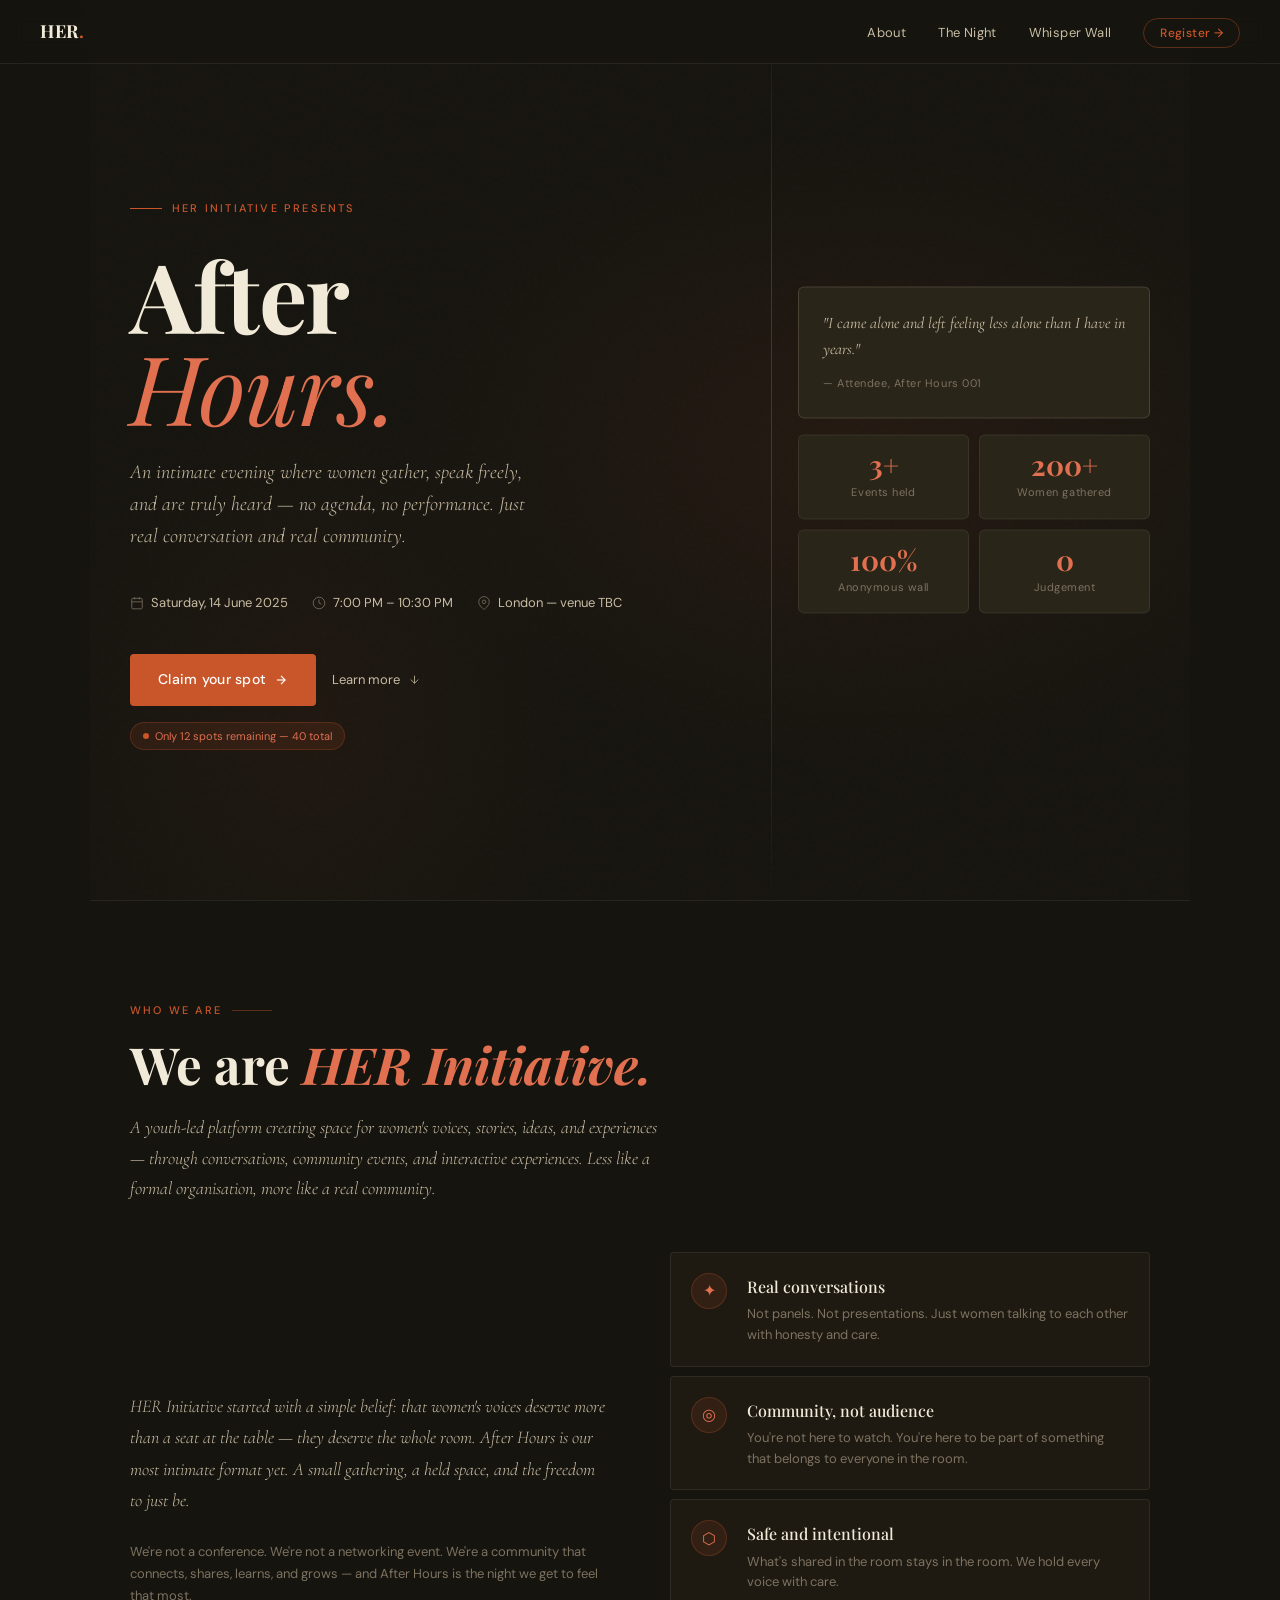
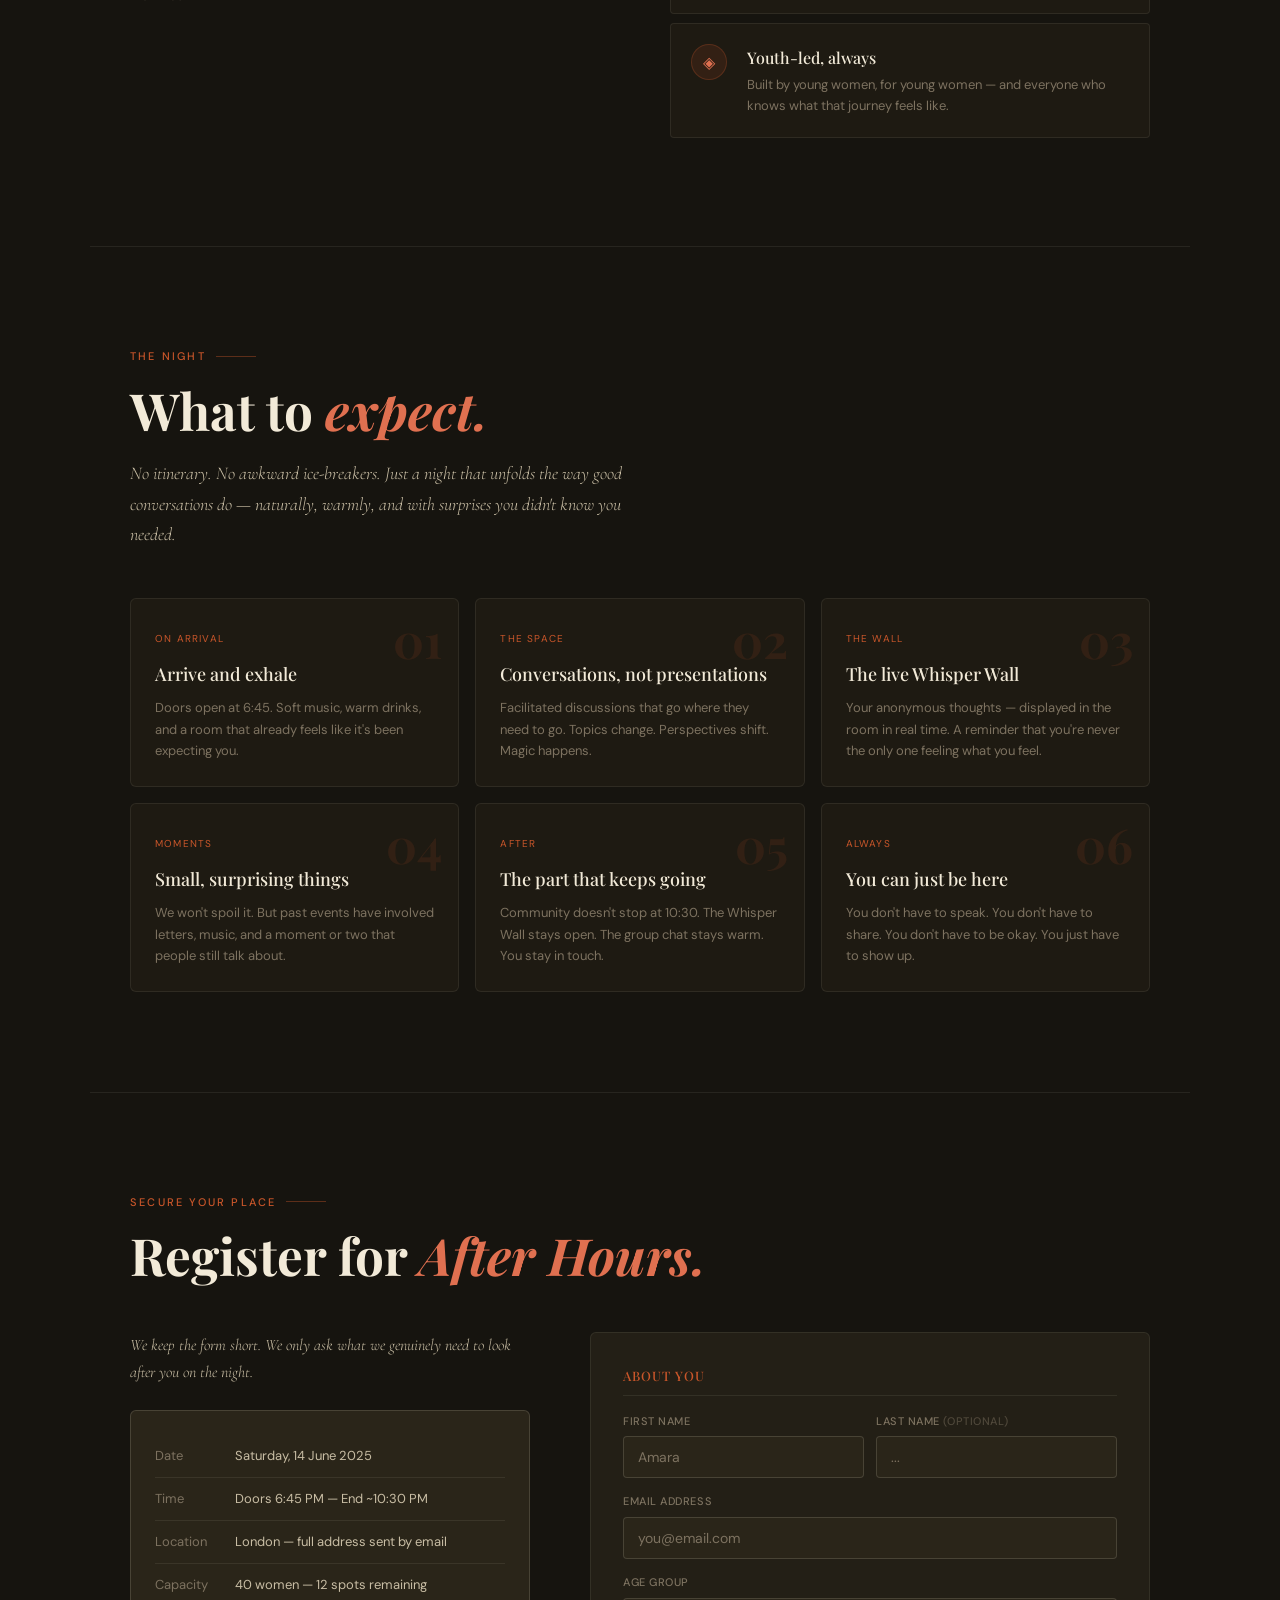
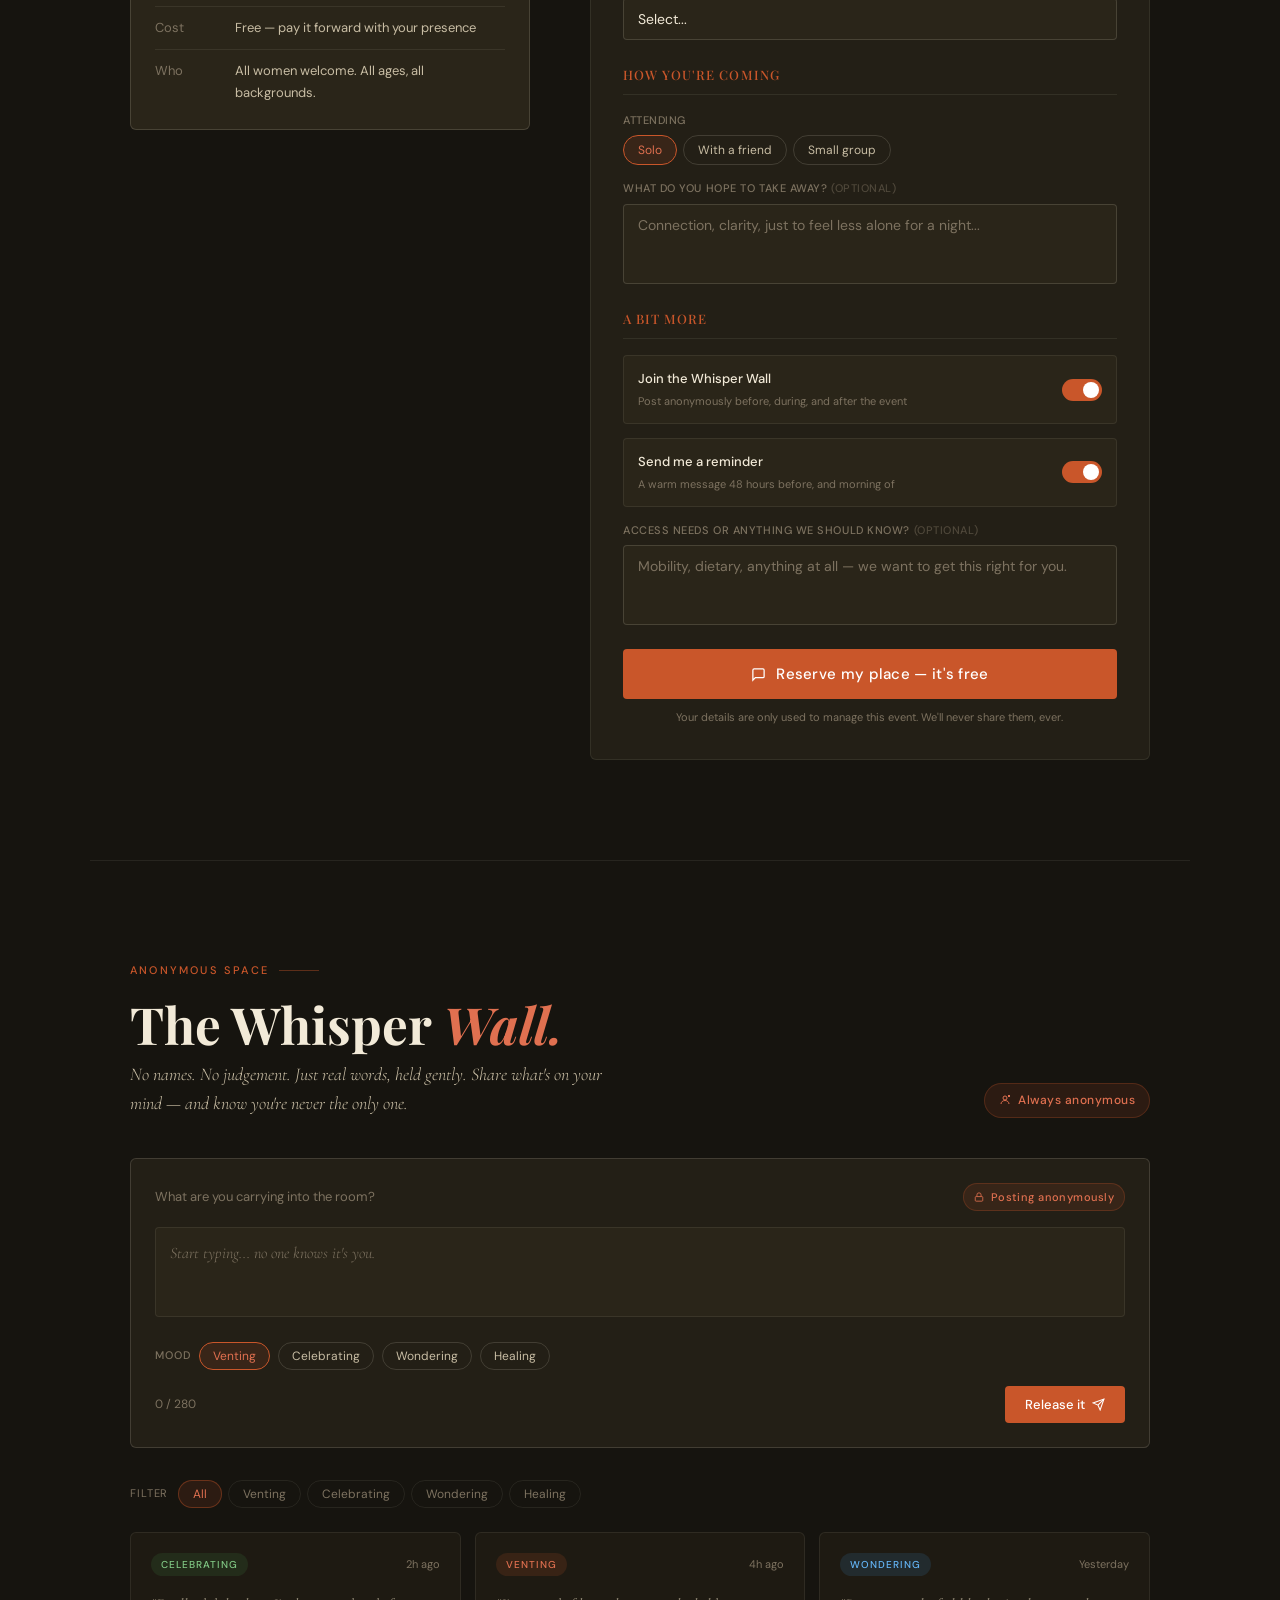
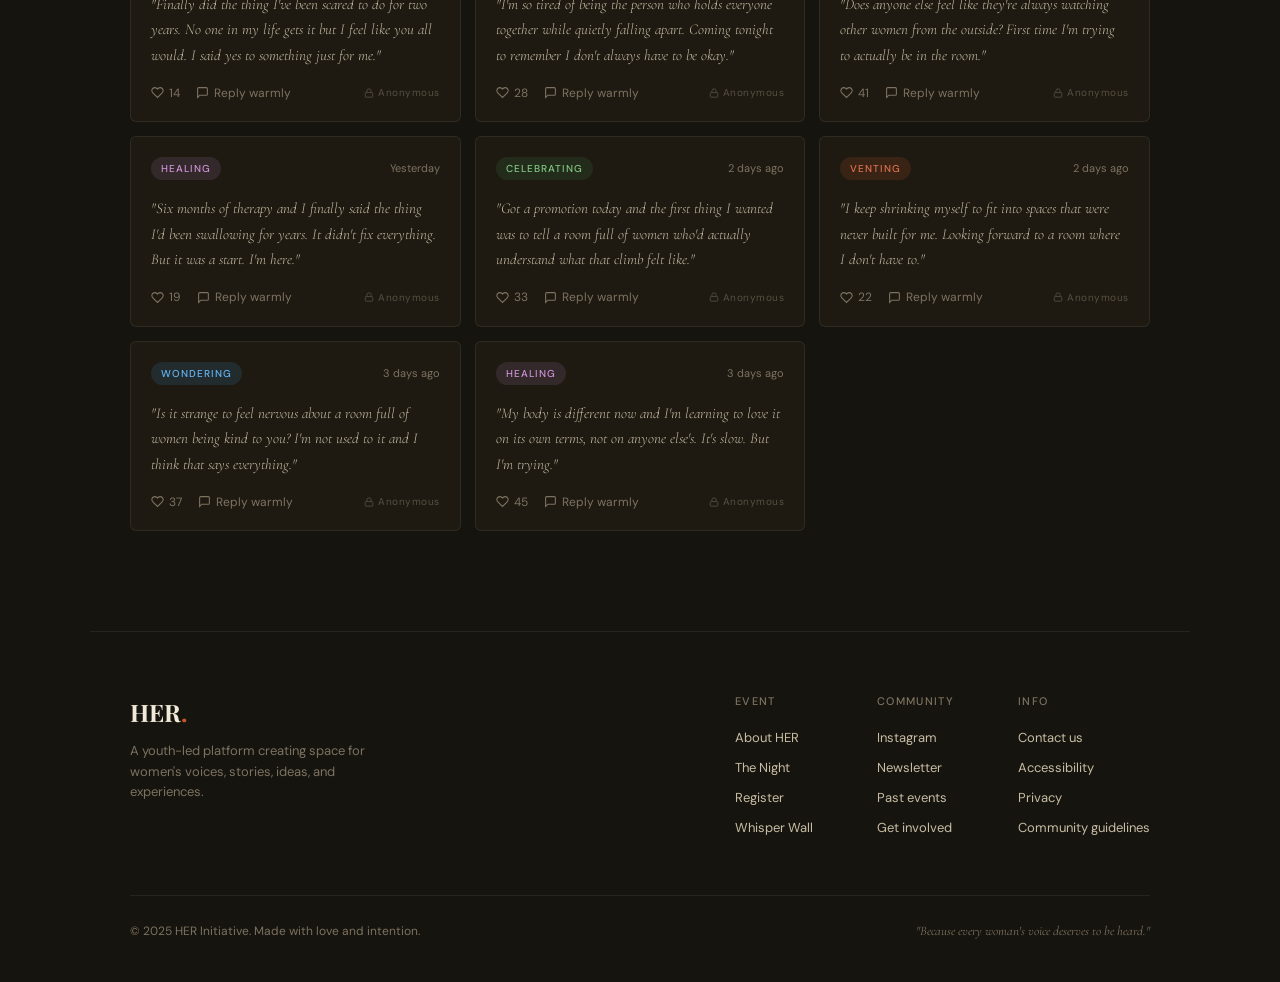
==== index.html @ 6b6f0b3b "Rename her-after-hours.html to index.html" ====
<!DOCTYPE html>
<html lang="en">
<head>
<meta charset="UTF-8" />
<meta name="viewport" content="width=device-width, initial-scale=1.0" />
<title>HER: After Hours — HER Initiative</title>
<link rel="preconnect" href="https://fonts.googleapis.com" />
<link rel="preconnect" href="https://fonts.gstatic.com" crossorigin />
<link href="https://fonts.googleapis.com/css2?family=Playfair+Display:ital,wght@0,400;0,500;0,700;1,400;1,700&family=Cormorant+Garamond:ital,wght@0,300;0,400;1,300;1,400&family=DM+Sans:opsz,wght@9..40,300;9..40,400;9..40,500&display=swap" rel="stylesheet" />
<style>
  *, *::before, *::after { box-sizing: border-box; margin: 0; padding: 0; }

  :root {
    --bg: #16140f;
    --bg-warm: #1e1a12;
    --bg-surface: #231f16;
    --bg-card: #2a2519;
    --accent: #c9562a;
    --accent-light: #e07050;
    --accent-pale: rgba(201,86,42,0.12);
    --cream: #f2ead8;
    --cream-dim: #c8bda4;
    --cream-muted: #7d7260;
    --border: rgba(242,234,216,0.08);
    --border-mid: rgba(242,234,216,0.15);
    --font-display: 'Playfair Display', Georgia, serif;
    --font-body: 'DM Sans', sans-serif;
    --font-italic: 'Cormorant Garamond', Georgia, serif;
  }

  html { scroll-behavior: smooth; }

  body {
    background: var(--bg);
    color: var(--cream);
    font-family: var(--font-body);
    font-size: 16px;
    line-height: 1.7;
    overflow-x: hidden;
  }

  ::-webkit-scrollbar { width: 4px; }
  ::-webkit-scrollbar-track { background: var(--bg); }
  ::-webkit-scrollbar-thumb { background: var(--accent); border-radius: 2px; }

  /* ─── NAV ─── */
  nav {
    position: fixed;
    top: 0; left: 0; right: 0;
    z-index: 100;
    display: flex;
    align-items: center;
    justify-content: space-between;
    padding: 0 2.5rem;
    height: 64px;
    background: rgba(22,20,15,0.85);
    backdrop-filter: blur(12px);
    border-bottom: 1px solid var(--border);
    transition: background 0.3s;
  }

  .nav-logo {
    font-family: var(--font-display);
    font-size: 18px;
    font-weight: 700;
    letter-spacing: 0.04em;
    color: var(--cream);
    text-decoration: none;
  }

  .nav-logo span { color: var(--accent); }

  .nav-links {
    display: flex;
    align-items: center;
    gap: 2rem;
    list-style: none;
  }

  .nav-links a {
    font-size: 13px;
    font-weight: 400;
    color: var(--cream-dim);
    text-decoration: none;
    letter-spacing: 0.03em;
    transition: color 0.2s;
  }

  .nav-links a:hover { color: var(--cream); }

  .nav-cta {
    font-size: 12px !important;
    font-weight: 500 !important;
    color: var(--accent) !important;
    border: 1px solid rgba(201,86,42,0.4);
    padding: 6px 16px;
    border-radius: 20px;
    transition: background 0.2s, color 0.2s !important;
  }

  .nav-cta:hover { background: var(--accent) !important; color: #fff !important; }

  /* ─── HERO ─── */
  #hero {
    min-height: 100vh;
    display: flex;
    align-items: center;
    position: relative;
    overflow: hidden;
    padding: 120px 2.5rem 80px;
  }

  .hero-bg {
    position: absolute;
    inset: 0;
    background:
      radial-gradient(ellipse 60% 50% at 70% 50%, rgba(201,86,42,0.08) 0%, transparent 70%),
      radial-gradient(ellipse 40% 60% at 20% 80%, rgba(201,86,42,0.05) 0%, transparent 60%);
  }

  .hero-grain {
    position: absolute;
    inset: 0;
    background-image: url("data:image/svg+xml,%3Csvg viewBox='0 0 256 256' xmlns='http://www.w3.org/2000/svg'%3E%3Cfilter id='noise'%3E%3CfeTurbulence type='fractalNoise' baseFrequency='0.9' numOctaves='4' stitchTiles='stitch'/%3E%3C/filter%3E%3Crect width='100%25' height='100%25' filter='url(%23noise)' opacity='0.04'/%3E%3C/svg%3E");
    opacity: 0.4;
    pointer-events: none;
  }

  .hero-line-deco {
    position: absolute;
    right: 0; top: 0; bottom: 0;
    width: 1px;
    background: linear-gradient(to bottom, transparent, var(--border-mid) 30%, var(--border-mid) 70%, transparent);
    right: 38%;
  }

  .hero-content {
    position: relative;
    max-width: 580px;
  }

  .hero-eyebrow {
    display: inline-flex;
    align-items: center;
    gap: 10px;
    font-size: 11px;
    font-weight: 500;
    letter-spacing: 0.2em;
    text-transform: uppercase;
    color: var(--accent);
    margin-bottom: 2rem;
    opacity: 0;
    animation: fadeUp 0.8s ease forwards 0.2s;
  }

  .hero-eyebrow::before {
    content: '';
    display: block;
    width: 32px;
    height: 1px;
    background: var(--accent);
  }

  .hero-h1 {
    font-family: var(--font-display);
    font-size: clamp(56px, 8vw, 96px);
    font-weight: 700;
    line-height: 0.95;
    letter-spacing: -0.01em;
    margin-bottom: 1.5rem;
    opacity: 0;
    animation: fadeUp 0.8s ease forwards 0.4s;
  }

  .hero-h1 em {
    font-style: italic;
    font-weight: 400;
    color: var(--accent-light);
    display: block;
  }

  .hero-sub {
    font-family: var(--font-italic);
    font-size: 20px;
    font-weight: 300;
    font-style: italic;
    color: var(--cream-dim);
    line-height: 1.6;
    max-width: 400px;
    margin-bottom: 2.5rem;
    opacity: 0;
    animation: fadeUp 0.8s ease forwards 0.6s;
  }

  .hero-meta-row {
    display: flex;
    gap: 1.5rem;
    flex-wrap: wrap;
    margin-bottom: 2.5rem;
    opacity: 0;
    animation: fadeUp 0.8s ease forwards 0.75s;
  }

  .hero-meta-item {
    display: flex;
    align-items: center;
    gap: 7px;
    font-size: 13px;
    color: var(--cream-dim);
  }

  .hero-meta-item svg { opacity: 0.5; flex-shrink: 0; }

  .hero-actions {
    display: flex;
    gap: 1rem;
    align-items: center;
    flex-wrap: wrap;
    opacity: 0;
    animation: fadeUp 0.8s ease forwards 0.9s;
  }

  .btn-primary {
    display: inline-flex;
    align-items: center;
    gap: 8px;
    background: var(--accent);
    color: #fff;
    font-family: var(--font-body);
    font-size: 14px;
    font-weight: 500;
    padding: 14px 28px;
    border-radius: 4px;
    border: none;
    cursor: pointer;
    text-decoration: none;
    letter-spacing: 0.02em;
    transition: background 0.2s, transform 0.15s;
  }

  .btn-primary:hover { background: var(--accent-light); transform: translateY(-1px); }

  .btn-ghost {
    display: inline-flex;
    align-items: center;
    gap: 8px;
    background: transparent;
    color: var(--cream-dim);
    font-family: var(--font-body);
    font-size: 13px;
    font-weight: 400;
    padding: 14px 0;
    border: none;
    cursor: pointer;
    text-decoration: none;
    transition: color 0.2s;
  }

  .btn-ghost:hover { color: var(--cream); }

  .spots-pill {
    display: inline-flex;
    align-items: center;
    gap: 6px;
    font-size: 11px;
    color: var(--accent-light);
    background: var(--accent-pale);
    border: 1px solid rgba(201,86,42,0.25);
    padding: 4px 12px;
    border-radius: 20px;
    margin-top: 1rem;
    opacity: 0;
    animation: fadeUp 0.8s ease forwards 1.05s;
  }

  .spots-dot {
    width: 6px; height: 6px;
    border-radius: 50%;
    background: var(--accent);
    animation: pulse 2s infinite;
  }

  .hero-right {
    position: absolute;
    right: 2.5rem;
    top: 50%;
    transform: translateY(-50%);
    width: 32%;
    opacity: 0;
    animation: fadeIn 1.2s ease forwards 1s;
  }

  .hero-quote-card {
    background: var(--bg-card);
    border: 1px solid var(--border-mid);
    border-radius: 6px;
    padding: 1.5rem;
    margin-bottom: 1rem;
  }

  .hero-quote-card p {
    font-family: var(--font-italic);
    font-style: italic;
    font-size: 16px;
    color: var(--cream-dim);
    line-height: 1.6;
    margin-bottom: 0.75rem;
  }

  .hero-quote-card .q-attr {
    font-size: 11px;
    color: var(--cream-muted);
    letter-spacing: 0.05em;
  }

  .hero-stat-row {
    display: grid;
    grid-template-columns: 1fr 1fr;
    gap: 10px;
  }

  .hero-stat {
    background: var(--bg-card);
    border: 1px solid var(--border);
    border-radius: 6px;
    padding: 1rem;
    text-align: center;
  }

  .hero-stat-num {
    font-family: var(--font-display);
    font-size: 28px;
    font-weight: 700;
    color: var(--accent-light);
    line-height: 1;
    margin-bottom: 4px;
  }

  .hero-stat-label {
    font-size: 11px;
    color: var(--cream-muted);
    letter-spacing: 0.05em;
  }

  /* ─── SECTIONS ─── */
  section {
    padding: 100px 2.5rem;
    max-width: 1100px;
    margin: 0 auto;
  }

  .section-eyebrow {
    font-size: 11px;
    font-weight: 500;
    letter-spacing: 0.2em;
    text-transform: uppercase;
    color: var(--accent);
    margin-bottom: 1rem;
    display: flex;
    align-items: center;
    gap: 10px;
  }

  .section-eyebrow::after {
    content: '';
    display: block;
    height: 1px;
    width: 40px;
    background: var(--accent);
    opacity: 0.4;
  }

  .section-title {
    font-family: var(--font-display);
    font-size: clamp(32px, 4vw, 52px);
    font-weight: 700;
    line-height: 1.1;
    margin-bottom: 1.25rem;
  }

  .section-title em {
    font-style: italic;
    color: var(--accent-light);
  }

  .section-body {
    font-family: var(--font-italic);
    font-size: 18px;
    font-weight: 300;
    font-style: italic;
    color: var(--cream-dim);
    line-height: 1.7;
    max-width: 540px;
  }

  /* ─── ABOUT ─── */
  #about {
    border-top: 1px solid var(--border);
  }

  .about-grid {
    display: grid;
    grid-template-columns: 1fr 1fr;
    gap: 60px;
    align-items: center;
    margin-top: 3rem;
  }

  .about-left { }

  .about-pillars {
    display: flex;
    flex-direction: column;
    gap: 1px;
  }

  .pillar {
    display: flex;
    gap: 1.25rem;
    align-items: flex-start;
    padding: 1.25rem;
    border: 1px solid var(--border);
    border-radius: 4px;
    background: var(--bg-warm);
    transition: border-color 0.2s, background 0.2s;
    cursor: default;
    margin-bottom: 8px;
  }

  .pillar:hover {
    border-color: var(--border-mid);
    background: var(--bg-card);
  }

  .pillar-icon {
    width: 36px;
    height: 36px;
    border-radius: 50%;
    background: var(--accent-pale);
    border: 1px solid rgba(201,86,42,0.25);
    display: flex;
    align-items: center;
    justify-content: center;
    flex-shrink: 0;
    color: var(--accent-light);
    font-size: 16px;
  }

  .pillar-text h4 {
    font-family: var(--font-display);
    font-size: 16px;
    font-weight: 500;
    margin-bottom: 4px;
  }

  .pillar-text p {
    font-size: 13px;
    color: var(--cream-muted);
    line-height: 1.6;
  }

  /* ─── EXPECT ─── */
  #expect {
    border-top: 1px solid var(--border);
  }

  .expect-grid {
    display: grid;
    grid-template-columns: repeat(3, 1fr);
    gap: 16px;
    margin-top: 3rem;
  }

  .expect-card {
    background: var(--bg-warm);
    border: 1px solid var(--border);
    border-radius: 6px;
    padding: 1.5rem;
    position: relative;
    overflow: hidden;
    transition: border-color 0.2s, transform 0.2s;
  }

  .expect-card:hover {
    border-color: rgba(201,86,42,0.3);
    transform: translateY(-2px);
  }

  .expect-card-num {
    font-family: var(--font-display);
    font-size: 48px;
    font-weight: 700;
    color: rgba(201,86,42,0.12);
    line-height: 1;
    position: absolute;
    top: 1rem; right: 1rem;
  }

  .expect-card h3 {
    font-family: var(--font-display);
    font-size: 18px;
    font-weight: 500;
    margin-bottom: 0.5rem;
    position: relative;
  }

  .expect-card p {
    font-size: 13px;
    color: var(--cream-muted);
    line-height: 1.65;
    position: relative;
  }

  .expect-card-tag {
    display: inline-block;
    font-size: 10px;
    letter-spacing: 0.12em;
    text-transform: uppercase;
    color: var(--accent);
    margin-bottom: 0.75rem;
  }

  /* ─── REGISTER ─── */
  #register {
    border-top: 1px solid var(--border);
  }

  .register-grid {
    display: grid;
    grid-template-columns: 1fr 1.4fr;
    gap: 60px;
    align-items: start;
    margin-top: 3rem;
  }

  .register-info { position: sticky; top: 100px; }

  .register-info-card {
    background: var(--bg-card);
    border: 1px solid var(--border-mid);
    border-radius: 6px;
    padding: 1.5rem;
    margin-top: 1.5rem;
  }

  .info-row {
    display: flex;
    gap: 10px;
    align-items: flex-start;
    padding: 10px 0;
    border-bottom: 1px solid var(--border);
    font-size: 13px;
  }

  .info-row:last-child { border-bottom: none; padding-bottom: 0; }

  .info-row-label { color: var(--cream-muted); flex-shrink: 0; width: 70px; }
  .info-row-val { color: var(--cream-dim); }

  .form-card {
    background: var(--bg-surface);
    border: 1px solid var(--border);
    border-radius: 6px;
    padding: 2rem;
  }

  .form-section-title {
    font-family: var(--font-display);
    font-size: 13px;
    font-weight: 500;
    letter-spacing: 0.08em;
    text-transform: uppercase;
    color: var(--accent);
    margin: 1.5rem 0 1rem;
    padding-bottom: 0.5rem;
    border-bottom: 1px solid var(--border);
  }

  .form-section-title:first-child { margin-top: 0; }

  .form-row-2 {
    display: grid;
    grid-template-columns: 1fr 1fr;
    gap: 12px;
  }

  .fld {
    display: flex;
    flex-direction: column;
    gap: 6px;
    margin-bottom: 14px;
  }

  .fld label {
    font-size: 11px;
    font-weight: 500;
    letter-spacing: 0.05em;
    text-transform: uppercase;
    color: var(--cream-muted);
  }

  .fld input,
  .fld select,
  .fld textarea {
    font-family: var(--font-body);
    font-size: 14px;
    background: var(--bg-card);
    border: 1px solid var(--border-mid);
    border-radius: 4px;
    padding: 11px 14px;
    color: var(--cream);
    width: 100%;
    outline: none;
    transition: border-color 0.2s;
    -webkit-appearance: none;
  }

  .fld select { cursor: pointer; }

  .fld input::placeholder,
  .fld textarea::placeholder { color: var(--cream-muted); }

  .fld input:focus,
  .fld select:focus,
  .fld textarea:focus { border-color: rgba(201,86,42,0.5); }

  .fld textarea { resize: none; height: 80px; }

  .chip-group {
    display: flex;
    gap: 6px;
    flex-wrap: wrap;
  }

  .chip {
    font-size: 12px;
    font-family: var(--font-body);
    padding: 6px 14px;
    border-radius: 20px;
    border: 1px solid var(--border-mid);
    background: transparent;
    color: var(--cream-dim);
    cursor: pointer;
    transition: all 0.15s;
  }

  .chip:hover { border-color: rgba(201,86,42,0.4); color: var(--cream); }
  .chip.on { border-color: var(--accent); background: var(--accent-pale); color: var(--accent-light); }

  .toggle-row {
    display: flex;
    align-items: center;
    justify-content: space-between;
    padding: 12px 14px;
    background: var(--bg-card);
    border: 1px solid var(--border);
    border-radius: 4px;
    margin-bottom: 14px;
    cursor: pointer;
  }

  .toggle-left h5 { font-size: 13px; font-weight: 500; margin-bottom: 2px; }
  .toggle-left p { font-size: 11px; color: var(--cream-muted); }

  .tog {
    width: 40px;
    height: 22px;
    border-radius: 11px;
    background: var(--accent);
    position: relative;
    flex-shrink: 0;
    transition: background 0.2s;
  }

  .tog::after {
    content: '';
    position: absolute;
    width: 16px; height: 16px;
    background: #fff;
    border-radius: 50%;
    top: 3px; right: 3px;
    transition: right 0.2s;
  }

  .tog.off { background: var(--border-mid); }
  .tog.off::after { right: auto; left: 3px; }

  .submit-wrap { margin-top: 1.5rem; }

  .submit-btn {
    width: 100%;
    background: var(--accent);
    color: #fff;
    font-family: var(--font-body);
    font-size: 15px;
    font-weight: 500;
    padding: 15px;
    border-radius: 4px;
    border: none;
    cursor: pointer;
    letter-spacing: 0.02em;
    transition: background 0.2s, transform 0.15s;
    display: flex;
    align-items: center;
    justify-content: center;
    gap: 10px;
  }

  .submit-btn:hover { background: var(--accent-light); transform: translateY(-1px); }

  .form-note {
    font-size: 11px;
    color: var(--cream-muted);
    text-align: center;
    margin-top: 10px;
    line-height: 1.6;
  }

  /* ─── SUCCESS STATE ─── */
  .success-state {
    display: none;
    text-align: center;
    padding: 3rem 1rem;
  }

  .success-icon {
    width: 64px;
    height: 64px;
    border-radius: 50%;
    background: var(--accent-pale);
    border: 1px solid rgba(201,86,42,0.3);
    display: flex;
    align-items: center;
    justify-content: center;
    margin: 0 auto 1.5rem;
    font-size: 24px;
  }

  .success-state h3 {
    font-family: var(--font-display);
    font-size: 28px;
    margin-bottom: 0.75rem;
  }

  .success-state p {
    font-size: 14px;
    color: var(--cream-dim);
    max-width: 340px;
    margin: 0 auto 1.5rem;
    line-height: 1.65;
  }

  /* ─── WHISPER WALL ─── */
  #wall {
    border-top: 1px solid var(--border);
    max-width: 1100px;
  }

  .wall-header-row {
    display: flex;
    align-items: flex-end;
    justify-content: space-between;
    flex-wrap: wrap;
    gap: 1rem;
    margin-bottom: 2.5rem;
  }

  .anon-badge-lg {
    display: inline-flex;
    align-items: center;
    gap: 7px;
    font-size: 12px;
    font-weight: 500;
    color: var(--accent-light);
    background: var(--accent-pale);
    border: 1px solid rgba(201,86,42,0.25);
    padding: 6px 14px;
    border-radius: 20px;
    letter-spacing: 0.04em;
  }

  .compose-card {
    background: var(--bg-surface);
    border: 1px solid var(--border-mid);
    border-radius: 6px;
    padding: 1.5rem;
    margin-bottom: 2rem;
  }

  .compose-top {
    display: flex;
    align-items: center;
    justify-content: space-between;
    margin-bottom: 1rem;
  }

  .compose-card textarea {
    font-family: var(--font-italic);
    font-size: 16px;
    font-style: italic;
    font-weight: 300;
    width: 100%;
    height: 90px;
    background: var(--bg-card);
    border: 1px solid var(--border);
    border-radius: 4px;
    padding: 12px 14px;
    color: var(--cream);
    resize: none;
    outline: none;
    line-height: 1.65;
    transition: border-color 0.2s;
    margin-bottom: 1rem;
  }

  .compose-card textarea::placeholder { color: var(--cream-muted); font-style: italic; }
  .compose-card textarea:focus { border-color: rgba(201,86,42,0.4); }

  .mood-row {
    display: flex;
    align-items: center;
    gap: 8px;
    flex-wrap: wrap;
    margin-bottom: 1rem;
  }

  .mood-label {
    font-size: 11px;
    letter-spacing: 0.1em;
    text-transform: uppercase;
    color: var(--cream-muted);
    font-weight: 500;
  }

  .mood-chip {
    font-size: 12px;
    font-family: var(--font-body);
    padding: 5px 13px;
    border-radius: 20px;
    border: 1px solid var(--border-mid);
    background: transparent;
    color: var(--cream-dim);
    cursor: pointer;
    transition: all 0.15s;
  }

  .mood-chip:hover { border-color: rgba(201,86,42,0.4); }
  .mood-chip.on { border-color: var(--accent); background: var(--accent-pale); color: var(--accent-light); }

  .compose-actions {
    display: flex;
    justify-content: space-between;
    align-items: center;
  }

  .char-counter { font-size: 12px; color: var(--cream-muted); }

  .release-btn {
    display: inline-flex;
    align-items: center;
    gap: 7px;
    background: var(--accent);
    color: #fff;
    font-family: var(--font-body);
    font-size: 13px;
    font-weight: 500;
    padding: 10px 20px;
    border-radius: 4px;
    border: none;
    cursor: pointer;
    transition: background 0.2s;
  }

  .release-btn:hover { background: var(--accent-light); }

  .wall-filters {
    display: flex;
    gap: 6px;
    flex-wrap: wrap;
    margin-bottom: 1.5rem;
    align-items: center;
  }

  .wall-filter-label { font-size: 11px; color: var(--cream-muted); letter-spacing: 0.08em; text-transform: uppercase; margin-right: 4px; }

  .filter-chip {
    font-size: 12px;
    font-family: var(--font-body);
    padding: 5px 14px;
    border-radius: 20px;
    border: 1px solid var(--border);
    background: transparent;
    color: var(--cream-muted);
    cursor: pointer;
    transition: all 0.15s;
  }

  .filter-chip:hover { color: var(--cream); border-color: var(--border-mid); }
  .filter-chip.on { color: var(--accent-light); border-color: rgba(201,86,42,0.4); background: var(--accent-pale); }

  .posts-grid {
    display: grid;
    grid-template-columns: repeat(auto-fill, minmax(300px, 1fr));
    gap: 14px;
  }

  .post {
    background: var(--bg-warm);
    border: 1px solid var(--border);
    border-radius: 6px;
    padding: 1.25rem;
    display: flex;
    flex-direction: column;
    transition: border-color 0.2s, transform 0.2s;
  }

  .post:hover { border-color: var(--border-mid); transform: translateY(-1px); }

  .post-top {
    display: flex;
    align-items: center;
    justify-content: space-between;
    margin-bottom: 1rem;
  }

  .post-mood {
    font-size: 10px;
    font-weight: 500;
    letter-spacing: 0.1em;
    text-transform: uppercase;
    padding: 3px 10px;
    border-radius: 20px;
  }

  .mood-venting { background: rgba(201,86,42,0.15); color: #e07050; }
  .mood-celebrating { background: rgba(76,175,80,0.12); color: #81c784; }
  .mood-wondering { background: rgba(66,165,245,0.12); color: #64b5f6; }
  .mood-healing { background: rgba(206,147,216,0.12); color: #ce93d8; }

  .post-time { font-size: 11px; color: var(--cream-muted); }

  .post-text {
    font-family: var(--font-italic);
    font-style: italic;
    font-size: 15px;
    font-weight: 300;
    color: var(--cream-dim);
    line-height: 1.7;
    flex: 1;
    margin-bottom: 1rem;
  }

  .post-footer {
    display: flex;
    align-items: center;
    justify-content: space-between;
  }

  .post-actions-row {
    display: flex;
    gap: 1rem;
  }

  .post-action {
    display: flex;
    align-items: center;
    gap: 5px;
    font-size: 12px;
    color: var(--cream-muted);
    background: none;
    border: none;
    cursor: pointer;
    font-family: var(--font-body);
    transition: color 0.15s;
    padding: 0;
  }

  .post-action:hover { color: var(--cream-dim); }
  .post-action.liked { color: var(--accent); }

  .post-anon {
    font-size: 10px;
    color: var(--cream-muted);
    letter-spacing: 0.05em;
    display: flex;
    align-items: center;
    gap: 4px;
    opacity: 0.6;
  }

  /* ─── FOOTER ─── */
  footer {
    border-top: 1px solid var(--border);
    padding: 60px 2.5rem 40px;
    max-width: 1100px;
    margin: 0 auto;
  }

  .footer-top {
    display: flex;
    justify-content: space-between;
    align-items: flex-start;
    gap: 2rem;
    flex-wrap: wrap;
    margin-bottom: 3rem;
  }

  .footer-brand h2 {
    font-family: var(--font-display);
    font-size: 24px;
    font-weight: 700;
    margin-bottom: 0.5rem;
  }

  .footer-brand h2 span { color: var(--accent); }

  .footer-brand p {
    font-size: 13px;
    color: var(--cream-muted);
    max-width: 280px;
    line-height: 1.6;
  }

  .footer-links { display: flex; gap: 4rem; }

  .footer-col h4 {
    font-size: 11px;
    font-weight: 500;
    letter-spacing: 0.12em;
    text-transform: uppercase;
    color: var(--cream-muted);
    margin-bottom: 1rem;
  }

  .footer-col a {
    display: block;
    font-size: 13px;
    color: var(--cream-dim);
    text-decoration: none;
    margin-bottom: 8px;
    transition: color 0.2s;
  }

  .footer-col a:hover { color: var(--cream); }

  .footer-bottom {
    display: flex;
    justify-content: space-between;
    align-items: center;
    padding-top: 1.5rem;
    border-top: 1px solid var(--border);
    flex-wrap: wrap;
    gap: 1rem;
  }

  .footer-bottom p { font-size: 12px; color: var(--cream-muted); }

  .footer-tagline {
    font-family: var(--font-italic);
    font-style: italic;
    font-size: 13px;
    color: var(--cream-muted);
  }

  /* ─── ANIMATIONS ─── */
  @keyframes fadeUp {
    from { opacity: 0; transform: translateY(20px); }
    to { opacity: 1; transform: translateY(0); }
  }

  @keyframes fadeIn {
    from { opacity: 0; }
    to { opacity: 1; }
  }

  @keyframes pulse {
    0%, 100% { opacity: 1; }
    50% { opacity: 0.4; }
  }

  .reveal {
    opacity: 0;
    transform: translateY(24px);
    transition: opacity 0.7s ease, transform 0.7s ease;
  }

  .reveal.visible {
    opacity: 1;
    transform: translateY(0);
  }

  /* ─── MOBILE ─── */
  @media (max-width: 768px) {
    nav { padding: 0 1.25rem; }
    .nav-links { display: none; }
    #hero { padding: 100px 1.25rem 60px; }
    .hero-right { display: none; }
    section { padding: 60px 1.25rem; }
    .about-grid { grid-template-columns: 1fr; gap: 2rem; }
    .expect-grid { grid-template-columns: 1fr; }
    .register-grid { grid-template-columns: 1fr; }
    .register-info { position: static; }
    .form-row-2 { grid-template-columns: 1fr; }
    footer { padding: 40px 1.25rem 30px; }
    .footer-links { flex-direction: column; gap: 2rem; }
    .footer-top { flex-direction: column; }
  }
</style>
</head>
<body>

<!-- NAV -->
<nav>
  <a href="#" class="nav-logo">HER<span>.</span></a>
  <ul class="nav-links">
    <li><a href="#about">About</a></li>
    <li><a href="#expect">The Night</a></li>
    <li><a href="#wall">Whisper Wall</a></li>
    <li><a href="#register" class="nav-cta">Register →</a></li>
  </ul>
</nav>

<!-- HERO -->
<section id="hero">
  <div class="hero-bg"></div>
  <div class="hero-grain"></div>
  <div class="hero-line-deco"></div>

  <div class="hero-content">
    <div class="hero-eyebrow">HER Initiative presents</div>
    <h1 class="hero-h1">
      After
      <em>Hours.</em>
    </h1>
    <p class="hero-sub">An intimate evening where women gather, speak freely, and are truly heard — no agenda, no performance. Just real conversation and real community.</p>
    <div class="hero-meta-row">
      <span class="hero-meta-item">
        <svg width="14" height="14" viewBox="0 0 24 24" fill="none" stroke="currentColor" stroke-width="1.5"><rect x="3" y="4" width="18" height="18" rx="2"/><line x1="16" y1="2" x2="16" y2="6"/><line x1="8" y1="2" x2="8" y2="6"/><line x1="3" y1="10" x2="21" y2="10"/></svg>
        Saturday, 14 June 2025
      </span>
      <span class="hero-meta-item">
        <svg width="14" height="14" viewBox="0 0 24 24" fill="none" stroke="currentColor" stroke-width="1.5"><circle cx="12" cy="12" r="10"/><polyline points="12 6 12 12 16 14"/></svg>
        7:00 PM – 10:30 PM
      </span>
      <span class="hero-meta-item">
        <svg width="14" height="14" viewBox="0 0 24 24" fill="none" stroke="currentColor" stroke-width="1.5"><path d="M21 10c0 7-9 13-9 13s-9-6-9-13a9 9 0 0 1 18 0z"/><circle cx="12" cy="10" r="3"/></svg>
        London — venue TBC
      </span>
    </div>
    <div class="hero-actions">
      <a href="#register" class="btn-primary">
        Claim your spot
        <svg width="14" height="14" viewBox="0 0 24 24" fill="none" stroke="currentColor" stroke-width="2"><line x1="5" y1="12" x2="19" y2="12"/><polyline points="12 5 19 12 12 19"/></svg>
      </a>
      <a href="#about" class="btn-ghost">
        Learn more
        <svg width="13" height="13" viewBox="0 0 24 24" fill="none" stroke="currentColor" stroke-width="1.5"><line x1="12" y1="5" x2="12" y2="19"/><polyline points="19 12 12 19 5 12"/></svg>
      </a>
    </div>
    <div class="spots-pill">
      <div class="spots-dot"></div>
      Only 12 spots remaining — 40 total
    </div>
  </div>

  <div class="hero-right">
    <div class="hero-quote-card">
      <p>"I came alone and left feeling less alone than I have in years."</p>
      <div class="q-attr">— Attendee, After Hours 001</div>
    </div>
    <div class="hero-stat-row">
      <div class="hero-stat">
        <div class="hero-stat-num">3+</div>
        <div class="hero-stat-label">Events held</div>
      </div>
      <div class="hero-stat">
        <div class="hero-stat-num">200+</div>
        <div class="hero-stat-label">Women gathered</div>
      </div>
      <div class="hero-stat">
        <div class="hero-stat-num">100%</div>
        <div class="hero-stat-label">Anonymous wall</div>
      </div>
      <div class="hero-stat">
        <div class="hero-stat-num">0</div>
        <div class="hero-stat-label">Judgement</div>
      </div>
    </div>
  </div>
</section>

<!-- ABOUT -->
<section id="about">
  <div class="section-eyebrow">Who we are</div>
  <h2 class="section-title reveal">We are <em>HER Initiative.</em></h2>
  <p class="section-body reveal">A youth-led platform creating space for women's voices, stories, ideas, and experiences — through conversations, community events, and interactive experiences. Less like a formal organisation, more like a real community.</p>

  <div class="about-grid reveal">
    <div>
      <p style="font-family:'Cormorant Garamond',serif;font-style:italic;font-size:18px;font-weight:300;color:var(--cream-dim);line-height:1.75;margin-bottom:1.5rem;">
        HER Initiative started with a simple belief: that women's voices deserve more than a seat at the table — they deserve the whole room. After Hours is our most intimate format yet. A small gathering, a held space, and the freedom to just be.
      </p>
      <p style="font-size:13px;color:var(--cream-muted);line-height:1.7;">
        We're not a conference. We're not a networking event. We're a community that connects, shares, learns, and grows — and After Hours is the night we get to feel that most.
      </p>
    </div>
    <div class="about-pillars">
      <div class="pillar">
        <div class="pillar-icon">✦</div>
        <div class="pillar-text">
          <h4>Real conversations</h4>
          <p>Not panels. Not presentations. Just women talking to each other with honesty and care.</p>
        </div>
      </div>
      <div class="pillar">
        <div class="pillar-icon">◎</div>
        <div class="pillar-text">
          <h4>Community, not audience</h4>
          <p>You're not here to watch. You're here to be part of something that belongs to everyone in the room.</p>
        </div>
      </div>
      <div class="pillar">
        <div class="pillar-icon">⬡</div>
        <div class="pillar-text">
          <h4>Safe and intentional</h4>
          <p>What's shared in the room stays in the room. We hold every voice with care.</p>
        </div>
      </div>
      <div class="pillar">
        <div class="pillar-icon">◈</div>
        <div class="pillar-text">
          <h4>Youth-led, always</h4>
          <p>Built by young women, for young women — and everyone who knows what that journey feels like.</p>
        </div>
      </div>
    </div>
  </div>
</section>

<!-- WHAT TO EXPECT -->
<section id="expect">
  <div class="section-eyebrow">The night</div>
  <h2 class="section-title reveal">What to <em>expect.</em></h2>
  <p class="section-body reveal">No itinerary. No awkward ice-breakers. Just a night that unfolds the way good conversations do — naturally, warmly, and with surprises you didn't know you needed.</p>

  <div class="expect-grid reveal">
    <div class="expect-card">
      <div class="expect-card-num">01</div>
      <div class="expect-card-tag">On arrival</div>
      <h3>Arrive and exhale</h3>
      <p>Doors open at 6:45. Soft music, warm drinks, and a room that already feels like it's been expecting you.</p>
    </div>
    <div class="expect-card">
      <div class="expect-card-num">02</div>
      <div class="expect-card-tag">The space</div>
      <h3>Conversations, not presentations</h3>
      <p>Facilitated discussions that go where they need to go. Topics change. Perspectives shift. Magic happens.</p>
    </div>
    <div class="expect-card">
      <div class="expect-card-num">03</div>
      <div class="expect-card-tag">The wall</div>
      <h3>The live Whisper Wall</h3>
      <p>Your anonymous thoughts — displayed in the room in real time. A reminder that you're never the only one feeling what you feel.</p>
    </div>
    <div class="expect-card">
      <div class="expect-card-num">04</div>
      <div class="expect-card-tag">Moments</div>
      <h3>Small, surprising things</h3>
      <p>We won't spoil it. But past events have involved letters, music, and a moment or two that people still talk about.</p>
    </div>
    <div class="expect-card">
      <div class="expect-card-num">05</div>
      <div class="expect-card-tag">After</div>
      <h3>The part that keeps going</h3>
      <p>Community doesn't stop at 10:30. The Whisper Wall stays open. The group chat stays warm. You stay in touch.</p>
    </div>
    <div class="expect-card">
      <div class="expect-card-num">06</div>
      <div class="expect-card-tag">Always</div>
      <h3>You can just be here</h3>
      <p>You don't have to speak. You don't have to share. You don't have to be okay. You just have to show up.</p>
    </div>
  </div>
</section>

<!-- REGISTER -->
<section id="register">
  <div class="section-eyebrow">Secure your place</div>
  <h2 class="section-title reveal">Register for <em>After Hours.</em></h2>

  <div class="register-grid reveal">
    <div class="register-info">
      <p class="section-body" style="font-size:16px;margin-bottom:0;">We keep the form short. We only ask what we genuinely need to look after you on the night.</p>
      <div class="register-info-card">
        <div class="info-row">
          <span class="info-row-label">Date</span>
          <span class="info-row-val">Saturday, 14 June 2025</span>
        </div>
        <div class="info-row">
          <span class="info-row-label">Time</span>
          <span class="info-row-val">Doors 6:45 PM — End ~10:30 PM</span>
        </div>
        <div class="info-row">
          <span class="info-row-label">Location</span>
          <span class="info-row-val">London — full address sent by email</span>
        </div>
        <div class="info-row">
          <span class="info-row-label">Capacity</span>
          <span class="info-row-val">40 women — 12 spots remaining</span>
        </div>
        <div class="info-row">
          <span class="info-row-label">Cost</span>
          <span class="info-row-val">Free — pay it forward with your presence</span>
        </div>
        <div class="info-row">
          <span class="info-row-label">Who</span>
          <span class="info-row-val">All women welcome. All ages, all backgrounds.</span>
        </div>
      </div>
    </div>

    <div>
      <div class="form-card" id="form-card">
        <div class="form-section-title">About you</div>

        <div class="form-row-2">
          <div class="fld">
            <label>First name</label>
            <input type="text" placeholder="Amara" id="firstName" />
          </div>
          <div class="fld">
            <label>Last name <span style="opacity:0.5">(optional)</span></label>
            <input type="text" placeholder="..." />
          </div>
        </div>

        <div class="fld">
          <label>Email address</label>
          <input type="email" placeholder="you@email.com" id="email" />
        </div>

        <div class="fld">
          <label>Age group</label>
          <select>
            <option value="">Select...</option>
            <option>18–21</option>
            <option>22–25</option>
            <option>26–30</option>
            <option>31–35</option>
            <option>36+</option>
          </select>
        </div>

        <div class="form-section-title">How you're coming</div>

        <div class="fld">
          <label>Attending</label>
          <div class="chip-group" id="attending-chips">
            <button class="chip on" onclick="selectChip('attending-chips', this)">Solo</button>
            <button class="chip" onclick="selectChip('attending-chips', this)">With a friend</button>
            <button class="chip" onclick="selectChip('attending-chips', this)">Small group</button>
          </div>
        </div>

        <div class="fld">
          <label>What do you hope to take away? <span style="opacity:0.5">(optional)</span></label>
          <textarea placeholder="Connection, clarity, just to feel less alone for a night..."></textarea>
        </div>

        <div class="form-section-title">A bit more</div>

        <div class="toggle-row" onclick="toggleSwitch('wall-toggle')">
          <div class="toggle-left">
            <h5>Join the Whisper Wall</h5>
            <p>Post anonymously before, during, and after the event</p>
          </div>
          <div class="tog" id="wall-toggle"></div>
        </div>

        <div class="toggle-row" onclick="toggleSwitch('reminder-toggle')">
          <div class="toggle-left">
            <h5>Send me a reminder</h5>
            <p>A warm message 48 hours before, and morning of</p>
          </div>
          <div class="tog" id="reminder-toggle"></div>
        </div>

        <div class="fld">
          <label>Access needs or anything we should know? <span style="opacity:0.5">(optional)</span></label>
          <textarea placeholder="Mobility, dietary, anything at all — we want to get this right for you."></textarea>
        </div>

        <div class="submit-wrap">
          <button class="submit-btn" onclick="submitForm()">
            <svg width="15" height="15" viewBox="0 0 24 24" fill="none" stroke="currentColor" stroke-width="2"><path d="M21 15a2 2 0 0 1-2 2H7l-4 4V5a2 2 0 0 1 2-2h14a2 2 0 0 1 2 2z"/></svg>
            Reserve my place — it's free
          </button>
          <p class="form-note">Your details are only used to manage this event. We'll never share them, ever.</p>
        </div>
      </div>

      <div class="success-state" id="success-state">
        <div class="success-icon">♥</div>
        <h3>You're in.</h3>
        <p>We've saved your place, <span id="success-name">lovely</span>. Check your inbox for a confirmation — and something a little extra from us before the night.</p>
        <a href="#wall" class="btn-primary" style="display:inline-flex;margin-top:0.5rem;">
          Visit the Whisper Wall
          <svg width="13" height="13" viewBox="0 0 24 24" fill="none" stroke="currentColor" stroke-width="2"><line x1="5" y1="12" x2="19" y2="12"/><polyline points="12 5 19 12 12 19"/></svg>
        </a>
      </div>
    </div>
  </div>
</section>

<!-- WHISPER WALL -->
<section id="wall">
  <div class="wall-header-row">
    <div>
      <div class="section-eyebrow">Anonymous space</div>
      <h2 class="section-title" style="margin-bottom:0.5rem;">The Whisper <em>Wall.</em></h2>
      <p style="font-family:'Cormorant Garamond',serif;font-style:italic;font-size:18px;font-weight:300;color:var(--cream-dim);max-width:480px;line-height:1.6;">
        No names. No judgement. Just real words, held gently. Share what's on your mind — and know you're never the only one.
      </p>
    </div>
    <div class="anon-badge-lg">
      <svg width="12" height="12" viewBox="0 0 24 24" fill="none" stroke="currentColor" stroke-width="2"><circle cx="12" cy="8" r="4"/><path d="M4 20c0-4 3.6-7 8-7s8 3 8 7"/><line x1="18" y1="2" x2="22" y2="6"/><line x1="22" y1="2" x2="18" y2="6"/></svg>
      Always anonymous
    </div>
  </div>

  <div class="compose-card reveal">
    <div class="compose-top">
      <span style="font-size:13px;color:var(--cream-muted);">What are you carrying into the room?</span>
      <div class="anon-badge-lg" style="font-size:11px;padding:4px 10px;">
        <svg width="10" height="10" viewBox="0 0 24 24" fill="none" stroke="currentColor" stroke-width="2"><rect x="3" y="11" width="18" height="11" rx="2" ry="2"/><path d="M7 11V7a5 5 0 0 1 10 0v4"/></svg>
        Posting anonymously
      </div>
    </div>
    <textarea id="new-post" placeholder="Start typing... no one knows it's you." maxlength="280" oninput="updateCharCount()"></textarea>
    <div class="mood-row">
      <span class="mood-label">Mood</span>
      <button class="mood-chip on" onclick="selectMood(this)">Venting</button>
      <button class="mood-chip" onclick="selectMood(this)">Celebrating</button>
      <button class="mood-chip" onclick="selectMood(this)">Wondering</button>
      <button class="mood-chip" onclick="selectMood(this)">Healing</button>
    </div>
    <div class="compose-actions">
      <span class="char-counter" id="char-count">0 / 280</span>
      <button class="release-btn" onclick="releasePost()">
        Release it
        <svg width="13" height="13" viewBox="0 0 24 24" fill="none" stroke="currentColor" stroke-width="2"><line x1="22" y1="2" x2="11" y2="13"/><polygon points="22 2 15 22 11 13 2 9 22 2"/></svg>
      </button>
    </div>
  </div>

  <div class="wall-filters reveal">
    <span class="wall-filter-label">Filter</span>
    <button class="filter-chip on" onclick="filterPosts('all', this)">All</button>
    <button class="filter-chip" onclick="filterPosts('venting', this)">Venting</button>
    <button class="filter-chip" onclick="filterPosts('celebrating', this)">Celebrating</button>
    <button class="filter-chip" onclick="filterPosts('wondering', this)">Wondering</button>
    <button class="filter-chip" onclick="filterPosts('healing', this)">Healing</button>
  </div>

  <div class="posts-grid reveal" id="posts-grid"></div>
</section>

<!-- FOOTER -->
<footer>
  <div class="footer-top">
    <div class="footer-brand">
      <h2>HER<span>.</span></h2>
      <p>A youth-led platform creating space for women's voices, stories, ideas, and experiences.</p>
    </div>
    <div class="footer-links">
      <div class="footer-col">
        <h4>Event</h4>
        <a href="#about">About HER</a>
        <a href="#expect">The Night</a>
        <a href="#register">Register</a>
        <a href="#wall">Whisper Wall</a>
      </div>
      <div class="footer-col">
        <h4>Community</h4>
        <a href="#">Instagram</a>
        <a href="#">Newsletter</a>
        <a href="#">Past events</a>
        <a href="#">Get involved</a>
      </div>
      <div class="footer-col">
        <h4>Info</h4>
        <a href="#">Contact us</a>
        <a href="#">Accessibility</a>
        <a href="#">Privacy</a>
        <a href="#">Community guidelines</a>
      </div>
    </div>
  </div>
  <div class="footer-bottom">
    <p>© 2025 HER Initiative. Made with love and intention.</p>
    <span class="footer-tagline">"Because every woman's voice deserves to be heard."</span>
  </div>
</footer>

<script>
  // ─── SEED POSTS ───
  const seedPosts = [
    { text: "Finally did the thing I've been scared to do for two years. No one in my life gets it but I feel like you all would. I said yes to something just for me.", mood: "celebrating", time: "2h ago", likes: 14 },
    { text: "I'm so tired of being the person who holds everyone together while quietly falling apart. Coming tonight to remember I don't always have to be okay.", mood: "venting", time: "4h ago", likes: 28 },
    { text: "Does anyone else feel like they're always watching other women from the outside? First time I'm trying to actually be in the room.", mood: "wondering", time: "Yesterday", likes: 41 },
    { text: "Six months of therapy and I finally said the thing I'd been swallowing for years. It didn't fix everything. But it was a start. I'm here.", mood: "healing", time: "Yesterday", likes: 19 },
    { text: "Got a promotion today and the first thing I wanted was to tell a room full of women who'd actually understand what that climb felt like.", mood: "celebrating", time: "2 days ago", likes: 33 },
    { text: "I keep shrinking myself to fit into spaces that were never built for me. Looking forward to a room where I don't have to.", mood: "venting", time: "2 days ago", likes: 22 },
    { text: "Is it strange to feel nervous about a room full of women being kind to you? I'm not used to it and I think that says everything.", mood: "wondering", time: "3 days ago", likes: 37 },
    { text: "My body is different now and I'm learning to love it on its own terms, not on anyone else's. It's slow. But I'm trying.", mood: "healing", time: "3 days ago", likes: 45 },
  ];

  let posts = seedPosts.map((p, i) => ({ ...p, id: i, liked: false }));
  let currentFilter = 'all';

  function renderPosts() {
    const grid = document.getElementById('posts-grid');
    const filtered = currentFilter === 'all' ? posts : posts.filter(p => p.mood === currentFilter);
    grid.innerHTML = filtered.map(p => `
      <div class="post" data-mood="${p.mood}">
        <div class="post-top">
          <span class="post-mood mood-${p.mood}">${p.mood.charAt(0).toUpperCase() + p.mood.slice(1)}</span>
          <span class="post-time">${p.time}</span>
        </div>
        <p class="post-text">"${p.text}"</p>
        <div class="post-footer">
          <div class="post-actions-row">
            <button class="post-action ${p.liked ? 'liked' : ''}" onclick="toggleLike(${p.id})">
              <svg width="13" height="13" viewBox="0 0 24 24" fill="${p.liked ? 'currentColor' : 'none'}" stroke="currentColor" stroke-width="2"><path d="M20.84 4.61a5.5 5.5 0 0 0-7.78 0L12 5.67l-1.06-1.06a5.5 5.5 0 0 0-7.78 7.78l1.06 1.06L12 21.23l7.78-7.78 1.06-1.06a5.5 5.5 0 0 0 0-7.78z"/></svg>
              ${p.likes}
            </button>
            <button class="post-action" onclick="replyWarmly(${p.id})">
              <svg width="13" height="13" viewBox="0 0 24 24" fill="none" stroke="currentColor" stroke-width="2"><path d="M21 15a2 2 0 0 1-2 2H7l-4 4V5a2 2 0 0 1 2-2h14a2 2 0 0 1 2 2z"/></svg>
              Reply warmly
            </button>
          </div>
          <span class="post-anon">
            <svg width="10" height="10" viewBox="0 0 24 24" fill="none" stroke="currentColor" stroke-width="2"><rect x="3" y="11" width="18" height="11" rx="2"/><path d="M7 11V7a5 5 0 0 1 10 0v4"/></svg>
            Anonymous
          </span>
        </div>
      </div>
    `).join('');
  }

  function toggleLike(id) {
    const p = posts.find(p => p.id === id);
    if (!p) return;
    p.liked = !p.liked;
    p.likes += p.liked ? 1 : -1;
    renderPosts();
  }

  function replyWarmly(id) {
    const textarea = document.getElementById('new-post');
    textarea.focus();
    textarea.placeholder = "Replying warmly to someone's post... (your reply also posts anonymously)";
  }

  function filterPosts(mood, el) {
    currentFilter = mood;
    document.querySelectorAll('.filter-chip').forEach(c => c.classList.remove('on'));
    el.classList.add('on');
    renderPosts();
  }

  function selectMood(el) {
    document.querySelectorAll('.mood-chip').forEach(c => c.classList.remove('on'));
    el.classList.add('on');
  }

  function updateCharCount() {
    const len = document.getElementById('new-post').value.length;
    document.getElementById('char-count').textContent = `${len} / 280`;
  }

  function releasePost() {
    const text = document.getElementById('new-post').value.trim();
    if (!text) return;
    const mood = document.querySelector('.mood-chip.on')?.textContent.toLowerCase() || 'venting';
    posts.unshift({ id: Date.now(), text, mood, time: 'Just now', likes: 0, liked: false });
    document.getElementById('new-post').value = '';
    document.getElementById('char-count').textContent = '0 / 280';
    currentFilter = 'all';
    document.querySelectorAll('.filter-chip').forEach((c, i) => c.classList.toggle('on', i === 0));
    renderPosts();
  }

  // ─── FORM ───
  function selectChip(groupId, el) {
    document.querySelectorAll(`#${groupId} .chip`).forEach(c => c.classList.remove('on'));
    el.classList.add('on');
  }

  function toggleSwitch(id) {
    const el = document.getElementById(id);
    el.classList.toggle('off');
  }

  function submitForm() {
    const name = document.getElementById('firstName').value.trim() || 'lovely';
    const email = document.getElementById('email').value.trim();
    if (!email) { document.getElementById('email').focus(); return; }
    document.getElementById('form-card').style.display = 'none';
    const successState = document.getElementById('success-state');
    successState.style.display = 'block';
    document.getElementById('success-name').textContent = name || 'lovely';
  }

  // ─── SCROLL REVEAL ───
  const reveals = document.querySelectorAll('.reveal');
  const io = new IntersectionObserver((entries) => {
    entries.forEach(e => { if (e.isIntersecting) { e.target.classList.add('visible'); } });
  }, { threshold: 0.1, rootMargin: '0px 0px -40px 0px' });
  reveals.forEach(r => io.observe(r));

  // ─── INIT ───
  renderPosts();

  // Stagger wall-toggle default to ON
  document.getElementById('wall-toggle').classList.remove('off');
  document.getElementById('reminder-toggle').classList.remove('off');
</script>
</body>
</html>
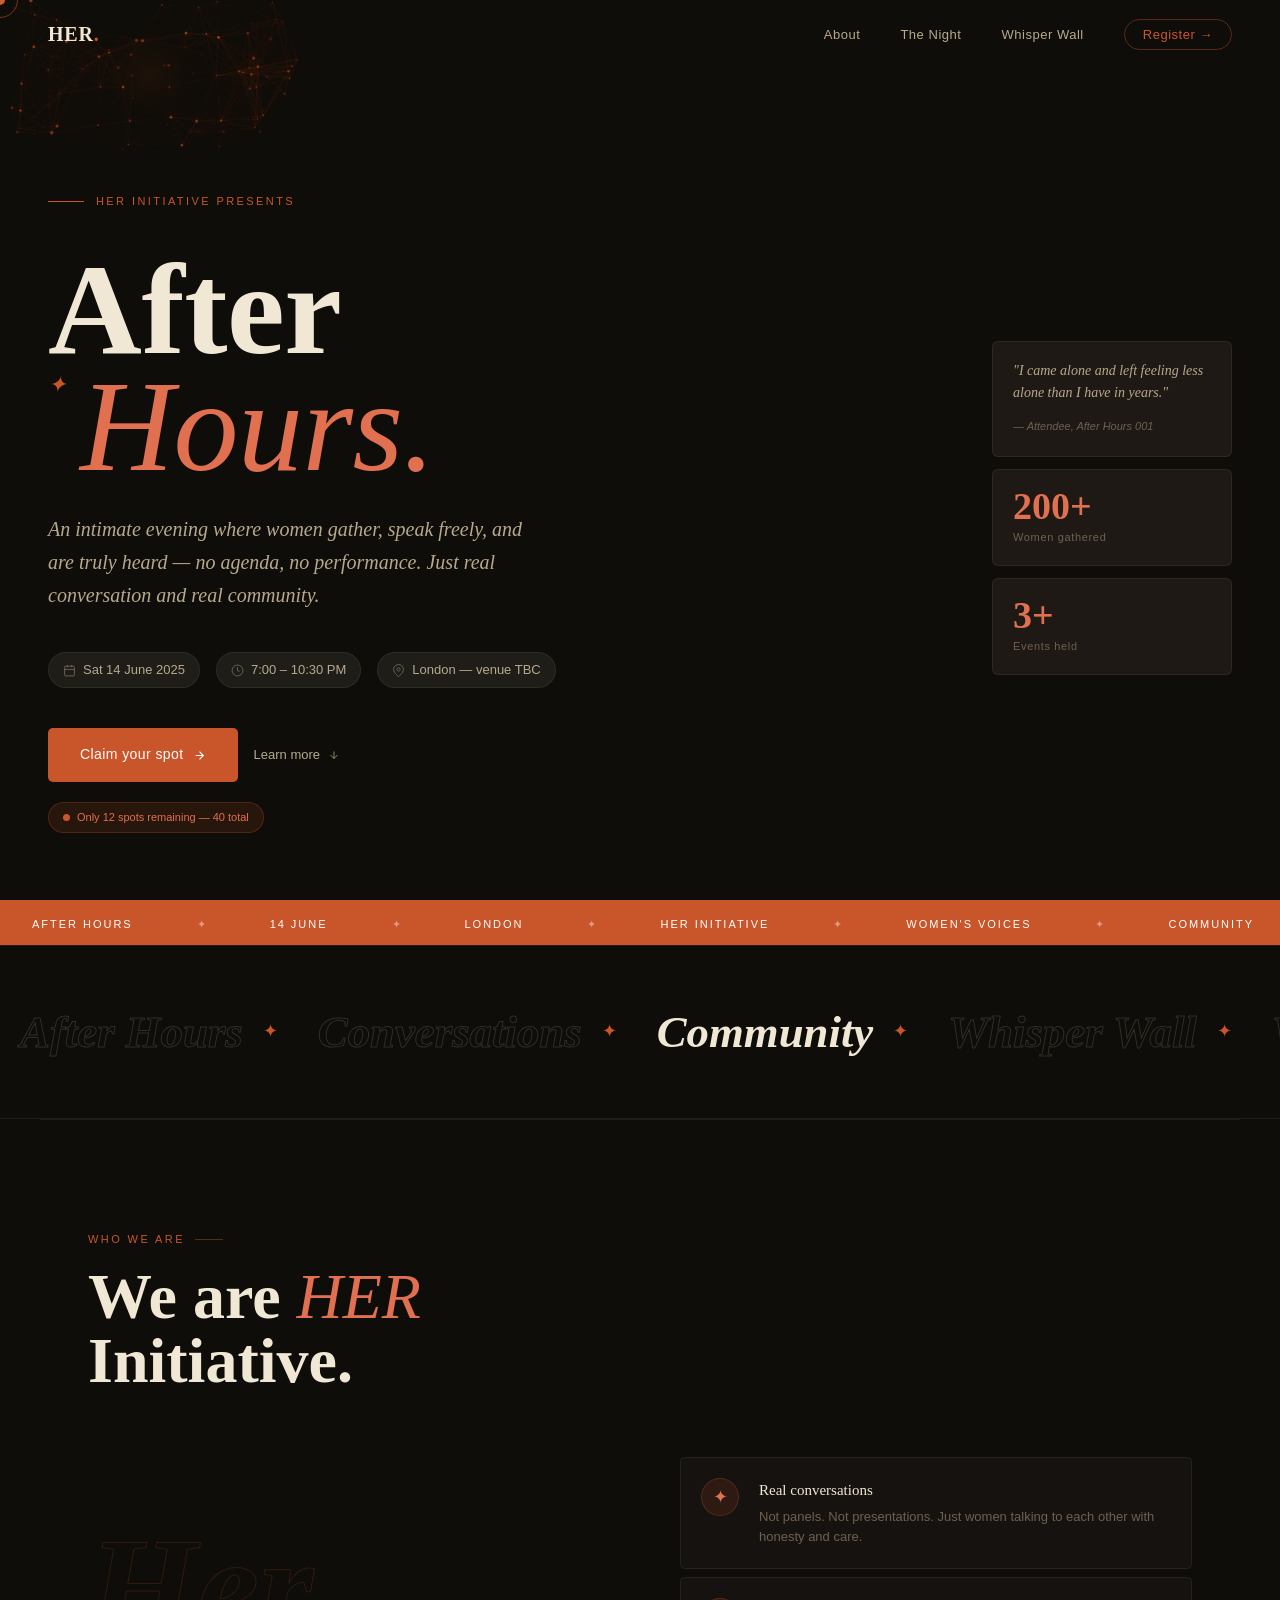
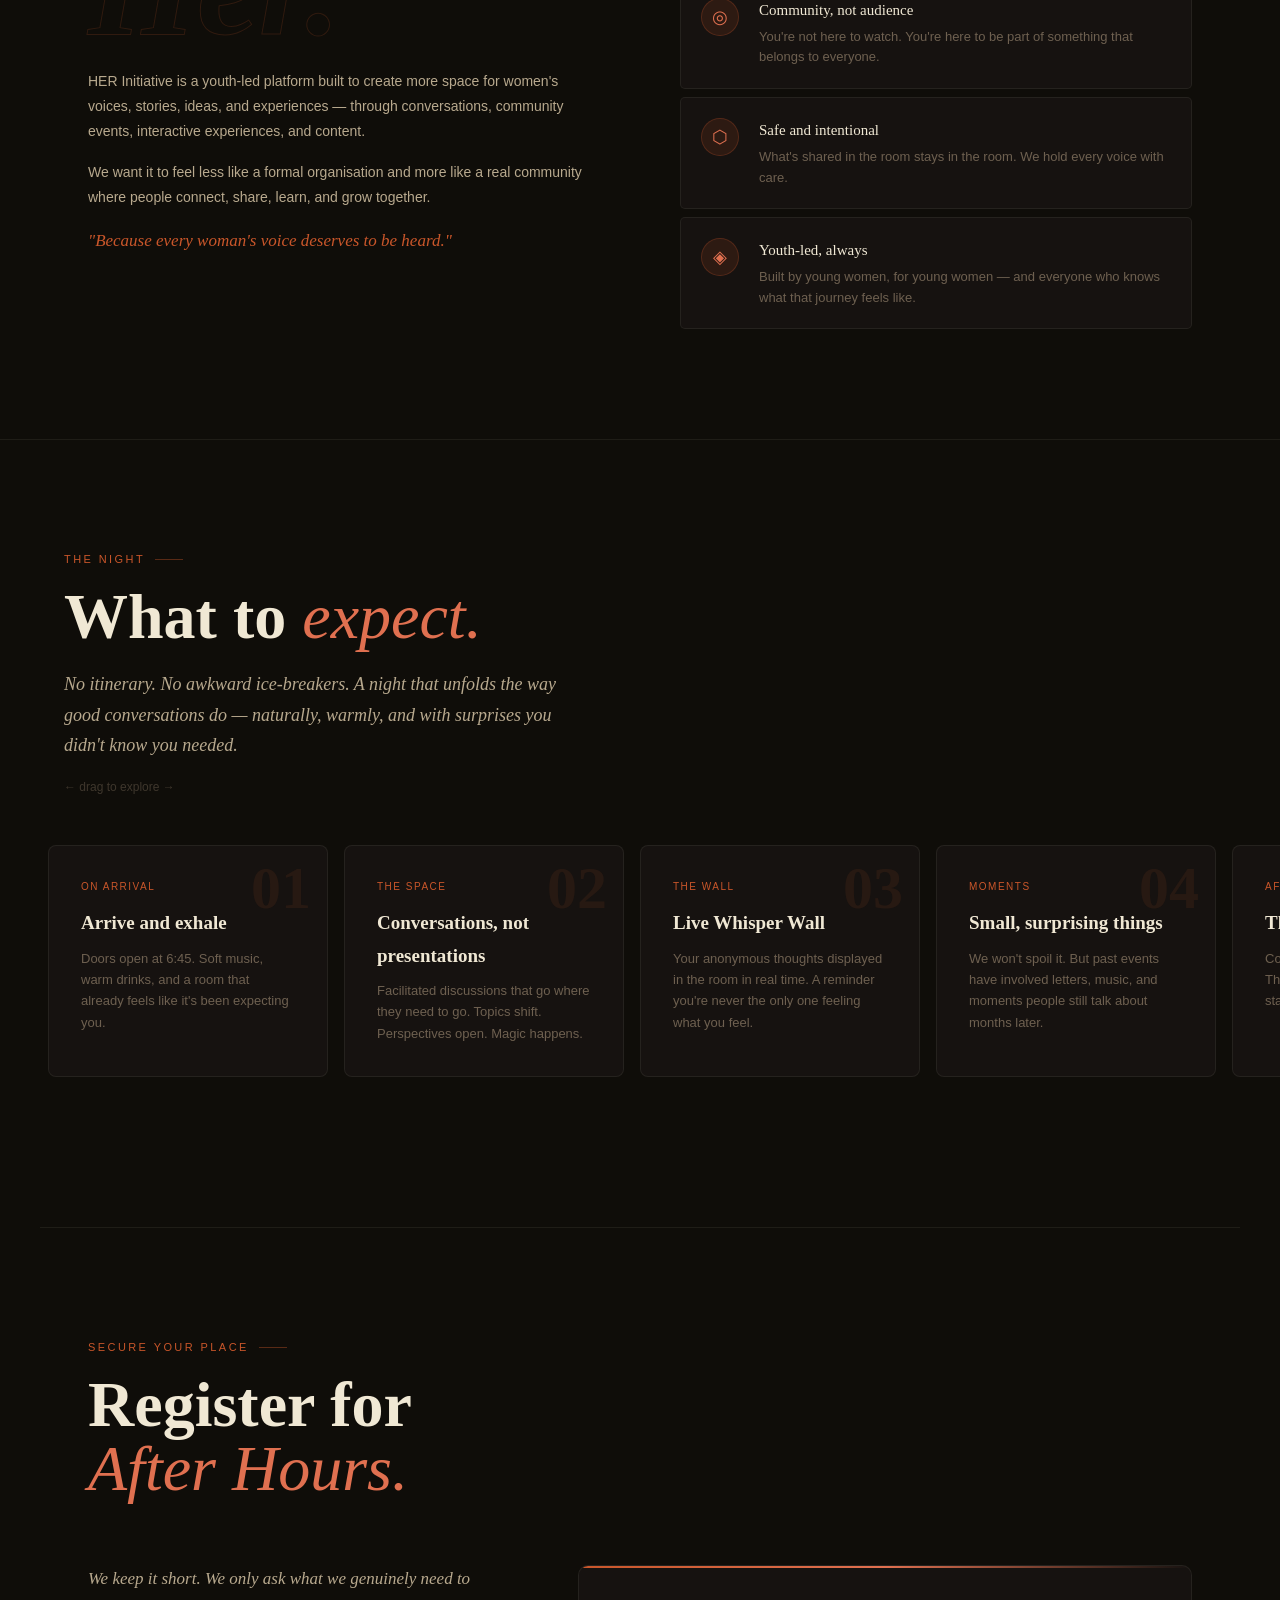
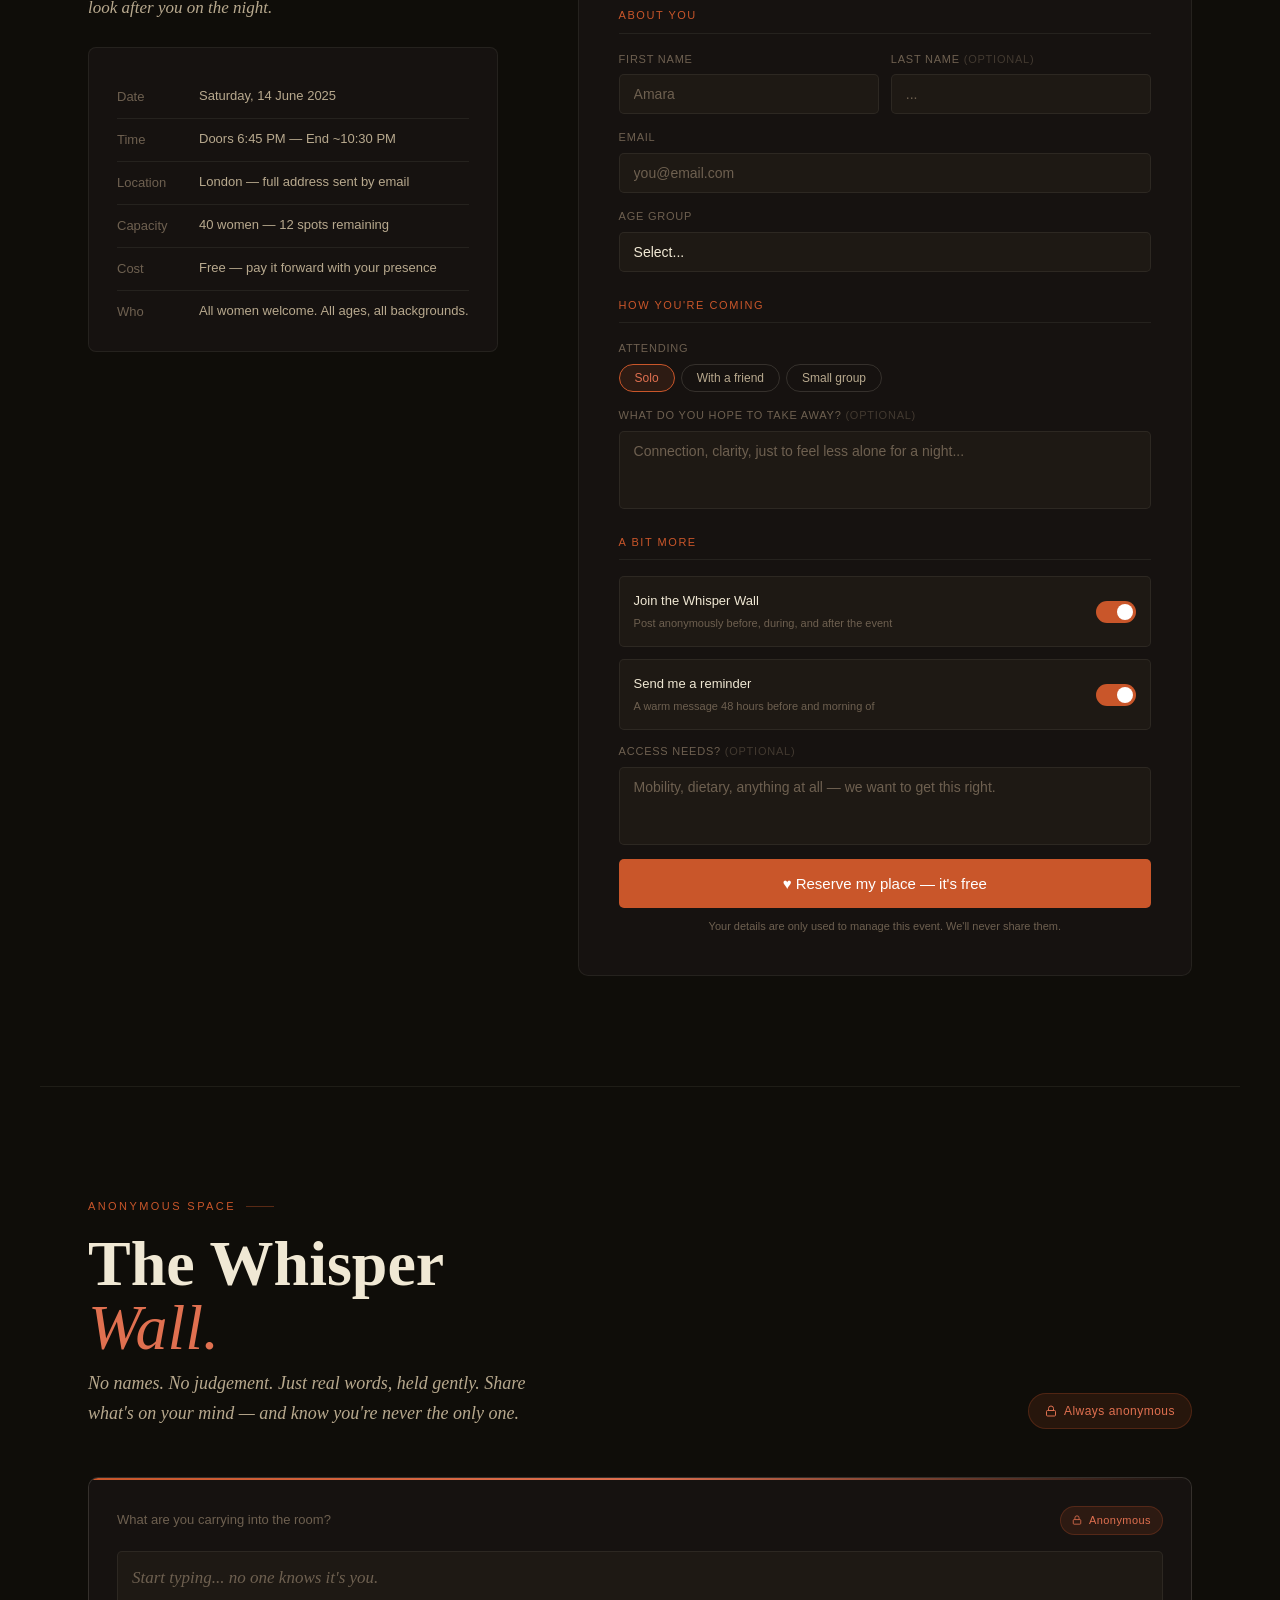
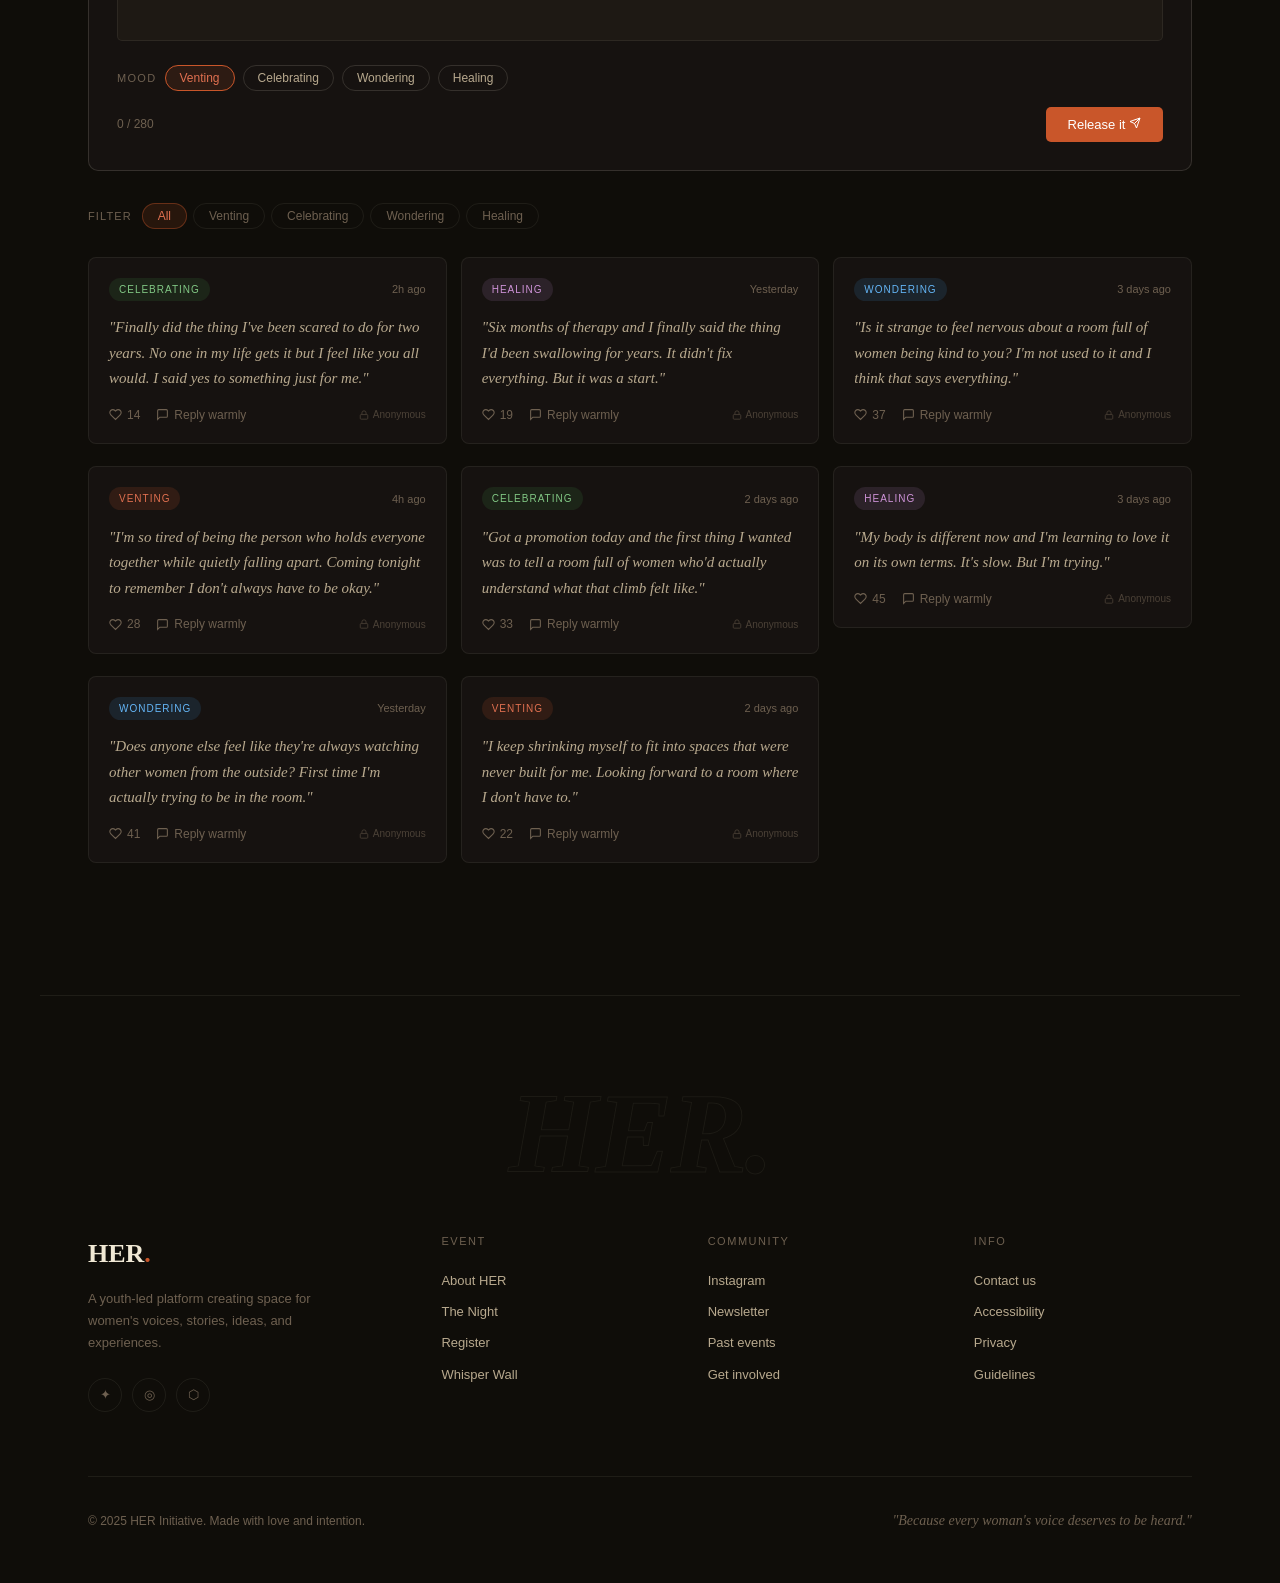
==== commit 2f165338: "Add files via upload" ====
--- a/index.html
+++ b/index.html
@@ -1,1630 +1,620 @@
 <!DOCTYPE html>
 <html lang="en">
 <head>
-<meta charset="UTF-8" />
-<meta name="viewport" content="width=device-width, initial-scale=1.0" />
-<title>HER: After Hours — HER Initiative</title>
-<link rel="preconnect" href="https://fonts.googleapis.com" />
-<link rel="preconnect" href="https://fonts.gstatic.com" crossorigin />
-<link href="https://fonts.googleapis.com/css2?family=Playfair+Display:ital,wght@0,400;0,500;0,700;1,400;1,700&family=Cormorant+Garamond:ital,wght@0,300;0,400;1,300;1,400&family=DM+Sans:opsz,wght@9..40,300;9..40,400;9..40,500&display=swap" rel="stylesheet" />
+<meta charset="UTF-8"/>
+<meta name="viewport" content="width=device-width,initial-scale=1.0"/>
+<title>HER: After Hours</title>
+<link rel="preconnect" href="https://fonts.googleapis.com"/>
+<link rel="preconnect" href="https://fonts.gstatic.com" crossorigin/>
+<link href="https://fonts.googleapis.com/css2?family=Playfair+Display:ital,wght@0,400;0,700;0,900;1,400;1,700;1,900&family=Cormorant+Garamond:ital,wght@0,300;0,400;1,300;1,400&family=DM+Sans:opsz,wght@9..40,300;9..40,400;9..40,500&display=swap"/>
 <style>
-  *, *::before, *::after { box-sizing: border-box; margin: 0; padding: 0; }
-
-  :root {
-    --bg: #16140f;
-    --bg-warm: #1e1a12;
-    --bg-surface: #231f16;
-    --bg-card: #2a2519;
-    --accent: #c9562a;
-    --accent-light: #e07050;
-    --accent-pale: rgba(201,86,42,0.12);
-    --cream: #f2ead8;
-    --cream-dim: #c8bda4;
-    --cream-muted: #7d7260;
-    --border: rgba(242,234,216,0.08);
-    --border-mid: rgba(242,234,216,0.15);
-    --font-display: 'Playfair Display', Georgia, serif;
-    --font-body: 'DM Sans', sans-serif;
-    --font-italic: 'Cormorant Garamond', Georgia, serif;
-  }
-
-  html { scroll-behavior: smooth; }
-
-  body {
-    background: var(--bg);
-    color: var(--cream);
-    font-family: var(--font-body);
-    font-size: 16px;
-    line-height: 1.7;
-    overflow-x: hidden;
-  }
-
-  ::-webkit-scrollbar { width: 4px; }
-  ::-webkit-scrollbar-track { background: var(--bg); }
-  ::-webkit-scrollbar-thumb { background: var(--accent); border-radius: 2px; }
-
-  /* ─── NAV ─── */
-  nav {
-    position: fixed;
-    top: 0; left: 0; right: 0;
-    z-index: 100;
-    display: flex;
-    align-items: center;
-    justify-content: space-between;
-    padding: 0 2.5rem;
-    height: 64px;
-    background: rgba(22,20,15,0.85);
-    backdrop-filter: blur(12px);
-    border-bottom: 1px solid var(--border);
-    transition: background 0.3s;
-  }
-
-  .nav-logo {
-    font-family: var(--font-display);
-    font-size: 18px;
-    font-weight: 700;
-    letter-spacing: 0.04em;
-    color: var(--cream);
-    text-decoration: none;
-  }
-
-  .nav-logo span { color: var(--accent); }
-
-  .nav-links {
-    display: flex;
-    align-items: center;
-    gap: 2rem;
-    list-style: none;
-  }
-
-  .nav-links a {
-    font-size: 13px;
-    font-weight: 400;
-    color: var(--cream-dim);
-    text-decoration: none;
-    letter-spacing: 0.03em;
-    transition: color 0.2s;
-  }
-
-  .nav-links a:hover { color: var(--cream); }
-
-  .nav-cta {
-    font-size: 12px !important;
-    font-weight: 500 !important;
-    color: var(--accent) !important;
-    border: 1px solid rgba(201,86,42,0.4);
-    padding: 6px 16px;
-    border-radius: 20px;
-    transition: background 0.2s, color 0.2s !important;
-  }
-
-  .nav-cta:hover { background: var(--accent) !important; color: #fff !important; }
-
-  /* ─── HERO ─── */
-  #hero {
-    min-height: 100vh;
-    display: flex;
-    align-items: center;
-    position: relative;
-    overflow: hidden;
-    padding: 120px 2.5rem 80px;
-  }
-
-  .hero-bg {
-    position: absolute;
-    inset: 0;
-    background:
-      radial-gradient(ellipse 60% 50% at 70% 50%, rgba(201,86,42,0.08) 0%, transparent 70%),
-      radial-gradient(ellipse 40% 60% at 20% 80%, rgba(201,86,42,0.05) 0%, transparent 60%);
-  }
-
-  .hero-grain {
-    position: absolute;
-    inset: 0;
-    background-image: url("data:image/svg+xml,%3Csvg viewBox='0 0 256 256' xmlns='http://www.w3.org/2000/svg'%3E%3Cfilter id='noise'%3E%3CfeTurbulence type='fractalNoise' baseFrequency='0.9' numOctaves='4' stitchTiles='stitch'/%3E%3C/filter%3E%3Crect width='100%25' height='100%25' filter='url(%23noise)' opacity='0.04'/%3E%3C/svg%3E");
-    opacity: 0.4;
-    pointer-events: none;
-  }
-
-  .hero-line-deco {
-    position: absolute;
-    right: 0; top: 0; bottom: 0;
-    width: 1px;
-    background: linear-gradient(to bottom, transparent, var(--border-mid) 30%, var(--border-mid) 70%, transparent);
-    right: 38%;
-  }
-
-  .hero-content {
-    position: relative;
-    max-width: 580px;
-  }
-
-  .hero-eyebrow {
-    display: inline-flex;
-    align-items: center;
-    gap: 10px;
-    font-size: 11px;
-    font-weight: 500;
-    letter-spacing: 0.2em;
-    text-transform: uppercase;
-    color: var(--accent);
-    margin-bottom: 2rem;
-    opacity: 0;
-    animation: fadeUp 0.8s ease forwards 0.2s;
-  }
-
-  .hero-eyebrow::before {
-    content: '';
-    display: block;
-    width: 32px;
-    height: 1px;
-    background: var(--accent);
-  }
-
-  .hero-h1 {
-    font-family: var(--font-display);
-    font-size: clamp(56px, 8vw, 96px);
-    font-weight: 700;
-    line-height: 0.95;
-    letter-spacing: -0.01em;
-    margin-bottom: 1.5rem;
-    opacity: 0;
-    animation: fadeUp 0.8s ease forwards 0.4s;
-  }
-
-  .hero-h1 em {
-    font-style: italic;
-    font-weight: 400;
-    color: var(--accent-light);
-    display: block;
-  }
-
-  .hero-sub {
-    font-family: var(--font-italic);
-    font-size: 20px;
-    font-weight: 300;
-    font-style: italic;
-    color: var(--cream-dim);
-    line-height: 1.6;
-    max-width: 400px;
-    margin-bottom: 2.5rem;
-    opacity: 0;
-    animation: fadeUp 0.8s ease forwards 0.6s;
-  }
-
-  .hero-meta-row {
-    display: flex;
-    gap: 1.5rem;
-    flex-wrap: wrap;
-    margin-bottom: 2.5rem;
-    opacity: 0;
-    animation: fadeUp 0.8s ease forwards 0.75s;
-  }
-
-  .hero-meta-item {
-    display: flex;
-    align-items: center;
-    gap: 7px;
-    font-size: 13px;
-    color: var(--cream-dim);
-  }
-
-  .hero-meta-item svg { opacity: 0.5; flex-shrink: 0; }
-
-  .hero-actions {
-    display: flex;
-    gap: 1rem;
-    align-items: center;
-    flex-wrap: wrap;
-    opacity: 0;
-    animation: fadeUp 0.8s ease forwards 0.9s;
-  }
-
-  .btn-primary {
-    display: inline-flex;
-    align-items: center;
-    gap: 8px;
-    background: var(--accent);
-    color: #fff;
-    font-family: var(--font-body);
-    font-size: 14px;
-    font-weight: 500;
-    padding: 14px 28px;
-    border-radius: 4px;
-    border: none;
-    cursor: pointer;
-    text-decoration: none;
-    letter-spacing: 0.02em;
-    transition: background 0.2s, transform 0.15s;
-  }
-
-  .btn-primary:hover { background: var(--accent-light); transform: translateY(-1px); }
-
-  .btn-ghost {
-    display: inline-flex;
-    align-items: center;
-    gap: 8px;
-    background: transparent;
-    color: var(--cream-dim);
-    font-family: var(--font-body);
-    font-size: 13px;
-    font-weight: 400;
-    padding: 14px 0;
-    border: none;
-    cursor: pointer;
-    text-decoration: none;
-    transition: color 0.2s;
-  }
-
-  .btn-ghost:hover { color: var(--cream); }
-
-  .spots-pill {
-    display: inline-flex;
-    align-items: center;
-    gap: 6px;
-    font-size: 11px;
-    color: var(--accent-light);
-    background: var(--accent-pale);
-    border: 1px solid rgba(201,86,42,0.25);
-    padding: 4px 12px;
-    border-radius: 20px;
-    margin-top: 1rem;
-    opacity: 0;
-    animation: fadeUp 0.8s ease forwards 1.05s;
-  }
-
-  .spots-dot {
-    width: 6px; height: 6px;
-    border-radius: 50%;
-    background: var(--accent);
-    animation: pulse 2s infinite;
-  }
-
-  .hero-right {
-    position: absolute;
-    right: 2.5rem;
-    top: 50%;
-    transform: translateY(-50%);
-    width: 32%;
-    opacity: 0;
-    animation: fadeIn 1.2s ease forwards 1s;
-  }
-
-  .hero-quote-card {
-    background: var(--bg-card);
-    border: 1px solid var(--border-mid);
-    border-radius: 6px;
-    padding: 1.5rem;
-    margin-bottom: 1rem;
-  }
-
-  .hero-quote-card p {
-    font-family: var(--font-italic);
-    font-style: italic;
-    font-size: 16px;
-    color: var(--cream-dim);
-    line-height: 1.6;
-    margin-bottom: 0.75rem;
-  }
-
-  .hero-quote-card .q-attr {
-    font-size: 11px;
-    color: var(--cream-muted);
-    letter-spacing: 0.05em;
-  }
-
-  .hero-stat-row {
-    display: grid;
-    grid-template-columns: 1fr 1fr;
-    gap: 10px;
-  }
-
-  .hero-stat {
-    background: var(--bg-card);
-    border: 1px solid var(--border);
-    border-radius: 6px;
-    padding: 1rem;
-    text-align: center;
-  }
-
-  .hero-stat-num {
-    font-family: var(--font-display);
-    font-size: 28px;
-    font-weight: 700;
-    color: var(--accent-light);
-    line-height: 1;
-    margin-bottom: 4px;
-  }
-
-  .hero-stat-label {
-    font-size: 11px;
-    color: var(--cream-muted);
-    letter-spacing: 0.05em;
-  }
-
-  /* ─── SECTIONS ─── */
-  section {
-    padding: 100px 2.5rem;
-    max-width: 1100px;
-    margin: 0 auto;
-  }
-
-  .section-eyebrow {
-    font-size: 11px;
-    font-weight: 500;
-    letter-spacing: 0.2em;
-    text-transform: uppercase;
-    color: var(--accent);
-    margin-bottom: 1rem;
-    display: flex;
-    align-items: center;
-    gap: 10px;
-  }
-
-  .section-eyebrow::after {
-    content: '';
-    display: block;
-    height: 1px;
-    width: 40px;
-    background: var(--accent);
-    opacity: 0.4;
-  }
-
-  .section-title {
-    font-family: var(--font-display);
-    font-size: clamp(32px, 4vw, 52px);
-    font-weight: 700;
-    line-height: 1.1;
-    margin-bottom: 1.25rem;
-  }
-
-  .section-title em {
-    font-style: italic;
-    color: var(--accent-light);
-  }
-
-  .section-body {
-    font-family: var(--font-italic);
-    font-size: 18px;
-    font-weight: 300;
-    font-style: italic;
-    color: var(--cream-dim);
-    line-height: 1.7;
-    max-width: 540px;
-  }
-
-  /* ─── ABOUT ─── */
-  #about {
-    border-top: 1px solid var(--border);
-  }
-
-  .about-grid {
-    display: grid;
-    grid-template-columns: 1fr 1fr;
-    gap: 60px;
-    align-items: center;
-    margin-top: 3rem;
-  }
-
-  .about-left { }
-
-  .about-pillars {
-    display: flex;
-    flex-direction: column;
-    gap: 1px;
-  }
-
-  .pillar {
-    display: flex;
-    gap: 1.25rem;
-    align-items: flex-start;
-    padding: 1.25rem;
-    border: 1px solid var(--border);
-    border-radius: 4px;
-    background: var(--bg-warm);
-    transition: border-color 0.2s, background 0.2s;
-    cursor: default;
-    margin-bottom: 8px;
-  }
-
-  .pillar:hover {
-    border-color: var(--border-mid);
-    background: var(--bg-card);
-  }
-
-  .pillar-icon {
-    width: 36px;
-    height: 36px;
-    border-radius: 50%;
-    background: var(--accent-pale);
-    border: 1px solid rgba(201,86,42,0.25);
-    display: flex;
-    align-items: center;
-    justify-content: center;
-    flex-shrink: 0;
-    color: var(--accent-light);
-    font-size: 16px;
-  }
-
-  .pillar-text h4 {
-    font-family: var(--font-display);
-    font-size: 16px;
-    font-weight: 500;
-    margin-bottom: 4px;
-  }
-
-  .pillar-text p {
-    font-size: 13px;
-    color: var(--cream-muted);
-    line-height: 1.6;
-  }
-
-  /* ─── EXPECT ─── */
-  #expect {
-    border-top: 1px solid var(--border);
-  }
-
-  .expect-grid {
-    display: grid;
-    grid-template-columns: repeat(3, 1fr);
-    gap: 16px;
-    margin-top: 3rem;
-  }
-
-  .expect-card {
-    background: var(--bg-warm);
-    border: 1px solid var(--border);
-    border-radius: 6px;
-    padding: 1.5rem;
-    position: relative;
-    overflow: hidden;
-    transition: border-color 0.2s, transform 0.2s;
-  }
-
-  .expect-card:hover {
-    border-color: rgba(201,86,42,0.3);
-    transform: translateY(-2px);
-  }
-
-  .expect-card-num {
-    font-family: var(--font-display);
-    font-size: 48px;
-    font-weight: 700;
-    color: rgba(201,86,42,0.12);
-    line-height: 1;
-    position: absolute;
-    top: 1rem; right: 1rem;
-  }
-
-  .expect-card h3 {
-    font-family: var(--font-display);
-    font-size: 18px;
-    font-weight: 500;
-    margin-bottom: 0.5rem;
-    position: relative;
-  }
-
-  .expect-card p {
-    font-size: 13px;
-    color: var(--cream-muted);
-    line-height: 1.65;
-    position: relative;
-  }
-
-  .expect-card-tag {
-    display: inline-block;
-    font-size: 10px;
-    letter-spacing: 0.12em;
-    text-transform: uppercase;
-    color: var(--accent);
-    margin-bottom: 0.75rem;
-  }
-
-  /* ─── REGISTER ─── */
-  #register {
-    border-top: 1px solid var(--border);
-  }
-
-  .register-grid {
-    display: grid;
-    grid-template-columns: 1fr 1.4fr;
-    gap: 60px;
-    align-items: start;
-    margin-top: 3rem;
-  }
-
-  .register-info { position: sticky; top: 100px; }
-
-  .register-info-card {
-    background: var(--bg-card);
-    border: 1px solid var(--border-mid);
-    border-radius: 6px;
-    padding: 1.5rem;
-    margin-top: 1.5rem;
-  }
-
-  .info-row {
-    display: flex;
-    gap: 10px;
-    align-items: flex-start;
-    padding: 10px 0;
-    border-bottom: 1px solid var(--border);
-    font-size: 13px;
-  }
-
-  .info-row:last-child { border-bottom: none; padding-bottom: 0; }
-
-  .info-row-label { color: var(--cream-muted); flex-shrink: 0; width: 70px; }
-  .info-row-val { color: var(--cream-dim); }
-
-  .form-card {
-    background: var(--bg-surface);
-    border: 1px solid var(--border);
-    border-radius: 6px;
-    padding: 2rem;
-  }
-
-  .form-section-title {
-    font-family: var(--font-display);
-    font-size: 13px;
-    font-weight: 500;
-    letter-spacing: 0.08em;
-    text-transform: uppercase;
-    color: var(--accent);
-    margin: 1.5rem 0 1rem;
-    padding-bottom: 0.5rem;
-    border-bottom: 1px solid var(--border);
-  }
-
-  .form-section-title:first-child { margin-top: 0; }
-
-  .form-row-2 {
-    display: grid;
-    grid-template-columns: 1fr 1fr;
-    gap: 12px;
-  }
-
-  .fld {
-    display: flex;
-    flex-direction: column;
-    gap: 6px;
-    margin-bottom: 14px;
-  }
-
-  .fld label {
-    font-size: 11px;
-    font-weight: 500;
-    letter-spacing: 0.05em;
-    text-transform: uppercase;
-    color: var(--cream-muted);
-  }
-
-  .fld input,
-  .fld select,
-  .fld textarea {
-    font-family: var(--font-body);
-    font-size: 14px;
-    background: var(--bg-card);
-    border: 1px solid var(--border-mid);
-    border-radius: 4px;
-    padding: 11px 14px;
-    color: var(--cream);
-    width: 100%;
-    outline: none;
-    transition: border-color 0.2s;
-    -webkit-appearance: none;
-  }
-
-  .fld select { cursor: pointer; }
-
-  .fld input::placeholder,
-  .fld textarea::placeholder { color: var(--cream-muted); }
-
-  .fld input:focus,
-  .fld select:focus,
-  .fld textarea:focus { border-color: rgba(201,86,42,0.5); }
-
-  .fld textarea { resize: none; height: 80px; }
-
-  .chip-group {
-    display: flex;
-    gap: 6px;
-    flex-wrap: wrap;
-  }
-
-  .chip {
-    font-size: 12px;
-    font-family: var(--font-body);
-    padding: 6px 14px;
-    border-radius: 20px;
-    border: 1px solid var(--border-mid);
-    background: transparent;
-    color: var(--cream-dim);
-    cursor: pointer;
-    transition: all 0.15s;
-  }
-
-  .chip:hover { border-color: rgba(201,86,42,0.4); color: var(--cream); }
-  .chip.on { border-color: var(--accent); background: var(--accent-pale); color: var(--accent-light); }
-
-  .toggle-row {
-    display: flex;
-    align-items: center;
-    justify-content: space-between;
-    padding: 12px 14px;
-    background: var(--bg-card);
-    border: 1px solid var(--border);
-    border-radius: 4px;
-    margin-bottom: 14px;
-    cursor: pointer;
-  }
-
-  .toggle-left h5 { font-size: 13px; font-weight: 500; margin-bottom: 2px; }
-  .toggle-left p { font-size: 11px; color: var(--cream-muted); }
-
-  .tog {
-    width: 40px;
-    height: 22px;
-    border-radius: 11px;
-    background: var(--accent);
-    position: relative;
-    flex-shrink: 0;
-    transition: background 0.2s;
-  }
-
-  .tog::after {
-    content: '';
-    position: absolute;
-    width: 16px; height: 16px;
-    background: #fff;
-    border-radius: 50%;
-    top: 3px; right: 3px;
-    transition: right 0.2s;
-  }
-
-  .tog.off { background: var(--border-mid); }
-  .tog.off::after { right: auto; left: 3px; }
-
-  .submit-wrap { margin-top: 1.5rem; }
-
-  .submit-btn {
-    width: 100%;
-    background: var(--accent);
-    color: #fff;
-    font-family: var(--font-body);
-    font-size: 15px;
-    font-weight: 500;
-    padding: 15px;
-    border-radius: 4px;
-    border: none;
-    cursor: pointer;
-    letter-spacing: 0.02em;
-    transition: background 0.2s, transform 0.15s;
-    display: flex;
-    align-items: center;
-    justify-content: center;
-    gap: 10px;
-  }
-
-  .submit-btn:hover { background: var(--accent-light); transform: translateY(-1px); }
-
-  .form-note {
-    font-size: 11px;
-    color: var(--cream-muted);
-    text-align: center;
-    margin-top: 10px;
-    line-height: 1.6;
-  }
-
-  /* ─── SUCCESS STATE ─── */
-  .success-state {
-    display: none;
-    text-align: center;
-    padding: 3rem 1rem;
-  }
-
-  .success-icon {
-    width: 64px;
-    height: 64px;
-    border-radius: 50%;
-    background: var(--accent-pale);
-    border: 1px solid rgba(201,86,42,0.3);
-    display: flex;
-    align-items: center;
-    justify-content: center;
-    margin: 0 auto 1.5rem;
-    font-size: 24px;
-  }
-
-  .success-state h3 {
-    font-family: var(--font-display);
-    font-size: 28px;
-    margin-bottom: 0.75rem;
-  }
-
-  .success-state p {
-    font-size: 14px;
-    color: var(--cream-dim);
-    max-width: 340px;
-    margin: 0 auto 1.5rem;
-    line-height: 1.65;
-  }
-
-  /* ─── WHISPER WALL ─── */
-  #wall {
-    border-top: 1px solid var(--border);
-    max-width: 1100px;
-  }
-
-  .wall-header-row {
-    display: flex;
-    align-items: flex-end;
-    justify-content: space-between;
-    flex-wrap: wrap;
-    gap: 1rem;
-    margin-bottom: 2.5rem;
-  }
-
-  .anon-badge-lg {
-    display: inline-flex;
-    align-items: center;
-    gap: 7px;
-    font-size: 12px;
-    font-weight: 500;
-    color: var(--accent-light);
-    background: var(--accent-pale);
-    border: 1px solid rgba(201,86,42,0.25);
-    padding: 6px 14px;
-    border-radius: 20px;
-    letter-spacing: 0.04em;
-  }
-
-  .compose-card {
-    background: var(--bg-surface);
-    border: 1px solid var(--border-mid);
-    border-radius: 6px;
-    padding: 1.5rem;
-    margin-bottom: 2rem;
-  }
-
-  .compose-top {
-    display: flex;
-    align-items: center;
-    justify-content: space-between;
-    margin-bottom: 1rem;
-  }
-
-  .compose-card textarea {
-    font-family: var(--font-italic);
-    font-size: 16px;
-    font-style: italic;
-    font-weight: 300;
-    width: 100%;
-    height: 90px;
-    background: var(--bg-card);
-    border: 1px solid var(--border);
-    border-radius: 4px;
-    padding: 12px 14px;
-    color: var(--cream);
-    resize: none;
-    outline: none;
-    line-height: 1.65;
-    transition: border-color 0.2s;
-    margin-bottom: 1rem;
-  }
-
-  .compose-card textarea::placeholder { color: var(--cream-muted); font-style: italic; }
-  .compose-card textarea:focus { border-color: rgba(201,86,42,0.4); }
-
-  .mood-row {
-    display: flex;
-    align-items: center;
-    gap: 8px;
-    flex-wrap: wrap;
-    margin-bottom: 1rem;
-  }
-
-  .mood-label {
-    font-size: 11px;
-    letter-spacing: 0.1em;
-    text-transform: uppercase;
-    color: var(--cream-muted);
-    font-weight: 500;
-  }
-
-  .mood-chip {
-    font-size: 12px;
-    font-family: var(--font-body);
-    padding: 5px 13px;
-    border-radius: 20px;
-    border: 1px solid var(--border-mid);
-    background: transparent;
-    color: var(--cream-dim);
-    cursor: pointer;
-    transition: all 0.15s;
-  }
-
-  .mood-chip:hover { border-color: rgba(201,86,42,0.4); }
-  .mood-chip.on { border-color: var(--accent); background: var(--accent-pale); color: var(--accent-light); }
-
-  .compose-actions {
-    display: flex;
-    justify-content: space-between;
-    align-items: center;
-  }
-
-  .char-counter { font-size: 12px; color: var(--cream-muted); }
-
-  .release-btn {
-    display: inline-flex;
-    align-items: center;
-    gap: 7px;
-    background: var(--accent);
-    color: #fff;
-    font-family: var(--font-body);
-    font-size: 13px;
-    font-weight: 500;
-    padding: 10px 20px;
-    border-radius: 4px;
-    border: none;
-    cursor: pointer;
-    transition: background 0.2s;
-  }
-
-  .release-btn:hover { background: var(--accent-light); }
-
-  .wall-filters {
-    display: flex;
-    gap: 6px;
-    flex-wrap: wrap;
-    margin-bottom: 1.5rem;
-    align-items: center;
-  }
-
-  .wall-filter-label { font-size: 11px; color: var(--cream-muted); letter-spacing: 0.08em; text-transform: uppercase; margin-right: 4px; }
-
-  .filter-chip {
-    font-size: 12px;
-    font-family: var(--font-body);
-    padding: 5px 14px;
-    border-radius: 20px;
-    border: 1px solid var(--border);
-    background: transparent;
-    color: var(--cream-muted);
-    cursor: pointer;
-    transition: all 0.15s;
-  }
-
-  .filter-chip:hover { color: var(--cream); border-color: var(--border-mid); }
-  .filter-chip.on { color: var(--accent-light); border-color: rgba(201,86,42,0.4); background: var(--accent-pale); }
-
-  .posts-grid {
-    display: grid;
-    grid-template-columns: repeat(auto-fill, minmax(300px, 1fr));
-    gap: 14px;
-  }
-
-  .post {
-    background: var(--bg-warm);
-    border: 1px solid var(--border);
-    border-radius: 6px;
-    padding: 1.25rem;
-    display: flex;
-    flex-direction: column;
-    transition: border-color 0.2s, transform 0.2s;
-  }
-
-  .post:hover { border-color: var(--border-mid); transform: translateY(-1px); }
-
-  .post-top {
-    display: flex;
-    align-items: center;
-    justify-content: space-between;
-    margin-bottom: 1rem;
-  }
-
-  .post-mood {
-    font-size: 10px;
-    font-weight: 500;
-    letter-spacing: 0.1em;
-    text-transform: uppercase;
-    padding: 3px 10px;
-    border-radius: 20px;
-  }
-
-  .mood-venting { background: rgba(201,86,42,0.15); color: #e07050; }
-  .mood-celebrating { background: rgba(76,175,80,0.12); color: #81c784; }
-  .mood-wondering { background: rgba(66,165,245,0.12); color: #64b5f6; }
-  .mood-healing { background: rgba(206,147,216,0.12); color: #ce93d8; }
-
-  .post-time { font-size: 11px; color: var(--cream-muted); }
-
-  .post-text {
-    font-family: var(--font-italic);
-    font-style: italic;
-    font-size: 15px;
-    font-weight: 300;
-    color: var(--cream-dim);
-    line-height: 1.7;
-    flex: 1;
-    margin-bottom: 1rem;
-  }
-
-  .post-footer {
-    display: flex;
-    align-items: center;
-    justify-content: space-between;
-  }
-
-  .post-actions-row {
-    display: flex;
-    gap: 1rem;
-  }
-
-  .post-action {
-    display: flex;
-    align-items: center;
-    gap: 5px;
-    font-size: 12px;
-    color: var(--cream-muted);
-    background: none;
-    border: none;
-    cursor: pointer;
-    font-family: var(--font-body);
-    transition: color 0.15s;
-    padding: 0;
-  }
-
-  .post-action:hover { color: var(--cream-dim); }
-  .post-action.liked { color: var(--accent); }
-
-  .post-anon {
-    font-size: 10px;
-    color: var(--cream-muted);
-    letter-spacing: 0.05em;
-    display: flex;
-    align-items: center;
-    gap: 4px;
-    opacity: 0.6;
-  }
-
-  /* ─── FOOTER ─── */
-  footer {
-    border-top: 1px solid var(--border);
-    padding: 60px 2.5rem 40px;
-    max-width: 1100px;
-    margin: 0 auto;
-  }
-
-  .footer-top {
-    display: flex;
-    justify-content: space-between;
-    align-items: flex-start;
-    gap: 2rem;
-    flex-wrap: wrap;
-    margin-bottom: 3rem;
-  }
-
-  .footer-brand h2 {
-    font-family: var(--font-display);
-    font-size: 24px;
-    font-weight: 700;
-    margin-bottom: 0.5rem;
-  }
-
-  .footer-brand h2 span { color: var(--accent); }
-
-  .footer-brand p {
-    font-size: 13px;
-    color: var(--cream-muted);
-    max-width: 280px;
-    line-height: 1.6;
-  }
-
-  .footer-links { display: flex; gap: 4rem; }
-
-  .footer-col h4 {
-    font-size: 11px;
-    font-weight: 500;
-    letter-spacing: 0.12em;
-    text-transform: uppercase;
-    color: var(--cream-muted);
-    margin-bottom: 1rem;
-  }
-
-  .footer-col a {
-    display: block;
-    font-size: 13px;
-    color: var(--cream-dim);
-    text-decoration: none;
-    margin-bottom: 8px;
-    transition: color 0.2s;
-  }
-
-  .footer-col a:hover { color: var(--cream); }
-
-  .footer-bottom {
-    display: flex;
-    justify-content: space-between;
-    align-items: center;
-    padding-top: 1.5rem;
-    border-top: 1px solid var(--border);
-    flex-wrap: wrap;
-    gap: 1rem;
-  }
-
-  .footer-bottom p { font-size: 12px; color: var(--cream-muted); }
-
-  .footer-tagline {
-    font-family: var(--font-italic);
-    font-style: italic;
-    font-size: 13px;
-    color: var(--cream-muted);
-  }
-
-  /* ─── ANIMATIONS ─── */
-  @keyframes fadeUp {
-    from { opacity: 0; transform: translateY(20px); }
-    to { opacity: 1; transform: translateY(0); }
-  }
-
-  @keyframes fadeIn {
-    from { opacity: 0; }
-    to { opacity: 1; }
-  }
-
-  @keyframes pulse {
-    0%, 100% { opacity: 1; }
-    50% { opacity: 0.4; }
-  }
-
-  .reveal {
-    opacity: 0;
-    transform: translateY(24px);
-    transition: opacity 0.7s ease, transform 0.7s ease;
-  }
-
-  .reveal.visible {
-    opacity: 1;
-    transform: translateY(0);
-  }
-
-  /* ─── MOBILE ─── */
-  @media (max-width: 768px) {
-    nav { padding: 0 1.25rem; }
-    .nav-links { display: none; }
-    #hero { padding: 100px 1.25rem 60px; }
-    .hero-right { display: none; }
-    section { padding: 60px 1.25rem; }
-    .about-grid { grid-template-columns: 1fr; gap: 2rem; }
-    .expect-grid { grid-template-columns: 1fr; }
-    .register-grid { grid-template-columns: 1fr; }
-    .register-info { position: static; }
-    .form-row-2 { grid-template-columns: 1fr; }
-    footer { padding: 40px 1.25rem 30px; }
-    .footer-links { flex-direction: column; gap: 2rem; }
-    .footer-top { flex-direction: column; }
-  }
+*,*::before,*::after{box-sizing:border-box;margin:0;padding:0}
+:root{
+  --bg:#0f0d09;--bg1:#161210;--bg2:#1e1914;--bg3:#26201a;
+  --a:#c9562a;--al:#e07050;--ap:rgba(201,86,42,0.13);
+  --cr:#f0e8d4;--cd:#b8a98e;--cm:#6e6050;
+  --b:rgba(240,232,212,0.07);--bm:rgba(240,232,212,0.14);
+  --fd:'Playfair Display',Georgia,serif;
+  --fi:'Cormorant Garamond',Georgia,serif;
+  --fb:'DM Sans',sans-serif;
+}
+html{scroll-behavior:smooth}
+body{background:var(--bg);color:var(--cr);font-family:var(--fb);font-size:16px;line-height:1.7;overflow-x:hidden;cursor:none}
+::-webkit-scrollbar{width:3px}::-webkit-scrollbar-track{background:var(--bg)}::-webkit-scrollbar-thumb{background:var(--a);border-radius:2px}
+::selection{background:rgba(201,86,42,0.3);color:var(--cr)}
+
+#cursor{position:fixed;width:10px;height:10px;border-radius:50%;background:var(--a);pointer-events:none;z-index:9999;transform:translate(-50%,-50%);mix-blend-mode:screen;transition:width .2s,height .2s}
+#cursor-ring{position:fixed;width:36px;height:36px;border-radius:50%;border:1px solid rgba(201,86,42,.5);pointer-events:none;z-index:9998;transform:translate(-50%,-50%);transition:all .12s ease;mix-blend-mode:screen}
+#progress{position:fixed;top:0;left:0;height:2px;background:linear-gradient(90deg,var(--a),var(--al));z-index:200;width:0%;transition:width .1s}
+
+nav{position:fixed;top:0;left:0;right:0;z-index:100;display:flex;align-items:center;justify-content:space-between;padding:0 3rem;height:68px;transition:all .4s}
+nav.scrolled{background:rgba(15,13,9,.92);backdrop-filter:blur(20px);border-bottom:1px solid var(--b)}
+.nav-logo{font-family:var(--fd);font-size:20px;font-weight:900;color:var(--cr);text-decoration:none;letter-spacing:.04em}
+.nav-logo span{color:var(--a)}
+.nav-links{display:flex;align-items:center;gap:2.5rem;list-style:none}
+.nav-links a{font-size:13px;color:var(--cd);text-decoration:none;letter-spacing:.04em;transition:color .2s;position:relative}
+.nav-links a::after{content:'';position:absolute;bottom:-2px;left:0;right:0;height:1px;background:var(--a);transform:scaleX(0);transform-origin:right;transition:transform .3s}
+.nav-links a:hover{color:var(--cr)}
+.nav-links a:hover::after{transform:scaleX(1);transform-origin:left}
+.ncta{color:var(--a)!important;border:1px solid rgba(201,86,42,.4);padding:7px 18px!important;border-radius:20px}
+.ncta::after{display:none!important}
+.ncta:hover{background:var(--a)!important;color:#fff!important;border-color:var(--a)!important}
+
+.ticker-wrap{background:var(--a);overflow:hidden;padding:9px 0}
+.ticker-track{display:inline-flex;animation:ticker 20s linear infinite;white-space:nowrap}
+.ticker-track span{font-size:11px;font-weight:500;letter-spacing:.18em;text-transform:uppercase;color:#fff;padding:0 2rem}
+.ticker-sep{color:rgba(255,255,255,.4)!important;letter-spacing:0!important}
+@keyframes ticker{from{transform:translateX(0)}to{transform:translateX(-50%)}}
+
+#hero{min-height:100vh;display:flex;align-items:center;position:relative;overflow:hidden;padding:68px 3rem 0}
+#hero-canvas{position:absolute;inset:0;pointer-events:none}
+.hero-grid{position:relative;z-index:2;width:100%;display:grid;grid-template-columns:1fr 240px;gap:3rem;align-items:center;padding:7rem 0 4rem}
+.hero-eyebrow{display:inline-flex;align-items:center;gap:12px;font-size:11px;font-weight:500;letter-spacing:.22em;text-transform:uppercase;color:var(--a);margin-bottom:2.5rem;opacity:0;animation:up .9s ease forwards .3s}
+.eline{width:36px;height:1px;background:var(--a)}
+.hero-h1{font-family:var(--fd);font-weight:900;line-height:.9;letter-spacing:-.02em;margin-bottom:1.75rem}
+.w1{font-size:clamp(72px,11vw,130px);display:block;opacity:0;animation:up .9s ease forwards .5s}
+.w2{font-size:clamp(72px,11vw,130px);font-style:italic;font-weight:400;display:block;color:var(--al);opacity:0;animation:up .9s ease forwards .65s;position:relative;margin-left:2rem}
+.w2::before{content:'✦';font-size:22px;position:absolute;left:-2rem;top:.4rem;color:var(--a);animation:spin 8s linear infinite}
+.hero-sub{font-family:var(--fi);font-size:20px;font-weight:300;font-style:italic;color:var(--cd);line-height:1.65;max-width:480px;margin-bottom:2.5rem;opacity:0;animation:up .9s ease forwards .8s}
+.hero-meta{display:flex;flex-wrap:wrap;gap:1rem;margin-bottom:2.5rem;opacity:0;animation:up .9s ease forwards .95s}
+.mpill{display:flex;align-items:center;gap:7px;font-size:13px;color:var(--cd);background:var(--b);border:1px solid var(--b);border-radius:20px;padding:6px 14px}
+.mpill svg{opacity:.6;flex-shrink:0}
+.hero-btns{display:flex;gap:1rem;align-items:center;flex-wrap:wrap;opacity:0;animation:up .9s ease forwards 1.1s}
+.btn-primary{position:relative;display:inline-flex;align-items:center;gap:9px;background:var(--a);color:#fff;font-family:var(--fb);font-size:14px;font-weight:500;padding:15px 32px;border-radius:5px;border:none;cursor:none;text-decoration:none;letter-spacing:.03em;overflow:hidden;transition:transform .2s}
+.btn-primary::before{content:'';position:absolute;inset:0;background:var(--al);transform:translateX(-101%);transition:transform .4s cubic-bezier(.4,0,.2,1)}
+.btn-primary:hover::before{transform:translateX(0)}
+.btn-primary:hover{transform:translateY(-1px)}
+.btn-primary>*{position:relative;z-index:1}
+.btn-ghost{display:inline-flex;align-items:center;gap:8px;color:var(--cd);font-family:var(--fb);font-size:13px;padding:15px 0;border:none;background:none;cursor:none;text-decoration:none;transition:color .2s}
+.btn-ghost:hover{color:var(--cr)}
+.spots-pill{display:inline-flex;align-items:center;gap:7px;font-size:11px;color:var(--al);background:var(--ap);border:1px solid rgba(201,86,42,.25);padding:5px 14px;border-radius:20px;margin-top:1.25rem;opacity:0;animation:up .9s ease forwards 1.25s}
+.pdot{width:7px;height:7px;border-radius:50%;background:var(--a);animation:pulse 2s infinite}
+.hero-cards{opacity:0;animation:fadeIn 1.2s ease forwards 1.2s;display:flex;flex-direction:column;gap:12px}
+.hcard{background:var(--bg2);border:1px solid var(--b);border-radius:6px;padding:1.1rem 1.25rem;transition:all .3s}
+.hcard:hover{border-color:var(--bm);transform:translateY(-2px)}
+.hstat-n{font-family:var(--fd);font-size:38px;font-weight:900;color:var(--al);line-height:1}
+.hstat-l{font-size:11px;color:var(--cm);letter-spacing:.06em;margin-top:3px}
+.hquote p{font-family:var(--fi);font-style:italic;font-size:14px;color:var(--cd);line-height:1.6;margin-bottom:.4rem}
+.hquote cite{font-size:11px;color:var(--cm)}
+.border-top-accent{border-top:1px solid var(--b)}
+
+.marquee-wrap{padding:3rem 0;border-top:1px solid var(--b);border-bottom:1px solid var(--b);overflow:hidden}
+.marquee-inner{display:flex;animation:marq 28s linear infinite}
+.mitem{display:inline-flex;align-items:center;gap:1.25rem;flex-shrink:0;padding:0 1.25rem}
+.mitem s{font-family:var(--fd);font-size:clamp(22px,3.5vw,46px);font-weight:900;font-style:italic;color:transparent;-webkit-text-stroke:1px rgba(240,232,212,.15);white-space:nowrap;text-decoration:none}
+.mitem s.lit{color:var(--cr);-webkit-text-stroke:0}
+.mdot{color:var(--a);font-size:1.1rem}
+@keyframes marq{from{transform:translateX(0)}to{transform:translateX(-50%)}}
+
+.sec{padding:110px 3rem;max-width:1200px;margin:0 auto}
+.eyebrow{font-size:11px;font-weight:500;letter-spacing:.22em;text-transform:uppercase;color:var(--a);margin-bottom:1rem;display:flex;align-items:center;gap:10px}
+.eyebrow::after{content:'';height:1px;width:28px;background:rgba(201,86,42,.4)}
+.sec-h{font-family:var(--fd);font-size:clamp(36px,5vw,68px);font-weight:900;line-height:1;margin-bottom:1.25rem}
+.sec-h em{font-style:italic;font-weight:400;color:var(--al)}
+.sec-p{font-family:var(--fi);font-size:18px;font-weight:300;font-style:italic;color:var(--cd);line-height:1.7;max-width:520px}
+
+#about{border-top:1px solid var(--b)}
+.about-grid{display:grid;grid-template-columns:1fr 1fr;gap:80px;align-items:center;margin-top:4rem}
+.about-big{font-family:var(--fd);font-size:clamp(80px,12vw,140px);font-weight:900;font-style:italic;color:transparent;-webkit-text-stroke:1px rgba(201,86,42,.18);line-height:1;margin-bottom:.75rem}
+.about-txt{font-size:14px;color:var(--cd);line-height:1.8}
+.about-txt p{margin-bottom:1rem}
+.about-quote{font-family:var(--fi);font-style:italic;font-size:17px;font-weight:300;color:var(--a);line-height:1.6}
+.pillars{display:flex;flex-direction:column;gap:8px}
+.pillar{display:flex;gap:1.25rem;align-items:flex-start;padding:1.25rem;border:1px solid var(--b);background:var(--bg1);border-radius:5px;transition:all .3s;cursor:default;position:relative;overflow:hidden}
+.pillar::after{content:'';position:absolute;left:0;top:0;bottom:0;width:2px;background:var(--a);transform:scaleY(0);transform-origin:bottom;transition:transform .3s}
+.pillar:hover{background:var(--bg2);border-color:var(--bm)}
+.pillar:hover::after{transform:scaleY(1)}
+.picon{width:38px;height:38px;border-radius:50%;background:var(--ap);border:1px solid rgba(201,86,42,.25);display:flex;align-items:center;justify-content:center;flex-shrink:0;color:var(--al);font-size:18px}
+.pillar h4{font-family:var(--fd);font-size:15px;font-weight:500;margin-bottom:3px}
+.pillar p{font-size:13px;color:var(--cm);line-height:1.6}
+
+#expect{border-top:1px solid var(--b);overflow:hidden;max-width:none;padding-right:0}
+.expect-hdr{padding-right:3rem;max-width:1200px;margin:0 auto;margin-bottom:2.5rem}
+.hscroll{display:flex;gap:16px;overflow-x:auto;padding:0.5rem 3rem 2.5rem 0;scrollbar-width:none;cursor:grab}
+.hscroll::-webkit-scrollbar{display:none}
+.hscroll:active{cursor:grabbing}
+.ecard{background:var(--bg1);border:1px solid var(--b);border-radius:8px;padding:2rem;min-width:280px;max-width:280px;flex-shrink:0;transition:all .35s;position:relative;overflow:hidden}
+.ecard::before{content:'';position:absolute;inset:0;background:linear-gradient(135deg,rgba(201,86,42,.09),transparent 60%);opacity:0;transition:opacity .35s}
+.ecard:hover{border-color:rgba(201,86,42,.35);transform:translateY(-6px)}
+.ecard:hover::before{opacity:1}
+.ecard-n{font-family:var(--fd);font-size:60px;font-weight:900;color:rgba(201,86,42,.1);line-height:1;position:absolute;top:.75rem;right:1rem}
+.ecard-tag{font-size:10px;letter-spacing:.15em;text-transform:uppercase;color:var(--a);margin-bottom:.75rem;display:block}
+.ecard h3{font-family:var(--fd);font-size:19px;font-weight:700;margin-bottom:.5rem;position:relative}
+.ecard p{font-size:13px;color:var(--cm);line-height:1.65;position:relative}
+
+#register{border-top:1px solid var(--b)}
+.reg-grid{display:grid;grid-template-columns:1fr 1.5fr;gap:80px;align-items:start;margin-top:4rem}
+.reg-sticky{position:sticky;top:100px}
+.icard{background:var(--bg1);border:1px solid var(--b);border-radius:8px;padding:1.75rem;margin-top:1.5rem}
+.irow{display:flex;gap:10px;align-items:flex-start;padding:10px 0;border-bottom:1px solid var(--b);font-size:13px}
+.irow:last-child{border:none;padding-bottom:0}
+.il{color:var(--cm);flex-shrink:0;width:72px}
+.iv{color:var(--cd);line-height:1.5}
+.fshell{background:var(--bg1);border:1px solid var(--b);border-radius:10px;padding:2.5rem;position:relative;overflow:hidden}
+.fshell::before{content:'';position:absolute;top:0;left:0;right:0;height:2px;background:linear-gradient(90deg,var(--a),var(--al),transparent)}
+.fsec{font-size:11px;font-weight:500;letter-spacing:.14em;text-transform:uppercase;color:var(--a);margin:1.5rem 0 1rem;padding-bottom:.5rem;border-bottom:1px solid var(--b)}
+.fsec:first-child{margin-top:0}
+.fr2{display:grid;grid-template-columns:1fr 1fr;gap:12px}
+.fld{display:flex;flex-direction:column;gap:6px;margin-bottom:14px}
+.fld label{font-size:11px;font-weight:500;letter-spacing:.07em;text-transform:uppercase;color:var(--cm)}
+.fld input,.fld select,.fld textarea{font-family:var(--fb);font-size:14px;background:var(--bg2);border:1px solid var(--b);border-radius:5px;padding:11px 14px;color:var(--cr);width:100%;outline:none;transition:border-color .2s,background .2s;-webkit-appearance:none}
+.fld input::placeholder,.fld textarea::placeholder{color:var(--cm)}
+.fld input:focus,.fld select:focus,.fld textarea:focus{border-color:rgba(201,86,42,.5);background:var(--bg3)}
+.fld textarea{resize:none;height:78px}
+.chips{display:flex;gap:6px;flex-wrap:wrap}
+.chip{font-size:12px;font-family:var(--fb);padding:6px 15px;border-radius:20px;border:1px solid var(--bm);background:transparent;color:var(--cd);cursor:none;transition:all .15s}
+.chip.on{border-color:var(--a);background:var(--ap);color:var(--al)}
+.trow{display:flex;align-items:center;justify-content:space-between;padding:13px 14px;background:var(--bg2);border:1px solid var(--b);border-radius:5px;margin-bottom:12px;cursor:pointer;transition:border-color .2s}
+.trow:hover{border-color:var(--bm)}
+.tl h5{font-size:13px;font-weight:500;margin-bottom:2px}
+.tl p{font-size:11px;color:var(--cm)}
+.tgl{width:40px;height:22px;border-radius:11px;background:var(--a);position:relative;flex-shrink:0;transition:background .2s}
+.tgl::after{content:'';position:absolute;width:16px;height:16px;background:#fff;border-radius:50%;top:3px;right:3px;transition:all .2s}
+.tgl.off{background:var(--b)}
+.tgl.off::after{right:auto;left:3px}
+.sbtn{width:100%;background:var(--a);color:#fff;font-family:var(--fb);font-size:15px;font-weight:500;padding:16px;border-radius:5px;border:none;cursor:none;display:flex;align-items:center;justify-content:center;gap:10px;position:relative;overflow:hidden;transition:transform .2s}
+.sbtn::before{content:'';position:absolute;inset:0;background:var(--al);transform:translateX(-101%);transition:transform .4s cubic-bezier(.4,0,.2,1)}
+.sbtn:hover{transform:translateY(-1px)}
+.sbtn:hover::before{transform:translateX(0)}
+.sbtn>*{position:relative;z-index:1}
+.fnote{font-size:11px;color:var(--cm);text-align:center;margin-top:10px;line-height:1.6}
+.suc{display:none;text-align:center;padding:3rem 1rem}
+.suc-icon{width:68px;height:68px;border-radius:50%;background:var(--ap);border:1px solid rgba(201,86,42,.3);display:flex;align-items:center;justify-content:center;margin:0 auto 1.5rem;font-size:28px;animation:heartbeat 1.5s ease infinite}
+@keyframes heartbeat{0%,100%{transform:scale(1)}50%{transform:scale(1.1)}}
+.suc h3{font-family:var(--fd);font-size:30px;margin-bottom:.75rem}
+.suc p{font-size:14px;color:var(--cd);max-width:320px;margin:0 auto 1.5rem;line-height:1.65}
+
+#wall{border-top:1px solid var(--b);max-width:1200px}
+.wall-hdr{display:flex;align-items:flex-end;justify-content:space-between;flex-wrap:wrap;gap:1.5rem;margin-bottom:3rem}
+.atag{display:inline-flex;align-items:center;gap:7px;font-size:12px;font-weight:500;color:var(--al);background:var(--ap);border:1px solid rgba(201,86,42,.25);padding:7px 16px;border-radius:20px;letter-spacing:.04em}
+.compose{background:var(--bg1);border:1px solid var(--bm);border-radius:10px;padding:1.75rem;margin-bottom:2rem;position:relative;overflow:hidden;transition:border-color .3s}
+.compose::before{content:'';position:absolute;top:0;left:0;right:0;height:2px;background:linear-gradient(90deg,var(--a),var(--al),transparent)}
+.compose:focus-within{border-color:rgba(201,86,42,.4)}
+.ctop{display:flex;align-items:center;justify-content:space-between;margin-bottom:1rem}
+.ctop span{font-size:13px;color:var(--cm)}
+.compose textarea{font-family:var(--fi);font-size:17px;font-style:italic;font-weight:300;width:100%;height:90px;background:var(--bg2);border:1px solid var(--b);border-radius:5px;padding:12px 14px;color:var(--cr);resize:none;outline:none;line-height:1.65;transition:border-color .2s;margin-bottom:1rem}
+.compose textarea::placeholder{color:var(--cm);font-style:italic}
+.compose textarea:focus{border-color:rgba(201,86,42,.35)}
+.mood-row{display:flex;align-items:center;gap:8px;flex-wrap:wrap;margin-bottom:1rem}
+.mlbl{font-size:11px;letter-spacing:.12em;text-transform:uppercase;color:var(--cm);font-weight:500}
+.mchip{font-size:12px;font-family:var(--fb);padding:5px 14px;border-radius:20px;border:1px solid var(--bm);background:transparent;color:var(--cd);cursor:none;transition:all .15s}
+.mchip.on{border-color:var(--a);background:var(--ap);color:var(--al)}
+.cfoot{display:flex;justify-content:space-between;align-items:center}
+.ccount{font-size:12px;color:var(--cm)}
+.rbtn{display:inline-flex;align-items:center;gap:7px;background:var(--a);color:#fff;font-family:var(--fb);font-size:13px;font-weight:500;padding:10px 22px;border-radius:5px;border:none;cursor:none;position:relative;overflow:hidden;transition:transform .2s}
+.rbtn::before{content:'';position:absolute;inset:0;background:var(--al);transform:translateX(-101%);transition:transform .35s cubic-bezier(.4,0,.2,1)}
+.rbtn:hover{transform:translateY(-1px)}
+.rbtn:hover::before{transform:translateX(0)}
+.rbtn>*{position:relative;z-index:1}
+.filters{display:flex;gap:6px;flex-wrap:wrap;margin-bottom:1.75rem;align-items:center}
+.flbl{font-size:11px;color:var(--cm);letter-spacing:.1em;text-transform:uppercase;margin-right:4px}
+.fchip{font-size:12px;font-family:var(--fb);padding:5px 15px;border-radius:20px;border:1px solid var(--b);background:transparent;color:var(--cm);cursor:none;transition:all .15s}
+.fchip:hover{color:var(--cr);border-color:var(--bm)}
+.fchip.on{color:var(--al);border-color:rgba(201,86,42,.4);background:var(--ap)}
+.posts-grid{columns:3;gap:14px}
+.post{background:var(--bg1);border:1px solid var(--b);border-radius:8px;padding:1.25rem;display:inline-block;width:100%;margin-bottom:14px;transition:all .3s;position:relative;overflow:hidden;break-inside:avoid}
+.post::after{content:'';position:absolute;bottom:0;left:0;right:0;height:1px;background:var(--a);transform:scaleX(0);transform-origin:left;transition:transform .4s}
+.post:hover{border-color:var(--bm);transform:translateY(-2px)}
+.post:hover::after{transform:scaleX(1)}
+.ptop{display:flex;align-items:center;justify-content:space-between;margin-bottom:.9rem}
+.pmood{font-size:10px;font-weight:500;letter-spacing:.1em;text-transform:uppercase;padding:3px 10px;border-radius:20px}
+.mv{background:rgba(201,86,42,.15);color:#e07050}
+.mc{background:rgba(76,175,80,.12);color:#81c784}
+.mw{background:rgba(66,165,245,.12);color:#64b5f6}
+.mh{background:rgba(206,147,216,.12);color:#ce93d8}
+.ptime{font-size:11px;color:var(--cm)}
+.ptxt{font-family:var(--fi);font-style:italic;font-size:15px;font-weight:300;color:var(--cd);line-height:1.7;margin-bottom:.9rem}
+.pfoot{display:flex;align-items:center;justify-content:space-between}
+.pacts{display:flex;gap:1rem}
+.pact{display:flex;align-items:center;gap:5px;font-size:12px;color:var(--cm);background:none;border:none;cursor:none;font-family:var(--fb);transition:color .15s;padding:0}
+.pact:hover{color:var(--cd)}
+.pact.liked{color:var(--a)}
+.panon{font-size:10px;color:var(--cm);display:flex;align-items:center;gap:4px;opacity:.6}
+.new-anim{animation:postIn .5s cubic-bezier(.4,0,.2,1) both}
+@keyframes postIn{from{opacity:0;transform:translateY(-14px) scale(.97)}to{opacity:1;transform:none}}
+
+#float-cta{position:fixed;bottom:2rem;right:2rem;z-index:90;opacity:0;transform:translateY(20px);transition:opacity .4s,transform .4s;pointer-events:none}
+#float-cta.show{opacity:1;transform:none;pointer-events:all}
+.float-btn{background:var(--a);color:#fff;font-family:var(--fb);font-size:13px;font-weight:500;padding:12px 22px;border-radius:30px;border:none;cursor:none;display:flex;align-items:center;gap:8px;box-shadow:0 8px 32px rgba(201,86,42,.4);transition:transform .2s;text-decoration:none}
+.float-btn:hover{transform:scale(1.04)}
+
+footer{border-top:1px solid var(--b);padding:80px 3rem 50px;max-width:1200px;margin:0 auto}
+.foot-big{font-family:var(--fd);font-size:clamp(60px,9vw,120px);font-weight:900;font-style:italic;color:transparent;-webkit-text-stroke:1px rgba(240,232,212,.06);text-align:center;margin-bottom:2.5rem;line-height:1;letter-spacing:-.02em}
+.foot-main{display:grid;grid-template-columns:1.4fr 1fr 1fr 1fr;gap:3rem;margin-bottom:4rem}
+.foot-brand h2{font-family:var(--fd);font-size:26px;font-weight:900;margin-bottom:.75rem}
+.foot-brand h2 span{color:var(--a)}
+.foot-brand p{font-size:13px;color:var(--cm);line-height:1.7;max-width:240px;margin-bottom:1.5rem}
+.fsocs{display:flex;gap:10px}
+.fsoc{width:34px;height:34px;border-radius:50%;border:1px solid var(--b);display:flex;align-items:center;justify-content:center;color:var(--cm);text-decoration:none;transition:all .2s;font-size:13px}
+.fsoc:hover{border-color:var(--a);color:var(--al)}
+.fcol h4{font-size:11px;font-weight:500;letter-spacing:.14em;text-transform:uppercase;color:var(--cm);margin-bottom:1.25rem}
+.fcol a{display:block;font-size:13px;color:var(--cd);text-decoration:none;margin-bottom:9px;transition:color .2s}
+.fcol a:hover{color:var(--cr)}
+.foot-btm{display:flex;justify-content:space-between;align-items:center;padding-top:2rem;border-top:1px solid var(--b);flex-wrap:wrap;gap:1rem}
+.foot-btm p{font-size:12px;color:var(--cm)}
+.foot-tag{font-family:var(--fi);font-style:italic;font-size:14px;color:var(--cm)}
+
+@keyframes up{from{opacity:0;transform:translateY(28px)}to{opacity:1;transform:translateY(0)}}
+@keyframes fadeIn{from{opacity:0}to{opacity:1}}
+@keyframes spin{from{transform:rotate(0)}to{transform:rotate(360deg)}}
+@keyframes pulse{0%,100%{opacity:1;transform:scale(1)}50%{opacity:.5;transform:scale(.9)}}
+.rev{opacity:0;transform:translateY(32px);transition:opacity .8s ease,transform .8s ease}
+.rev-l{opacity:0;transform:translateX(-32px);transition:opacity .8s ease,transform .8s ease}
+.rev-r{opacity:0;transform:translateX(32px);transition:opacity .8s ease,transform .8s ease}
+.rev.in,.rev-l.in,.rev-r.in{opacity:1;transform:none}
+[data-d="1"]{transition-delay:.1s}[data-d="2"]{transition-delay:.2s}[data-d="3"]{transition-delay:.3s}[data-d="4"]{transition-delay:.4s}[data-d="5"]{transition-delay:.5s}
+
+@media(max-width:900px){
+  nav{padding:0 1.5rem}.nav-links{display:none}
+  #hero{padding:68px 1.5rem 0}.hero-cards{display:none}
+  .hero-grid{grid-template-columns:1fr;padding:5rem 0 3rem}
+  .sec{padding:70px 1.5rem}
+  #expect{padding-left:1.5rem}.expect-hdr{padding-right:1.5rem}
+  .about-grid,.reg-grid{grid-template-columns:1fr;gap:2.5rem}
+  .reg-sticky{position:static}.fr2{grid-template-columns:1fr}
+  .posts-grid{columns:1}
+  footer{padding:50px 1.5rem 40px}
+  .foot-main{grid-template-columns:1fr 1fr;gap:2rem}
+  .hscroll{padding-bottom:2rem}
+}
 </style>
 </head>
 <body>
 
-<!-- NAV -->
-<nav>
+<div id="cursor"></div>
+<div id="cursor-ring"></div>
+<div id="progress"></div>
+
+<nav id="nav">
   <a href="#" class="nav-logo">HER<span>.</span></a>
   <ul class="nav-links">
     <li><a href="#about">About</a></li>
     <li><a href="#expect">The Night</a></li>
     <li><a href="#wall">Whisper Wall</a></li>
-    <li><a href="#register" class="nav-cta">Register →</a></li>
+    <li><a href="#register" class="ncta">Register →</a></li>
   </ul>
 </nav>
 
-<!-- HERO -->
+<div id="float-cta">
+  <a href="#register" class="float-btn">Reserve your spot <svg width="13" height="13" viewBox="0 0 24 24" fill="none" stroke="currentColor" stroke-width="2"><line x1="5" y1="12" x2="19" y2="12"/><polyline points="12 5 19 12 12 19"/></svg></a>
+</div>
+
 <section id="hero">
-  <div class="hero-bg"></div>
-  <div class="hero-grain"></div>
-  <div class="hero-line-deco"></div>
-
-  <div class="hero-content">
-    <div class="hero-eyebrow">HER Initiative presents</div>
-    <h1 class="hero-h1">
-      After
-      <em>Hours.</em>
-    </h1>
-    <p class="hero-sub">An intimate evening where women gather, speak freely, and are truly heard — no agenda, no performance. Just real conversation and real community.</p>
-    <div class="hero-meta-row">
-      <span class="hero-meta-item">
-        <svg width="14" height="14" viewBox="0 0 24 24" fill="none" stroke="currentColor" stroke-width="1.5"><rect x="3" y="4" width="18" height="18" rx="2"/><line x1="16" y1="2" x2="16" y2="6"/><line x1="8" y1="2" x2="8" y2="6"/><line x1="3" y1="10" x2="21" y2="10"/></svg>
-        Saturday, 14 June 2025
-      </span>
-      <span class="hero-meta-item">
-        <svg width="14" height="14" viewBox="0 0 24 24" fill="none" stroke="currentColor" stroke-width="1.5"><circle cx="12" cy="12" r="10"/><polyline points="12 6 12 12 16 14"/></svg>
-        7:00 PM – 10:30 PM
-      </span>
-      <span class="hero-meta-item">
-        <svg width="14" height="14" viewBox="0 0 24 24" fill="none" stroke="currentColor" stroke-width="1.5"><path d="M21 10c0 7-9 13-9 13s-9-6-9-13a9 9 0 0 1 18 0z"/><circle cx="12" cy="10" r="3"/></svg>
-        London — venue TBC
-      </span>
-    </div>
-    <div class="hero-actions">
-      <a href="#register" class="btn-primary">
-        Claim your spot
-        <svg width="14" height="14" viewBox="0 0 24 24" fill="none" stroke="currentColor" stroke-width="2"><line x1="5" y1="12" x2="19" y2="12"/><polyline points="12 5 19 12 12 19"/></svg>
-      </a>
-      <a href="#about" class="btn-ghost">
-        Learn more
-        <svg width="13" height="13" viewBox="0 0 24 24" fill="none" stroke="currentColor" stroke-width="1.5"><line x1="12" y1="5" x2="12" y2="19"/><polyline points="19 12 12 19 5 12"/></svg>
-      </a>
-    </div>
-    <div class="spots-pill">
-      <div class="spots-dot"></div>
-      Only 12 spots remaining — 40 total
-    </div>
-  </div>
-
-  <div class="hero-right">
-    <div class="hero-quote-card">
-      <p>"I came alone and left feeling less alone than I have in years."</p>
-      <div class="q-attr">— Attendee, After Hours 001</div>
-    </div>
-    <div class="hero-stat-row">
-      <div class="hero-stat">
-        <div class="hero-stat-num">3+</div>
-        <div class="hero-stat-label">Events held</div>
-      </div>
-      <div class="hero-stat">
-        <div class="hero-stat-num">200+</div>
-        <div class="hero-stat-label">Women gathered</div>
-      </div>
-      <div class="hero-stat">
-        <div class="hero-stat-num">100%</div>
-        <div class="hero-stat-label">Anonymous wall</div>
-      </div>
-      <div class="hero-stat">
-        <div class="hero-stat-num">0</div>
-        <div class="hero-stat-label">Judgement</div>
-      </div>
+  <canvas id="hero-canvas"></canvas>
+  <div class="hero-grid">
+    <div>
+      <div class="hero-eyebrow"><div class="eline"></div>HER Initiative presents</div>
+      <h1 class="hero-h1">
+        <span class="w1">After</span>
+        <span class="w2">Hours.</span>
+      </h1>
+      <p class="hero-sub">An intimate evening where women gather, speak freely, and are truly heard — no agenda, no performance. Just real conversation and real community.</p>
+      <div class="hero-meta">
+        <span class="mpill"><svg width="13" height="13" viewBox="0 0 24 24" fill="none" stroke="currentColor" stroke-width="1.5"><rect x="3" y="4" width="18" height="18" rx="2"/><line x1="16" y1="2" x2="16" y2="6"/><line x1="8" y1="2" x2="8" y2="6"/><line x1="3" y1="10" x2="21" y2="10"/></svg>Sat 14 June 2025</span>
+        <span class="mpill"><svg width="13" height="13" viewBox="0 0 24 24" fill="none" stroke="currentColor" stroke-width="1.5"><circle cx="12" cy="12" r="10"/><polyline points="12 6 12 12 16 14"/></svg>7:00 – 10:30 PM</span>
+        <span class="mpill"><svg width="13" height="13" viewBox="0 0 24 24" fill="none" stroke="currentColor" stroke-width="1.5"><path d="M21 10c0 7-9 13-9 13s-9-6-9-13a9 9 0 0 1 18 0z"/><circle cx="12" cy="10" r="3"/></svg>London — venue TBC</span>
+      </div>
+      <div class="hero-btns">
+        <a href="#register" class="btn-primary">Claim your spot <svg width="13" height="13" viewBox="0 0 24 24" fill="none" stroke="currentColor" stroke-width="2"><line x1="5" y1="12" x2="19" y2="12"/><polyline points="12 5 19 12 12 19"/></svg></a>
+        <a href="#about" class="btn-ghost">Learn more <svg width="12" height="12" viewBox="0 0 24 24" fill="none" stroke="currentColor" stroke-width="1.5"><line x1="12" y1="5" x2="12" y2="19"/><polyline points="19 12 12 19 5 12"/></svg></a>
+      </div>
+      <div class="spots-pill"><div class="pdot"></div>Only 12 spots remaining — 40 total</div>
+    </div>
+    <div class="hero-cards">
+      <div class="hcard hquote"><p>"I came alone and left feeling less alone than I have in years."</p><cite>— Attendee, After Hours 001</cite></div>
+      <div class="hcard"><div class="hstat-n" data-count="200">0</div><div class="hstat-l">Women gathered</div></div>
+      <div class="hcard"><div class="hstat-n" data-count="3">0</div><div class="hstat-l">Events held</div></div>
     </div>
   </div>
 </section>
 
-<!-- ABOUT -->
-<section id="about">
-  <div class="section-eyebrow">Who we are</div>
-  <h2 class="section-title reveal">We are <em>HER Initiative.</em></h2>
-  <p class="section-body reveal">A youth-led platform creating space for women's voices, stories, ideas, and experiences — through conversations, community events, and interactive experiences. Less like a formal organisation, more like a real community.</p>
-
-  <div class="about-grid reveal">
+<div class="ticker-wrap">
+  <div class="ticker-track" id="ticker"></div>
+</div>
+
+<div class="marquee-wrap">
+  <div class="marquee-inner" id="marquee"></div>
+</div>
+
+<section id="about" class="sec">
+  <div class="eyebrow rev">Who we are</div>
+  <h2 class="sec-h rev" data-d="1">We are <em>HER</em><br>Initiative.</h2>
+  <div class="about-grid">
+    <div class="rev-l">
+      <div class="about-big">Her.</div>
+      <div class="about-txt">
+        <p>HER Initiative is a youth-led platform built to create more space for women's voices, stories, ideas, and experiences — through conversations, community events, interactive experiences, and content.</p>
+        <p>We want it to feel less like a formal organisation and more like a real community where people connect, share, learn, and grow together.</p>
+        <p class="about-quote">"Because every woman's voice deserves to be heard."</p>
+      </div>
+    </div>
+    <div class="pillars rev-r">
+      <div class="pillar"><div class="picon">✦</div><div><h4>Real conversations</h4><p>Not panels. Not presentations. Just women talking to each other with honesty and care.</p></div></div>
+      <div class="pillar"><div class="picon">◎</div><div><h4>Community, not audience</h4><p>You're not here to watch. You're here to be part of something that belongs to everyone.</p></div></div>
+      <div class="pillar"><div class="picon">⬡</div><div><h4>Safe and intentional</h4><p>What's shared in the room stays in the room. We hold every voice with care.</p></div></div>
+      <div class="pillar"><div class="picon">◈</div><div><h4>Youth-led, always</h4><p>Built by young women, for young women — and everyone who knows what that journey feels like.</p></div></div>
+    </div>
+  </div>
+</section>
+
+<section id="expect" class="sec">
+  <div class="expect-hdr">
+    <div class="eyebrow rev">The night</div>
+    <h2 class="sec-h rev" data-d="1">What to <em>expect.</em></h2>
+    <p class="sec-p rev" data-d="2">No itinerary. No awkward ice-breakers. A night that unfolds the way good conversations do — naturally, warmly, and with surprises you didn't know you needed.</p>
+    <p style="font-size:12px;color:var(--cm);margin-top:1rem;opacity:.5" class="rev" data-d="3">← drag to explore →</p>
+  </div>
+  <div class="hscroll" id="hscroll">
+    <div class="ecard"><div class="ecard-n">01</div><span class="ecard-tag">On arrival</span><h3>Arrive and exhale</h3><p>Doors open at 6:45. Soft music, warm drinks, and a room that already feels like it's been expecting you.</p></div>
+    <div class="ecard"><div class="ecard-n">02</div><span class="ecard-tag">The space</span><h3>Conversations, not presentations</h3><p>Facilitated discussions that go where they need to go. Topics shift. Perspectives open. Magic happens.</p></div>
+    <div class="ecard"><div class="ecard-n">03</div><span class="ecard-tag">The wall</span><h3>Live Whisper Wall</h3><p>Your anonymous thoughts displayed in the room in real time. A reminder you're never the only one feeling what you feel.</p></div>
+    <div class="ecard"><div class="ecard-n">04</div><span class="ecard-tag">Moments</span><h3>Small, surprising things</h3><p>We won't spoil it. But past events have involved letters, music, and moments people still talk about months later.</p></div>
+    <div class="ecard"><div class="ecard-n">05</div><span class="ecard-tag">After</span><h3>The part that keeps going</h3><p>Community doesn't stop at 10:30. The wall stays open. The group stays warm. You stay in touch.</p></div>
+    <div class="ecard"><div class="ecard-n">06</div><span class="ecard-tag">Always</span><h3>You can just be here</h3><p>You don't have to speak. You don't have to share. You don't have to be okay. Just show up.</p></div>
+  </div>
+</section>
+
+<section id="register" class="sec">
+  <div class="eyebrow rev">Secure your place</div>
+  <h2 class="sec-h rev" data-d="1">Register for<br><em>After Hours.</em></h2>
+  <div class="reg-grid">
+    <div class="reg-sticky rev-l">
+      <p class="sec-p" style="font-size:17px;margin-bottom:0">We keep it short. We only ask what we genuinely need to look after you on the night.</p>
+      <div class="icard">
+        <div class="irow"><span class="il">Date</span><span class="iv">Saturday, 14 June 2025</span></div>
+        <div class="irow"><span class="il">Time</span><span class="iv">Doors 6:45 PM — End ~10:30 PM</span></div>
+        <div class="irow"><span class="il">Location</span><span class="iv">London — full address sent by email</span></div>
+        <div class="irow"><span class="il">Capacity</span><span class="iv">40 women — 12 spots remaining</span></div>
+        <div class="irow"><span class="il">Cost</span><span class="iv">Free — pay it forward with your presence</span></div>
+        <div class="irow"><span class="il">Who</span><span class="iv">All women welcome. All ages, all backgrounds.</span></div>
+      </div>
+    </div>
+    <div class="rev-r">
+      <div class="fshell" id="fshell">
+        <div class="fsec">About you</div>
+        <div class="fr2">
+          <div class="fld"><label>First name</label><input type="text" placeholder="Amara" id="fname"/></div>
+          <div class="fld"><label>Last name <span style="opacity:.5">(optional)</span></label><input type="text" placeholder="..."/></div>
+        </div>
+        <div class="fld"><label>Email</label><input type="email" placeholder="you@email.com" id="femail"/></div>
+        <div class="fld"><label>Age group</label><select><option value="">Select...</option><option>18–21</option><option>22–25</option><option>26–30</option><option>31–35</option><option>36+</option></select></div>
+        <div class="fsec">How you're coming</div>
+        <div class="fld"><label>Attending</label><div class="chips" id="att"><button class="chip on" onclick="selChip('att',this)">Solo</button><button class="chip" onclick="selChip('att',this)">With a friend</button><button class="chip" onclick="selChip('att',this)">Small group</button></div></div>
+        <div class="fld"><label>What do you hope to take away? <span style="opacity:.5">(optional)</span></label><textarea placeholder="Connection, clarity, just to feel less alone for a night..."></textarea></div>
+        <div class="fsec">A bit more</div>
+        <div class="trow" onclick="tog('tw')"><div class="tl"><h5>Join the Whisper Wall</h5><p>Post anonymously before, during, and after the event</p></div><div class="tgl" id="tw"></div></div>
+        <div class="trow" onclick="tog('tr')"><div class="tl"><h5>Send me a reminder</h5><p>A warm message 48 hours before and morning of</p></div><div class="tgl" id="tr"></div></div>
+        <div class="fld"><label>Access needs? <span style="opacity:.5">(optional)</span></label><textarea placeholder="Mobility, dietary, anything at all — we want to get this right."></textarea></div>
+        <button class="sbtn" onclick="doSubmit()"><span>♥ Reserve my place — it's free</span></button>
+        <p class="fnote">Your details are only used to manage this event. We'll never share them.</p>
+      </div>
+      <div class="suc" id="suc">
+        <div class="suc-icon">♥</div>
+        <h3>You're in.</h3>
+        <p>We've saved your place, <strong id="sucname">lovely</strong>. Check your inbox — and look out for something special before the night.</p>
+        <a href="#wall" class="btn-primary" style="display:inline-flex;margin-top:.5rem">Visit the Whisper Wall →</a>
+      </div>
+    </div>
+  </div>
+</section>
+
+<section id="wall" class="sec">
+  <div class="wall-hdr">
     <div>
-      <p style="font-family:'Cormorant Garamond',serif;font-style:italic;font-size:18px;font-weight:300;color:var(--cream-dim);line-height:1.75;margin-bottom:1.5rem;">
-        HER Initiative started with a simple belief: that women's voices deserve more than a seat at the table — they deserve the whole room. After Hours is our most intimate format yet. A small gathering, a held space, and the freedom to just be.
-      </p>
-      <p style="font-size:13px;color:var(--cream-muted);line-height:1.7;">
-        We're not a conference. We're not a networking event. We're a community that connects, shares, learns, and grows — and After Hours is the night we get to feel that most.
-      </p>
-    </div>
-    <div class="about-pillars">
-      <div class="pillar">
-        <div class="pillar-icon">✦</div>
-        <div class="pillar-text">
-          <h4>Real conversations</h4>
-          <p>Not panels. Not presentations. Just women talking to each other with honesty and care.</p>
-        </div>
-      </div>
-      <div class="pillar">
-        <div class="pillar-icon">◎</div>
-        <div class="pillar-text">
-          <h4>Community, not audience</h4>
-          <p>You're not here to watch. You're here to be part of something that belongs to everyone in the room.</p>
-        </div>
-      </div>
-      <div class="pillar">
-        <div class="pillar-icon">⬡</div>
-        <div class="pillar-text">
-          <h4>Safe and intentional</h4>
-          <p>What's shared in the room stays in the room. We hold every voice with care.</p>
-        </div>
-      </div>
-      <div class="pillar">
-        <div class="pillar-icon">◈</div>
-        <div class="pillar-text">
-          <h4>Youth-led, always</h4>
-          <p>Built by young women, for young women — and everyone who knows what that journey feels like.</p>
-        </div>
-      </div>
-    </div>
-  </div>
+      <div class="eyebrow rev">Anonymous space</div>
+      <h2 class="sec-h rev" data-d="1" style="margin-bottom:.5rem">The Whisper<br><em>Wall.</em></h2>
+      <p class="sec-p rev" data-d="2" style="max-width:460px">No names. No judgement. Just real words, held gently. Share what's on your mind — and know you're never the only one.</p>
+    </div>
+    <div class="atag rev" data-d="3"><svg width="12" height="12" viewBox="0 0 24 24" fill="none" stroke="currentColor" stroke-width="2"><rect x="3" y="11" width="18" height="11" rx="2"/><path d="M7 11V7a5 5 0 0 1 10 0v4"/></svg>Always anonymous</div>
+  </div>
+  <div class="compose rev">
+    <div class="ctop"><span>What are you carrying into the room?</span><div class="atag" style="font-size:11px;padding:4px 11px"><svg width="10" height="10" viewBox="0 0 24 24" fill="none" stroke="currentColor" stroke-width="2"><rect x="3" y="11" width="18" height="11" rx="2"/><path d="M7 11V7a5 5 0 0 1 10 0v4"/></svg>Anonymous</div></div>
+    <textarea id="npost" placeholder="Start typing... no one knows it's you." maxlength="280" oninput="updCnt()"></textarea>
+    <div class="mood-row"><span class="mlbl">Mood</span><button class="mchip on" onclick="selMood(this)">Venting</button><button class="mchip" onclick="selMood(this)">Celebrating</button><button class="mchip" onclick="selMood(this)">Wondering</button><button class="mchip" onclick="selMood(this)">Healing</button></div>
+    <div class="cfoot"><span class="ccount" id="cnt">0 / 280</span><button class="rbtn" onclick="releasePost()"><span>Release it <svg width="12" height="12" viewBox="0 0 24 24" fill="none" stroke="currentColor" stroke-width="2"><line x1="22" y1="2" x2="11" y2="13"/><polygon points="22 2 15 22 11 13 2 9 22 2"/></svg></span></button></div>
+  </div>
+  <div class="filters rev">
+    <span class="flbl">Filter</span>
+    <button class="fchip on" onclick="doFilt('all',this)">All</button>
+    <button class="fchip" onclick="doFilt('venting',this)">Venting</button>
+    <button class="fchip" onclick="doFilt('celebrating',this)">Celebrating</button>
+    <button class="fchip" onclick="doFilt('wondering',this)">Wondering</button>
+    <button class="fchip" onclick="doFilt('healing',this)">Healing</button>
+  </div>
+  <div class="posts-grid rev" id="pgrid"></div>
 </section>
 
-<!-- WHAT TO EXPECT -->
-<section id="expect">
-  <div class="section-eyebrow">The night</div>
-  <h2 class="section-title reveal">What to <em>expect.</em></h2>
-  <p class="section-body reveal">No itinerary. No awkward ice-breakers. Just a night that unfolds the way good conversations do — naturally, warmly, and with surprises you didn't know you needed.</p>
-
-  <div class="expect-grid reveal">
-    <div class="expect-card">
-      <div class="expect-card-num">01</div>
-      <div class="expect-card-tag">On arrival</div>
-      <h3>Arrive and exhale</h3>
-      <p>Doors open at 6:45. Soft music, warm drinks, and a room that already feels like it's been expecting you.</p>
-    </div>
-    <div class="expect-card">
-      <div class="expect-card-num">02</div>
-      <div class="expect-card-tag">The space</div>
-      <h3>Conversations, not presentations</h3>
-      <p>Facilitated discussions that go where they need to go. Topics change. Perspectives shift. Magic happens.</p>
-    </div>
-    <div class="expect-card">
-      <div class="expect-card-num">03</div>
-      <div class="expect-card-tag">The wall</div>
-      <h3>The live Whisper Wall</h3>
-      <p>Your anonymous thoughts — displayed in the room in real time. A reminder that you're never the only one feeling what you feel.</p>
-    </div>
-    <div class="expect-card">
-      <div class="expect-card-num">04</div>
-      <div class="expect-card-tag">Moments</div>
-      <h3>Small, surprising things</h3>
-      <p>We won't spoil it. But past events have involved letters, music, and a moment or two that people still talk about.</p>
-    </div>
-    <div class="expect-card">
-      <div class="expect-card-num">05</div>
-      <div class="expect-card-tag">After</div>
-      <h3>The part that keeps going</h3>
-      <p>Community doesn't stop at 10:30. The Whisper Wall stays open. The group chat stays warm. You stay in touch.</p>
-    </div>
-    <div class="expect-card">
-      <div class="expect-card-num">06</div>
-      <div class="expect-card-tag">Always</div>
-      <h3>You can just be here</h3>
-      <p>You don't have to speak. You don't have to share. You don't have to be okay. You just have to show up.</p>
-    </div>
-  </div>
-</section>
-
-<!-- REGISTER -->
-<section id="register">
-  <div class="section-eyebrow">Secure your place</div>
-  <h2 class="section-title reveal">Register for <em>After Hours.</em></h2>
-
-  <div class="register-grid reveal">
-    <div class="register-info">
-      <p class="section-body" style="font-size:16px;margin-bottom:0;">We keep the form short. We only ask what we genuinely need to look after you on the night.</p>
-      <div class="register-info-card">
-        <div class="info-row">
-          <span class="info-row-label">Date</span>
-          <span class="info-row-val">Saturday, 14 June 2025</span>
-        </div>
-        <div class="info-row">
-          <span class="info-row-label">Time</span>
-          <span class="info-row-val">Doors 6:45 PM — End ~10:30 PM</span>
-        </div>
-        <div class="info-row">
-          <span class="info-row-label">Location</span>
-          <span class="info-row-val">London — full address sent by email</span>
-        </div>
-        <div class="info-row">
-          <span class="info-row-label">Capacity</span>
-          <span class="info-row-val">40 women — 12 spots remaining</span>
-        </div>
-        <div class="info-row">
-          <span class="info-row-label">Cost</span>
-          <span class="info-row-val">Free — pay it forward with your presence</span>
-        </div>
-        <div class="info-row">
-          <span class="info-row-label">Who</span>
-          <span class="info-row-val">All women welcome. All ages, all backgrounds.</span>
-        </div>
-      </div>
-    </div>
-
-    <div>
-      <div class="form-card" id="form-card">
-        <div class="form-section-title">About you</div>
-
-        <div class="form-row-2">
-          <div class="fld">
-            <label>First name</label>
-            <input type="text" placeholder="Amara" id="firstName" />
-          </div>
-          <div class="fld">
-            <label>Last name <span style="opacity:0.5">(optional)</span></label>
-            <input type="text" placeholder="..." />
-          </div>
-        </div>
-
-        <div class="fld">
-          <label>Email address</label>
-          <input type="email" placeholder="you@email.com" id="email" />
-        </div>
-
-        <div class="fld">
-          <label>Age group</label>
-          <select>
-            <option value="">Select...</option>
-            <option>18–21</option>
-            <option>22–25</option>
-            <option>26–30</option>
-            <option>31–35</option>
-            <option>36+</option>
-          </select>
-        </div>
-
-        <div class="form-section-title">How you're coming</div>
-
-        <div class="fld">
-          <label>Attending</label>
-          <div class="chip-group" id="attending-chips">
-            <button class="chip on" onclick="selectChip('attending-chips', this)">Solo</button>
-            <button class="chip" onclick="selectChip('attending-chips', this)">With a friend</button>
-            <button class="chip" onclick="selectChip('attending-chips', this)">Small group</button>
-          </div>
-        </div>
-
-        <div class="fld">
-          <label>What do you hope to take away? <span style="opacity:0.5">(optional)</span></label>
-          <textarea placeholder="Connection, clarity, just to feel less alone for a night..."></textarea>
-        </div>
-
-        <div class="form-section-title">A bit more</div>
-
-        <div class="toggle-row" onclick="toggleSwitch('wall-toggle')">
-          <div class="toggle-left">
-            <h5>Join the Whisper Wall</h5>
-            <p>Post anonymously before, during, and after the event</p>
-          </div>
-          <div class="tog" id="wall-toggle"></div>
-        </div>
-
-        <div class="toggle-row" onclick="toggleSwitch('reminder-toggle')">
-          <div class="toggle-left">
-            <h5>Send me a reminder</h5>
-            <p>A warm message 48 hours before, and morning of</p>
-          </div>
-          <div class="tog" id="reminder-toggle"></div>
-        </div>
-
-        <div class="fld">
-          <label>Access needs or anything we should know? <span style="opacity:0.5">(optional)</span></label>
-          <textarea placeholder="Mobility, dietary, anything at all — we want to get this right for you."></textarea>
-        </div>
-
-        <div class="submit-wrap">
-          <button class="submit-btn" onclick="submitForm()">
-            <svg width="15" height="15" viewBox="0 0 24 24" fill="none" stroke="currentColor" stroke-width="2"><path d="M21 15a2 2 0 0 1-2 2H7l-4 4V5a2 2 0 0 1 2-2h14a2 2 0 0 1 2 2z"/></svg>
-            Reserve my place — it's free
-          </button>
-          <p class="form-note">Your details are only used to manage this event. We'll never share them, ever.</p>
-        </div>
-      </div>
-
-      <div class="success-state" id="success-state">
-        <div class="success-icon">♥</div>
-        <h3>You're in.</h3>
-        <p>We've saved your place, <span id="success-name">lovely</span>. Check your inbox for a confirmation — and something a little extra from us before the night.</p>
-        <a href="#wall" class="btn-primary" style="display:inline-flex;margin-top:0.5rem;">
-          Visit the Whisper Wall
-          <svg width="13" height="13" viewBox="0 0 24 24" fill="none" stroke="currentColor" stroke-width="2"><line x1="5" y1="12" x2="19" y2="12"/><polyline points="12 5 19 12 12 19"/></svg>
-        </a>
-      </div>
-    </div>
-  </div>
-</section>
-
-<!-- WHISPER WALL -->
-<section id="wall">
-  <div class="wall-header-row">
-    <div>
-      <div class="section-eyebrow">Anonymous space</div>
-      <h2 class="section-title" style="margin-bottom:0.5rem;">The Whisper <em>Wall.</em></h2>
-      <p style="font-family:'Cormorant Garamond',serif;font-style:italic;font-size:18px;font-weight:300;color:var(--cream-dim);max-width:480px;line-height:1.6;">
-        No names. No judgement. Just real words, held gently. Share what's on your mind — and know you're never the only one.
-      </p>
-    </div>
-    <div class="anon-badge-lg">
-      <svg width="12" height="12" viewBox="0 0 24 24" fill="none" stroke="currentColor" stroke-width="2"><circle cx="12" cy="8" r="4"/><path d="M4 20c0-4 3.6-7 8-7s8 3 8 7"/><line x1="18" y1="2" x2="22" y2="6"/><line x1="22" y1="2" x2="18" y2="6"/></svg>
-      Always anonymous
-    </div>
-  </div>
-
-  <div class="compose-card reveal">
-    <div class="compose-top">
-      <span style="font-size:13px;color:var(--cream-muted);">What are you carrying into the room?</span>
-      <div class="anon-badge-lg" style="font-size:11px;padding:4px 10px;">
-        <svg width="10" height="10" viewBox="0 0 24 24" fill="none" stroke="currentColor" stroke-width="2"><rect x="3" y="11" width="18" height="11" rx="2" ry="2"/><path d="M7 11V7a5 5 0 0 1 10 0v4"/></svg>
-        Posting anonymously
-      </div>
-    </div>
-    <textarea id="new-post" placeholder="Start typing... no one knows it's you." maxlength="280" oninput="updateCharCount()"></textarea>
-    <div class="mood-row">
-      <span class="mood-label">Mood</span>
-      <button class="mood-chip on" onclick="selectMood(this)">Venting</button>
-      <button class="mood-chip" onclick="selectMood(this)">Celebrating</button>
-      <button class="mood-chip" onclick="selectMood(this)">Wondering</button>
-      <button class="mood-chip" onclick="selectMood(this)">Healing</button>
-    </div>
-    <div class="compose-actions">
-      <span class="char-counter" id="char-count">0 / 280</span>
-      <button class="release-btn" onclick="releasePost()">
-        Release it
-        <svg width="13" height="13" viewBox="0 0 24 24" fill="none" stroke="currentColor" stroke-width="2"><line x1="22" y1="2" x2="11" y2="13"/><polygon points="22 2 15 22 11 13 2 9 22 2"/></svg>
-      </button>
-    </div>
-  </div>
-
-  <div class="wall-filters reveal">
-    <span class="wall-filter-label">Filter</span>
-    <button class="filter-chip on" onclick="filterPosts('all', this)">All</button>
-    <button class="filter-chip" onclick="filterPosts('venting', this)">Venting</button>
-    <button class="filter-chip" onclick="filterPosts('celebrating', this)">Celebrating</button>
-    <button class="filter-chip" onclick="filterPosts('wondering', this)">Wondering</button>
-    <button class="filter-chip" onclick="filterPosts('healing', this)">Healing</button>
-  </div>
-
-  <div class="posts-grid reveal" id="posts-grid"></div>
-</section>
-
-<!-- FOOTER -->
 <footer>
-  <div class="footer-top">
-    <div class="footer-brand">
+  <div class="foot-big">HER.</div>
+  <div class="foot-main">
+    <div class="foot-brand">
       <h2>HER<span>.</span></h2>
       <p>A youth-led platform creating space for women's voices, stories, ideas, and experiences.</p>
-    </div>
-    <div class="footer-links">
-      <div class="footer-col">
-        <h4>Event</h4>
-        <a href="#about">About HER</a>
-        <a href="#expect">The Night</a>
-        <a href="#register">Register</a>
-        <a href="#wall">Whisper Wall</a>
-      </div>
-      <div class="footer-col">
-        <h4>Community</h4>
-        <a href="#">Instagram</a>
-        <a href="#">Newsletter</a>
-        <a href="#">Past events</a>
-        <a href="#">Get involved</a>
-      </div>
-      <div class="footer-col">
-        <h4>Info</h4>
-        <a href="#">Contact us</a>
-        <a href="#">Accessibility</a>
-        <a href="#">Privacy</a>
-        <a href="#">Community guidelines</a>
-      </div>
-    </div>
-  </div>
-  <div class="footer-bottom">
+      <div class="fsocs">
+        <a href="#" class="fsoc">✦</a>
+        <a href="#" class="fsoc">◎</a>
+        <a href="#" class="fsoc">⬡</a>
+      </div>
+    </div>
+    <div class="fcol"><h4>Event</h4><a href="#about">About HER</a><a href="#expect">The Night</a><a href="#register">Register</a><a href="#wall">Whisper Wall</a></div>
+    <div class="fcol"><h4>Community</h4><a href="#">Instagram</a><a href="#">Newsletter</a><a href="#">Past events</a><a href="#">Get involved</a></div>
+    <div class="fcol"><h4>Info</h4><a href="#">Contact us</a><a href="#">Accessibility</a><a href="#">Privacy</a><a href="#">Guidelines</a></div>
+  </div>
+  <div class="foot-btm">
     <p>© 2025 HER Initiative. Made with love and intention.</p>
-    <span class="footer-tagline">"Because every woman's voice deserves to be heard."</span>
+    <span class="foot-tag">"Because every woman's voice deserves to be heard."</span>
   </div>
 </footer>
 
 <script>
-  // ─── SEED POSTS ───
-  const seedPosts = [
-    { text: "Finally did the thing I've been scared to do for two years. No one in my life gets it but I feel like you all would. I said yes to something just for me.", mood: "celebrating", time: "2h ago", likes: 14 },
-    { text: "I'm so tired of being the person who holds everyone together while quietly falling apart. Coming tonight to remember I don't always have to be okay.", mood: "venting", time: "4h ago", likes: 28 },
-    { text: "Does anyone else feel like they're always watching other women from the outside? First time I'm trying to actually be in the room.", mood: "wondering", time: "Yesterday", likes: 41 },
-    { text: "Six months of therapy and I finally said the thing I'd been swallowing for years. It didn't fix everything. But it was a start. I'm here.", mood: "healing", time: "Yesterday", likes: 19 },
-    { text: "Got a promotion today and the first thing I wanted was to tell a room full of women who'd actually understand what that climb felt like.", mood: "celebrating", time: "2 days ago", likes: 33 },
-    { text: "I keep shrinking myself to fit into spaces that were never built for me. Looking forward to a room where I don't have to.", mood: "venting", time: "2 days ago", likes: 22 },
-    { text: "Is it strange to feel nervous about a room full of women being kind to you? I'm not used to it and I think that says everything.", mood: "wondering", time: "3 days ago", likes: 37 },
-    { text: "My body is different now and I'm learning to love it on its own terms, not on anyone else's. It's slow. But I'm trying.", mood: "healing", time: "3 days ago", likes: 45 },
-  ];
-
-  let posts = seedPosts.map((p, i) => ({ ...p, id: i, liked: false }));
-  let currentFilter = 'all';
-
-  function renderPosts() {
-    const grid = document.getElementById('posts-grid');
-    const filtered = currentFilter === 'all' ? posts : posts.filter(p => p.mood === currentFilter);
-    grid.innerHTML = filtered.map(p => `
-      <div class="post" data-mood="${p.mood}">
-        <div class="post-top">
-          <span class="post-mood mood-${p.mood}">${p.mood.charAt(0).toUpperCase() + p.mood.slice(1)}</span>
-          <span class="post-time">${p.time}</span>
+// CURSOR
+const cur=document.getElementById('cursor'),ring=document.getElementById('cursor-ring');
+let mx=0,my=0,rx=0,ry=0;
+document.addEventListener('mousemove',e=>{mx=e.clientX;my=e.clientY;cur.style.left=mx+'px';cur.style.top=my+'px'});
+(function animR(){rx+=(mx-rx)*.12;ry+=(my-ry)*.12;ring.style.left=rx+'px';ring.style.top=ry+'px';requestAnimationFrame(animR)})();
+
+// SCROLL
+const prog=document.getElementById('progress');
+window.addEventListener('scroll',()=>{
+  prog.style.width=(scrollY/(document.body.scrollHeight-innerHeight)*100)+'%';
+  document.getElementById('nav').classList.toggle('scrolled',scrollY>60);
+  document.getElementById('float-cta').classList.toggle('show',scrollY>700);
+});
+
+// CANVAS PARTICLES
+(()=>{
+  const cv=document.getElementById('hero-canvas'),ctx=cv.getContext('2d');
+  let W,H;
+  const resize=()=>{W=cv.width=cv.offsetWidth;H=cv.height=cv.offsetHeight};
+  resize();window.addEventListener('resize',resize);
+  class P{
+    constructor(){this.reset()}
+    reset(){this.x=Math.random()*W;this.y=Math.random()*H;this.r=Math.random()*1.4+.3;this.vx=(Math.random()-.5)*.22;this.vy=(Math.random()-.5)*.22;this.a=0;this.ta=Math.random()*.55+.1;this.life=0;this.ml=180+Math.random()*200}
+    step(){this.x+=this.vx;this.y+=this.vy;this.life++;this.a=this.life<30?this.ta*(this.life/30):this.life>this.ml-30?this.ta*(1-(this.life-(this.ml-30))/30):this.ta;if(this.life>=this.ml)this.reset()}
+    draw(){ctx.save();ctx.globalAlpha=this.a;ctx.fillStyle='rgba(201,86,42,1)';ctx.beginPath();ctx.arc(this.x,this.y,this.r,0,Math.PI*2);ctx.fill();ctx.restore()}
+  }
+  const pts=Array.from({length:90},()=>new P());
+  let omx=W/2,omy=H/2;
+  cv.addEventListener('mousemove',e=>{const r=cv.getBoundingClientRect();omx=e.clientX-r.left;omy=e.clientY-r.top});
+  (function loop(){
+    ctx.clearRect(0,0,W,H);
+    const g=ctx.createRadialGradient(omx,omy,0,omx,omy,Math.min(W,H)*.38);
+    g.addColorStop(0,'rgba(201,86,42,.07)');g.addColorStop(1,'transparent');
+    ctx.fillStyle=g;ctx.fillRect(0,0,W,H);
+    pts.forEach((a,i)=>{
+      pts.slice(i+1).forEach(b=>{
+        const d=Math.hypot(a.x-b.x,a.y-b.y);
+        if(d<110){ctx.save();ctx.globalAlpha=(.4-d/110*.4)*Math.min(a.a,b.a);ctx.strokeStyle='rgba(201,86,42,1)';ctx.lineWidth=.35;ctx.beginPath();ctx.moveTo(a.x,a.y);ctx.lineTo(b.x,b.y);ctx.stroke();ctx.restore()}
+      });
+      a.step();a.draw();
+    });
+    requestAnimationFrame(loop);
+  })();
+})();
+
+// TICKER
+(()=>{
+  const items=['After Hours','14 June','London','HER Initiative','Women\'s Voices','Community','Safe Space','Free Event','After Hours','14 June','London','HER Initiative','Women\'s Voices','Community','Safe Space','Free Event'];
+  const t=document.getElementById('ticker');
+  const build=arr=>arr.map(s=>`<span>${s}</span><span class="ticker-sep"> ✦ </span>`).join('');
+  t.innerHTML=build(items)+build(items);
+})();
+
+// MARQUEE
+(()=>{
+  const words=['After Hours','Conversations','Community','Whisper Wall','Women\'s Voices','HER Initiative','Safe Space','Authentic','After Hours','Conversations','Community','Whisper Wall','Women\'s Voices','HER Initiative','Safe Space','Authentic'];
+  const m=document.getElementById('marquee');
+  const build=arr=>arr.map((w,i)=>`<span class="mitem"><s${i%5===2?' class="lit"':''}>${w}</s><span class="mdot">✦</span></span>`).join('');
+  m.innerHTML=build(words)+build(words);
+})();
+
+// SCROLL REVEAL
+const io=new IntersectionObserver(es=>es.forEach(e=>{if(e.isIntersecting){e.target.classList.add('in');io.unobserve(e.target)}}),{threshold:.1,rootMargin:'0px 0px -40px 0px'});
+document.querySelectorAll('.rev,.rev-l,.rev-r').forEach(el=>io.observe(el));
+
+// STAT COUNTERS
+const sio=new IntersectionObserver(es=>{
+  es.forEach(e=>{
+    if(e.isIntersecting){
+      const el=e.target,t=+el.dataset.count;
+      let c=0,step=Math.ceil(t/40);
+      const iv=setInterval(()=>{c=Math.min(c+step,t);el.textContent=c+(t>1?'+':'');if(c>=t)clearInterval(iv)},28);
+      sio.unobserve(el);
+    }
+  });
+},{threshold:.5});
+document.querySelectorAll('[data-count]').forEach(el=>sio.observe(el));
+
+// TILT
+function addTilt(el,intensity=10){
+  el.addEventListener('mousemove',e=>{
+    const r=el.getBoundingClientRect();
+    const x=((e.clientX-r.left)/r.width-.5)*intensity;
+    const y=((e.clientY-r.top)/r.height-.5)*-intensity;
+    el.style.transform=`perspective(700px) rotateX(${y}deg) rotateY(${x}deg) translateY(-3px)`;
+  });
+  el.addEventListener('mouseleave',()=>el.style.transform='');
+}
+document.querySelectorAll('.ecard,.pillar,.hcard,.icard').forEach(el=>addTilt(el,8));
+
+// DRAG SCROLL
+(()=>{
+  const el=document.getElementById('hscroll');
+  let drag=false,sx,sl;
+  el.addEventListener('mousedown',e=>{drag=true;sx=e.pageX-el.offsetLeft;sl=el.scrollLeft});
+  el.addEventListener('mouseleave',()=>drag=false);
+  el.addEventListener('mouseup',()=>drag=false);
+  el.addEventListener('mousemove',e=>{if(!drag)return;e.preventDefault();el.scrollLeft=sl-(e.pageX-el.offsetLeft-sx)*1.2});
+})();
+
+// FORM
+function selChip(g,el){document.querySelectorAll(`#${g} .chip`).forEach(c=>c.classList.remove('on'));el.classList.add('on')}
+function tog(id){document.getElementById(id).classList.toggle('off')}
+function doSubmit(){
+  const n=document.getElementById('fname').value.trim();
+  const em=document.getElementById('femail').value.trim();
+  if(!em){document.getElementById('femail').focus();return}
+  document.getElementById('fshell').style.display='none';
+  document.getElementById('suc').style.display='block';
+  document.getElementById('sucname').textContent=n||'lovely';
+}
+
+// WALL
+const seed=[
+  {text:"Finally did the thing I've been scared to do for two years. No one in my life gets it but I feel like you all would. I said yes to something just for me.",mood:'celebrating',time:'2h ago',likes:14},
+  {text:"I'm so tired of being the person who holds everyone together while quietly falling apart. Coming tonight to remember I don't always have to be okay.",mood:'venting',time:'4h ago',likes:28},
+  {text:"Does anyone else feel like they're always watching other women from the outside? First time I'm actually trying to be in the room.",mood:'wondering',time:'Yesterday',likes:41},
+  {text:"Six months of therapy and I finally said the thing I'd been swallowing for years. It didn't fix everything. But it was a start.",mood:'healing',time:'Yesterday',likes:19},
+  {text:"Got a promotion today and the first thing I wanted was to tell a room full of women who'd actually understand what that climb felt like.",mood:'celebrating',time:'2 days ago',likes:33},
+  {text:"I keep shrinking myself to fit into spaces that were never built for me. Looking forward to a room where I don't have to.",mood:'venting',time:'2 days ago',likes:22},
+  {text:"Is it strange to feel nervous about a room full of women being kind to you? I'm not used to it and I think that says everything.",mood:'wondering',time:'3 days ago',likes:37},
+  {text:"My body is different now and I'm learning to love it on its own terms. It's slow. But I'm trying.",mood:'healing',time:'3 days ago',likes:45},
+];
+const mc={venting:'mv',celebrating:'mc',wondering:'mw',healing:'mh'};
+let posts=seed.map((p,i)=>({...p,id:i,liked:false}));
+let curF='all';
+
+function render(){
+  const g=document.getElementById('pgrid');
+  const fp=curF==='all'?posts:posts.filter(p=>p.mood===curF);
+  if(!fp.length){g.innerHTML='<p style="color:var(--cm);font-style:italic;font-family:var(--fi);font-size:16px;padding:1rem 0">Nothing here yet — be the first to share.</p>';return}
+  g.innerHTML=fp.map(p=>`
+    <div class="post" data-mood="${p.mood}">
+      <div class="ptop"><span class="pmood ${mc[p.mood]}">${p.mood.charAt(0).toUpperCase()+p.mood.slice(1)}</span><span class="ptime">${p.time}</span></div>
+      <p class="ptxt">"${p.text}"</p>
+      <div class="pfoot">
+        <div class="pacts">
+          <button class="pact${p.liked?' liked':''}" onclick="doLike(${p.id})">
+            <svg width="13" height="13" viewBox="0 0 24 24" fill="${p.liked?'currentColor':'none'}" stroke="currentColor" stroke-width="2"><path d="M20.84 4.61a5.5 5.5 0 0 0-7.78 0L12 5.67l-1.06-1.06a5.5 5.5 0 0 0-7.78 7.78l1.06 1.06L12 21.23l7.78-7.78 1.06-1.06a5.5 5.5 0 0 0 0-7.78z"/></svg>
+            ${p.likes}
+          </button>
+          <button class="pact" onclick="doReply(${p.id})">
+            <svg width="13" height="13" viewBox="0 0 24 24" fill="none" stroke="currentColor" stroke-width="2"><path d="M21 15a2 2 0 0 1-2 2H7l-4 4V5a2 2 0 0 1 2-2h14a2 2 0 0 1 2 2z"/></svg>
+            Reply warmly
+          </button>
         </div>
-        <p class="post-text">"${p.text}"</p>
-        <div class="post-footer">
-          <div class="post-actions-row">
-            <button class="post-action ${p.liked ? 'liked' : ''}" onclick="toggleLike(${p.id})">
-              <svg width="13" height="13" viewBox="0 0 24 24" fill="${p.liked ? 'currentColor' : 'none'}" stroke="currentColor" stroke-width="2"><path d="M20.84 4.61a5.5 5.5 0 0 0-7.78 0L12 5.67l-1.06-1.06a5.5 5.5 0 0 0-7.78 7.78l1.06 1.06L12 21.23l7.78-7.78 1.06-1.06a5.5 5.5 0 0 0 0-7.78z"/></svg>
-              ${p.likes}
-            </button>
-            <button class="post-action" onclick="replyWarmly(${p.id})">
-              <svg width="13" height="13" viewBox="0 0 24 24" fill="none" stroke="currentColor" stroke-width="2"><path d="M21 15a2 2 0 0 1-2 2H7l-4 4V5a2 2 0 0 1 2-2h14a2 2 0 0 1 2 2z"/></svg>
-              Reply warmly
-            </button>
-          </div>
-          <span class="post-anon">
-            <svg width="10" height="10" viewBox="0 0 24 24" fill="none" stroke="currentColor" stroke-width="2"><rect x="3" y="11" width="18" height="11" rx="2"/><path d="M7 11V7a5 5 0 0 1 10 0v4"/></svg>
-            Anonymous
-          </span>
-        </div>
-      </div>
-    `).join('');
-  }
-
-  function toggleLike(id) {
-    const p = posts.find(p => p.id === id);
-    if (!p) return;
-    p.liked = !p.liked;
-    p.likes += p.liked ? 1 : -1;
-    renderPosts();
-  }
-
-  function replyWarmly(id) {
-    const textarea = document.getElementById('new-post');
-    textarea.focus();
-    textarea.placeholder = "Replying warmly to someone's post... (your reply also posts anonymously)";
-  }
-
-  function filterPosts(mood, el) {
-    currentFilter = mood;
-    document.querySelectorAll('.filter-chip').forEach(c => c.classList.remove('on'));
-    el.classList.add('on');
-    renderPosts();
-  }
-
-  function selectMood(el) {
-    document.querySelectorAll('.mood-chip').forEach(c => c.classList.remove('on'));
-    el.classList.add('on');
-  }
-
-  function updateCharCount() {
-    const len = document.getElementById('new-post').value.length;
-    document.getElementById('char-count').textContent = `${len} / 280`;
-  }
-
-  function releasePost() {
-    const text = document.getElementById('new-post').value.trim();
-    if (!text) return;
-    const mood = document.querySelector('.mood-chip.on')?.textContent.toLowerCase() || 'venting';
-    posts.unshift({ id: Date.now(), text, mood, time: 'Just now', likes: 0, liked: false });
-    document.getElementById('new-post').value = '';
-    document.getElementById('char-count').textContent = '0 / 280';
-    currentFilter = 'all';
-    document.querySelectorAll('.filter-chip').forEach((c, i) => c.classList.toggle('on', i === 0));
-    renderPosts();
-  }
-
-  // ─── FORM ───
-  function selectChip(groupId, el) {
-    document.querySelectorAll(`#${groupId} .chip`).forEach(c => c.classList.remove('on'));
-    el.classList.add('on');
-  }
-
-  function toggleSwitch(id) {
-    const el = document.getElementById(id);
-    el.classList.toggle('off');
-  }
-
-  function submitForm() {
-    const name = document.getElementById('firstName').value.trim() || 'lovely';
-    const email = document.getElementById('email').value.trim();
-    if (!email) { document.getElementById('email').focus(); return; }
-    document.getElementById('form-card').style.display = 'none';
-    const successState = document.getElementById('success-state');
-    successState.style.display = 'block';
-    document.getElementById('success-name').textContent = name || 'lovely';
-  }
-
-  // ─── SCROLL REVEAL ───
-  const reveals = document.querySelectorAll('.reveal');
-  const io = new IntersectionObserver((entries) => {
-    entries.forEach(e => { if (e.isIntersecting) { e.target.classList.add('visible'); } });
-  }, { threshold: 0.1, rootMargin: '0px 0px -40px 0px' });
-  reveals.forEach(r => io.observe(r));
-
-  // ─── INIT ───
-  renderPosts();
-
-  // Stagger wall-toggle default to ON
-  document.getElementById('wall-toggle').classList.remove('off');
-  document.getElementById('reminder-toggle').classList.remove('off');
+        <span class="panon"><svg width="10" height="10" viewBox="0 0 24 24" fill="none" stroke="currentColor" stroke-width="2"><rect x="3" y="11" width="18" height="11" rx="2"/><path d="M7 11V7a5 5 0 0 1 10 0v4"/></svg> Anonymous</span>
+      </div>
+    </div>`).join('');
+  document.querySelectorAll('.post').forEach(el=>addTilt(el,6));
+}
+
+function doLike(id){const p=posts.find(p=>p.id===id);if(!p)return;p.liked=!p.liked;p.likes+=p.liked?1:-1;render()}
+function doReply(){document.getElementById('npost').focus();document.getElementById('npost').placeholder="Replying warmly... (your reply is also anonymous)"}
+function doFilt(m,el){curF=m;document.querySelectorAll('.fchip').forEach(c=>c.classList.remove('on'));el.classList.add('on');render()}
+function selMood(el){document.querySelectorAll('.mchip').forEach(c=>c.classList.remove('on'));el.classList.add('on')}
+function updCnt(){document.getElementById('cnt').textContent=document.getElementById('npost').value.length+' / 280'}
+function releasePost(){
+  const txt=document.getElementById('npost').value.trim();if(!txt)return;
+  const mood=document.querySelector('.mchip.on')?.textContent.toLowerCase()||'venting';
+  posts.unshift({id:Date.now(),text:txt,mood,time:'Just now',likes:0,liked:false});
+  document.getElementById('npost').value='';document.getElementById('cnt').textContent='0 / 280';
+  curF='all';document.querySelectorAll('.fchip').forEach((c,i)=>c.classList.toggle('on',i===0));
+  render();
+  const fp=document.querySelector('.post');if(fp)fp.classList.add('new-anim');
+}
+
+render();
 </script>
 </body>
 </html>
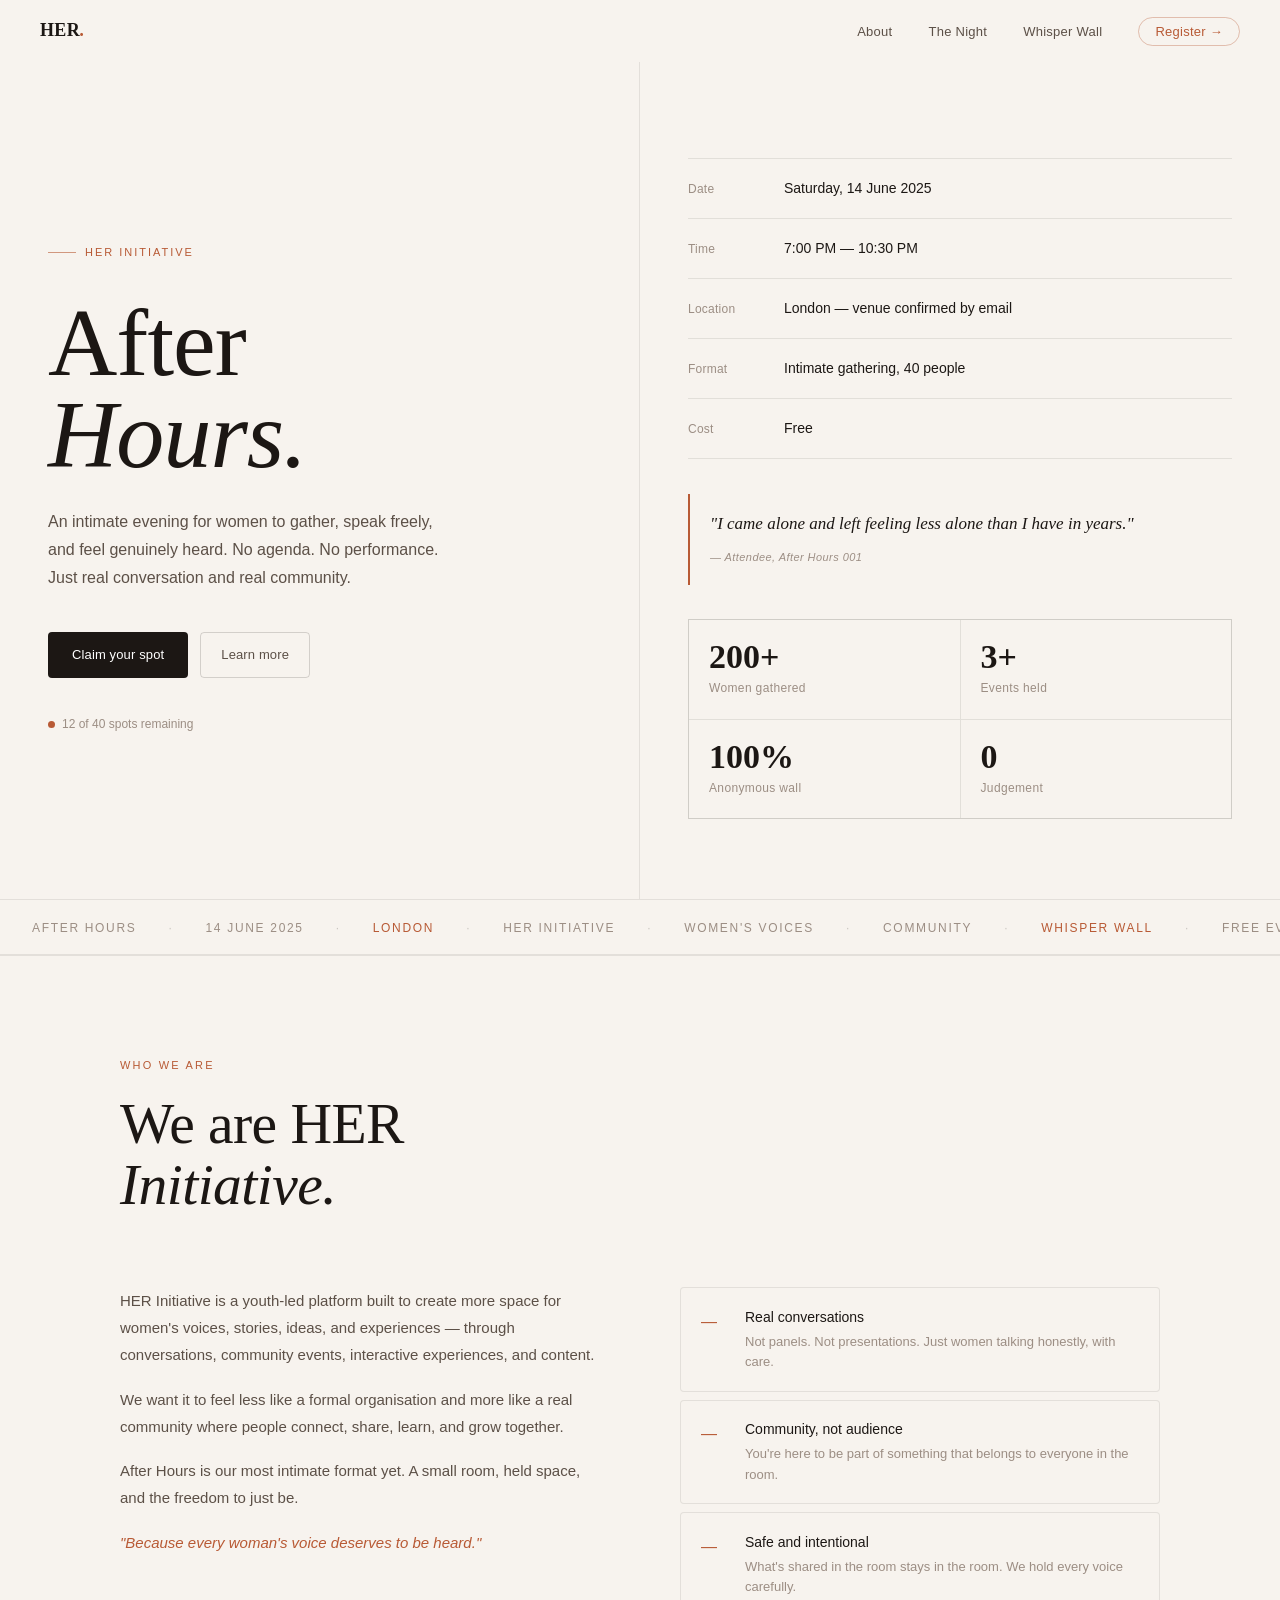
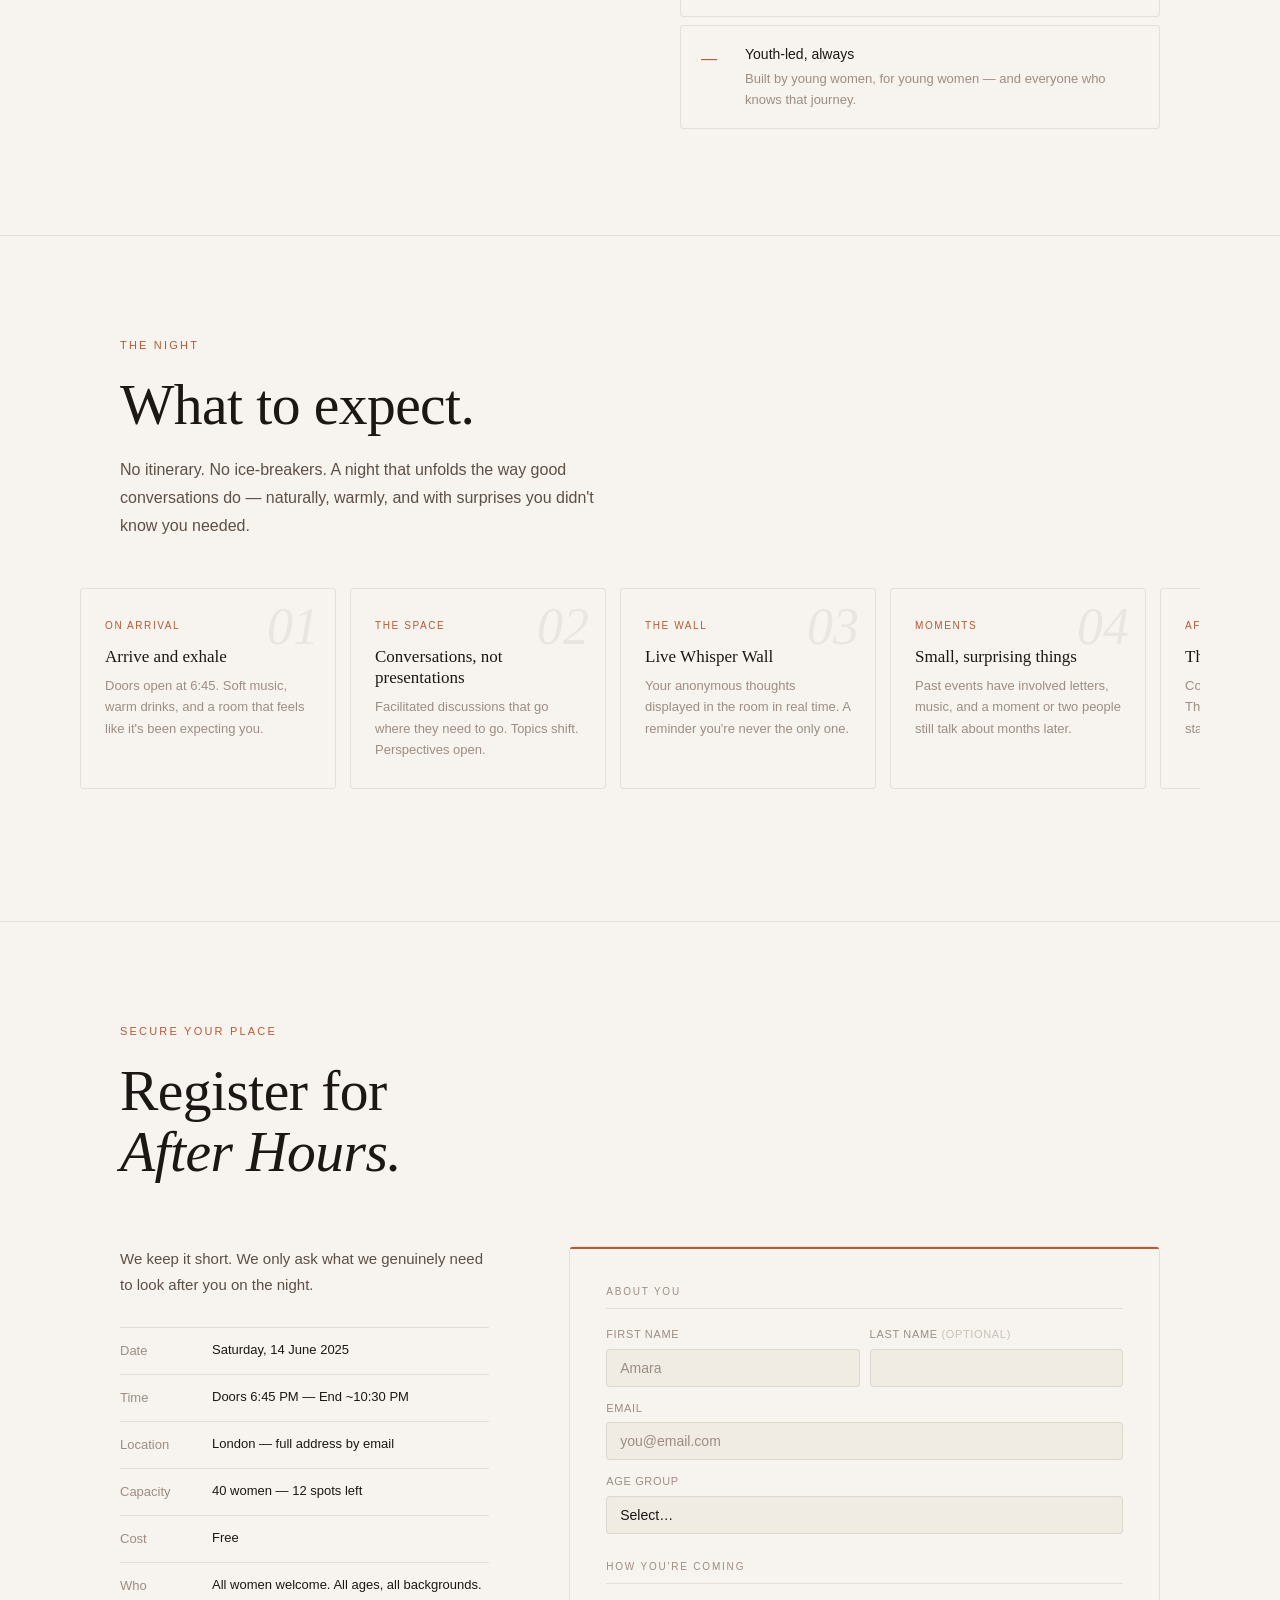
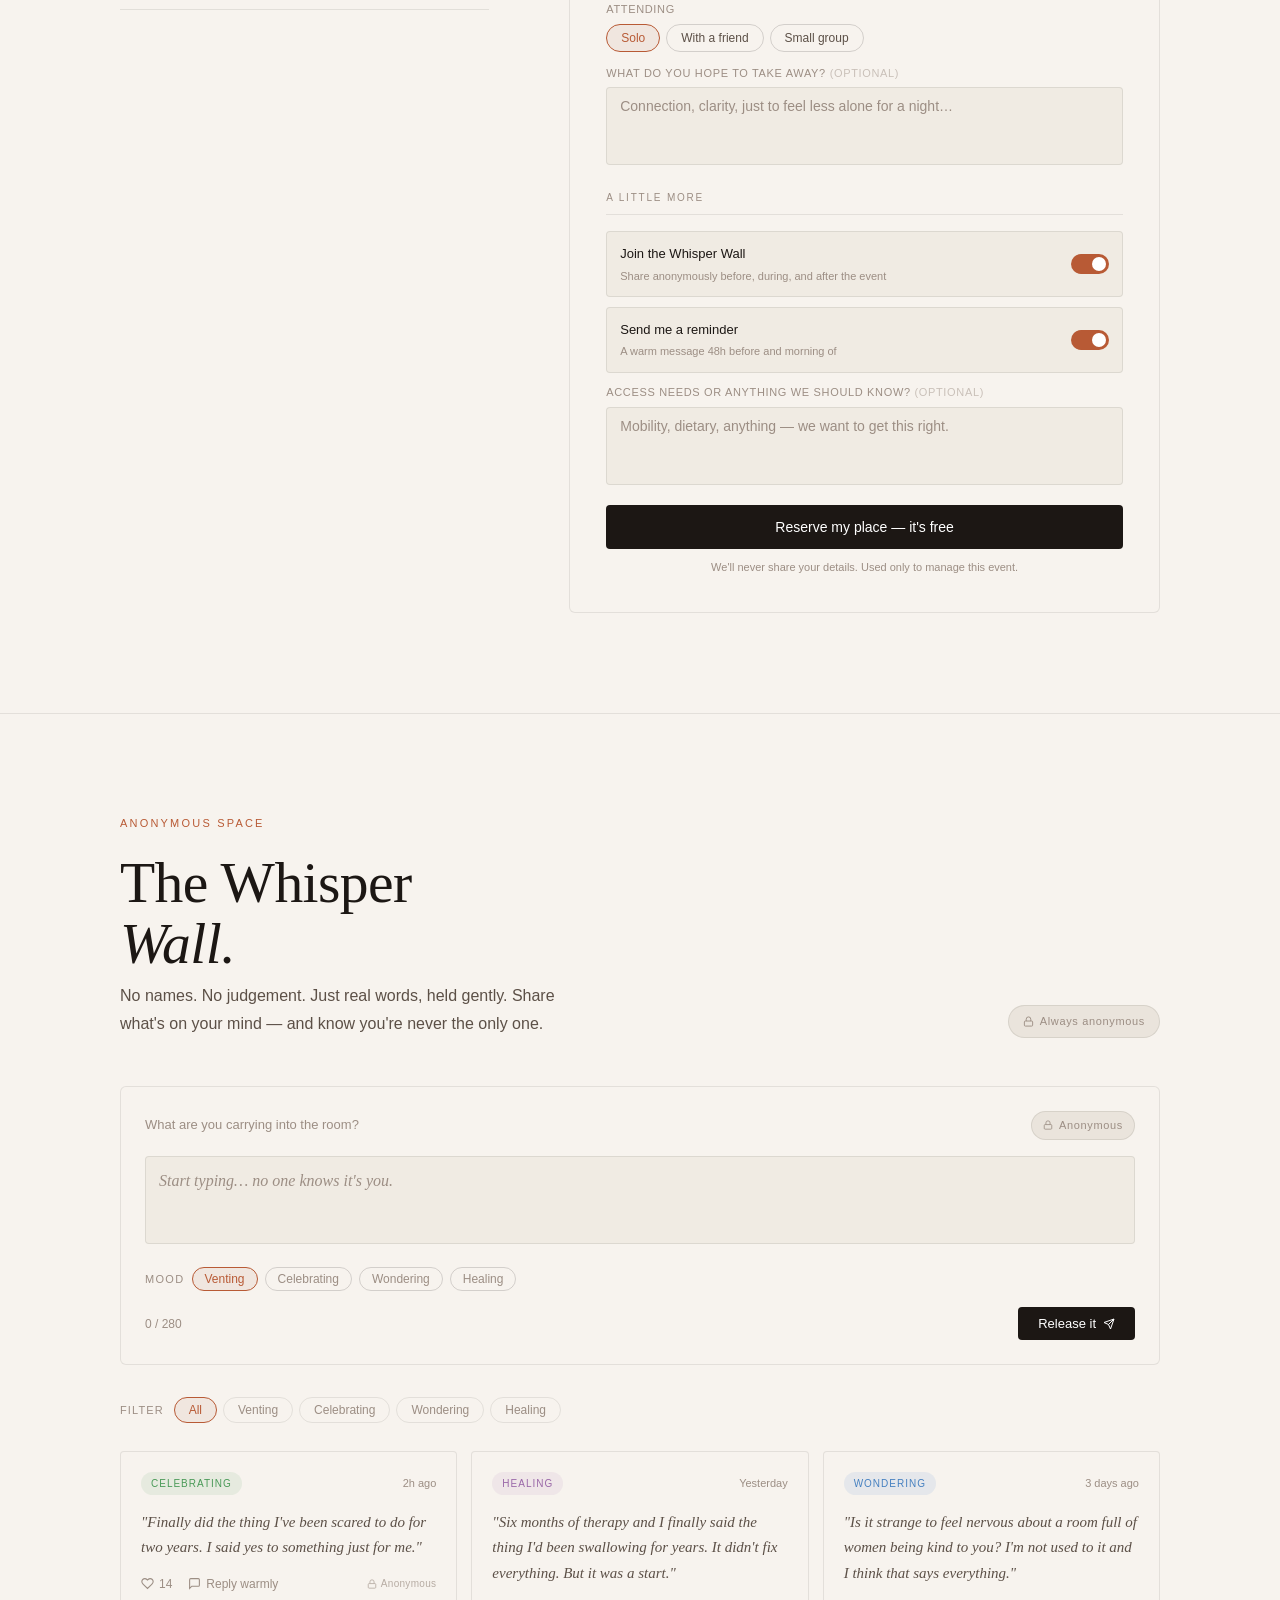
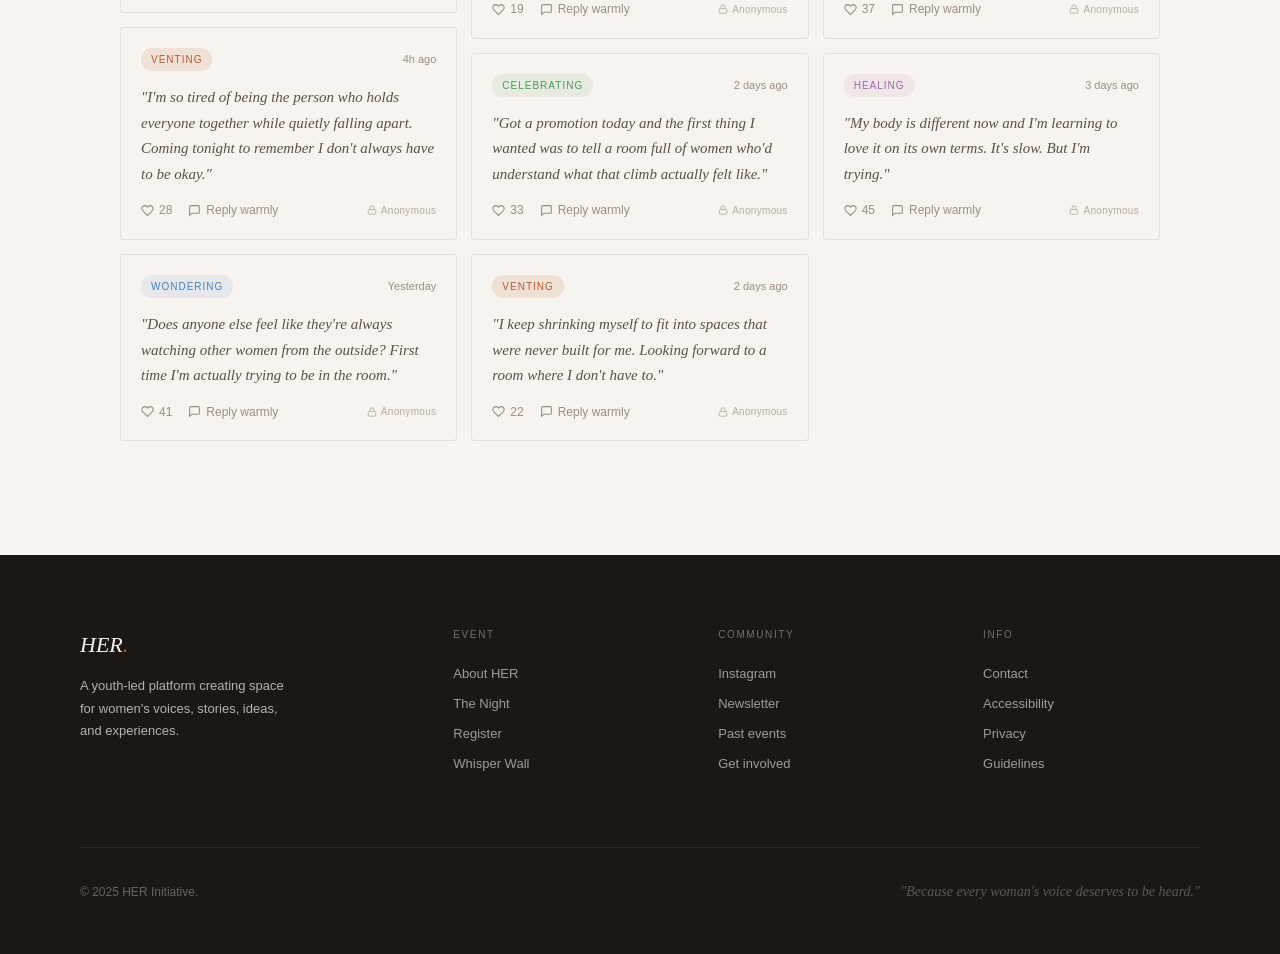
==== commit c518ffb6: "Rename ind.html to index.html" ====
--- a/index.html
+++ b/index.html
@@ -6,581 +6,1047 @@
 <title>HER: After Hours</title>
 <link rel="preconnect" href="https://fonts.googleapis.com"/>
 <link rel="preconnect" href="https://fonts.gstatic.com" crossorigin/>
-<link href="https://fonts.googleapis.com/css2?family=Playfair+Display:ital,wght@0,400;0,700;0,900;1,400;1,700;1,900&family=Cormorant+Garamond:ital,wght@0,300;0,400;1,300;1,400&family=DM+Sans:opsz,wght@9..40,300;9..40,400;9..40,500&display=swap"/>
+<link href="https://fonts.googleapis.com/css2?family=Playfair+Display:ital,wght@0,400;0,600;1,400;1,600&family=DM+Sans:opsz,wght@9..40,300;9..40,400;9..40,500&display=swap"/>
 <style>
-*,*::before,*::after{box-sizing:border-box;margin:0;padding:0}
-:root{
-  --bg:#0f0d09;--bg1:#161210;--bg2:#1e1914;--bg3:#26201a;
-  --a:#c9562a;--al:#e07050;--ap:rgba(201,86,42,0.13);
-  --cr:#f0e8d4;--cd:#b8a98e;--cm:#6e6050;
-  --b:rgba(240,232,212,0.07);--bm:rgba(240,232,212,0.14);
-  --fd:'Playfair Display',Georgia,serif;
-  --fi:'Cormorant Garamond',Georgia,serif;
-  --fb:'DM Sans',sans-serif;
-}
-html{scroll-behavior:smooth}
-body{background:var(--bg);color:var(--cr);font-family:var(--fb);font-size:16px;line-height:1.7;overflow-x:hidden;cursor:none}
-::-webkit-scrollbar{width:3px}::-webkit-scrollbar-track{background:var(--bg)}::-webkit-scrollbar-thumb{background:var(--a);border-radius:2px}
-::selection{background:rgba(201,86,42,0.3);color:var(--cr)}
-
-#cursor{position:fixed;width:10px;height:10px;border-radius:50%;background:var(--a);pointer-events:none;z-index:9999;transform:translate(-50%,-50%);mix-blend-mode:screen;transition:width .2s,height .2s}
-#cursor-ring{position:fixed;width:36px;height:36px;border-radius:50%;border:1px solid rgba(201,86,42,.5);pointer-events:none;z-index:9998;transform:translate(-50%,-50%);transition:all .12s ease;mix-blend-mode:screen}
-#progress{position:fixed;top:0;left:0;height:2px;background:linear-gradient(90deg,var(--a),var(--al));z-index:200;width:0%;transition:width .1s}
-
-nav{position:fixed;top:0;left:0;right:0;z-index:100;display:flex;align-items:center;justify-content:space-between;padding:0 3rem;height:68px;transition:all .4s}
-nav.scrolled{background:rgba(15,13,9,.92);backdrop-filter:blur(20px);border-bottom:1px solid var(--b)}
-.nav-logo{font-family:var(--fd);font-size:20px;font-weight:900;color:var(--cr);text-decoration:none;letter-spacing:.04em}
-.nav-logo span{color:var(--a)}
-.nav-links{display:flex;align-items:center;gap:2.5rem;list-style:none}
-.nav-links a{font-size:13px;color:var(--cd);text-decoration:none;letter-spacing:.04em;transition:color .2s;position:relative}
-.nav-links a::after{content:'';position:absolute;bottom:-2px;left:0;right:0;height:1px;background:var(--a);transform:scaleX(0);transform-origin:right;transition:transform .3s}
-.nav-links a:hover{color:var(--cr)}
-.nav-links a:hover::after{transform:scaleX(1);transform-origin:left}
-.ncta{color:var(--a)!important;border:1px solid rgba(201,86,42,.4);padding:7px 18px!important;border-radius:20px}
-.ncta::after{display:none!important}
-.ncta:hover{background:var(--a)!important;color:#fff!important;border-color:var(--a)!important}
-
-.ticker-wrap{background:var(--a);overflow:hidden;padding:9px 0}
-.ticker-track{display:inline-flex;animation:ticker 20s linear infinite;white-space:nowrap}
-.ticker-track span{font-size:11px;font-weight:500;letter-spacing:.18em;text-transform:uppercase;color:#fff;padding:0 2rem}
-.ticker-sep{color:rgba(255,255,255,.4)!important;letter-spacing:0!important}
-@keyframes ticker{from{transform:translateX(0)}to{transform:translateX(-50%)}}
-
-#hero{min-height:100vh;display:flex;align-items:center;position:relative;overflow:hidden;padding:68px 3rem 0}
-#hero-canvas{position:absolute;inset:0;pointer-events:none}
-.hero-grid{position:relative;z-index:2;width:100%;display:grid;grid-template-columns:1fr 240px;gap:3rem;align-items:center;padding:7rem 0 4rem}
-.hero-eyebrow{display:inline-flex;align-items:center;gap:12px;font-size:11px;font-weight:500;letter-spacing:.22em;text-transform:uppercase;color:var(--a);margin-bottom:2.5rem;opacity:0;animation:up .9s ease forwards .3s}
-.eline{width:36px;height:1px;background:var(--a)}
-.hero-h1{font-family:var(--fd);font-weight:900;line-height:.9;letter-spacing:-.02em;margin-bottom:1.75rem}
-.w1{font-size:clamp(72px,11vw,130px);display:block;opacity:0;animation:up .9s ease forwards .5s}
-.w2{font-size:clamp(72px,11vw,130px);font-style:italic;font-weight:400;display:block;color:var(--al);opacity:0;animation:up .9s ease forwards .65s;position:relative;margin-left:2rem}
-.w2::before{content:'✦';font-size:22px;position:absolute;left:-2rem;top:.4rem;color:var(--a);animation:spin 8s linear infinite}
-.hero-sub{font-family:var(--fi);font-size:20px;font-weight:300;font-style:italic;color:var(--cd);line-height:1.65;max-width:480px;margin-bottom:2.5rem;opacity:0;animation:up .9s ease forwards .8s}
-.hero-meta{display:flex;flex-wrap:wrap;gap:1rem;margin-bottom:2.5rem;opacity:0;animation:up .9s ease forwards .95s}
-.mpill{display:flex;align-items:center;gap:7px;font-size:13px;color:var(--cd);background:var(--b);border:1px solid var(--b);border-radius:20px;padding:6px 14px}
-.mpill svg{opacity:.6;flex-shrink:0}
-.hero-btns{display:flex;gap:1rem;align-items:center;flex-wrap:wrap;opacity:0;animation:up .9s ease forwards 1.1s}
-.btn-primary{position:relative;display:inline-flex;align-items:center;gap:9px;background:var(--a);color:#fff;font-family:var(--fb);font-size:14px;font-weight:500;padding:15px 32px;border-radius:5px;border:none;cursor:none;text-decoration:none;letter-spacing:.03em;overflow:hidden;transition:transform .2s}
-.btn-primary::before{content:'';position:absolute;inset:0;background:var(--al);transform:translateX(-101%);transition:transform .4s cubic-bezier(.4,0,.2,1)}
-.btn-primary:hover::before{transform:translateX(0)}
-.btn-primary:hover{transform:translateY(-1px)}
-.btn-primary>*{position:relative;z-index:1}
-.btn-ghost{display:inline-flex;align-items:center;gap:8px;color:var(--cd);font-family:var(--fb);font-size:13px;padding:15px 0;border:none;background:none;cursor:none;text-decoration:none;transition:color .2s}
-.btn-ghost:hover{color:var(--cr)}
-.spots-pill{display:inline-flex;align-items:center;gap:7px;font-size:11px;color:var(--al);background:var(--ap);border:1px solid rgba(201,86,42,.25);padding:5px 14px;border-radius:20px;margin-top:1.25rem;opacity:0;animation:up .9s ease forwards 1.25s}
-.pdot{width:7px;height:7px;border-radius:50%;background:var(--a);animation:pulse 2s infinite}
-.hero-cards{opacity:0;animation:fadeIn 1.2s ease forwards 1.2s;display:flex;flex-direction:column;gap:12px}
-.hcard{background:var(--bg2);border:1px solid var(--b);border-radius:6px;padding:1.1rem 1.25rem;transition:all .3s}
-.hcard:hover{border-color:var(--bm);transform:translateY(-2px)}
-.hstat-n{font-family:var(--fd);font-size:38px;font-weight:900;color:var(--al);line-height:1}
-.hstat-l{font-size:11px;color:var(--cm);letter-spacing:.06em;margin-top:3px}
-.hquote p{font-family:var(--fi);font-style:italic;font-size:14px;color:var(--cd);line-height:1.6;margin-bottom:.4rem}
-.hquote cite{font-size:11px;color:var(--cm)}
-.border-top-accent{border-top:1px solid var(--b)}
-
-.marquee-wrap{padding:3rem 0;border-top:1px solid var(--b);border-bottom:1px solid var(--b);overflow:hidden}
-.marquee-inner{display:flex;animation:marq 28s linear infinite}
-.mitem{display:inline-flex;align-items:center;gap:1.25rem;flex-shrink:0;padding:0 1.25rem}
-.mitem s{font-family:var(--fd);font-size:clamp(22px,3.5vw,46px);font-weight:900;font-style:italic;color:transparent;-webkit-text-stroke:1px rgba(240,232,212,.15);white-space:nowrap;text-decoration:none}
-.mitem s.lit{color:var(--cr);-webkit-text-stroke:0}
-.mdot{color:var(--a);font-size:1.1rem}
-@keyframes marq{from{transform:translateX(0)}to{transform:translateX(-50%)}}
-
-.sec{padding:110px 3rem;max-width:1200px;margin:0 auto}
-.eyebrow{font-size:11px;font-weight:500;letter-spacing:.22em;text-transform:uppercase;color:var(--a);margin-bottom:1rem;display:flex;align-items:center;gap:10px}
-.eyebrow::after{content:'';height:1px;width:28px;background:rgba(201,86,42,.4)}
-.sec-h{font-family:var(--fd);font-size:clamp(36px,5vw,68px);font-weight:900;line-height:1;margin-bottom:1.25rem}
-.sec-h em{font-style:italic;font-weight:400;color:var(--al)}
-.sec-p{font-family:var(--fi);font-size:18px;font-weight:300;font-style:italic;color:var(--cd);line-height:1.7;max-width:520px}
-
-#about{border-top:1px solid var(--b)}
-.about-grid{display:grid;grid-template-columns:1fr 1fr;gap:80px;align-items:center;margin-top:4rem}
-.about-big{font-family:var(--fd);font-size:clamp(80px,12vw,140px);font-weight:900;font-style:italic;color:transparent;-webkit-text-stroke:1px rgba(201,86,42,.18);line-height:1;margin-bottom:.75rem}
-.about-txt{font-size:14px;color:var(--cd);line-height:1.8}
-.about-txt p{margin-bottom:1rem}
-.about-quote{font-family:var(--fi);font-style:italic;font-size:17px;font-weight:300;color:var(--a);line-height:1.6}
-.pillars{display:flex;flex-direction:column;gap:8px}
-.pillar{display:flex;gap:1.25rem;align-items:flex-start;padding:1.25rem;border:1px solid var(--b);background:var(--bg1);border-radius:5px;transition:all .3s;cursor:default;position:relative;overflow:hidden}
-.pillar::after{content:'';position:absolute;left:0;top:0;bottom:0;width:2px;background:var(--a);transform:scaleY(0);transform-origin:bottom;transition:transform .3s}
-.pillar:hover{background:var(--bg2);border-color:var(--bm)}
-.pillar:hover::after{transform:scaleY(1)}
-.picon{width:38px;height:38px;border-radius:50%;background:var(--ap);border:1px solid rgba(201,86,42,.25);display:flex;align-items:center;justify-content:center;flex-shrink:0;color:var(--al);font-size:18px}
-.pillar h4{font-family:var(--fd);font-size:15px;font-weight:500;margin-bottom:3px}
-.pillar p{font-size:13px;color:var(--cm);line-height:1.6}
-
-#expect{border-top:1px solid var(--b);overflow:hidden;max-width:none;padding-right:0}
-.expect-hdr{padding-right:3rem;max-width:1200px;margin:0 auto;margin-bottom:2.5rem}
-.hscroll{display:flex;gap:16px;overflow-x:auto;padding:0.5rem 3rem 2.5rem 0;scrollbar-width:none;cursor:grab}
-.hscroll::-webkit-scrollbar{display:none}
-.hscroll:active{cursor:grabbing}
-.ecard{background:var(--bg1);border:1px solid var(--b);border-radius:8px;padding:2rem;min-width:280px;max-width:280px;flex-shrink:0;transition:all .35s;position:relative;overflow:hidden}
-.ecard::before{content:'';position:absolute;inset:0;background:linear-gradient(135deg,rgba(201,86,42,.09),transparent 60%);opacity:0;transition:opacity .35s}
-.ecard:hover{border-color:rgba(201,86,42,.35);transform:translateY(-6px)}
-.ecard:hover::before{opacity:1}
-.ecard-n{font-family:var(--fd);font-size:60px;font-weight:900;color:rgba(201,86,42,.1);line-height:1;position:absolute;top:.75rem;right:1rem}
-.ecard-tag{font-size:10px;letter-spacing:.15em;text-transform:uppercase;color:var(--a);margin-bottom:.75rem;display:block}
-.ecard h3{font-family:var(--fd);font-size:19px;font-weight:700;margin-bottom:.5rem;position:relative}
-.ecard p{font-size:13px;color:var(--cm);line-height:1.65;position:relative}
-
-#register{border-top:1px solid var(--b)}
-.reg-grid{display:grid;grid-template-columns:1fr 1.5fr;gap:80px;align-items:start;margin-top:4rem}
-.reg-sticky{position:sticky;top:100px}
-.icard{background:var(--bg1);border:1px solid var(--b);border-radius:8px;padding:1.75rem;margin-top:1.5rem}
-.irow{display:flex;gap:10px;align-items:flex-start;padding:10px 0;border-bottom:1px solid var(--b);font-size:13px}
-.irow:last-child{border:none;padding-bottom:0}
-.il{color:var(--cm);flex-shrink:0;width:72px}
-.iv{color:var(--cd);line-height:1.5}
-.fshell{background:var(--bg1);border:1px solid var(--b);border-radius:10px;padding:2.5rem;position:relative;overflow:hidden}
-.fshell::before{content:'';position:absolute;top:0;left:0;right:0;height:2px;background:linear-gradient(90deg,var(--a),var(--al),transparent)}
-.fsec{font-size:11px;font-weight:500;letter-spacing:.14em;text-transform:uppercase;color:var(--a);margin:1.5rem 0 1rem;padding-bottom:.5rem;border-bottom:1px solid var(--b)}
-.fsec:first-child{margin-top:0}
-.fr2{display:grid;grid-template-columns:1fr 1fr;gap:12px}
-.fld{display:flex;flex-direction:column;gap:6px;margin-bottom:14px}
-.fld label{font-size:11px;font-weight:500;letter-spacing:.07em;text-transform:uppercase;color:var(--cm)}
-.fld input,.fld select,.fld textarea{font-family:var(--fb);font-size:14px;background:var(--bg2);border:1px solid var(--b);border-radius:5px;padding:11px 14px;color:var(--cr);width:100%;outline:none;transition:border-color .2s,background .2s;-webkit-appearance:none}
-.fld input::placeholder,.fld textarea::placeholder{color:var(--cm)}
-.fld input:focus,.fld select:focus,.fld textarea:focus{border-color:rgba(201,86,42,.5);background:var(--bg3)}
-.fld textarea{resize:none;height:78px}
-.chips{display:flex;gap:6px;flex-wrap:wrap}
-.chip{font-size:12px;font-family:var(--fb);padding:6px 15px;border-radius:20px;border:1px solid var(--bm);background:transparent;color:var(--cd);cursor:none;transition:all .15s}
-.chip.on{border-color:var(--a);background:var(--ap);color:var(--al)}
-.trow{display:flex;align-items:center;justify-content:space-between;padding:13px 14px;background:var(--bg2);border:1px solid var(--b);border-radius:5px;margin-bottom:12px;cursor:pointer;transition:border-color .2s}
-.trow:hover{border-color:var(--bm)}
-.tl h5{font-size:13px;font-weight:500;margin-bottom:2px}
-.tl p{font-size:11px;color:var(--cm)}
-.tgl{width:40px;height:22px;border-radius:11px;background:var(--a);position:relative;flex-shrink:0;transition:background .2s}
-.tgl::after{content:'';position:absolute;width:16px;height:16px;background:#fff;border-radius:50%;top:3px;right:3px;transition:all .2s}
-.tgl.off{background:var(--b)}
-.tgl.off::after{right:auto;left:3px}
-.sbtn{width:100%;background:var(--a);color:#fff;font-family:var(--fb);font-size:15px;font-weight:500;padding:16px;border-radius:5px;border:none;cursor:none;display:flex;align-items:center;justify-content:center;gap:10px;position:relative;overflow:hidden;transition:transform .2s}
-.sbtn::before{content:'';position:absolute;inset:0;background:var(--al);transform:translateX(-101%);transition:transform .4s cubic-bezier(.4,0,.2,1)}
-.sbtn:hover{transform:translateY(-1px)}
-.sbtn:hover::before{transform:translateX(0)}
-.sbtn>*{position:relative;z-index:1}
-.fnote{font-size:11px;color:var(--cm);text-align:center;margin-top:10px;line-height:1.6}
-.suc{display:none;text-align:center;padding:3rem 1rem}
-.suc-icon{width:68px;height:68px;border-radius:50%;background:var(--ap);border:1px solid rgba(201,86,42,.3);display:flex;align-items:center;justify-content:center;margin:0 auto 1.5rem;font-size:28px;animation:heartbeat 1.5s ease infinite}
-@keyframes heartbeat{0%,100%{transform:scale(1)}50%{transform:scale(1.1)}}
-.suc h3{font-family:var(--fd);font-size:30px;margin-bottom:.75rem}
-.suc p{font-size:14px;color:var(--cd);max-width:320px;margin:0 auto 1.5rem;line-height:1.65}
-
-#wall{border-top:1px solid var(--b);max-width:1200px}
-.wall-hdr{display:flex;align-items:flex-end;justify-content:space-between;flex-wrap:wrap;gap:1.5rem;margin-bottom:3rem}
-.atag{display:inline-flex;align-items:center;gap:7px;font-size:12px;font-weight:500;color:var(--al);background:var(--ap);border:1px solid rgba(201,86,42,.25);padding:7px 16px;border-radius:20px;letter-spacing:.04em}
-.compose{background:var(--bg1);border:1px solid var(--bm);border-radius:10px;padding:1.75rem;margin-bottom:2rem;position:relative;overflow:hidden;transition:border-color .3s}
-.compose::before{content:'';position:absolute;top:0;left:0;right:0;height:2px;background:linear-gradient(90deg,var(--a),var(--al),transparent)}
-.compose:focus-within{border-color:rgba(201,86,42,.4)}
-.ctop{display:flex;align-items:center;justify-content:space-between;margin-bottom:1rem}
-.ctop span{font-size:13px;color:var(--cm)}
-.compose textarea{font-family:var(--fi);font-size:17px;font-style:italic;font-weight:300;width:100%;height:90px;background:var(--bg2);border:1px solid var(--b);border-radius:5px;padding:12px 14px;color:var(--cr);resize:none;outline:none;line-height:1.65;transition:border-color .2s;margin-bottom:1rem}
-.compose textarea::placeholder{color:var(--cm);font-style:italic}
-.compose textarea:focus{border-color:rgba(201,86,42,.35)}
-.mood-row{display:flex;align-items:center;gap:8px;flex-wrap:wrap;margin-bottom:1rem}
-.mlbl{font-size:11px;letter-spacing:.12em;text-transform:uppercase;color:var(--cm);font-weight:500}
-.mchip{font-size:12px;font-family:var(--fb);padding:5px 14px;border-radius:20px;border:1px solid var(--bm);background:transparent;color:var(--cd);cursor:none;transition:all .15s}
-.mchip.on{border-color:var(--a);background:var(--ap);color:var(--al)}
-.cfoot{display:flex;justify-content:space-between;align-items:center}
-.ccount{font-size:12px;color:var(--cm)}
-.rbtn{display:inline-flex;align-items:center;gap:7px;background:var(--a);color:#fff;font-family:var(--fb);font-size:13px;font-weight:500;padding:10px 22px;border-radius:5px;border:none;cursor:none;position:relative;overflow:hidden;transition:transform .2s}
-.rbtn::before{content:'';position:absolute;inset:0;background:var(--al);transform:translateX(-101%);transition:transform .35s cubic-bezier(.4,0,.2,1)}
-.rbtn:hover{transform:translateY(-1px)}
-.rbtn:hover::before{transform:translateX(0)}
-.rbtn>*{position:relative;z-index:1}
-.filters{display:flex;gap:6px;flex-wrap:wrap;margin-bottom:1.75rem;align-items:center}
-.flbl{font-size:11px;color:var(--cm);letter-spacing:.1em;text-transform:uppercase;margin-right:4px}
-.fchip{font-size:12px;font-family:var(--fb);padding:5px 15px;border-radius:20px;border:1px solid var(--b);background:transparent;color:var(--cm);cursor:none;transition:all .15s}
-.fchip:hover{color:var(--cr);border-color:var(--bm)}
-.fchip.on{color:var(--al);border-color:rgba(201,86,42,.4);background:var(--ap)}
-.posts-grid{columns:3;gap:14px}
-.post{background:var(--bg1);border:1px solid var(--b);border-radius:8px;padding:1.25rem;display:inline-block;width:100%;margin-bottom:14px;transition:all .3s;position:relative;overflow:hidden;break-inside:avoid}
-.post::after{content:'';position:absolute;bottom:0;left:0;right:0;height:1px;background:var(--a);transform:scaleX(0);transform-origin:left;transition:transform .4s}
-.post:hover{border-color:var(--bm);transform:translateY(-2px)}
-.post:hover::after{transform:scaleX(1)}
-.ptop{display:flex;align-items:center;justify-content:space-between;margin-bottom:.9rem}
-.pmood{font-size:10px;font-weight:500;letter-spacing:.1em;text-transform:uppercase;padding:3px 10px;border-radius:20px}
-.mv{background:rgba(201,86,42,.15);color:#e07050}
-.mc{background:rgba(76,175,80,.12);color:#81c784}
-.mw{background:rgba(66,165,245,.12);color:#64b5f6}
-.mh{background:rgba(206,147,216,.12);color:#ce93d8}
-.ptime{font-size:11px;color:var(--cm)}
-.ptxt{font-family:var(--fi);font-style:italic;font-size:15px;font-weight:300;color:var(--cd);line-height:1.7;margin-bottom:.9rem}
-.pfoot{display:flex;align-items:center;justify-content:space-between}
-.pacts{display:flex;gap:1rem}
-.pact{display:flex;align-items:center;gap:5px;font-size:12px;color:var(--cm);background:none;border:none;cursor:none;font-family:var(--fb);transition:color .15s;padding:0}
-.pact:hover{color:var(--cd)}
-.pact.liked{color:var(--a)}
-.panon{font-size:10px;color:var(--cm);display:flex;align-items:center;gap:4px;opacity:.6}
-.new-anim{animation:postIn .5s cubic-bezier(.4,0,.2,1) both}
-@keyframes postIn{from{opacity:0;transform:translateY(-14px) scale(.97)}to{opacity:1;transform:none}}
-
-#float-cta{position:fixed;bottom:2rem;right:2rem;z-index:90;opacity:0;transform:translateY(20px);transition:opacity .4s,transform .4s;pointer-events:none}
-#float-cta.show{opacity:1;transform:none;pointer-events:all}
-.float-btn{background:var(--a);color:#fff;font-family:var(--fb);font-size:13px;font-weight:500;padding:12px 22px;border-radius:30px;border:none;cursor:none;display:flex;align-items:center;gap:8px;box-shadow:0 8px 32px rgba(201,86,42,.4);transition:transform .2s;text-decoration:none}
-.float-btn:hover{transform:scale(1.04)}
-
-footer{border-top:1px solid var(--b);padding:80px 3rem 50px;max-width:1200px;margin:0 auto}
-.foot-big{font-family:var(--fd);font-size:clamp(60px,9vw,120px);font-weight:900;font-style:italic;color:transparent;-webkit-text-stroke:1px rgba(240,232,212,.06);text-align:center;margin-bottom:2.5rem;line-height:1;letter-spacing:-.02em}
-.foot-main{display:grid;grid-template-columns:1.4fr 1fr 1fr 1fr;gap:3rem;margin-bottom:4rem}
-.foot-brand h2{font-family:var(--fd);font-size:26px;font-weight:900;margin-bottom:.75rem}
-.foot-brand h2 span{color:var(--a)}
-.foot-brand p{font-size:13px;color:var(--cm);line-height:1.7;max-width:240px;margin-bottom:1.5rem}
-.fsocs{display:flex;gap:10px}
-.fsoc{width:34px;height:34px;border-radius:50%;border:1px solid var(--b);display:flex;align-items:center;justify-content:center;color:var(--cm);text-decoration:none;transition:all .2s;font-size:13px}
-.fsoc:hover{border-color:var(--a);color:var(--al)}
-.fcol h4{font-size:11px;font-weight:500;letter-spacing:.14em;text-transform:uppercase;color:var(--cm);margin-bottom:1.25rem}
-.fcol a{display:block;font-size:13px;color:var(--cd);text-decoration:none;margin-bottom:9px;transition:color .2s}
-.fcol a:hover{color:var(--cr)}
-.foot-btm{display:flex;justify-content:space-between;align-items:center;padding-top:2rem;border-top:1px solid var(--b);flex-wrap:wrap;gap:1rem}
-.foot-btm p{font-size:12px;color:var(--cm)}
-.foot-tag{font-family:var(--fi);font-style:italic;font-size:14px;color:var(--cm)}
-
-@keyframes up{from{opacity:0;transform:translateY(28px)}to{opacity:1;transform:translateY(0)}}
-@keyframes fadeIn{from{opacity:0}to{opacity:1}}
-@keyframes spin{from{transform:rotate(0)}to{transform:rotate(360deg)}}
-@keyframes pulse{0%,100%{opacity:1;transform:scale(1)}50%{opacity:.5;transform:scale(.9)}}
-.rev{opacity:0;transform:translateY(32px);transition:opacity .8s ease,transform .8s ease}
-.rev-l{opacity:0;transform:translateX(-32px);transition:opacity .8s ease,transform .8s ease}
-.rev-r{opacity:0;transform:translateX(32px);transition:opacity .8s ease,transform .8s ease}
-.rev.in,.rev-l.in,.rev-r.in{opacity:1;transform:none}
-[data-d="1"]{transition-delay:.1s}[data-d="2"]{transition-delay:.2s}[data-d="3"]{transition-delay:.3s}[data-d="4"]{transition-delay:.4s}[data-d="5"]{transition-delay:.5s}
-
-@media(max-width:900px){
-  nav{padding:0 1.5rem}.nav-links{display:none}
-  #hero{padding:68px 1.5rem 0}.hero-cards{display:none}
-  .hero-grid{grid-template-columns:1fr;padding:5rem 0 3rem}
-  .sec{padding:70px 1.5rem}
-  #expect{padding-left:1.5rem}.expect-hdr{padding-right:1.5rem}
-  .about-grid,.reg-grid{grid-template-columns:1fr;gap:2.5rem}
-  .reg-sticky{position:static}.fr2{grid-template-columns:1fr}
-  .posts-grid{columns:1}
-  footer{padding:50px 1.5rem 40px}
-  .foot-main{grid-template-columns:1fr 1fr;gap:2rem}
-  .hscroll{padding-bottom:2rem}
+
+/* ─── RESET & ROOT ─── */
+*, *::before, *::after { box-sizing: border-box; margin: 0; padding: 0; }
+
+:root {
+  --bg:      #F7F3EE;
+  --bg-warm: #F0EBE3;
+  --surface: #EAE4DC;
+  --ink:     #1C1714;
+  --ink-2:   #5C5047;
+  --ink-3:   #9C8E84;
+  --accent:  #B85A35;
+  --accent-s:#F0E6DF;
+  --border:  rgba(28,23,20,.09);
+  --border-m:rgba(28,23,20,.16);
+  --fd: 'Playfair Display', Georgia, serif;
+  --fb: 'DM Sans', sans-serif;
+  --ease: cubic-bezier(.4,0,.2,1);
+}
+
+html { scroll-behavior: smooth; }
+body {
+  background: var(--bg);
+  color: var(--ink);
+  font-family: var(--fb);
+  font-size: 15px;
+  line-height: 1.7;
+  overflow-x: hidden;
+  -webkit-font-smoothing: antialiased;
+}
+
+::selection { background: var(--accent-s); color: var(--ink); }
+::-webkit-scrollbar { width: 3px; }
+::-webkit-scrollbar-track { background: var(--bg); }
+::-webkit-scrollbar-thumb { background: var(--accent); border-radius: 2px; }
+
+/* ─── PROGRESS ─── */
+#bar {
+  position: fixed; top: 0; left: 0;
+  height: 2px; width: 0%;
+  background: var(--accent);
+  z-index: 300;
+  transition: width .08s linear;
+}
+
+/* ─── NAV ─── */
+nav {
+  position: fixed; top: 0; left: 0; right: 0;
+  z-index: 200;
+  display: flex; align-items: center; justify-content: space-between;
+  padding: 0 2.5rem;
+  height: 62px;
+  transition: background .35s, border-color .35s;
+  border-bottom: 1px solid transparent;
+}
+nav.pinned {
+  background: rgba(247,243,238,.92);
+  backdrop-filter: blur(16px);
+  border-color: var(--border);
+}
+.logo {
+  font-family: var(--fd);
+  font-size: 18px; font-weight: 600;
+  color: var(--ink); text-decoration: none;
+  letter-spacing: .02em;
+}
+.logo em { font-style: italic; color: var(--accent); }
+.nav-links { display: flex; align-items: center; gap: 2.25rem; list-style: none; }
+.nav-links a {
+  font-size: 13px; font-weight: 400;
+  color: var(--ink-2); text-decoration: none;
+  letter-spacing: .02em;
+  transition: color .2s;
+}
+.nav-links a:hover { color: var(--ink); }
+.nav-links a.cta {
+  font-size: 13px; font-weight: 500;
+  color: var(--accent);
+  border: 1px solid rgba(184,90,53,.35);
+  padding: 6px 16px; border-radius: 20px;
+  transition: background .2s, color .2s, border-color .2s;
+}
+.nav-links a.cta:hover {
+  background: var(--accent); color: #fff;
+  border-color: var(--accent);
+}
+
+/* ─── FLOATING CTA ─── */
+#fcta {
+  position: fixed; bottom: 2rem; right: 2rem;
+  z-index: 150;
+  opacity: 0; transform: translateY(12px) scale(.96);
+  transition: opacity .4s var(--ease), transform .4s var(--ease);
+  pointer-events: none;
+}
+#fcta.show { opacity: 1; transform: none; pointer-events: all; }
+#fcta a {
+  display: flex; align-items: center; gap: 8px;
+  font-family: var(--fb); font-size: 13px; font-weight: 500;
+  color: #fff; text-decoration: none;
+  background: var(--ink);
+  padding: 11px 20px; border-radius: 24px;
+  box-shadow: 0 4px 24px rgba(28,23,20,.18);
+  transition: background .2s, transform .2s;
+}
+#fcta a:hover { background: var(--accent); transform: translateY(-1px); }
+
+/* ─── REVEAL SYSTEM ─── */
+.r {
+  opacity: 0; transform: translateY(22px);
+  transition: opacity .75s var(--ease), transform .75s var(--ease);
+}
+.r.go { opacity: 1; transform: none; }
+.r-l { opacity: 0; transform: translateX(-22px); transition: opacity .75s var(--ease), transform .75s var(--ease); }
+.r-l.go { opacity: 1; transform: none; }
+.r-r { opacity: 0; transform: translateX(22px); transition: opacity .75s var(--ease), transform .75s var(--ease); }
+.r-r.go { opacity: 1; transform: none; }
+[data-d="1"] { transition-delay: .08s; }
+[data-d="2"] { transition-delay: .16s; }
+[data-d="3"] { transition-delay: .24s; }
+[data-d="4"] { transition-delay: .32s; }
+[data-d="5"] { transition-delay: .40s; }
+
+/* ─── HERO ─── */
+#hero {
+  padding: 62px 0 0;
+  min-height: 100vh;
+  display: flex; flex-direction: column;
+}
+
+.hero-body {
+  flex: 1;
+  display: grid;
+  grid-template-columns: 1fr 1fr;
+  border-bottom: 1px solid var(--border);
+}
+
+.hero-left {
+  padding: 6rem 3rem 5rem;
+  border-right: 1px solid var(--border);
+  display: flex; flex-direction: column; justify-content: center;
+}
+
+.hero-tag {
+  display: inline-flex; align-items: center; gap: 9px;
+  font-size: 11px; font-weight: 500; letter-spacing: .18em;
+  text-transform: uppercase; color: var(--accent);
+  margin-bottom: 2.25rem;
+  opacity: 0; animation: up .8s var(--ease) forwards .2s;
+}
+.hero-tag::before {
+  content: ''; display: block;
+  width: 28px; height: 1px; background: var(--accent); opacity: .6;
+}
+
+.hero-h1 {
+  font-family: var(--fd);
+  font-size: clamp(54px, 7.5vw, 100px);
+  font-weight: 400; line-height: .95;
+  letter-spacing: -.01em;
+  margin-bottom: 1.75rem;
+  opacity: 0; animation: up .8s var(--ease) forwards .35s;
+}
+.hero-h1 em {
+  font-style: italic; font-weight: 400;
+  display: block;
+}
+
+.hero-p {
+  font-size: 16px; font-weight: 300;
+  color: var(--ink-2); line-height: 1.75;
+  max-width: 400px; margin-bottom: 2.5rem;
+  opacity: 0; animation: up .8s var(--ease) forwards .5s;
+}
+
+.hero-actions {
+  display: flex; gap: .75rem; align-items: center; flex-wrap: wrap;
+  margin-bottom: 2.25rem;
+  opacity: 0; animation: up .8s var(--ease) forwards .65s;
+}
+
+.btn {
+  display: inline-flex; align-items: center; gap: 7px;
+  font-family: var(--fb); font-size: 13px; font-weight: 500;
+  text-decoration: none; border: none; cursor: pointer;
+  border-radius: 4px; letter-spacing: .01em;
+  transition: all .22s var(--ease);
+}
+.btn-fill {
+  background: var(--ink); color: #fff;
+  padding: 12px 24px;
+}
+.btn-fill:hover { background: var(--accent); transform: translateY(-1px); }
+.btn-outline {
+  background: transparent; color: var(--ink-2);
+  border: 1px solid var(--border-m);
+  padding: 11px 20px;
+}
+.btn-outline:hover { border-color: var(--ink); color: var(--ink); }
+
+.spots-note {
+  font-size: 12px; color: var(--ink-3);
+  display: flex; align-items: center; gap: 7px;
+  opacity: 0; animation: up .8s var(--ease) forwards .8s;
+}
+.dot-live {
+  width: 7px; height: 7px; border-radius: 50%;
+  background: var(--accent);
+  animation: breathe 2.4s ease infinite;
+  flex-shrink: 0;
+}
+@keyframes breathe {
+  0%, 100% { opacity: 1; transform: scale(1); }
+  50% { opacity: .4; transform: scale(.75); }
+}
+
+.hero-right {
+  padding: 6rem 3rem 5rem;
+  display: flex; flex-direction: column; justify-content: space-between;
+  gap: 2rem;
+  opacity: 0; animation: fadeIn .9s var(--ease) forwards .9s;
+}
+
+.hero-meta-list {
+  display: flex; flex-direction: column; gap: 0;
+}
+.meta-row {
+  display: flex; align-items: flex-start; gap: 1rem;
+  padding: 1.1rem 0;
+  border-bottom: 1px solid var(--border);
+  font-size: 14px;
+}
+.meta-row:first-child { border-top: 1px solid var(--border); }
+.meta-label { color: var(--ink-3); width: 80px; flex-shrink: 0; font-size: 12px; padding-top: 2px; letter-spacing: .02em; }
+.meta-val { color: var(--ink); font-weight: 400; }
+
+.hero-quote {
+  border-left: 2px solid var(--accent);
+  padding: 1rem 1.25rem;
+}
+.hero-quote p {
+  font-family: var(--fd);
+  font-size: 17px; font-weight: 400; font-style: italic;
+  color: var(--ink); line-height: 1.6;
+  margin-bottom: .4rem;
+}
+.hero-quote cite {
+  font-size: 11px; color: var(--ink-3); letter-spacing: .04em;
+}
+
+.hero-stats {
+  display: grid; grid-template-columns: 1fr 1fr; gap: 1px;
+  background: var(--border);
+  border: 1px solid var(--border);
+}
+.hstat {
+  background: var(--bg);
+  padding: 1.25rem;
+}
+.hstat-n {
+  font-family: var(--fd);
+  font-size: 34px; font-weight: 600;
+  color: var(--ink); line-height: 1;
+  margin-bottom: 4px;
+}
+.hstat-l { font-size: 12px; color: var(--ink-3); letter-spacing: .03em; }
+
+/* ─── MARQUEE STRIP ─── */
+.strip {
+  border-bottom: 1px solid var(--border);
+  overflow: hidden; padding: 14px 0;
+  background: var(--bg);
+}
+.strip-track {
+  display: inline-flex;
+  animation: strip-move 28s linear infinite;
+  white-space: nowrap;
+}
+.strip-track span {
+  font-size: 12px; font-weight: 400; letter-spacing: .14em;
+  text-transform: uppercase; color: var(--ink-3);
+  padding: 0 2rem;
+}
+.strip-track span.hi { color: var(--accent); }
+@keyframes strip-move { from { transform: translateX(0); } to { transform: translateX(-50%); } }
+
+/* ─── SECTION WRAPPER ─── */
+.wrap { max-width: 1120px; margin: 0 auto; padding: 0 2.5rem; }
+.section { padding: 100px 0; border-top: 1px solid var(--border); }
+
+.eyebrow {
+  font-size: 11px; font-weight: 500; letter-spacing: .2em;
+  text-transform: uppercase; color: var(--accent);
+  margin-bottom: 1.25rem;
+}
+.sec-h {
+  font-family: var(--fd);
+  font-size: clamp(34px, 4.5vw, 58px);
+  font-weight: 400; line-height: 1.05;
+  margin-bottom: 1.25rem; letter-spacing: -.01em;
+}
+.sec-h em { font-style: italic; }
+.sec-p {
+  font-size: 16px; font-weight: 300;
+  color: var(--ink-2); line-height: 1.75;
+  max-width: 500px;
+}
+
+/* ─── ABOUT ─── */
+.about-grid {
+  display: grid;
+  grid-template-columns: 1fr 1fr;
+  gap: 5rem;
+  align-items: start;
+  margin-top: 4.5rem;
+}
+.about-body { font-size: 15px; color: var(--ink-2); line-height: 1.8; }
+.about-body p { margin-bottom: 1.1rem; }
+.about-body p:last-child { color: var(--accent); font-style: italic; }
+
+.pillars { display: flex; flex-direction: column; gap: 2px; }
+.pillar {
+  display: flex; gap: 1rem; align-items: flex-start;
+  padding: 1.1rem 1.25rem;
+  border: 1px solid var(--border);
+  border-radius: 4px;
+  background: var(--bg);
+  transition: background .25s, border-color .25s;
+  margin-bottom: 6px;
+  position: relative;
+}
+.pillar::before {
+  content: '';
+  position: absolute; left: 0; top: 0; bottom: 0;
+  width: 2px; background: var(--accent);
+  border-radius: 4px 0 0 4px;
+  transform: scaleY(0); transform-origin: bottom;
+  transition: transform .28s var(--ease);
+}
+.pillar:hover { background: var(--surface); border-color: var(--border-m); }
+.pillar:hover::before { transform: scaleY(1); }
+.pillar-sym {
+  font-size: 16px; color: var(--accent); flex-shrink: 0;
+  width: 28px; padding-top: 2px;
+}
+.pillar h4 { font-size: 14px; font-weight: 500; margin-bottom: 2px; color: var(--ink); }
+.pillar p { font-size: 13px; color: var(--ink-3); line-height: 1.6; }
+
+/* ─── EXPECT ─── */
+#expect { overflow: hidden; }
+.expect-intro { margin-bottom: 3rem; }
+.hscroll {
+  display: flex; gap: 14px;
+  overflow-x: auto; padding: 0 2.5rem 2rem 0;
+  scrollbar-width: none; cursor: grab;
+}
+.hscroll::-webkit-scrollbar { display: none; }
+.hscroll:active { cursor: grabbing; }
+.ecard {
+  min-width: 256px; max-width: 256px;
+  border: 1px solid var(--border); border-radius: 4px;
+  padding: 1.75rem 1.5rem;
+  background: var(--bg);
+  flex-shrink: 0;
+  position: relative; overflow: hidden;
+  transition: border-color .25s, background .25s, transform .25s;
+}
+.ecard:hover {
+  border-color: var(--border-m);
+  background: var(--surface);
+  transform: translateY(-4px);
+}
+.ecard-num {
+  font-family: var(--fd); font-style: italic;
+  font-size: 52px; color: rgba(28,23,20,.06);
+  line-height: 1; position: absolute;
+  top: .75rem; right: 1rem;
+  pointer-events: none;
+}
+.ecard-tag {
+  font-size: 10px; letter-spacing: .16em;
+  text-transform: uppercase; color: var(--accent);
+  margin-bottom: .75rem; display: block;
+}
+.ecard h3 {
+  font-family: var(--fd); font-size: 17px; font-weight: 400;
+  margin-bottom: .5rem; line-height: 1.25;
+}
+.ecard p { font-size: 13px; color: var(--ink-3); line-height: 1.65; }
+
+/* ─── REGISTER ─── */
+.reg-grid {
+  display: grid;
+  grid-template-columns: 1fr 1.6fr;
+  gap: 5rem;
+  align-items: start;
+  margin-top: 4rem;
+}
+.reg-sticky { position: sticky; top: 80px; }
+.ilist { margin-top: 1.75rem; border-top: 1px solid var(--border); }
+.irow {
+  display: flex; gap: 1rem; align-items: flex-start;
+  padding: 12px 0; border-bottom: 1px solid var(--border);
+  font-size: 13px;
+}
+.il { color: var(--ink-3); width: 76px; flex-shrink: 0; }
+.iv { color: var(--ink); line-height: 1.5; }
+
+.form-wrap {
+  background: var(--bg);
+  border: 1px solid var(--border);
+  border-radius: 6px;
+  padding: 2.25rem;
+  position: relative;
+}
+.form-wrap::before {
+  content: '';
+  position: absolute; top: 0; left: 0; right: 0; height: 2px;
+  background: var(--accent); border-radius: 6px 6px 0 0;
+}
+
+.fsec {
+  font-size: 10px; font-weight: 500; letter-spacing: .18em;
+  text-transform: uppercase; color: var(--ink-3);
+  margin: 1.5rem 0 1rem;
+  padding-bottom: .5rem;
+  border-bottom: 1px solid var(--border);
+}
+.fsec:first-child { margin-top: 0; }
+
+.fg { display: flex; flex-direction: column; gap: 5px; margin-bottom: 12px; }
+.fg label {
+  font-size: 11px; font-weight: 500; letter-spacing: .06em;
+  text-transform: uppercase; color: var(--ink-3);
+}
+.fg input, .fg select, .fg textarea {
+  font-family: var(--fb); font-size: 14px;
+  background: var(--bg-warm); border: 1px solid var(--border);
+  border-radius: 4px; padding: 10px 13px;
+  color: var(--ink); width: 100%; outline: none;
+  transition: border-color .2s, background .2s;
+  -webkit-appearance: none;
+}
+.fg input::placeholder, .fg textarea::placeholder { color: var(--ink-3); }
+.fg input:focus, .fg select:focus, .fg textarea:focus {
+  border-color: var(--accent);
+  background: var(--bg);
+}
+.fg textarea { resize: none; height: 78px; }
+
+.fg-2 { display: grid; grid-template-columns: 1fr 1fr; gap: 10px; }
+
+.chips { display: flex; gap: 6px; flex-wrap: wrap; }
+.chip {
+  font-size: 12px; font-family: var(--fb);
+  padding: 6px 14px; border-radius: 20px;
+  border: 1px solid var(--border-m);
+  background: transparent; color: var(--ink-2);
+  cursor: pointer; transition: all .15s;
+}
+.chip:hover { border-color: var(--accent-s); color: var(--ink); }
+.chip.on {
+  border-color: var(--accent); background: var(--accent-s);
+  color: var(--accent);
+}
+
+.tog-row {
+  display: flex; align-items: center; justify-content: space-between;
+  padding: 11px 13px;
+  background: var(--bg-warm); border: 1px solid var(--border);
+  border-radius: 4px; margin-bottom: 10px; cursor: pointer;
+  transition: border-color .2s;
+}
+.tog-row:hover { border-color: var(--border-m); }
+.tog-l h5 { font-size: 13px; font-weight: 500; margin-bottom: 1px; }
+.tog-l p { font-size: 11px; color: var(--ink-3); }
+.tgl {
+  width: 38px; height: 20px; border-radius: 10px;
+  background: var(--accent); position: relative; flex-shrink: 0;
+  transition: background .2s;
+}
+.tgl::after {
+  content: '';
+  position: absolute; width: 14px; height: 14px;
+  background: #fff; border-radius: 50%;
+  top: 3px; right: 3px; transition: all .2s;
+}
+.tgl.off { background: var(--border-m); }
+.tgl.off::after { right: auto; left: 3px; }
+
+.sbtn {
+  width: 100%; background: var(--ink); color: #fff;
+  font-family: var(--fb); font-size: 14px; font-weight: 500;
+  padding: 14px; border-radius: 4px; border: none; cursor: pointer;
+  display: flex; align-items: center; justify-content: center; gap: 9px;
+  transition: background .22s, transform .15s;
+  margin-top: 1.25rem;
+}
+.sbtn:hover { background: var(--accent); transform: translateY(-1px); }
+.fnote { font-size: 11px; color: var(--ink-3); text-align: center; margin-top: 9px; }
+
+.suc { display: none; text-align: center; padding: 2.5rem 1rem; }
+.suc-circle {
+  width: 60px; height: 60px; border-radius: 50%;
+  background: var(--accent-s); border: 1px solid rgba(184,90,53,.25);
+  display: flex; align-items: center; justify-content: center;
+  margin: 0 auto 1.25rem; font-size: 22px;
+  animation: hb 1.8s ease infinite;
+}
+@keyframes hb { 0%,100%{transform:scale(1)} 50%{transform:scale(1.08)} }
+.suc h3 { font-family: var(--fd); font-size: 26px; font-weight: 400; margin-bottom: .6rem; }
+.suc p { font-size: 14px; color: var(--ink-2); max-width: 300px; margin: 0 auto 1.5rem; line-height: 1.65; }
+
+/* ─── WALL ─── */
+.wall-top {
+  display: flex; align-items: flex-end; justify-content: space-between;
+  flex-wrap: wrap; gap: 1.5rem; margin-bottom: 3rem;
+}
+.atag {
+  display: inline-flex; align-items: center; gap: 6px;
+  font-size: 11px; font-weight: 500; letter-spacing: .06em;
+  color: var(--ink-3); background: var(--surface);
+  border: 1px solid var(--border);
+  padding: 6px 14px; border-radius: 20px;
+}
+
+.compose {
+  background: var(--bg);
+  border: 1px solid var(--border); border-radius: 6px;
+  padding: 1.5rem;
+  margin-bottom: 2rem;
+  position: relative;
+  transition: border-color .2s;
+}
+.compose:focus-within { border-color: var(--border-m); }
+.compose-head {
+  display: flex; justify-content: space-between; align-items: center;
+  margin-bottom: 1rem;
+}
+.compose-head span { font-size: 13px; color: var(--ink-3); }
+.compose textarea {
+  font-family: var(--fd); font-size: 16px; font-style: italic;
+  font-weight: 400; width: 100%; height: 88px;
+  background: var(--bg-warm); border: 1px solid var(--border);
+  border-radius: 4px; padding: 11px 13px;
+  color: var(--ink); resize: none; outline: none;
+  line-height: 1.65; transition: border-color .2s;
+  margin-bottom: 1rem;
+}
+.compose textarea::placeholder { color: var(--ink-3); font-style: italic; }
+.compose textarea:focus { border-color: rgba(184,90,53,.4); }
+.mood-row { display: flex; align-items: center; gap: 7px; flex-wrap: wrap; margin-bottom: 1rem; }
+.mlbl { font-size: 11px; letter-spacing: .12em; text-transform: uppercase; color: var(--ink-3); }
+.mchip {
+  font-size: 12px; font-family: var(--fb);
+  padding: 4px 12px; border-radius: 20px;
+  border: 1px solid var(--border-m); background: transparent;
+  color: var(--ink-3); cursor: pointer; transition: all .15s;
+}
+.mchip.on { border-color: var(--accent); background: var(--accent-s); color: var(--accent); }
+.compose-foot { display: flex; justify-content: space-between; align-items: center; }
+.cct { font-size: 12px; color: var(--ink-3); }
+.rbtn {
+  display: inline-flex; align-items: center; gap: 7px;
+  font-family: var(--fb); font-size: 13px; font-weight: 500;
+  background: var(--ink); color: #fff;
+  padding: 9px 20px; border-radius: 4px;
+  border: none; cursor: pointer;
+  transition: background .2s, transform .15s;
+}
+.rbtn:hover { background: var(--accent); transform: translateY(-1px); }
+
+.filters {
+  display: flex; gap: 6px; flex-wrap: wrap;
+  margin-bottom: 1.75rem; align-items: center;
+}
+.flbl { font-size: 11px; color: var(--ink-3); letter-spacing: .1em; text-transform: uppercase; margin-right: 4px; }
+.fchip {
+  font-size: 12px; font-family: var(--fb);
+  padding: 5px 14px; border-radius: 20px;
+  border: 1px solid var(--border); background: transparent;
+  color: var(--ink-3); cursor: pointer; transition: all .15s;
+}
+.fchip:hover { border-color: var(--border-m); color: var(--ink-2); }
+.fchip.on { color: var(--accent); border-color: var(--accent); background: var(--accent-s); }
+
+.posts-grid { columns: 3; gap: 14px; }
+.post {
+  background: var(--bg); border: 1px solid var(--border);
+  border-radius: 4px; padding: 1.25rem;
+  display: inline-block; width: 100%; margin-bottom: 14px;
+  break-inside: avoid;
+  transition: border-color .2s, transform .22s;
+}
+.post:hover { border-color: var(--border-m); transform: translateY(-2px); }
+.ptop { display: flex; align-items: center; justify-content: space-between; margin-bottom: .9rem; }
+.pmood {
+  font-size: 10px; font-weight: 500; letter-spacing: .1em;
+  text-transform: uppercase; padding: 3px 10px; border-radius: 20px;
+}
+.mv { background: rgba(184,90,53,.12); color: var(--accent); }
+.mc { background: rgba(76,160,90,.1); color: #4a9a58; }
+.mw { background: rgba(70,130,200,.1); color: #4680c0; }
+.mh { background: rgba(170,120,180,.1); color: #9a68a8; }
+.ptime { font-size: 11px; color: var(--ink-3); }
+.ptxt {
+  font-family: var(--fd); font-style: italic; font-size: 15px;
+  font-weight: 400; color: var(--ink-2); line-height: 1.7;
+  margin-bottom: .9rem;
+}
+.pfoot { display: flex; align-items: center; justify-content: space-between; }
+.pacts { display: flex; gap: 1rem; }
+.pact {
+  display: flex; align-items: center; gap: 5px;
+  font-size: 12px; color: var(--ink-3);
+  background: none; border: none; cursor: pointer;
+  font-family: var(--fb); transition: color .15s; padding: 0;
+}
+.pact:hover { color: var(--ink-2); }
+.pact.liked { color: var(--accent); }
+.panon {
+  font-size: 10px; color: var(--ink-3);
+  display: flex; align-items: center; gap: 4px;
+  letter-spacing: .03em; opacity: .7;
+}
+.new-p { animation: slipIn .45s var(--ease) both; }
+@keyframes slipIn { from { opacity:0; transform:translateY(-10px); } to { opacity:1; transform:none; } }
+
+/* ─── FOOTER ─── */
+footer {
+  border-top: 1px solid var(--border);
+  background: var(--ink);
+  color: rgba(247,243,238,.7);
+  padding: 70px 2.5rem 50px;
+}
+.foot-inner { max-width: 1120px; margin: 0 auto; }
+.foot-main {
+  display: grid;
+  grid-template-columns: 1.5fr 1fr 1fr 1fr;
+  gap: 3rem; margin-bottom: 4rem;
+}
+.foot-brand h2 {
+  font-family: var(--fd);
+  font-size: 22px; font-weight: 400; font-style: italic;
+  color: #F7F3EE; margin-bottom: .75rem;
+}
+.foot-brand h2 em { color: var(--accent); }
+.foot-brand p { font-size: 13px; line-height: 1.7; max-width: 220px; }
+.foot-col h4 {
+  font-size: 10px; font-weight: 500; letter-spacing: .16em;
+  text-transform: uppercase; color: rgba(247,243,238,.4);
+  margin-bottom: 1.25rem;
+}
+.foot-col a {
+  display: block; font-size: 13px;
+  color: rgba(247,243,238,.6); text-decoration: none;
+  margin-bottom: 8px; transition: color .2s;
+}
+.foot-col a:hover { color: #F7F3EE; }
+.foot-btm {
+  display: flex; justify-content: space-between; align-items: center;
+  padding-top: 2rem; border-top: 1px solid rgba(247,243,238,.08);
+  flex-wrap: wrap; gap: 1rem;
+}
+.foot-btm p { font-size: 12px; color: rgba(247,243,238,.35); }
+.foot-tag {
+  font-family: var(--fd); font-style: italic; font-size: 14px;
+  color: rgba(247,243,238,.3);
+}
+
+/* ─── KEYFRAMES ─── */
+@keyframes up {
+  from { opacity: 0; transform: translateY(22px); }
+  to   { opacity: 1; transform: none; }
+}
+@keyframes fadeIn {
+  from { opacity: 0; } to { opacity: 1; }
+}
+
+/* ─── RESPONSIVE ─── */
+@media (max-width: 900px) {
+  nav { padding: 0 1.5rem; }
+  .nav-links { display: none; }
+  .hero-body { grid-template-columns: 1fr; }
+  .hero-left { padding: 4rem 1.5rem 3rem; border-right: none; border-bottom: 1px solid var(--border); }
+  .hero-right { padding: 2.5rem 1.5rem; }
+  .hero-stats { display: none; }
+  .wrap { padding: 0 1.5rem; }
+  .about-grid, .reg-grid { grid-template-columns: 1fr; gap: 2.5rem; }
+  .reg-sticky { position: static; }
+  .fg-2 { grid-template-columns: 1fr; }
+  .posts-grid { columns: 1; }
+  .hscroll { padding-right: 1.5rem; }
+  .foot-main { grid-template-columns: 1fr 1fr; gap: 2rem; }
+  .section { padding: 70px 0; }
 }
 </style>
 </head>
 <body>
 
-<div id="cursor"></div>
-<div id="cursor-ring"></div>
-<div id="progress"></div>
+<div id="bar"></div>
 
 <nav id="nav">
-  <a href="#" class="nav-logo">HER<span>.</span></a>
+  <a href="#" class="logo">HER<em>.</em></a>
   <ul class="nav-links">
     <li><a href="#about">About</a></li>
     <li><a href="#expect">The Night</a></li>
     <li><a href="#wall">Whisper Wall</a></li>
-    <li><a href="#register" class="ncta">Register →</a></li>
+    <li><a href="#register" class="cta">Register →</a></li>
   </ul>
 </nav>
 
-<div id="float-cta">
-  <a href="#register" class="float-btn">Reserve your spot <svg width="13" height="13" viewBox="0 0 24 24" fill="none" stroke="currentColor" stroke-width="2"><line x1="5" y1="12" x2="19" y2="12"/><polyline points="12 5 19 12 12 19"/></svg></a>
+<div id="fcta">
+  <a href="#register">
+    Reserve your spot
+    <svg width="12" height="12" viewBox="0 0 24 24" fill="none" stroke="currentColor" stroke-width="2"><line x1="5" y1="12" x2="19" y2="12"/><polyline points="12 5 19 12 12 19"/></svg>
+  </a>
 </div>
 
-<section id="hero">
-  <canvas id="hero-canvas"></canvas>
-  <div class="hero-grid">
-    <div>
-      <div class="hero-eyebrow"><div class="eline"></div>HER Initiative presents</div>
-      <h1 class="hero-h1">
-        <span class="w1">After</span>
-        <span class="w2">Hours.</span>
-      </h1>
-      <p class="hero-sub">An intimate evening where women gather, speak freely, and are truly heard — no agenda, no performance. Just real conversation and real community.</p>
-      <div class="hero-meta">
-        <span class="mpill"><svg width="13" height="13" viewBox="0 0 24 24" fill="none" stroke="currentColor" stroke-width="1.5"><rect x="3" y="4" width="18" height="18" rx="2"/><line x1="16" y1="2" x2="16" y2="6"/><line x1="8" y1="2" x2="8" y2="6"/><line x1="3" y1="10" x2="21" y2="10"/></svg>Sat 14 June 2025</span>
-        <span class="mpill"><svg width="13" height="13" viewBox="0 0 24 24" fill="none" stroke="currentColor" stroke-width="1.5"><circle cx="12" cy="12" r="10"/><polyline points="12 6 12 12 16 14"/></svg>7:00 – 10:30 PM</span>
-        <span class="mpill"><svg width="13" height="13" viewBox="0 0 24 24" fill="none" stroke="currentColor" stroke-width="1.5"><path d="M21 10c0 7-9 13-9 13s-9-6-9-13a9 9 0 0 1 18 0z"/><circle cx="12" cy="10" r="3"/></svg>London — venue TBC</span>
-      </div>
-      <div class="hero-btns">
-        <a href="#register" class="btn-primary">Claim your spot <svg width="13" height="13" viewBox="0 0 24 24" fill="none" stroke="currentColor" stroke-width="2"><line x1="5" y1="12" x2="19" y2="12"/><polyline points="12 5 19 12 12 19"/></svg></a>
-        <a href="#about" class="btn-ghost">Learn more <svg width="12" height="12" viewBox="0 0 24 24" fill="none" stroke="currentColor" stroke-width="1.5"><line x1="12" y1="5" x2="12" y2="19"/><polyline points="19 12 12 19 5 12"/></svg></a>
-      </div>
-      <div class="spots-pill"><div class="pdot"></div>Only 12 spots remaining — 40 total</div>
+<!-- HERO -->
+<div id="hero">
+  <div class="hero-body">
+    <div class="hero-left">
+      <div class="hero-tag">HER Initiative</div>
+      <h1 class="hero-h1">After<br><em>Hours.</em></h1>
+      <p class="hero-p">An intimate evening for women to gather, speak freely, and feel genuinely heard. No agenda. No performance. Just real conversation and real community.</p>
+      <div class="hero-actions">
+        <a href="#register" class="btn btn-fill">Claim your spot</a>
+        <a href="#about" class="btn btn-outline">Learn more</a>
+      </div>
+      <p class="spots-note"><span class="dot-live"></span>12 of 40 spots remaining</p>
     </div>
-    <div class="hero-cards">
-      <div class="hcard hquote"><p>"I came alone and left feeling less alone than I have in years."</p><cite>— Attendee, After Hours 001</cite></div>
-      <div class="hcard"><div class="hstat-n" data-count="200">0</div><div class="hstat-l">Women gathered</div></div>
-      <div class="hcard"><div class="hstat-n" data-count="3">0</div><div class="hstat-l">Events held</div></div>
+
+    <div class="hero-right">
+      <div class="hero-meta-list">
+        <div class="meta-row"><span class="meta-label">Date</span><span class="meta-val">Saturday, 14 June 2025</span></div>
+        <div class="meta-row"><span class="meta-label">Time</span><span class="meta-val">7:00 PM — 10:30 PM</span></div>
+        <div class="meta-row"><span class="meta-label">Location</span><span class="meta-val">London — venue confirmed by email</span></div>
+        <div class="meta-row"><span class="meta-label">Format</span><span class="meta-val">Intimate gathering, 40 people</span></div>
+        <div class="meta-row"><span class="meta-label">Cost</span><span class="meta-val">Free</span></div>
+      </div>
+
+      <div class="hero-quote">
+        <p>"I came alone and left feeling less alone than I have in years."</p>
+        <cite>— Attendee, After Hours 001</cite>
+      </div>
+
+      <div class="hero-stats">
+        <div class="hstat"><div class="hstat-n" data-count="200">0</div><div class="hstat-l">Women gathered</div></div>
+        <div class="hstat"><div class="hstat-n" data-count="3">0</div><div class="hstat-l">Events held</div></div>
+        <div class="hstat"><div class="hstat-n">100%</div><div class="hstat-l">Anonymous wall</div></div>
+        <div class="hstat"><div class="hstat-n">0</div><div class="hstat-l">Judgement</div></div>
+      </div>
     </div>
   </div>
-</section>
-
-<div class="ticker-wrap">
-  <div class="ticker-track" id="ticker"></div>
 </div>
 
-<div class="marquee-wrap">
-  <div class="marquee-inner" id="marquee"></div>
+<!-- MARQUEE -->
+<div class="strip">
+  <div class="strip-track" id="strip-track"></div>
 </div>
 
-<section id="about" class="sec">
-  <div class="eyebrow rev">Who we are</div>
-  <h2 class="sec-h rev" data-d="1">We are <em>HER</em><br>Initiative.</h2>
-  <div class="about-grid">
-    <div class="rev-l">
-      <div class="about-big">Her.</div>
-      <div class="about-txt">
+<!-- ABOUT -->
+<div class="section">
+  <div class="wrap">
+    <p class="eyebrow r">Who we are</p>
+    <h2 class="sec-h r" data-d="1">We are HER<br><em>Initiative.</em></h2>
+    <div class="about-grid">
+      <div class="about-body r-l" data-d="1">
         <p>HER Initiative is a youth-led platform built to create more space for women's voices, stories, ideas, and experiences — through conversations, community events, interactive experiences, and content.</p>
         <p>We want it to feel less like a formal organisation and more like a real community where people connect, share, learn, and grow together.</p>
-        <p class="about-quote">"Because every woman's voice deserves to be heard."</p>
-      </div>
-    </div>
-    <div class="pillars rev-r">
-      <div class="pillar"><div class="picon">✦</div><div><h4>Real conversations</h4><p>Not panels. Not presentations. Just women talking to each other with honesty and care.</p></div></div>
-      <div class="pillar"><div class="picon">◎</div><div><h4>Community, not audience</h4><p>You're not here to watch. You're here to be part of something that belongs to everyone.</p></div></div>
-      <div class="pillar"><div class="picon">⬡</div><div><h4>Safe and intentional</h4><p>What's shared in the room stays in the room. We hold every voice with care.</p></div></div>
-      <div class="pillar"><div class="picon">◈</div><div><h4>Youth-led, always</h4><p>Built by young women, for young women — and everyone who knows what that journey feels like.</p></div></div>
+        <p>After Hours is our most intimate format yet. A small room, held space, and the freedom to just be.</p>
+        <p>"Because every woman's voice deserves to be heard."</p>
+      </div>
+      <div class="pillars r-r" data-d="1">
+        <div class="pillar"><span class="pillar-sym">—</span><div><h4>Real conversations</h4><p>Not panels. Not presentations. Just women talking honestly, with care.</p></div></div>
+        <div class="pillar"><span class="pillar-sym">—</span><div><h4>Community, not audience</h4><p>You're here to be part of something that belongs to everyone in the room.</p></div></div>
+        <div class="pillar"><span class="pillar-sym">—</span><div><h4>Safe and intentional</h4><p>What's shared in the room stays in the room. We hold every voice carefully.</p></div></div>
+        <div class="pillar"><span class="pillar-sym">—</span><div><h4>Youth-led, always</h4><p>Built by young women, for young women — and everyone who knows that journey.</p></div></div>
+      </div>
     </div>
   </div>
-</section>
-
-<section id="expect" class="sec">
-  <div class="expect-hdr">
-    <div class="eyebrow rev">The night</div>
-    <h2 class="sec-h rev" data-d="1">What to <em>expect.</em></h2>
-    <p class="sec-p rev" data-d="2">No itinerary. No awkward ice-breakers. A night that unfolds the way good conversations do — naturally, warmly, and with surprises you didn't know you needed.</p>
-    <p style="font-size:12px;color:var(--cm);margin-top:1rem;opacity:.5" class="rev" data-d="3">← drag to explore →</p>
-  </div>
-  <div class="hscroll" id="hscroll">
-    <div class="ecard"><div class="ecard-n">01</div><span class="ecard-tag">On arrival</span><h3>Arrive and exhale</h3><p>Doors open at 6:45. Soft music, warm drinks, and a room that already feels like it's been expecting you.</p></div>
-    <div class="ecard"><div class="ecard-n">02</div><span class="ecard-tag">The space</span><h3>Conversations, not presentations</h3><p>Facilitated discussions that go where they need to go. Topics shift. Perspectives open. Magic happens.</p></div>
-    <div class="ecard"><div class="ecard-n">03</div><span class="ecard-tag">The wall</span><h3>Live Whisper Wall</h3><p>Your anonymous thoughts displayed in the room in real time. A reminder you're never the only one feeling what you feel.</p></div>
-    <div class="ecard"><div class="ecard-n">04</div><span class="ecard-tag">Moments</span><h3>Small, surprising things</h3><p>We won't spoil it. But past events have involved letters, music, and moments people still talk about months later.</p></div>
-    <div class="ecard"><div class="ecard-n">05</div><span class="ecard-tag">After</span><h3>The part that keeps going</h3><p>Community doesn't stop at 10:30. The wall stays open. The group stays warm. You stay in touch.</p></div>
-    <div class="ecard"><div class="ecard-n">06</div><span class="ecard-tag">Always</span><h3>You can just be here</h3><p>You don't have to speak. You don't have to share. You don't have to be okay. Just show up.</p></div>
-  </div>
-</section>
-
-<section id="register" class="sec">
-  <div class="eyebrow rev">Secure your place</div>
-  <h2 class="sec-h rev" data-d="1">Register for<br><em>After Hours.</em></h2>
-  <div class="reg-grid">
-    <div class="reg-sticky rev-l">
-      <p class="sec-p" style="font-size:17px;margin-bottom:0">We keep it short. We only ask what we genuinely need to look after you on the night.</p>
-      <div class="icard">
-        <div class="irow"><span class="il">Date</span><span class="iv">Saturday, 14 June 2025</span></div>
-        <div class="irow"><span class="il">Time</span><span class="iv">Doors 6:45 PM — End ~10:30 PM</span></div>
-        <div class="irow"><span class="il">Location</span><span class="iv">London — full address sent by email</span></div>
-        <div class="irow"><span class="il">Capacity</span><span class="iv">40 women — 12 spots remaining</span></div>
-        <div class="irow"><span class="il">Cost</span><span class="iv">Free — pay it forward with your presence</span></div>
-        <div class="irow"><span class="il">Who</span><span class="iv">All women welcome. All ages, all backgrounds.</span></div>
-      </div>
-    </div>
-    <div class="rev-r">
-      <div class="fshell" id="fshell">
-        <div class="fsec">About you</div>
-        <div class="fr2">
-          <div class="fld"><label>First name</label><input type="text" placeholder="Amara" id="fname"/></div>
-          <div class="fld"><label>Last name <span style="opacity:.5">(optional)</span></label><input type="text" placeholder="..."/></div>
-        </div>
-        <div class="fld"><label>Email</label><input type="email" placeholder="you@email.com" id="femail"/></div>
-        <div class="fld"><label>Age group</label><select><option value="">Select...</option><option>18–21</option><option>22–25</option><option>26–30</option><option>31–35</option><option>36+</option></select></div>
-        <div class="fsec">How you're coming</div>
-        <div class="fld"><label>Attending</label><div class="chips" id="att"><button class="chip on" onclick="selChip('att',this)">Solo</button><button class="chip" onclick="selChip('att',this)">With a friend</button><button class="chip" onclick="selChip('att',this)">Small group</button></div></div>
-        <div class="fld"><label>What do you hope to take away? <span style="opacity:.5">(optional)</span></label><textarea placeholder="Connection, clarity, just to feel less alone for a night..."></textarea></div>
-        <div class="fsec">A bit more</div>
-        <div class="trow" onclick="tog('tw')"><div class="tl"><h5>Join the Whisper Wall</h5><p>Post anonymously before, during, and after the event</p></div><div class="tgl" id="tw"></div></div>
-        <div class="trow" onclick="tog('tr')"><div class="tl"><h5>Send me a reminder</h5><p>A warm message 48 hours before and morning of</p></div><div class="tgl" id="tr"></div></div>
-        <div class="fld"><label>Access needs? <span style="opacity:.5">(optional)</span></label><textarea placeholder="Mobility, dietary, anything at all — we want to get this right."></textarea></div>
-        <button class="sbtn" onclick="doSubmit()"><span>♥ Reserve my place — it's free</span></button>
-        <p class="fnote">Your details are only used to manage this event. We'll never share them.</p>
-      </div>
-      <div class="suc" id="suc">
-        <div class="suc-icon">♥</div>
-        <h3>You're in.</h3>
-        <p>We've saved your place, <strong id="sucname">lovely</strong>. Check your inbox — and look out for something special before the night.</p>
-        <a href="#wall" class="btn-primary" style="display:inline-flex;margin-top:.5rem">Visit the Whisper Wall →</a>
-      </div>
+</div>
+
+<!-- EXPECT -->
+<div class="section" id="expect">
+  <div class="wrap">
+    <div class="expect-intro">
+      <p class="eyebrow r">The night</p>
+      <h2 class="sec-h r" data-d="1">What to expect.</h2>
+      <p class="sec-p r" data-d="2">No itinerary. No ice-breakers. A night that unfolds the way good conversations do — naturally, warmly, and with surprises you didn't know you needed.</p>
     </div>
   </div>
-</section>
-
-<section id="wall" class="sec">
-  <div class="wall-hdr">
-    <div>
-      <div class="eyebrow rev">Anonymous space</div>
-      <h2 class="sec-h rev" data-d="1" style="margin-bottom:.5rem">The Whisper<br><em>Wall.</em></h2>
-      <p class="sec-p rev" data-d="2" style="max-width:460px">No names. No judgement. Just real words, held gently. Share what's on your mind — and know you're never the only one.</p>
+  <div class="hscroll wrap" id="hscroll">
+    <div class="ecard r" data-d="1"><div class="ecard-num">01</div><span class="ecard-tag">On arrival</span><h3>Arrive and exhale</h3><p>Doors open at 6:45. Soft music, warm drinks, and a room that feels like it's been expecting you.</p></div>
+    <div class="ecard r" data-d="2"><div class="ecard-num">02</div><span class="ecard-tag">The space</span><h3>Conversations, not presentations</h3><p>Facilitated discussions that go where they need to go. Topics shift. Perspectives open.</p></div>
+    <div class="ecard r" data-d="3"><div class="ecard-num">03</div><span class="ecard-tag">The wall</span><h3>Live Whisper Wall</h3><p>Your anonymous thoughts displayed in the room in real time. A reminder you're never the only one.</p></div>
+    <div class="ecard r" data-d="4"><div class="ecard-num">04</div><span class="ecard-tag">Moments</span><h3>Small, surprising things</h3><p>Past events have involved letters, music, and a moment or two people still talk about months later.</p></div>
+    <div class="ecard r" data-d="5"><div class="ecard-num">05</div><span class="ecard-tag">After</span><h3>The part that keeps going</h3><p>Community doesn't stop at 10:30. The wall stays open. The group stays warm.</p></div>
+    <div class="ecard r"><div class="ecard-num">06</div><span class="ecard-tag">Always</span><h3>You can just be here</h3><p>You don't have to speak. You don't have to share. You don't have to be okay. Just show up.</p></div>
+  </div>
+</div>
+
+<!-- REGISTER -->
+<div class="section" id="register">
+  <div class="wrap">
+    <p class="eyebrow r">Secure your place</p>
+    <h2 class="sec-h r" data-d="1">Register for<br><em>After Hours.</em></h2>
+    <div class="reg-grid">
+
+      <div class="reg-sticky r-l">
+        <p class="sec-p" style="font-size:15px">We keep it short. We only ask what we genuinely need to look after you on the night.</p>
+        <div class="ilist">
+          <div class="irow"><span class="il">Date</span><span class="iv">Saturday, 14 June 2025</span></div>
+          <div class="irow"><span class="il">Time</span><span class="iv">Doors 6:45 PM — End ~10:30 PM</span></div>
+          <div class="irow"><span class="il">Location</span><span class="iv">London — full address by email</span></div>
+          <div class="irow"><span class="il">Capacity</span><span class="iv">40 women — 12 spots left</span></div>
+          <div class="irow"><span class="il">Cost</span><span class="iv">Free</span></div>
+          <div class="irow"><span class="il">Who</span><span class="iv">All women welcome. All ages, all backgrounds.</span></div>
+        </div>
+      </div>
+
+      <div class="r-r">
+        <div class="form-wrap" id="fwrap">
+          <div class="fsec">About you</div>
+          <div class="fg-2">
+            <div class="fg"><label>First name</label><input type="text" placeholder="Amara" id="fname"/></div>
+            <div class="fg"><label>Last name <span style="opacity:.5">(optional)</span></label><input type="text"/></div>
+          </div>
+          <div class="fg"><label>Email</label><input type="email" placeholder="you@email.com" id="femail"/></div>
+          <div class="fg"><label>Age group</label>
+            <select><option value="">Select…</option><option>18–21</option><option>22–25</option><option>26–30</option><option>31–35</option><option>36+</option></select>
+          </div>
+          <div class="fsec">How you're coming</div>
+          <div class="fg"><label>Attending</label>
+            <div class="chips" id="att">
+              <button class="chip on" onclick="selChip('att',this)">Solo</button>
+              <button class="chip" onclick="selChip('att',this)">With a friend</button>
+              <button class="chip" onclick="selChip('att',this)">Small group</button>
+            </div>
+          </div>
+          <div class="fg"><label>What do you hope to take away? <span style="opacity:.5">(optional)</span></label>
+            <textarea placeholder="Connection, clarity, just to feel less alone for a night…"></textarea>
+          </div>
+          <div class="fsec">A little more</div>
+          <div class="tog-row" onclick="togT('tw')">
+            <div class="tog-l"><h5>Join the Whisper Wall</h5><p>Share anonymously before, during, and after the event</p></div>
+            <div class="tgl" id="tw"></div>
+          </div>
+          <div class="tog-row" onclick="togT('tr')">
+            <div class="tog-l"><h5>Send me a reminder</h5><p>A warm message 48h before and morning of</p></div>
+            <div class="tgl" id="tr"></div>
+          </div>
+          <div class="fg"><label>Access needs or anything we should know? <span style="opacity:.5">(optional)</span></label>
+            <textarea placeholder="Mobility, dietary, anything — we want to get this right."></textarea>
+          </div>
+          <button class="sbtn" onclick="doSub()">Reserve my place — it's free</button>
+          <p class="fnote">We'll never share your details. Used only to manage this event.</p>
+        </div>
+
+        <div class="suc" id="suc">
+          <div class="suc-circle">♥</div>
+          <h3>You're in.</h3>
+          <p>We've saved your place, <strong id="sucn">lovely</strong>. Check your inbox — and look out for something from us before the night.</p>
+          <a href="#wall" class="btn btn-fill" style="display:inline-flex;margin:0 auto">Visit the Whisper Wall →</a>
+        </div>
+      </div>
+
     </div>
-    <div class="atag rev" data-d="3"><svg width="12" height="12" viewBox="0 0 24 24" fill="none" stroke="currentColor" stroke-width="2"><rect x="3" y="11" width="18" height="11" rx="2"/><path d="M7 11V7a5 5 0 0 1 10 0v4"/></svg>Always anonymous</div>
   </div>
-  <div class="compose rev">
-    <div class="ctop"><span>What are you carrying into the room?</span><div class="atag" style="font-size:11px;padding:4px 11px"><svg width="10" height="10" viewBox="0 0 24 24" fill="none" stroke="currentColor" stroke-width="2"><rect x="3" y="11" width="18" height="11" rx="2"/><path d="M7 11V7a5 5 0 0 1 10 0v4"/></svg>Anonymous</div></div>
-    <textarea id="npost" placeholder="Start typing... no one knows it's you." maxlength="280" oninput="updCnt()"></textarea>
-    <div class="mood-row"><span class="mlbl">Mood</span><button class="mchip on" onclick="selMood(this)">Venting</button><button class="mchip" onclick="selMood(this)">Celebrating</button><button class="mchip" onclick="selMood(this)">Wondering</button><button class="mchip" onclick="selMood(this)">Healing</button></div>
-    <div class="cfoot"><span class="ccount" id="cnt">0 / 280</span><button class="rbtn" onclick="releasePost()"><span>Release it <svg width="12" height="12" viewBox="0 0 24 24" fill="none" stroke="currentColor" stroke-width="2"><line x1="22" y1="2" x2="11" y2="13"/><polygon points="22 2 15 22 11 13 2 9 22 2"/></svg></span></button></div>
+</div>
+
+<!-- WHISPER WALL -->
+<div class="section" id="wall">
+  <div class="wrap">
+    <div class="wall-top">
+      <div>
+        <p class="eyebrow r">Anonymous space</p>
+        <h2 class="sec-h r" data-d="1" style="margin-bottom:.5rem">The Whisper<br><em>Wall.</em></h2>
+        <p class="sec-p r" data-d="2" style="max-width:440px">No names. No judgement. Just real words, held gently. Share what's on your mind — and know you're never the only one.</p>
+      </div>
+      <div class="atag r" data-d="3">
+        <svg width="11" height="11" viewBox="0 0 24 24" fill="none" stroke="currentColor" stroke-width="2"><rect x="3" y="11" width="18" height="11" rx="2"/><path d="M7 11V7a5 5 0 0 1 10 0v4"/></svg>
+        Always anonymous
+      </div>
+    </div>
+
+    <div class="compose r">
+      <div class="compose-head">
+        <span>What are you carrying into the room?</span>
+        <div class="atag" style="font-size:11px;padding:4px 11px">
+          <svg width="10" height="10" viewBox="0 0 24 24" fill="none" stroke="currentColor" stroke-width="2"><rect x="3" y="11" width="18" height="11" rx="2"/><path d="M7 11V7a5 5 0 0 1 10 0v4"/></svg>
+          Anonymous
+        </div>
+      </div>
+      <textarea id="npost" placeholder="Start typing… no one knows it's you." maxlength="280" oninput="updCnt()"></textarea>
+      <div class="mood-row">
+        <span class="mlbl">Mood</span>
+        <button class="mchip on" onclick="selM(this)">Venting</button>
+        <button class="mchip" onclick="selM(this)">Celebrating</button>
+        <button class="mchip" onclick="selM(this)">Wondering</button>
+        <button class="mchip" onclick="selM(this)">Healing</button>
+      </div>
+      <div class="compose-foot">
+        <span class="cct" id="cct">0 / 280</span>
+        <button class="rbtn" onclick="release()">
+          Release it
+          <svg width="12" height="12" viewBox="0 0 24 24" fill="none" stroke="currentColor" stroke-width="2"><line x1="22" y1="2" x2="11" y2="13"/><polygon points="22 2 15 22 11 13 2 9 22 2"/></svg>
+        </button>
+      </div>
+    </div>
+
+    <div class="filters r">
+      <span class="flbl">Filter</span>
+      <button class="fchip on" onclick="doFilt('all',this)">All</button>
+      <button class="fchip" onclick="doFilt('venting',this)">Venting</button>
+      <button class="fchip" onclick="doFilt('celebrating',this)">Celebrating</button>
+      <button class="fchip" onclick="doFilt('wondering',this)">Wondering</button>
+      <button class="fchip" onclick="doFilt('healing',this)">Healing</button>
+    </div>
+
+    <div class="posts-grid r" id="pgrid"></div>
   </div>
-  <div class="filters rev">
-    <span class="flbl">Filter</span>
-    <button class="fchip on" onclick="doFilt('all',this)">All</button>
-    <button class="fchip" onclick="doFilt('venting',this)">Venting</button>
-    <button class="fchip" onclick="doFilt('celebrating',this)">Celebrating</button>
-    <button class="fchip" onclick="doFilt('wondering',this)">Wondering</button>
-    <button class="fchip" onclick="doFilt('healing',this)">Healing</button>
-  </div>
-  <div class="posts-grid rev" id="pgrid"></div>
-</section>
-
+</div>
+
+<!-- FOOTER -->
 <footer>
-  <div class="foot-big">HER.</div>
-  <div class="foot-main">
-    <div class="foot-brand">
-      <h2>HER<span>.</span></h2>
-      <p>A youth-led platform creating space for women's voices, stories, ideas, and experiences.</p>
-      <div class="fsocs">
-        <a href="#" class="fsoc">✦</a>
-        <a href="#" class="fsoc">◎</a>
-        <a href="#" class="fsoc">⬡</a>
-      </div>
+  <div class="foot-inner">
+    <div class="foot-main">
+      <div class="foot-brand">
+        <h2>HER<em>.</em></h2>
+        <p>A youth-led platform creating space for women's voices, stories, ideas, and experiences.</p>
+      </div>
+      <div class="foot-col"><h4>Event</h4><a href="#about">About HER</a><a href="#expect">The Night</a><a href="#register">Register</a><a href="#wall">Whisper Wall</a></div>
+      <div class="foot-col"><h4>Community</h4><a href="#">Instagram</a><a href="#">Newsletter</a><a href="#">Past events</a><a href="#">Get involved</a></div>
+      <div class="foot-col"><h4>Info</h4><a href="#">Contact</a><a href="#">Accessibility</a><a href="#">Privacy</a><a href="#">Guidelines</a></div>
     </div>
-    <div class="fcol"><h4>Event</h4><a href="#about">About HER</a><a href="#expect">The Night</a><a href="#register">Register</a><a href="#wall">Whisper Wall</a></div>
-    <div class="fcol"><h4>Community</h4><a href="#">Instagram</a><a href="#">Newsletter</a><a href="#">Past events</a><a href="#">Get involved</a></div>
-    <div class="fcol"><h4>Info</h4><a href="#">Contact us</a><a href="#">Accessibility</a><a href="#">Privacy</a><a href="#">Guidelines</a></div>
-  </div>
-  <div class="foot-btm">
-    <p>© 2025 HER Initiative. Made with love and intention.</p>
-    <span class="foot-tag">"Because every woman's voice deserves to be heard."</span>
+    <div class="foot-btm">
+      <p>© 2025 HER Initiative.</p>
+      <span class="foot-tag">"Because every woman's voice deserves to be heard."</span>
+    </div>
   </div>
 </footer>
 
 <script>
-// CURSOR
-const cur=document.getElementById('cursor'),ring=document.getElementById('cursor-ring');
-let mx=0,my=0,rx=0,ry=0;
-document.addEventListener('mousemove',e=>{mx=e.clientX;my=e.clientY;cur.style.left=mx+'px';cur.style.top=my+'px'});
-(function animR(){rx+=(mx-rx)*.12;ry+=(my-ry)*.12;ring.style.left=rx+'px';ring.style.top=ry+'px';requestAnimationFrame(animR)})();
-
-// SCROLL
-const prog=document.getElementById('progress');
-window.addEventListener('scroll',()=>{
-  prog.style.width=(scrollY/(document.body.scrollHeight-innerHeight)*100)+'%';
-  document.getElementById('nav').classList.toggle('scrolled',scrollY>60);
-  document.getElementById('float-cta').classList.toggle('show',scrollY>700);
+// SCROLL BAR + NAV + FLOAT CTA
+window.addEventListener('scroll', () => {
+  const pct = scrollY / (document.body.scrollHeight - innerHeight) * 100;
+  document.getElementById('bar').style.width = pct + '%';
+  document.getElementById('nav').classList.toggle('pinned', scrollY > 50);
+  document.getElementById('fcta').classList.toggle('show', scrollY > 600);
 });
-
-// CANVAS PARTICLES
-(()=>{
-  const cv=document.getElementById('hero-canvas'),ctx=cv.getContext('2d');
-  let W,H;
-  const resize=()=>{W=cv.width=cv.offsetWidth;H=cv.height=cv.offsetHeight};
-  resize();window.addEventListener('resize',resize);
-  class P{
-    constructor(){this.reset()}
-    reset(){this.x=Math.random()*W;this.y=Math.random()*H;this.r=Math.random()*1.4+.3;this.vx=(Math.random()-.5)*.22;this.vy=(Math.random()-.5)*.22;this.a=0;this.ta=Math.random()*.55+.1;this.life=0;this.ml=180+Math.random()*200}
-    step(){this.x+=this.vx;this.y+=this.vy;this.life++;this.a=this.life<30?this.ta*(this.life/30):this.life>this.ml-30?this.ta*(1-(this.life-(this.ml-30))/30):this.ta;if(this.life>=this.ml)this.reset()}
-    draw(){ctx.save();ctx.globalAlpha=this.a;ctx.fillStyle='rgba(201,86,42,1)';ctx.beginPath();ctx.arc(this.x,this.y,this.r,0,Math.PI*2);ctx.fill();ctx.restore()}
-  }
-  const pts=Array.from({length:90},()=>new P());
-  let omx=W/2,omy=H/2;
-  cv.addEventListener('mousemove',e=>{const r=cv.getBoundingClientRect();omx=e.clientX-r.left;omy=e.clientY-r.top});
-  (function loop(){
-    ctx.clearRect(0,0,W,H);
-    const g=ctx.createRadialGradient(omx,omy,0,omx,omy,Math.min(W,H)*.38);
-    g.addColorStop(0,'rgba(201,86,42,.07)');g.addColorStop(1,'transparent');
-    ctx.fillStyle=g;ctx.fillRect(0,0,W,H);
-    pts.forEach((a,i)=>{
-      pts.slice(i+1).forEach(b=>{
-        const d=Math.hypot(a.x-b.x,a.y-b.y);
-        if(d<110){ctx.save();ctx.globalAlpha=(.4-d/110*.4)*Math.min(a.a,b.a);ctx.strokeStyle='rgba(201,86,42,1)';ctx.lineWidth=.35;ctx.beginPath();ctx.moveTo(a.x,a.y);ctx.lineTo(b.x,b.y);ctx.stroke();ctx.restore()}
-      });
-      a.step();a.draw();
-    });
-    requestAnimationFrame(loop);
-  })();
-})();
-
-// TICKER
-(()=>{
-  const items=['After Hours','14 June','London','HER Initiative','Women\'s Voices','Community','Safe Space','Free Event','After Hours','14 June','London','HER Initiative','Women\'s Voices','Community','Safe Space','Free Event'];
-  const t=document.getElementById('ticker');
-  const build=arr=>arr.map(s=>`<span>${s}</span><span class="ticker-sep"> ✦ </span>`).join('');
-  t.innerHTML=build(items)+build(items);
-})();
 
 // MARQUEE
 (()=>{
-  const words=['After Hours','Conversations','Community','Whisper Wall','Women\'s Voices','HER Initiative','Safe Space','Authentic','After Hours','Conversations','Community','Whisper Wall','Women\'s Voices','HER Initiative','Safe Space','Authentic'];
-  const m=document.getElementById('marquee');
-  const build=arr=>arr.map((w,i)=>`<span class="mitem"><s${i%5===2?' class="lit"':''}>${w}</s><span class="mdot">✦</span></span>`).join('');
-  m.innerHTML=build(words)+build(words);
+  const words = ['After Hours','14 June 2025','London','HER Initiative','Women\'s Voices','Community','Whisper Wall','Free Event','Safe Space'];
+  const t = document.getElementById('strip-track');
+  const html = w => w.map((s,i) => `<span${i%4===2?' class="hi"':''}>${s}</span><span style="color:rgba(28,23,20,.2);padding:0">  ·  </span>`).join('');
+  t.innerHTML = html(words) + html(words) + html(words) + html(words);
 })();
 
-// SCROLL REVEAL
-const io=new IntersectionObserver(es=>es.forEach(e=>{if(e.isIntersecting){e.target.classList.add('in');io.unobserve(e.target)}}),{threshold:.1,rootMargin:'0px 0px -40px 0px'});
-document.querySelectorAll('.rev,.rev-l,.rev-r').forEach(el=>io.observe(el));
+// REVEAL
+const io = new IntersectionObserver(es => {
+  es.forEach(e => { if (e.isIntersecting) { e.target.classList.add('go'); io.unobserve(e.target); } });
+}, { threshold: .1, rootMargin: '0px 0px -36px 0px' });
+document.querySelectorAll('.r,.r-l,.r-r').forEach(el => io.observe(el));
 
 // STAT COUNTERS
-const sio=new IntersectionObserver(es=>{
-  es.forEach(e=>{
-    if(e.isIntersecting){
-      const el=e.target,t=+el.dataset.count;
-      let c=0,step=Math.ceil(t/40);
-      const iv=setInterval(()=>{c=Math.min(c+step,t);el.textContent=c+(t>1?'+':'');if(c>=t)clearInterval(iv)},28);
+const sio = new IntersectionObserver(es => {
+  es.forEach(e => {
+    if (e.isIntersecting) {
+      const el = e.target, target = +el.dataset.count;
+      let c = 0;
+      const step = Math.ceil(target / 40);
+      const iv = setInterval(() => {
+        c = Math.min(c + step, target);
+        el.textContent = c + '+';
+        if (c >= target) clearInterval(iv);
+      }, 28);
       sio.unobserve(el);
     }
   });
-},{threshold:.5});
-document.querySelectorAll('[data-count]').forEach(el=>sio.observe(el));
-
-// TILT
-function addTilt(el,intensity=10){
-  el.addEventListener('mousemove',e=>{
-    const r=el.getBoundingClientRect();
-    const x=((e.clientX-r.left)/r.width-.5)*intensity;
-    const y=((e.clientY-r.top)/r.height-.5)*-intensity;
-    el.style.transform=`perspective(700px) rotateX(${y}deg) rotateY(${x}deg) translateY(-3px)`;
-  });
-  el.addEventListener('mouseleave',()=>el.style.transform='');
-}
-document.querySelectorAll('.ecard,.pillar,.hcard,.icard').forEach(el=>addTilt(el,8));
+}, { threshold: .5 });
+document.querySelectorAll('[data-count]').forEach(el => sio.observe(el));
 
 // DRAG SCROLL
 (()=>{
-  const el=document.getElementById('hscroll');
-  let drag=false,sx,sl;
-  el.addEventListener('mousedown',e=>{drag=true;sx=e.pageX-el.offsetLeft;sl=el.scrollLeft});
-  el.addEventListener('mouseleave',()=>drag=false);
-  el.addEventListener('mouseup',()=>drag=false);
-  el.addEventListener('mousemove',e=>{if(!drag)return;e.preventDefault();el.scrollLeft=sl-(e.pageX-el.offsetLeft-sx)*1.2});
+  const el = document.getElementById('hscroll');
+  let drag = false, sx, sl;
+  el.addEventListener('mousedown', e => { drag=true; sx=e.pageX-el.offsetLeft; sl=el.scrollLeft; });
+  ['mouseleave','mouseup'].forEach(ev => el.addEventListener(ev, ()=>drag=false));
+  el.addEventListener('mousemove', e => {
+    if (!drag) return;
+    e.preventDefault();
+    el.scrollLeft = sl - (e.pageX - el.offsetLeft - sx) * 1.2;
+  });
 })();
 
 // FORM
-function selChip(g,el){document.querySelectorAll(`#${g} .chip`).forEach(c=>c.classList.remove('on'));el.classList.add('on')}
-function tog(id){document.getElementById(id).classList.toggle('off')}
-function doSubmit(){
-  const n=document.getElementById('fname').value.trim();
-  const em=document.getElementById('femail').value.trim();
-  if(!em){document.getElementById('femail').focus();return}
-  document.getElementById('fshell').style.display='none';
-  document.getElementById('suc').style.display='block';
-  document.getElementById('sucname').textContent=n||'lovely';
+function selChip(g, el) {
+  document.querySelectorAll(`#${g} .chip`).forEach(c => c.classList.remove('on'));
+  el.classList.add('on');
+}
+function togT(id) { document.getElementById(id).classList.toggle('off'); }
+function doSub() {
+  const n = document.getElementById('fname').value.trim();
+  if (!document.getElementById('femail').value.trim()) {
+    document.getElementById('femail').focus(); return;
+  }
+  document.getElementById('fwrap').style.display = 'none';
+  document.getElementById('suc').style.display = 'block';
+  document.getElementById('sucn').textContent = n || 'lovely';
 }
 
 // WALL
-const seed=[
-  {text:"Finally did the thing I've been scared to do for two years. No one in my life gets it but I feel like you all would. I said yes to something just for me.",mood:'celebrating',time:'2h ago',likes:14},
-  {text:"I'm so tired of being the person who holds everyone together while quietly falling apart. Coming tonight to remember I don't always have to be okay.",mood:'venting',time:'4h ago',likes:28},
-  {text:"Does anyone else feel like they're always watching other women from the outside? First time I'm actually trying to be in the room.",mood:'wondering',time:'Yesterday',likes:41},
-  {text:"Six months of therapy and I finally said the thing I'd been swallowing for years. It didn't fix everything. But it was a start.",mood:'healing',time:'Yesterday',likes:19},
-  {text:"Got a promotion today and the first thing I wanted was to tell a room full of women who'd actually understand what that climb felt like.",mood:'celebrating',time:'2 days ago',likes:33},
-  {text:"I keep shrinking myself to fit into spaces that were never built for me. Looking forward to a room where I don't have to.",mood:'venting',time:'2 days ago',likes:22},
-  {text:"Is it strange to feel nervous about a room full of women being kind to you? I'm not used to it and I think that says everything.",mood:'wondering',time:'3 days ago',likes:37},
-  {text:"My body is different now and I'm learning to love it on its own terms. It's slow. But I'm trying.",mood:'healing',time:'3 days ago',likes:45},
+const seed = [
+  { text: "Finally did the thing I've been scared to do for two years. I said yes to something just for me.", mood:'celebrating', time:'2h ago', likes:14 },
+  { text: "I'm so tired of being the person who holds everyone together while quietly falling apart. Coming tonight to remember I don't always have to be okay.", mood:'venting', time:'4h ago', likes:28 },
+  { text: "Does anyone else feel like they're always watching other women from the outside? First time I'm actually trying to be in the room.", mood:'wondering', time:'Yesterday', likes:41 },
+  { text: "Six months of therapy and I finally said the thing I'd been swallowing for years. It didn't fix everything. But it was a start.", mood:'healing', time:'Yesterday', likes:19 },
+  { text: "Got a promotion today and the first thing I wanted was to tell a room full of women who'd understand what that climb actually felt like.", mood:'celebrating', time:'2 days ago', likes:33 },
+  { text: "I keep shrinking myself to fit into spaces that were never built for me. Looking forward to a room where I don't have to.", mood:'venting', time:'2 days ago', likes:22 },
+  { text: "Is it strange to feel nervous about a room full of women being kind to you? I'm not used to it and I think that says everything.", mood:'wondering', time:'3 days ago', likes:37 },
+  { text: "My body is different now and I'm learning to love it on its own terms. It's slow. But I'm trying.", mood:'healing', time:'3 days ago', likes:45 },
 ];
-const mc={venting:'mv',celebrating:'mc',wondering:'mw',healing:'mh'};
-let posts=seed.map((p,i)=>({...p,id:i,liked:false}));
-let curF='all';
-
-function render(){
-  const g=document.getElementById('pgrid');
-  const fp=curF==='all'?posts:posts.filter(p=>p.mood===curF);
-  if(!fp.length){g.innerHTML='<p style="color:var(--cm);font-style:italic;font-family:var(--fi);font-size:16px;padding:1rem 0">Nothing here yet — be the first to share.</p>';return}
-  g.innerHTML=fp.map(p=>`
-    <div class="post" data-mood="${p.mood}">
-      <div class="ptop"><span class="pmood ${mc[p.mood]}">${p.mood.charAt(0).toUpperCase()+p.mood.slice(1)}</span><span class="ptime">${p.time}</span></div>
+const mc = { venting:'mv', celebrating:'mc', wondering:'mw', healing:'mh' };
+let posts = seed.map((p, i) => ({ ...p, id: i, liked: false }));
+let curF = 'all';
+
+function render() {
+  const g = document.getElementById('pgrid');
+  const fp = curF === 'all' ? posts : posts.filter(p => p.mood === curF);
+  if (!fp.length) { g.innerHTML = '<p style="color:var(--ink-3);font-style:italic;padding:1rem 0">Nothing here yet — be the first to share.</p>'; return; }
+  g.innerHTML = fp.map(p => `
+    <div class="post">
+      <div class="ptop">
+        <span class="pmood ${mc[p.mood]}">${p.mood.charAt(0).toUpperCase()+p.mood.slice(1)}</span>
+        <span class="ptime">${p.time}</span>
+      </div>
       <p class="ptxt">"${p.text}"</p>
       <div class="pfoot">
         <div class="pacts">
@@ -588,30 +1054,53 @@
             <svg width="13" height="13" viewBox="0 0 24 24" fill="${p.liked?'currentColor':'none'}" stroke="currentColor" stroke-width="2"><path d="M20.84 4.61a5.5 5.5 0 0 0-7.78 0L12 5.67l-1.06-1.06a5.5 5.5 0 0 0-7.78 7.78l1.06 1.06L12 21.23l7.78-7.78 1.06-1.06a5.5 5.5 0 0 0 0-7.78z"/></svg>
             ${p.likes}
           </button>
-          <button class="pact" onclick="doReply(${p.id})">
+          <button class="pact" onclick="doReply()">
             <svg width="13" height="13" viewBox="0 0 24 24" fill="none" stroke="currentColor" stroke-width="2"><path d="M21 15a2 2 0 0 1-2 2H7l-4 4V5a2 2 0 0 1 2-2h14a2 2 0 0 1 2 2z"/></svg>
             Reply warmly
           </button>
         </div>
-        <span class="panon"><svg width="10" height="10" viewBox="0 0 24 24" fill="none" stroke="currentColor" stroke-width="2"><rect x="3" y="11" width="18" height="11" rx="2"/><path d="M7 11V7a5 5 0 0 1 10 0v4"/></svg> Anonymous</span>
+        <span class="panon">
+          <svg width="10" height="10" viewBox="0 0 24 24" fill="none" stroke="currentColor" stroke-width="2"><rect x="3" y="11" width="18" height="11" rx="2"/><path d="M7 11V7a5 5 0 0 1 10 0v4"/></svg>
+          Anonymous
+        </span>
       </div>
     </div>`).join('');
-  document.querySelectorAll('.post').forEach(el=>addTilt(el,6));
-}
-
-function doLike(id){const p=posts.find(p=>p.id===id);if(!p)return;p.liked=!p.liked;p.likes+=p.liked?1:-1;render()}
-function doReply(){document.getElementById('npost').focus();document.getElementById('npost').placeholder="Replying warmly... (your reply is also anonymous)"}
-function doFilt(m,el){curF=m;document.querySelectorAll('.fchip').forEach(c=>c.classList.remove('on'));el.classList.add('on');render()}
-function selMood(el){document.querySelectorAll('.mchip').forEach(c=>c.classList.remove('on'));el.classList.add('on')}
-function updCnt(){document.getElementById('cnt').textContent=document.getElementById('npost').value.length+' / 280'}
-function releasePost(){
-  const txt=document.getElementById('npost').value.trim();if(!txt)return;
-  const mood=document.querySelector('.mchip.on')?.textContent.toLowerCase()||'venting';
-  posts.unshift({id:Date.now(),text:txt,mood,time:'Just now',likes:0,liked:false});
-  document.getElementById('npost').value='';document.getElementById('cnt').textContent='0 / 280';
-  curF='all';document.querySelectorAll('.fchip').forEach((c,i)=>c.classList.toggle('on',i===0));
+}
+
+function doLike(id) {
+  const p = posts.find(p => p.id === id);
+  if (!p) return;
+  p.liked = !p.liked; p.likes += p.liked ? 1 : -1;
   render();
-  const fp=document.querySelector('.post');if(fp)fp.classList.add('new-anim');
+}
+function doReply() {
+  const ta = document.getElementById('npost');
+  ta.focus(); ta.placeholder = "Replying warmly… (your reply is also anonymous)";
+}
+function doFilt(m, el) {
+  curF = m;
+  document.querySelectorAll('.fchip').forEach(c => c.classList.remove('on'));
+  el.classList.add('on'); render();
+}
+function selM(el) {
+  document.querySelectorAll('.mchip').forEach(c => c.classList.remove('on'));
+  el.classList.add('on');
+}
+function updCnt() {
+  document.getElementById('cct').textContent = document.getElementById('npost').value.length + ' / 280';
+}
+function release() {
+  const txt = document.getElementById('npost').value.trim();
+  if (!txt) return;
+  const mood = document.querySelector('.mchip.on')?.textContent.toLowerCase() || 'venting';
+  posts.unshift({ id: Date.now(), text: txt, mood, time: 'Just now', likes: 0, liked: false });
+  document.getElementById('npost').value = '';
+  document.getElementById('cct').textContent = '0 / 280';
+  curF = 'all';
+  document.querySelectorAll('.fchip').forEach((c, i) => c.classList.toggle('on', i === 0));
+  render();
+  const fp = document.querySelector('.post');
+  if (fp) fp.classList.add('new-p');
 }
 
 render();
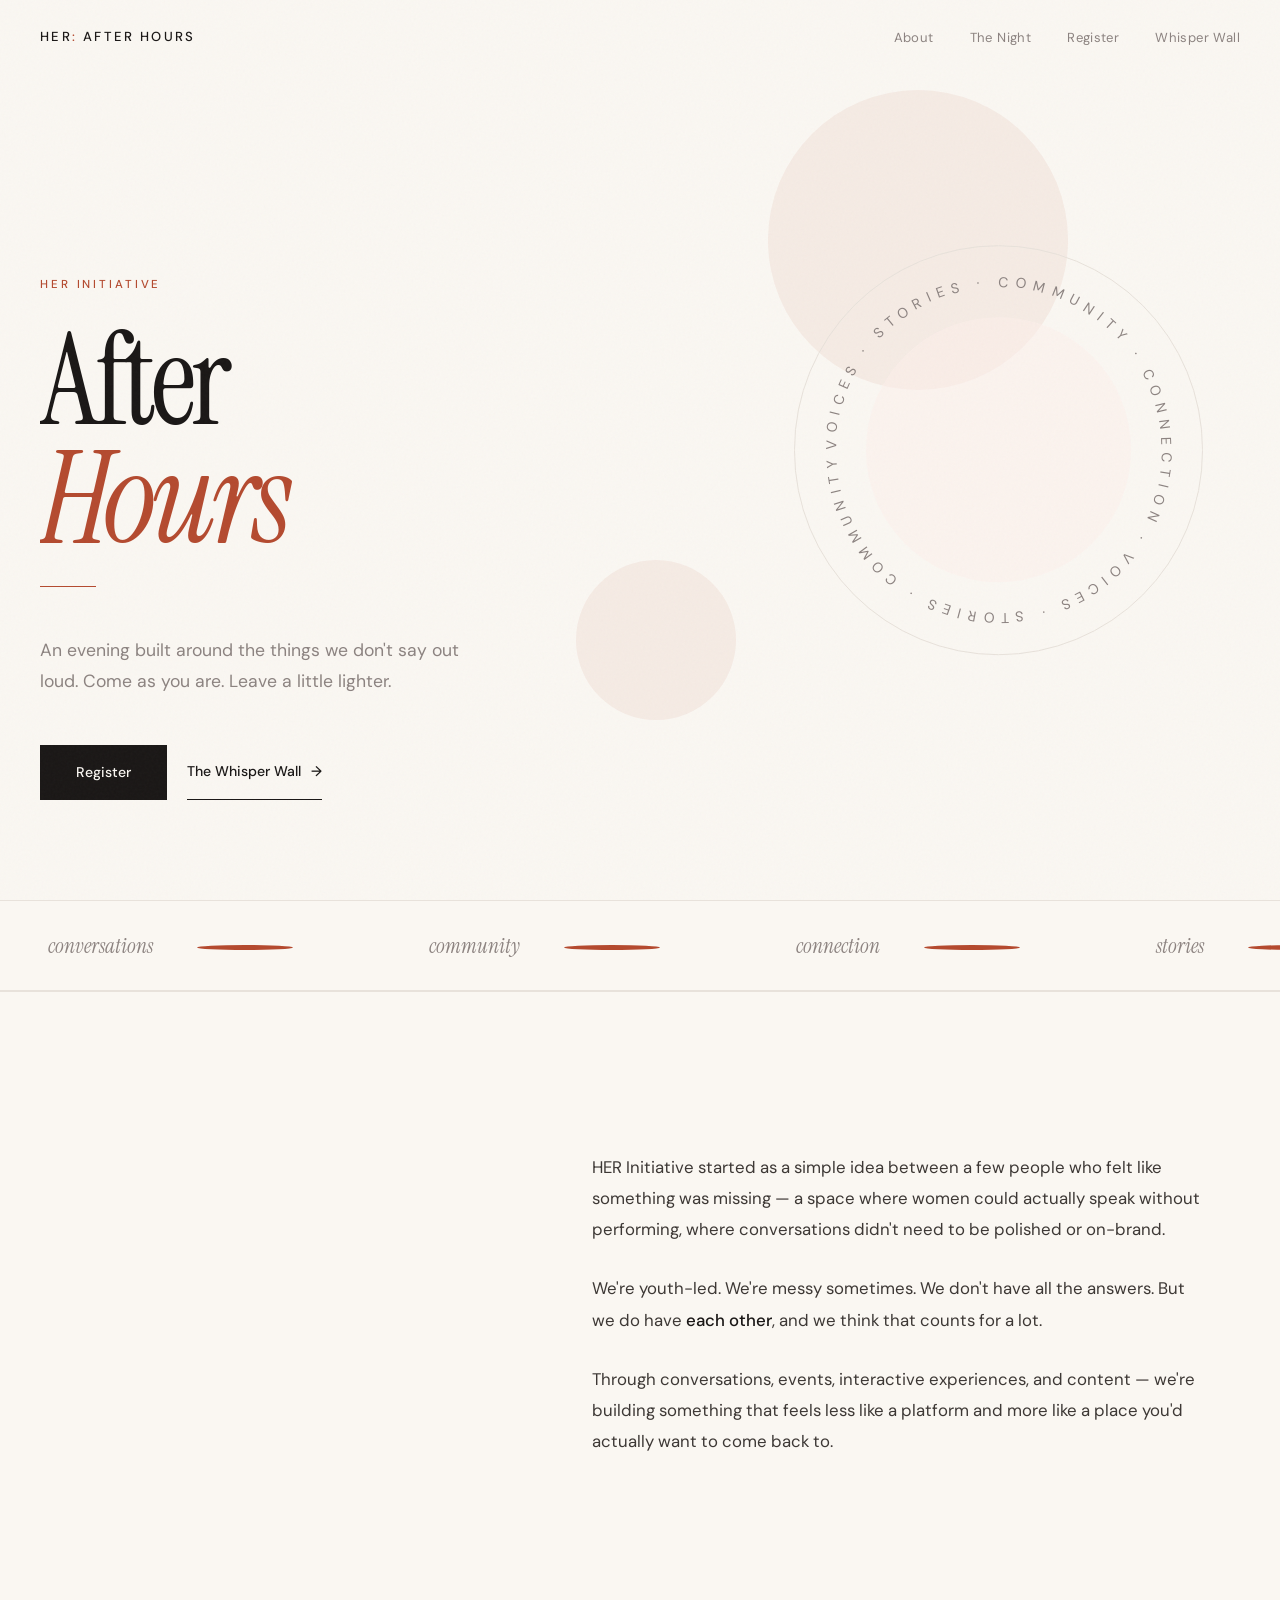
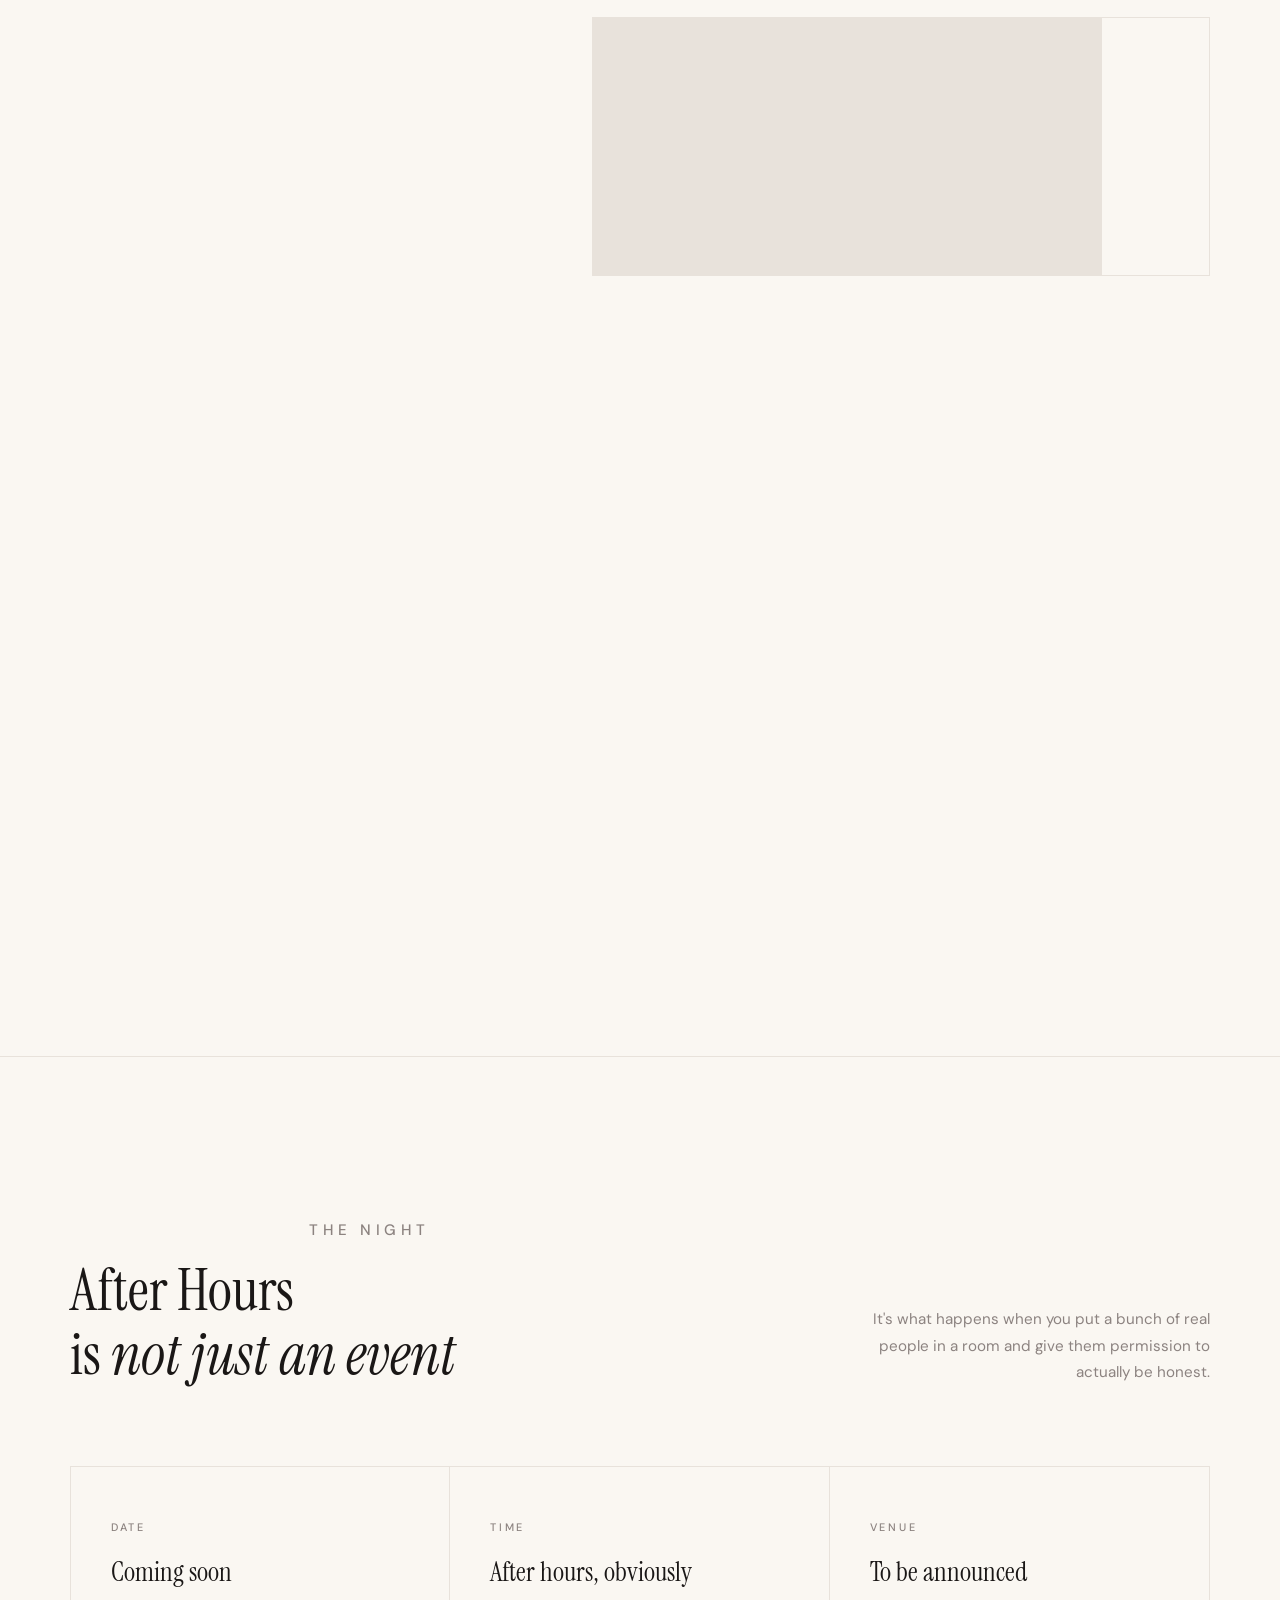
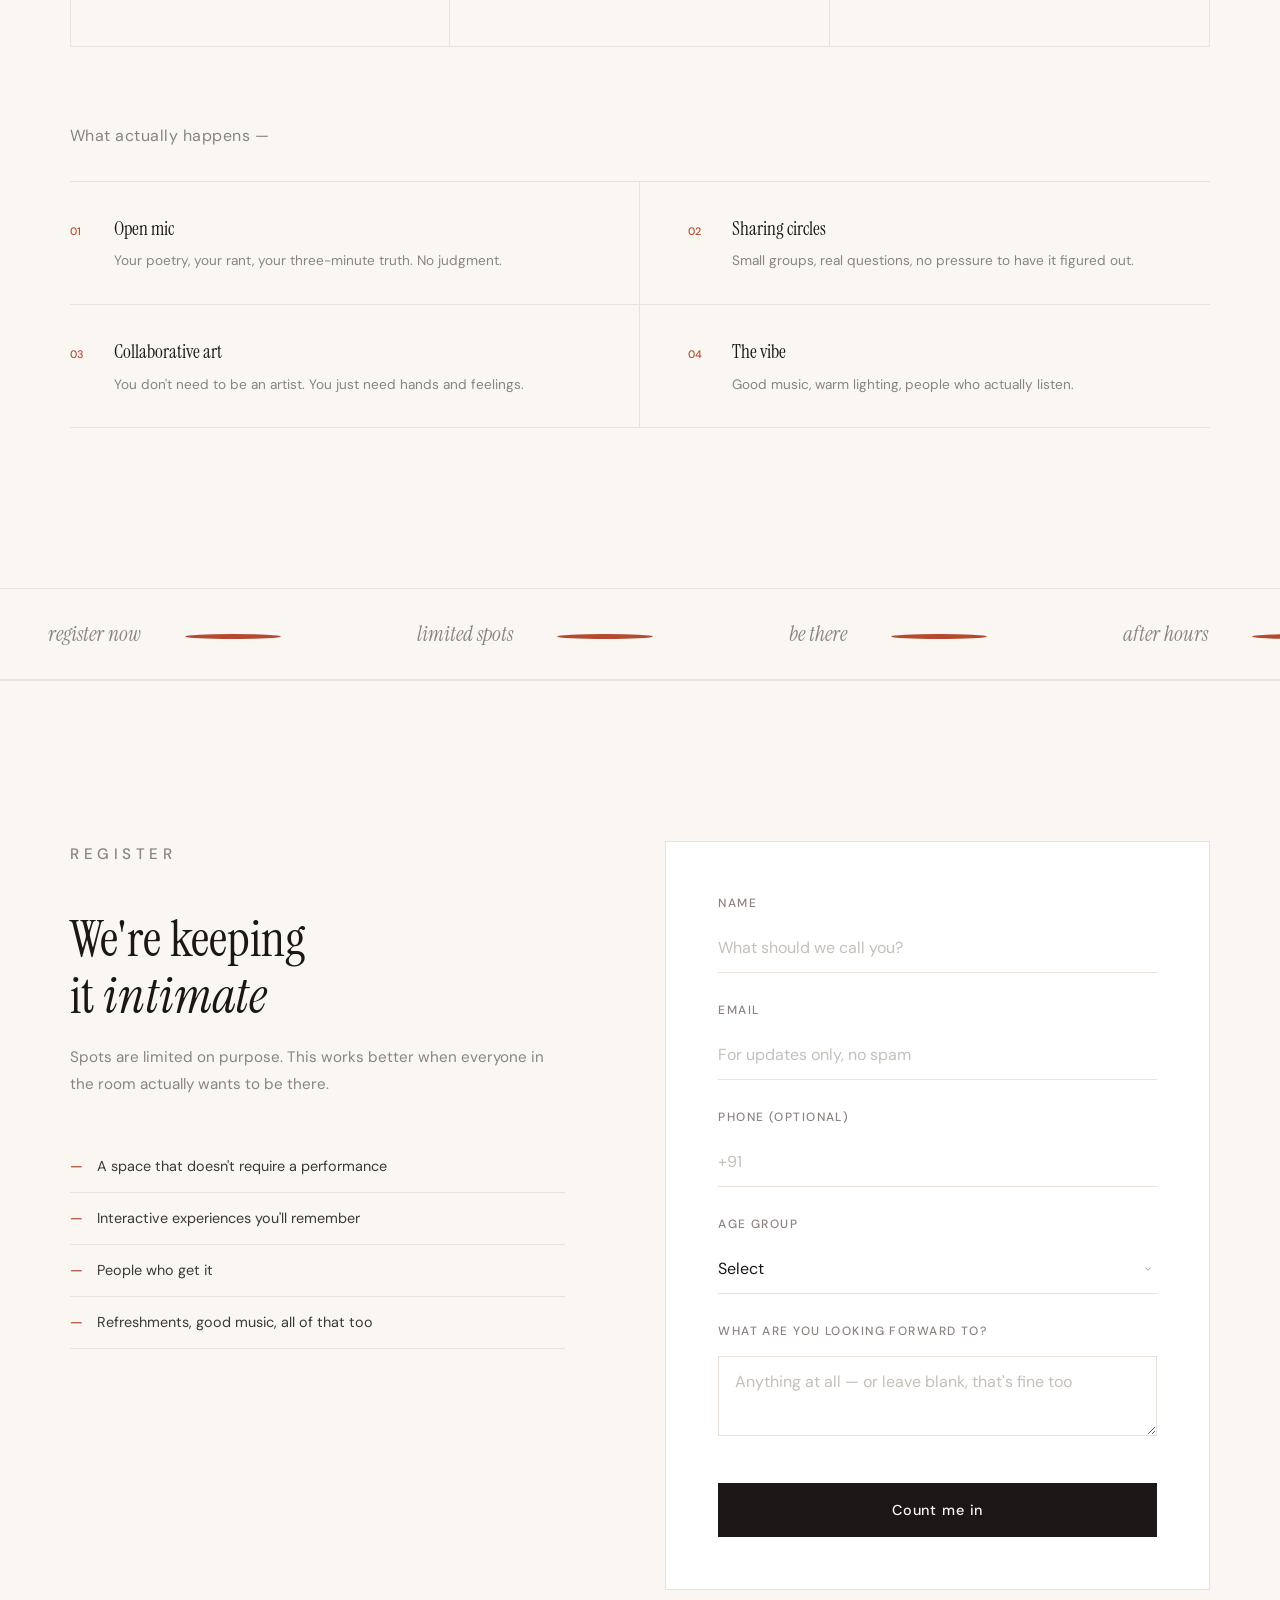
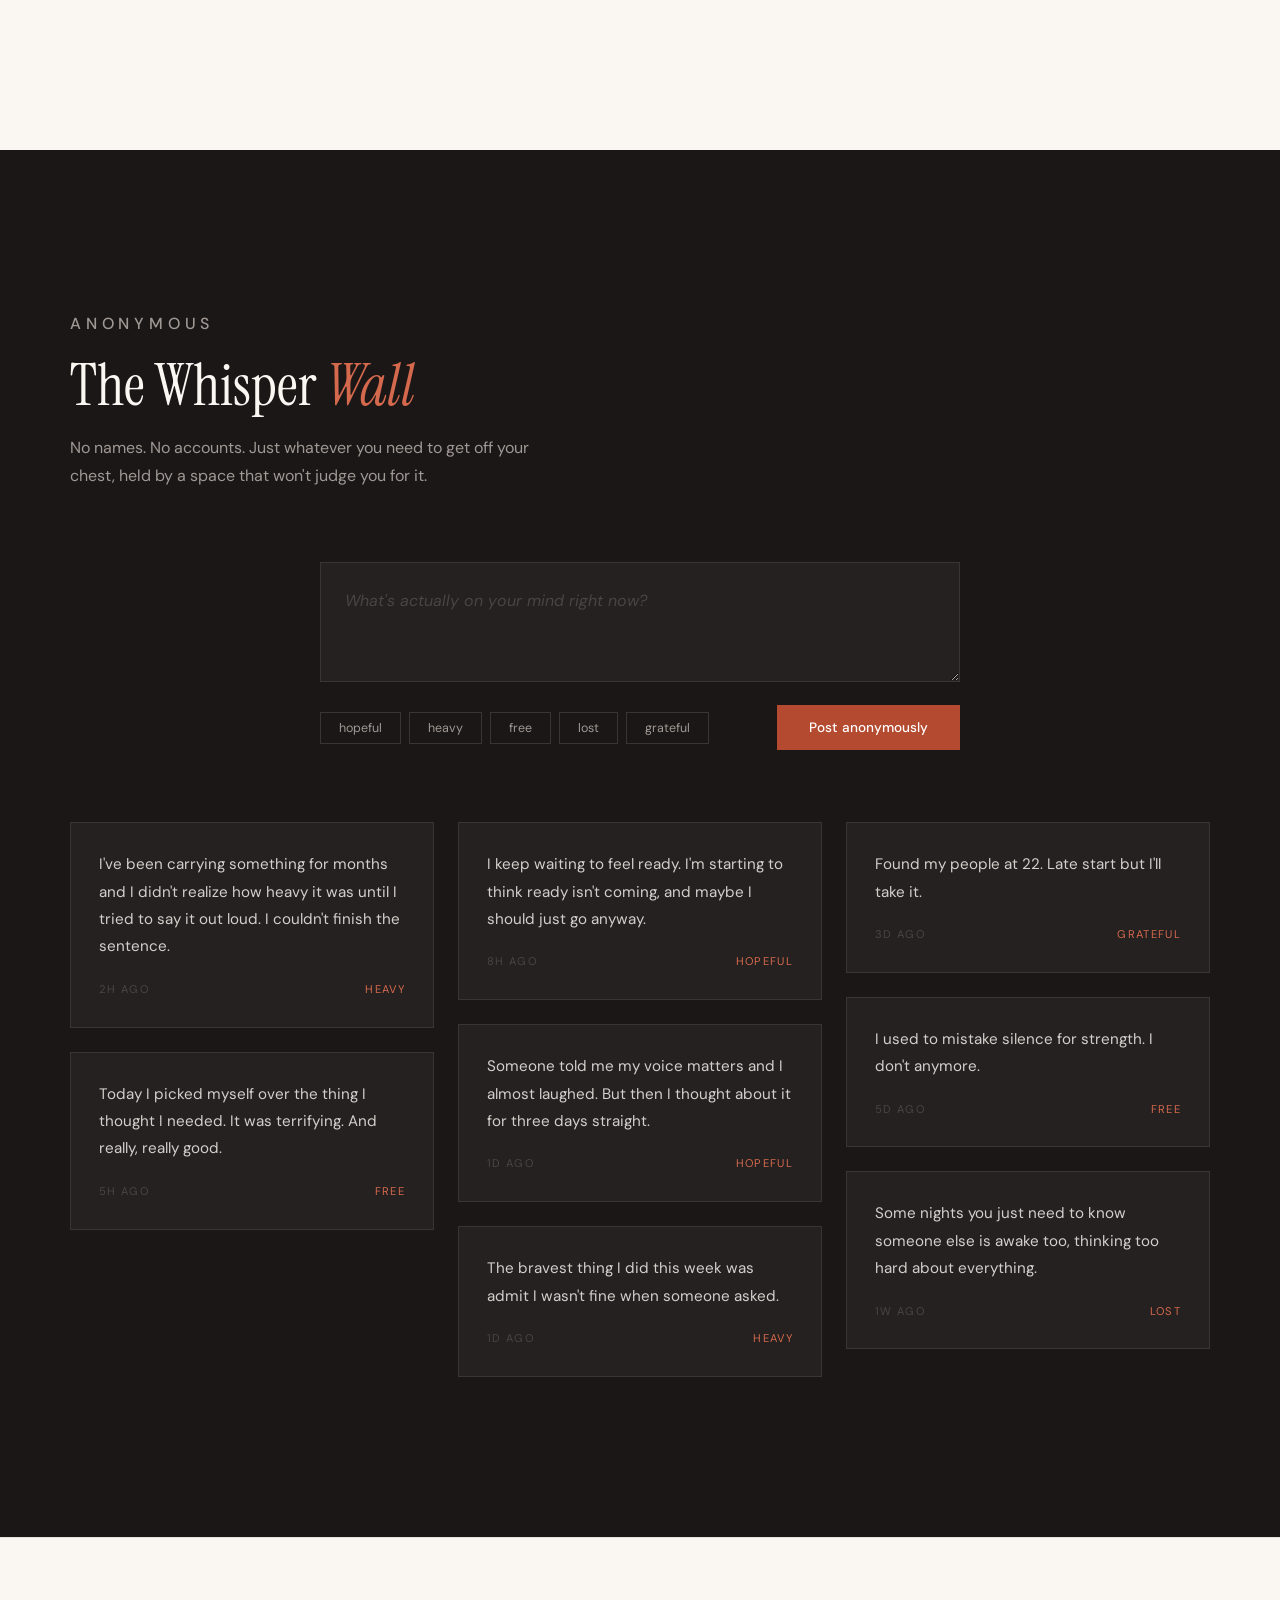
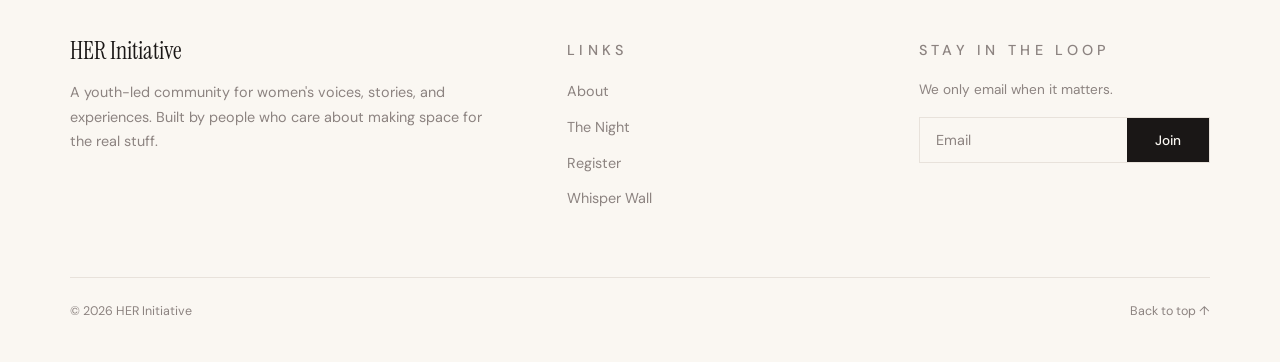
==== commit 1d241b79: "Add files via upload" ====
--- a/index.html
+++ b/index.html
@@ -1,1109 +1,213 @@
 <!DOCTYPE html>
 <html lang="en">
 <head>
-<meta charset="UTF-8"/>
-<meta name="viewport" content="width=device-width,initial-scale=1.0"/>
-<title>HER: After Hours</title>
-<link rel="preconnect" href="https://fonts.googleapis.com"/>
-<link rel="preconnect" href="https://fonts.gstatic.com" crossorigin/>
-<link href="https://fonts.googleapis.com/css2?family=Playfair+Display:ital,wght@0,400;0,600;1,400;1,600&family=DM+Sans:opsz,wght@9..40,300;9..40,400;9..40,500&display=swap"/>
-<style>
-
-/* ─── RESET & ROOT ─── */
-*, *::before, *::after { box-sizing: border-box; margin: 0; padding: 0; }
-
-:root {
-  --bg:      #F7F3EE;
-  --bg-warm: #F0EBE3;
-  --surface: #EAE4DC;
-  --ink:     #1C1714;
-  --ink-2:   #5C5047;
-  --ink-3:   #9C8E84;
-  --accent:  #B85A35;
-  --accent-s:#F0E6DF;
-  --border:  rgba(28,23,20,.09);
-  --border-m:rgba(28,23,20,.16);
-  --fd: 'Playfair Display', Georgia, serif;
-  --fb: 'DM Sans', sans-serif;
-  --ease: cubic-bezier(.4,0,.2,1);
-}
-
-html { scroll-behavior: smooth; }
-body {
-  background: var(--bg);
-  color: var(--ink);
-  font-family: var(--fb);
-  font-size: 15px;
-  line-height: 1.7;
-  overflow-x: hidden;
-  -webkit-font-smoothing: antialiased;
-}
-
-::selection { background: var(--accent-s); color: var(--ink); }
-::-webkit-scrollbar { width: 3px; }
-::-webkit-scrollbar-track { background: var(--bg); }
-::-webkit-scrollbar-thumb { background: var(--accent); border-radius: 2px; }
-
-/* ─── PROGRESS ─── */
-#bar {
-  position: fixed; top: 0; left: 0;
-  height: 2px; width: 0%;
-  background: var(--accent);
-  z-index: 300;
-  transition: width .08s linear;
-}
-
-/* ─── NAV ─── */
-nav {
-  position: fixed; top: 0; left: 0; right: 0;
-  z-index: 200;
-  display: flex; align-items: center; justify-content: space-between;
-  padding: 0 2.5rem;
-  height: 62px;
-  transition: background .35s, border-color .35s;
-  border-bottom: 1px solid transparent;
-}
-nav.pinned {
-  background: rgba(247,243,238,.92);
-  backdrop-filter: blur(16px);
-  border-color: var(--border);
-}
-.logo {
-  font-family: var(--fd);
-  font-size: 18px; font-weight: 600;
-  color: var(--ink); text-decoration: none;
-  letter-spacing: .02em;
-}
-.logo em { font-style: italic; color: var(--accent); }
-.nav-links { display: flex; align-items: center; gap: 2.25rem; list-style: none; }
-.nav-links a {
-  font-size: 13px; font-weight: 400;
-  color: var(--ink-2); text-decoration: none;
-  letter-spacing: .02em;
-  transition: color .2s;
-}
-.nav-links a:hover { color: var(--ink); }
-.nav-links a.cta {
-  font-size: 13px; font-weight: 500;
-  color: var(--accent);
-  border: 1px solid rgba(184,90,53,.35);
-  padding: 6px 16px; border-radius: 20px;
-  transition: background .2s, color .2s, border-color .2s;
-}
-.nav-links a.cta:hover {
-  background: var(--accent); color: #fff;
-  border-color: var(--accent);
-}
-
-/* ─── FLOATING CTA ─── */
-#fcta {
-  position: fixed; bottom: 2rem; right: 2rem;
-  z-index: 150;
-  opacity: 0; transform: translateY(12px) scale(.96);
-  transition: opacity .4s var(--ease), transform .4s var(--ease);
-  pointer-events: none;
-}
-#fcta.show { opacity: 1; transform: none; pointer-events: all; }
-#fcta a {
-  display: flex; align-items: center; gap: 8px;
-  font-family: var(--fb); font-size: 13px; font-weight: 500;
-  color: #fff; text-decoration: none;
-  background: var(--ink);
-  padding: 11px 20px; border-radius: 24px;
-  box-shadow: 0 4px 24px rgba(28,23,20,.18);
-  transition: background .2s, transform .2s;
-}
-#fcta a:hover { background: var(--accent); transform: translateY(-1px); }
-
-/* ─── REVEAL SYSTEM ─── */
-.r {
-  opacity: 0; transform: translateY(22px);
-  transition: opacity .75s var(--ease), transform .75s var(--ease);
-}
-.r.go { opacity: 1; transform: none; }
-.r-l { opacity: 0; transform: translateX(-22px); transition: opacity .75s var(--ease), transform .75s var(--ease); }
-.r-l.go { opacity: 1; transform: none; }
-.r-r { opacity: 0; transform: translateX(22px); transition: opacity .75s var(--ease), transform .75s var(--ease); }
-.r-r.go { opacity: 1; transform: none; }
-[data-d="1"] { transition-delay: .08s; }
-[data-d="2"] { transition-delay: .16s; }
-[data-d="3"] { transition-delay: .24s; }
-[data-d="4"] { transition-delay: .32s; }
-[data-d="5"] { transition-delay: .40s; }
-
-/* ─── HERO ─── */
-#hero {
-  padding: 62px 0 0;
-  min-height: 100vh;
-  display: flex; flex-direction: column;
-}
-
-.hero-body {
-  flex: 1;
-  display: grid;
-  grid-template-columns: 1fr 1fr;
-  border-bottom: 1px solid var(--border);
-}
-
-.hero-left {
-  padding: 6rem 3rem 5rem;
-  border-right: 1px solid var(--border);
-  display: flex; flex-direction: column; justify-content: center;
-}
-
-.hero-tag {
-  display: inline-flex; align-items: center; gap: 9px;
-  font-size: 11px; font-weight: 500; letter-spacing: .18em;
-  text-transform: uppercase; color: var(--accent);
-  margin-bottom: 2.25rem;
-  opacity: 0; animation: up .8s var(--ease) forwards .2s;
-}
-.hero-tag::before {
-  content: ''; display: block;
-  width: 28px; height: 1px; background: var(--accent); opacity: .6;
-}
-
-.hero-h1 {
-  font-family: var(--fd);
-  font-size: clamp(54px, 7.5vw, 100px);
-  font-weight: 400; line-height: .95;
-  letter-spacing: -.01em;
-  margin-bottom: 1.75rem;
-  opacity: 0; animation: up .8s var(--ease) forwards .35s;
-}
-.hero-h1 em {
-  font-style: italic; font-weight: 400;
-  display: block;
-}
-
-.hero-p {
-  font-size: 16px; font-weight: 300;
-  color: var(--ink-2); line-height: 1.75;
-  max-width: 400px; margin-bottom: 2.5rem;
-  opacity: 0; animation: up .8s var(--ease) forwards .5s;
-}
-
-.hero-actions {
-  display: flex; gap: .75rem; align-items: center; flex-wrap: wrap;
-  margin-bottom: 2.25rem;
-  opacity: 0; animation: up .8s var(--ease) forwards .65s;
-}
-
-.btn {
-  display: inline-flex; align-items: center; gap: 7px;
-  font-family: var(--fb); font-size: 13px; font-weight: 500;
-  text-decoration: none; border: none; cursor: pointer;
-  border-radius: 4px; letter-spacing: .01em;
-  transition: all .22s var(--ease);
-}
-.btn-fill {
-  background: var(--ink); color: #fff;
-  padding: 12px 24px;
-}
-.btn-fill:hover { background: var(--accent); transform: translateY(-1px); }
-.btn-outline {
-  background: transparent; color: var(--ink-2);
-  border: 1px solid var(--border-m);
-  padding: 11px 20px;
-}
-.btn-outline:hover { border-color: var(--ink); color: var(--ink); }
-
-.spots-note {
-  font-size: 12px; color: var(--ink-3);
-  display: flex; align-items: center; gap: 7px;
-  opacity: 0; animation: up .8s var(--ease) forwards .8s;
-}
-.dot-live {
-  width: 7px; height: 7px; border-radius: 50%;
-  background: var(--accent);
-  animation: breathe 2.4s ease infinite;
-  flex-shrink: 0;
-}
-@keyframes breathe {
-  0%, 100% { opacity: 1; transform: scale(1); }
-  50% { opacity: .4; transform: scale(.75); }
-}
-
-.hero-right {
-  padding: 6rem 3rem 5rem;
-  display: flex; flex-direction: column; justify-content: space-between;
-  gap: 2rem;
-  opacity: 0; animation: fadeIn .9s var(--ease) forwards .9s;
-}
-
-.hero-meta-list {
-  display: flex; flex-direction: column; gap: 0;
-}
-.meta-row {
-  display: flex; align-items: flex-start; gap: 1rem;
-  padding: 1.1rem 0;
-  border-bottom: 1px solid var(--border);
-  font-size: 14px;
-}
-.meta-row:first-child { border-top: 1px solid var(--border); }
-.meta-label { color: var(--ink-3); width: 80px; flex-shrink: 0; font-size: 12px; padding-top: 2px; letter-spacing: .02em; }
-.meta-val { color: var(--ink); font-weight: 400; }
-
-.hero-quote {
-  border-left: 2px solid var(--accent);
-  padding: 1rem 1.25rem;
-}
-.hero-quote p {
-  font-family: var(--fd);
-  font-size: 17px; font-weight: 400; font-style: italic;
-  color: var(--ink); line-height: 1.6;
-  margin-bottom: .4rem;
-}
-.hero-quote cite {
-  font-size: 11px; color: var(--ink-3); letter-spacing: .04em;
-}
-
-.hero-stats {
-  display: grid; grid-template-columns: 1fr 1fr; gap: 1px;
-  background: var(--border);
-  border: 1px solid var(--border);
-}
-.hstat {
-  background: var(--bg);
-  padding: 1.25rem;
-}
-.hstat-n {
-  font-family: var(--fd);
-  font-size: 34px; font-weight: 600;
-  color: var(--ink); line-height: 1;
-  margin-bottom: 4px;
-}
-.hstat-l { font-size: 12px; color: var(--ink-3); letter-spacing: .03em; }
-
-/* ─── MARQUEE STRIP ─── */
-.strip {
-  border-bottom: 1px solid var(--border);
-  overflow: hidden; padding: 14px 0;
-  background: var(--bg);
-}
-.strip-track {
-  display: inline-flex;
-  animation: strip-move 28s linear infinite;
-  white-space: nowrap;
-}
-.strip-track span {
-  font-size: 12px; font-weight: 400; letter-spacing: .14em;
-  text-transform: uppercase; color: var(--ink-3);
-  padding: 0 2rem;
-}
-.strip-track span.hi { color: var(--accent); }
-@keyframes strip-move { from { transform: translateX(0); } to { transform: translateX(-50%); } }
-
-/* ─── SECTION WRAPPER ─── */
-.wrap { max-width: 1120px; margin: 0 auto; padding: 0 2.5rem; }
-.section { padding: 100px 0; border-top: 1px solid var(--border); }
-
-.eyebrow {
-  font-size: 11px; font-weight: 500; letter-spacing: .2em;
-  text-transform: uppercase; color: var(--accent);
-  margin-bottom: 1.25rem;
-}
-.sec-h {
-  font-family: var(--fd);
-  font-size: clamp(34px, 4.5vw, 58px);
-  font-weight: 400; line-height: 1.05;
-  margin-bottom: 1.25rem; letter-spacing: -.01em;
-}
-.sec-h em { font-style: italic; }
-.sec-p {
-  font-size: 16px; font-weight: 300;
-  color: var(--ink-2); line-height: 1.75;
-  max-width: 500px;
-}
-
-/* ─── ABOUT ─── */
-.about-grid {
-  display: grid;
-  grid-template-columns: 1fr 1fr;
-  gap: 5rem;
-  align-items: start;
-  margin-top: 4.5rem;
-}
-.about-body { font-size: 15px; color: var(--ink-2); line-height: 1.8; }
-.about-body p { margin-bottom: 1.1rem; }
-.about-body p:last-child { color: var(--accent); font-style: italic; }
-
-.pillars { display: flex; flex-direction: column; gap: 2px; }
-.pillar {
-  display: flex; gap: 1rem; align-items: flex-start;
-  padding: 1.1rem 1.25rem;
-  border: 1px solid var(--border);
-  border-radius: 4px;
-  background: var(--bg);
-  transition: background .25s, border-color .25s;
-  margin-bottom: 6px;
-  position: relative;
-}
-.pillar::before {
-  content: '';
-  position: absolute; left: 0; top: 0; bottom: 0;
-  width: 2px; background: var(--accent);
-  border-radius: 4px 0 0 4px;
-  transform: scaleY(0); transform-origin: bottom;
-  transition: transform .28s var(--ease);
-}
-.pillar:hover { background: var(--surface); border-color: var(--border-m); }
-.pillar:hover::before { transform: scaleY(1); }
-.pillar-sym {
-  font-size: 16px; color: var(--accent); flex-shrink: 0;
-  width: 28px; padding-top: 2px;
-}
-.pillar h4 { font-size: 14px; font-weight: 500; margin-bottom: 2px; color: var(--ink); }
-.pillar p { font-size: 13px; color: var(--ink-3); line-height: 1.6; }
-
-/* ─── EXPECT ─── */
-#expect { overflow: hidden; }
-.expect-intro { margin-bottom: 3rem; }
-.hscroll {
-  display: flex; gap: 14px;
-  overflow-x: auto; padding: 0 2.5rem 2rem 0;
-  scrollbar-width: none; cursor: grab;
-}
-.hscroll::-webkit-scrollbar { display: none; }
-.hscroll:active { cursor: grabbing; }
-.ecard {
-  min-width: 256px; max-width: 256px;
-  border: 1px solid var(--border); border-radius: 4px;
-  padding: 1.75rem 1.5rem;
-  background: var(--bg);
-  flex-shrink: 0;
-  position: relative; overflow: hidden;
-  transition: border-color .25s, background .25s, transform .25s;
-}
-.ecard:hover {
-  border-color: var(--border-m);
-  background: var(--surface);
-  transform: translateY(-4px);
-}
-.ecard-num {
-  font-family: var(--fd); font-style: italic;
-  font-size: 52px; color: rgba(28,23,20,.06);
-  line-height: 1; position: absolute;
-  top: .75rem; right: 1rem;
-  pointer-events: none;
-}
-.ecard-tag {
-  font-size: 10px; letter-spacing: .16em;
-  text-transform: uppercase; color: var(--accent);
-  margin-bottom: .75rem; display: block;
-}
-.ecard h3 {
-  font-family: var(--fd); font-size: 17px; font-weight: 400;
-  margin-bottom: .5rem; line-height: 1.25;
-}
-.ecard p { font-size: 13px; color: var(--ink-3); line-height: 1.65; }
-
-/* ─── REGISTER ─── */
-.reg-grid {
-  display: grid;
-  grid-template-columns: 1fr 1.6fr;
-  gap: 5rem;
-  align-items: start;
-  margin-top: 4rem;
-}
-.reg-sticky { position: sticky; top: 80px; }
-.ilist { margin-top: 1.75rem; border-top: 1px solid var(--border); }
-.irow {
-  display: flex; gap: 1rem; align-items: flex-start;
-  padding: 12px 0; border-bottom: 1px solid var(--border);
-  font-size: 13px;
-}
-.il { color: var(--ink-3); width: 76px; flex-shrink: 0; }
-.iv { color: var(--ink); line-height: 1.5; }
-
-.form-wrap {
-  background: var(--bg);
-  border: 1px solid var(--border);
-  border-radius: 6px;
-  padding: 2.25rem;
-  position: relative;
-}
-.form-wrap::before {
-  content: '';
-  position: absolute; top: 0; left: 0; right: 0; height: 2px;
-  background: var(--accent); border-radius: 6px 6px 0 0;
-}
-
-.fsec {
-  font-size: 10px; font-weight: 500; letter-spacing: .18em;
-  text-transform: uppercase; color: var(--ink-3);
-  margin: 1.5rem 0 1rem;
-  padding-bottom: .5rem;
-  border-bottom: 1px solid var(--border);
-}
-.fsec:first-child { margin-top: 0; }
-
-.fg { display: flex; flex-direction: column; gap: 5px; margin-bottom: 12px; }
-.fg label {
-  font-size: 11px; font-weight: 500; letter-spacing: .06em;
-  text-transform: uppercase; color: var(--ink-3);
-}
-.fg input, .fg select, .fg textarea {
-  font-family: var(--fb); font-size: 14px;
-  background: var(--bg-warm); border: 1px solid var(--border);
-  border-radius: 4px; padding: 10px 13px;
-  color: var(--ink); width: 100%; outline: none;
-  transition: border-color .2s, background .2s;
-  -webkit-appearance: none;
-}
-.fg input::placeholder, .fg textarea::placeholder { color: var(--ink-3); }
-.fg input:focus, .fg select:focus, .fg textarea:focus {
-  border-color: var(--accent);
-  background: var(--bg);
-}
-.fg textarea { resize: none; height: 78px; }
-
-.fg-2 { display: grid; grid-template-columns: 1fr 1fr; gap: 10px; }
-
-.chips { display: flex; gap: 6px; flex-wrap: wrap; }
-.chip {
-  font-size: 12px; font-family: var(--fb);
-  padding: 6px 14px; border-radius: 20px;
-  border: 1px solid var(--border-m);
-  background: transparent; color: var(--ink-2);
-  cursor: pointer; transition: all .15s;
-}
-.chip:hover { border-color: var(--accent-s); color: var(--ink); }
-.chip.on {
-  border-color: var(--accent); background: var(--accent-s);
-  color: var(--accent);
-}
-
-.tog-row {
-  display: flex; align-items: center; justify-content: space-between;
-  padding: 11px 13px;
-  background: var(--bg-warm); border: 1px solid var(--border);
-  border-radius: 4px; margin-bottom: 10px; cursor: pointer;
-  transition: border-color .2s;
-}
-.tog-row:hover { border-color: var(--border-m); }
-.tog-l h5 { font-size: 13px; font-weight: 500; margin-bottom: 1px; }
-.tog-l p { font-size: 11px; color: var(--ink-3); }
-.tgl {
-  width: 38px; height: 20px; border-radius: 10px;
-  background: var(--accent); position: relative; flex-shrink: 0;
-  transition: background .2s;
-}
-.tgl::after {
-  content: '';
-  position: absolute; width: 14px; height: 14px;
-  background: #fff; border-radius: 50%;
-  top: 3px; right: 3px; transition: all .2s;
-}
-.tgl.off { background: var(--border-m); }
-.tgl.off::after { right: auto; left: 3px; }
-
-.sbtn {
-  width: 100%; background: var(--ink); color: #fff;
-  font-family: var(--fb); font-size: 14px; font-weight: 500;
-  padding: 14px; border-radius: 4px; border: none; cursor: pointer;
-  display: flex; align-items: center; justify-content: center; gap: 9px;
-  transition: background .22s, transform .15s;
-  margin-top: 1.25rem;
-}
-.sbtn:hover { background: var(--accent); transform: translateY(-1px); }
-.fnote { font-size: 11px; color: var(--ink-3); text-align: center; margin-top: 9px; }
-
-.suc { display: none; text-align: center; padding: 2.5rem 1rem; }
-.suc-circle {
-  width: 60px; height: 60px; border-radius: 50%;
-  background: var(--accent-s); border: 1px solid rgba(184,90,53,.25);
-  display: flex; align-items: center; justify-content: center;
-  margin: 0 auto 1.25rem; font-size: 22px;
-  animation: hb 1.8s ease infinite;
-}
-@keyframes hb { 0%,100%{transform:scale(1)} 50%{transform:scale(1.08)} }
-.suc h3 { font-family: var(--fd); font-size: 26px; font-weight: 400; margin-bottom: .6rem; }
-.suc p { font-size: 14px; color: var(--ink-2); max-width: 300px; margin: 0 auto 1.5rem; line-height: 1.65; }
-
-/* ─── WALL ─── */
-.wall-top {
-  display: flex; align-items: flex-end; justify-content: space-between;
-  flex-wrap: wrap; gap: 1.5rem; margin-bottom: 3rem;
-}
-.atag {
-  display: inline-flex; align-items: center; gap: 6px;
-  font-size: 11px; font-weight: 500; letter-spacing: .06em;
-  color: var(--ink-3); background: var(--surface);
-  border: 1px solid var(--border);
-  padding: 6px 14px; border-radius: 20px;
-}
-
-.compose {
-  background: var(--bg);
-  border: 1px solid var(--border); border-radius: 6px;
-  padding: 1.5rem;
-  margin-bottom: 2rem;
-  position: relative;
-  transition: border-color .2s;
-}
-.compose:focus-within { border-color: var(--border-m); }
-.compose-head {
-  display: flex; justify-content: space-between; align-items: center;
-  margin-bottom: 1rem;
-}
-.compose-head span { font-size: 13px; color: var(--ink-3); }
-.compose textarea {
-  font-family: var(--fd); font-size: 16px; font-style: italic;
-  font-weight: 400; width: 100%; height: 88px;
-  background: var(--bg-warm); border: 1px solid var(--border);
-  border-radius: 4px; padding: 11px 13px;
-  color: var(--ink); resize: none; outline: none;
-  line-height: 1.65; transition: border-color .2s;
-  margin-bottom: 1rem;
-}
-.compose textarea::placeholder { color: var(--ink-3); font-style: italic; }
-.compose textarea:focus { border-color: rgba(184,90,53,.4); }
-.mood-row { display: flex; align-items: center; gap: 7px; flex-wrap: wrap; margin-bottom: 1rem; }
-.mlbl { font-size: 11px; letter-spacing: .12em; text-transform: uppercase; color: var(--ink-3); }
-.mchip {
-  font-size: 12px; font-family: var(--fb);
-  padding: 4px 12px; border-radius: 20px;
-  border: 1px solid var(--border-m); background: transparent;
-  color: var(--ink-3); cursor: pointer; transition: all .15s;
-}
-.mchip.on { border-color: var(--accent); background: var(--accent-s); color: var(--accent); }
-.compose-foot { display: flex; justify-content: space-between; align-items: center; }
-.cct { font-size: 12px; color: var(--ink-3); }
-.rbtn {
-  display: inline-flex; align-items: center; gap: 7px;
-  font-family: var(--fb); font-size: 13px; font-weight: 500;
-  background: var(--ink); color: #fff;
-  padding: 9px 20px; border-radius: 4px;
-  border: none; cursor: pointer;
-  transition: background .2s, transform .15s;
-}
-.rbtn:hover { background: var(--accent); transform: translateY(-1px); }
-
-.filters {
-  display: flex; gap: 6px; flex-wrap: wrap;
-  margin-bottom: 1.75rem; align-items: center;
-}
-.flbl { font-size: 11px; color: var(--ink-3); letter-spacing: .1em; text-transform: uppercase; margin-right: 4px; }
-.fchip {
-  font-size: 12px; font-family: var(--fb);
-  padding: 5px 14px; border-radius: 20px;
-  border: 1px solid var(--border); background: transparent;
-  color: var(--ink-3); cursor: pointer; transition: all .15s;
-}
-.fchip:hover { border-color: var(--border-m); color: var(--ink-2); }
-.fchip.on { color: var(--accent); border-color: var(--accent); background: var(--accent-s); }
-
-.posts-grid { columns: 3; gap: 14px; }
-.post {
-  background: var(--bg); border: 1px solid var(--border);
-  border-radius: 4px; padding: 1.25rem;
-  display: inline-block; width: 100%; margin-bottom: 14px;
-  break-inside: avoid;
-  transition: border-color .2s, transform .22s;
-}
-.post:hover { border-color: var(--border-m); transform: translateY(-2px); }
-.ptop { display: flex; align-items: center; justify-content: space-between; margin-bottom: .9rem; }
-.pmood {
-  font-size: 10px; font-weight: 500; letter-spacing: .1em;
-  text-transform: uppercase; padding: 3px 10px; border-radius: 20px;
-}
-.mv { background: rgba(184,90,53,.12); color: var(--accent); }
-.mc { background: rgba(76,160,90,.1); color: #4a9a58; }
-.mw { background: rgba(70,130,200,.1); color: #4680c0; }
-.mh { background: rgba(170,120,180,.1); color: #9a68a8; }
-.ptime { font-size: 11px; color: var(--ink-3); }
-.ptxt {
-  font-family: var(--fd); font-style: italic; font-size: 15px;
-  font-weight: 400; color: var(--ink-2); line-height: 1.7;
-  margin-bottom: .9rem;
-}
-.pfoot { display: flex; align-items: center; justify-content: space-between; }
-.pacts { display: flex; gap: 1rem; }
-.pact {
-  display: flex; align-items: center; gap: 5px;
-  font-size: 12px; color: var(--ink-3);
-  background: none; border: none; cursor: pointer;
-  font-family: var(--fb); transition: color .15s; padding: 0;
-}
-.pact:hover { color: var(--ink-2); }
-.pact.liked { color: var(--accent); }
-.panon {
-  font-size: 10px; color: var(--ink-3);
-  display: flex; align-items: center; gap: 4px;
-  letter-spacing: .03em; opacity: .7;
-}
-.new-p { animation: slipIn .45s var(--ease) both; }
-@keyframes slipIn { from { opacity:0; transform:translateY(-10px); } to { opacity:1; transform:none; } }
-
-/* ─── FOOTER ─── */
-footer {
-  border-top: 1px solid var(--border);
-  background: var(--ink);
-  color: rgba(247,243,238,.7);
-  padding: 70px 2.5rem 50px;
-}
-.foot-inner { max-width: 1120px; margin: 0 auto; }
-.foot-main {
-  display: grid;
-  grid-template-columns: 1.5fr 1fr 1fr 1fr;
-  gap: 3rem; margin-bottom: 4rem;
-}
-.foot-brand h2 {
-  font-family: var(--fd);
-  font-size: 22px; font-weight: 400; font-style: italic;
-  color: #F7F3EE; margin-bottom: .75rem;
-}
-.foot-brand h2 em { color: var(--accent); }
-.foot-brand p { font-size: 13px; line-height: 1.7; max-width: 220px; }
-.foot-col h4 {
-  font-size: 10px; font-weight: 500; letter-spacing: .16em;
-  text-transform: uppercase; color: rgba(247,243,238,.4);
-  margin-bottom: 1.25rem;
-}
-.foot-col a {
-  display: block; font-size: 13px;
-  color: rgba(247,243,238,.6); text-decoration: none;
-  margin-bottom: 8px; transition: color .2s;
-}
-.foot-col a:hover { color: #F7F3EE; }
-.foot-btm {
-  display: flex; justify-content: space-between; align-items: center;
-  padding-top: 2rem; border-top: 1px solid rgba(247,243,238,.08);
-  flex-wrap: wrap; gap: 1rem;
-}
-.foot-btm p { font-size: 12px; color: rgba(247,243,238,.35); }
-.foot-tag {
-  font-family: var(--fd); font-style: italic; font-size: 14px;
-  color: rgba(247,243,238,.3);
-}
-
-/* ─── KEYFRAMES ─── */
-@keyframes up {
-  from { opacity: 0; transform: translateY(22px); }
-  to   { opacity: 1; transform: none; }
-}
-@keyframes fadeIn {
-  from { opacity: 0; } to { opacity: 1; }
-}
-
-/* ─── RESPONSIVE ─── */
-@media (max-width: 900px) {
-  nav { padding: 0 1.5rem; }
-  .nav-links { display: none; }
-  .hero-body { grid-template-columns: 1fr; }
-  .hero-left { padding: 4rem 1.5rem 3rem; border-right: none; border-bottom: 1px solid var(--border); }
-  .hero-right { padding: 2.5rem 1.5rem; }
-  .hero-stats { display: none; }
-  .wrap { padding: 0 1.5rem; }
-  .about-grid, .reg-grid { grid-template-columns: 1fr; gap: 2.5rem; }
-  .reg-sticky { position: static; }
-  .fg-2 { grid-template-columns: 1fr; }
-  .posts-grid { columns: 1; }
-  .hscroll { padding-right: 1.5rem; }
-  .foot-main { grid-template-columns: 1fr 1fr; gap: 2rem; }
-  .section { padding: 70px 0; }
-}
-</style>
+  <meta charset="UTF-8" />
+  <meta name="viewport" content="width=device-width, initial-scale=1.0" />
+  <title>HER: After Hours — Registration & The Whisper Wall</title>
+  <meta name="description" content="Register for HER: After Hours, an intimate evening of real conversations and connection. Share anonymously on The Whisper Wall." />
+  <link rel="stylesheet" href="styles.css" />
 </head>
 <body>
 
-<div id="bar"></div>
-
-<nav id="nav">
-  <a href="#" class="logo">HER<em>.</em></a>
-  <ul class="nav-links">
-    <li><a href="#about">About</a></li>
-    <li><a href="#expect">The Night</a></li>
-    <li><a href="#wall">Whisper Wall</a></li>
-    <li><a href="#register" class="cta">Register →</a></li>
-  </ul>
-</nav>
-
-<div id="fcta">
-  <a href="#register">
-    Reserve your spot
-    <svg width="12" height="12" viewBox="0 0 24 24" fill="none" stroke="currentColor" stroke-width="2"><line x1="5" y1="12" x2="19" y2="12"/><polyline points="12 5 19 12 12 19"/></svg>
-  </a>
-</div>
-
-<!-- HERO -->
-<div id="hero">
-  <div class="hero-body">
-    <div class="hero-left">
-      <div class="hero-tag">HER Initiative</div>
-      <h1 class="hero-h1">After<br><em>Hours.</em></h1>
-      <p class="hero-p">An intimate evening for women to gather, speak freely, and feel genuinely heard. No agenda. No performance. Just real conversation and real community.</p>
-      <div class="hero-actions">
-        <a href="#register" class="btn btn-fill">Claim your spot</a>
-        <a href="#about" class="btn btn-outline">Learn more</a>
-      </div>
-      <p class="spots-note"><span class="dot-live"></span>12 of 40 spots remaining</p>
-    </div>
-
-    <div class="hero-right">
-      <div class="hero-meta-list">
-        <div class="meta-row"><span class="meta-label">Date</span><span class="meta-val">Saturday, 14 June 2025</span></div>
-        <div class="meta-row"><span class="meta-label">Time</span><span class="meta-val">7:00 PM — 10:30 PM</span></div>
-        <div class="meta-row"><span class="meta-label">Location</span><span class="meta-val">London — venue confirmed by email</span></div>
-        <div class="meta-row"><span class="meta-label">Format</span><span class="meta-val">Intimate gathering, 40 people</span></div>
-        <div class="meta-row"><span class="meta-label">Cost</span><span class="meta-val">Free</span></div>
-      </div>
-
-      <div class="hero-quote">
-        <p>"I came alone and left feeling less alone than I have in years."</p>
-        <cite>— Attendee, After Hours 001</cite>
-      </div>
-
-      <div class="hero-stats">
-        <div class="hstat"><div class="hstat-n" data-count="200">0</div><div class="hstat-l">Women gathered</div></div>
-        <div class="hstat"><div class="hstat-n" data-count="3">0</div><div class="hstat-l">Events held</div></div>
-        <div class="hstat"><div class="hstat-n">100%</div><div class="hstat-l">Anonymous wall</div></div>
-        <div class="hstat"><div class="hstat-n">0</div><div class="hstat-l">Judgement</div></div>
-      </div>
+  <div class="grain" aria-hidden="true"></div>
+  <div class="scroll-progress" id="scrollProgress"></div>
+
+  <nav class="nav" id="nav">
+    <a href="#" class="nav-logo">HER<span>:</span> After Hours</a>
+    <ul class="nav-links">
+      <li><a href="#about">About</a></li>
+      <li><a href="#event">The Night</a></li>
+      <li><a href="#register">Register</a></li>
+      <li><a href="#whisper">Whisper Wall</a></li>
+    </ul>
+  </nav>
+
+  <!-- HERO -->
+  <section class="hero" id="hero">
+    <div class="hero-shape hero-shape-1" aria-hidden="true"></div>
+    <div class="hero-shape hero-shape-2" aria-hidden="true"></div>
+    <div class="hero-content">
+      <span class="hero-tag r">HER Initiative</span>
+      <h1 class="line-reveal">
+        <span>After</span>
+        <span><i>Hours</i></span>
+      </h1>
+      <div class="hero-line r r-d2"></div>
+      <p class="hero-sub r r-d2">An evening built around the things we don't say out loud. Come as you are. Leave a little lighter.</p>
+      <div class="hero-actions r r-d3">
+        <div class="magnetic"><a href="#register" class="btn btn-fill">Register</a></div>
+        <a href="#whisper" class="btn btn-line">The Whisper Wall <span class="arrow">&rarr;</span></a>
+      </div>
+    </div>
+    <div class="hero-circle" aria-hidden="true">
+      <div class="hero-circle-text">
+        <svg viewBox="0 0 300 300"><defs><path id="cp" d="M 150,150 m -120,0 a 120,120 0 1,1 240,0 a 120,120 0 1,1 -240,0"/></defs>
+        <text><textPath href="#cp">voices · stories · community · connection · voices · stories · community · connection ·</textPath></text></svg>
+      </div>
+    </div>
+  </section>
+
+  <!-- MARQUEE -->
+  <div class="marquee" aria-hidden="true">
+    <div class="marquee-track">
+      <span>conversations <span class="dot"></span></span>
+      <span>community <span class="dot"></span></span>
+      <span>connection <span class="dot"></span></span>
+      <span>stories <span class="dot"></span></span>
+      <span>honesty <span class="dot"></span></span>
+      <span>growth <span class="dot"></span></span>
+      <span>conversations <span class="dot"></span></span>
+      <span>community <span class="dot"></span></span>
+      <span>connection <span class="dot"></span></span>
+      <span>stories <span class="dot"></span></span>
+      <span>honesty <span class="dot"></span></span>
+      <span>growth <span class="dot"></span></span>
     </div>
   </div>
-</div>
-
-<!-- MARQUEE -->
-<div class="strip">
-  <div class="strip-track" id="strip-track"></div>
-</div>
-
-<!-- ABOUT -->
-<div class="section">
-  <div class="wrap">
-    <p class="eyebrow r">Who we are</p>
-    <h2 class="sec-h r" data-d="1">We are HER<br><em>Initiative.</em></h2>
-    <div class="about-grid">
-      <div class="about-body r-l" data-d="1">
-        <p>HER Initiative is a youth-led platform built to create more space for women's voices, stories, ideas, and experiences — through conversations, community events, interactive experiences, and content.</p>
-        <p>We want it to feel less like a formal organisation and more like a real community where people connect, share, learn, and grow together.</p>
-        <p>After Hours is our most intimate format yet. A small room, held space, and the freedom to just be.</p>
-        <p>"Because every woman's voice deserves to be heard."</p>
-      </div>
-      <div class="pillars r-r" data-d="1">
-        <div class="pillar"><span class="pillar-sym">—</span><div><h4>Real conversations</h4><p>Not panels. Not presentations. Just women talking honestly, with care.</p></div></div>
-        <div class="pillar"><span class="pillar-sym">—</span><div><h4>Community, not audience</h4><p>You're here to be part of something that belongs to everyone in the room.</p></div></div>
-        <div class="pillar"><span class="pillar-sym">—</span><div><h4>Safe and intentional</h4><p>What's shared in the room stays in the room. We hold every voice carefully.</p></div></div>
-        <div class="pillar"><span class="pillar-sym">—</span><div><h4>Youth-led, always</h4><p>Built by young women, for young women — and everyone who knows that journey.</p></div></div>
-      </div>
+
+  <!-- ABOUT -->
+  <section class="about" id="about">
+    <div class="about-layout">
+      <div class="about-left">
+        <p class="section-label r">Who we are</p>
+        <h2 class="r r-d1">Not an<br>organization.<br>A <i>community</i>.</h2>
+      </div>
+      <div class="about-right">
+        <p class="r">HER Initiative started as a simple idea between a few people who felt like something was missing — a space where women could actually speak without performing, where conversations didn't need to be polished or on-brand.</p>
+        <p class="r r-d1">We're youth-led. We're messy sometimes. We don't have all the answers. But we do have <strong>each other</strong>, and we think that counts for a lot.</p>
+        <p class="r r-d2">Through conversations, events, interactive experiences, and content — we're building something that feels less like a platform and more like a place you'd actually want to come back to.</p>
+      </div>
+    </div>
+    <div class="about-layout" style="margin-top:72px">
+      <div></div>
+      <div class="pillars-row r r-d1">
+        <div class="pillar"><p class="pillar-num">01</p><h4>Conversations</h4><p>The unfiltered kind. About the stuff that actually matters.</p></div>
+        <div class="pillar"><p class="pillar-num">02</p><h4>Community</h4><p>Show up as you are. That's the only requirement.</p></div>
+        <div class="pillar"><p class="pillar-num">03</p><h4>Experiences</h4><p>Events that move you, not just fill your calendar.</p></div>
+        <div class="pillar"><p class="pillar-num">04</p><h4>Growth</h4><p>Every story shared is something learned by someone else.</p></div>
+      </div>
+    </div>
+  </section>
+
+  <!-- STATEMENT -->
+  <section class="statement">
+    <blockquote class="r">
+      "We don't need more spaces that tell women to <em>lean in</em>. We need spaces that let them <em>breathe out</em>."
+    </blockquote>
+    <p class="statement-author r r-d1">— HER Initiative</p>
+    <div class="statement-line r r-d2"></div>
+  </section>
+
+  <!-- EVENT -->
+  <section class="event" id="event">
+    <div class="event-header r">
+      <div>
+        <p class="section-label">The Night</p>
+        <h2>After Hours<br>is <i>not just an event</i></h2>
+      </div>
+      <p>It's what happens when you put a bunch of real people in a room and give them permission to actually be honest.</p>
+    </div>
+    <div class="event-details">
+      <div class="event-detail r"><p class="event-detail-label">Date</p><p class="event-detail-value">Coming soon</p></div>
+      <div class="event-detail r r-d1"><p class="event-detail-label">Time</p><p class="event-detail-value">After hours, obviously</p></div>
+      <div class="event-detail r r-d2"><p class="event-detail-label">Venue</p><p class="event-detail-value">To be announced</p></div>
+    </div>
+    <div class="event-expect">
+      <h3 class="r">What actually happens —</h3>
+      <div class="expect-list">
+        <div class="expect-item r"><span class="expect-num">01</span><div class="expect-text"><h4>Open mic</h4><p>Your poetry, your rant, your three-minute truth. No judgment.</p></div></div>
+        <div class="expect-item r r-d1"><span class="expect-num">02</span><div class="expect-text"><h4>Sharing circles</h4><p>Small groups, real questions, no pressure to have it figured out.</p></div></div>
+        <div class="expect-item r r-d2"><span class="expect-num">03</span><div class="expect-text"><h4>Collaborative art</h4><p>You don't need to be an artist. You just need hands and feelings.</p></div></div>
+        <div class="expect-item r r-d3"><span class="expect-num">04</span><div class="expect-text"><h4>The vibe</h4><p>Good music, warm lighting, people who actually listen.</p></div></div>
+      </div>
+    </div>
+  </section>
+
+  <!-- MARQUEE 2 -->
+  <div class="marquee" aria-hidden="true" style="border-top:1px solid var(--border)">
+    <div class="marquee-track" style="animation-direction:reverse">
+      <span>register now <span class="dot"></span></span>
+      <span>limited spots <span class="dot"></span></span>
+      <span>be there <span class="dot"></span></span>
+      <span>after hours <span class="dot"></span></span>
+      <span>your story matters <span class="dot"></span></span>
+      <span>come as you are <span class="dot"></span></span>
+      <span>register now <span class="dot"></span></span>
+      <span>limited spots <span class="dot"></span></span>
+      <span>be there <span class="dot"></span></span>
+      <span>after hours <span class="dot"></span></span>
+      <span>your story matters <span class="dot"></span></span>
+      <span>come as you are <span class="dot"></span></span>
     </div>
   </div>
-</div>
-
-<!-- EXPECT -->
-<div class="section" id="expect">
-  <div class="wrap">
-    <div class="expect-intro">
-      <p class="eyebrow r">The night</p>
-      <h2 class="sec-h r" data-d="1">What to expect.</h2>
-      <p class="sec-p r" data-d="2">No itinerary. No ice-breakers. A night that unfolds the way good conversations do — naturally, warmly, and with surprises you didn't know you needed.</p>
-    </div>
-  </div>
-  <div class="hscroll wrap" id="hscroll">
-    <div class="ecard r" data-d="1"><div class="ecard-num">01</div><span class="ecard-tag">On arrival</span><h3>Arrive and exhale</h3><p>Doors open at 6:45. Soft music, warm drinks, and a room that feels like it's been expecting you.</p></div>
-    <div class="ecard r" data-d="2"><div class="ecard-num">02</div><span class="ecard-tag">The space</span><h3>Conversations, not presentations</h3><p>Facilitated discussions that go where they need to go. Topics shift. Perspectives open.</p></div>
-    <div class="ecard r" data-d="3"><div class="ecard-num">03</div><span class="ecard-tag">The wall</span><h3>Live Whisper Wall</h3><p>Your anonymous thoughts displayed in the room in real time. A reminder you're never the only one.</p></div>
-    <div class="ecard r" data-d="4"><div class="ecard-num">04</div><span class="ecard-tag">Moments</span><h3>Small, surprising things</h3><p>Past events have involved letters, music, and a moment or two people still talk about months later.</p></div>
-    <div class="ecard r" data-d="5"><div class="ecard-num">05</div><span class="ecard-tag">After</span><h3>The part that keeps going</h3><p>Community doesn't stop at 10:30. The wall stays open. The group stays warm.</p></div>
-    <div class="ecard r"><div class="ecard-num">06</div><span class="ecard-tag">Always</span><h3>You can just be here</h3><p>You don't have to speak. You don't have to share. You don't have to be okay. Just show up.</p></div>
-  </div>
-</div>
-
-<!-- REGISTER -->
-<div class="section" id="register">
-  <div class="wrap">
-    <p class="eyebrow r">Secure your place</p>
-    <h2 class="sec-h r" data-d="1">Register for<br><em>After Hours.</em></h2>
-    <div class="reg-grid">
-
-      <div class="reg-sticky r-l">
-        <p class="sec-p" style="font-size:15px">We keep it short. We only ask what we genuinely need to look after you on the night.</p>
-        <div class="ilist">
-          <div class="irow"><span class="il">Date</span><span class="iv">Saturday, 14 June 2025</span></div>
-          <div class="irow"><span class="il">Time</span><span class="iv">Doors 6:45 PM — End ~10:30 PM</span></div>
-          <div class="irow"><span class="il">Location</span><span class="iv">London — full address by email</span></div>
-          <div class="irow"><span class="il">Capacity</span><span class="iv">40 women — 12 spots left</span></div>
-          <div class="irow"><span class="il">Cost</span><span class="iv">Free</span></div>
-          <div class="irow"><span class="il">Who</span><span class="iv">All women welcome. All ages, all backgrounds.</span></div>
+
+  <!-- REGISTER -->
+  <section class="register" id="register">
+    <div class="register-layout">
+      <div class="register-left">
+        <p class="section-label r">Register</p>
+        <h2 class="r r-d1">We're keeping<br>it <i>intimate</i></h2>
+        <p class="r r-d2">Spots are limited on purpose. This works better when everyone in the room actually wants to be there.</p>
+        <ul class="perks-list r r-d3">
+          <li>A space that doesn't require a performance</li>
+          <li>Interactive experiences you'll remember</li>
+          <li>People who get it</li>
+          <li>Refreshments, good music, all of that too</li>
+        </ul>
+      </div>
+      <div class="r r-d2">
+        <div class="form-card" id="formCard">
+          <form id="registrationForm" autocomplete="off">
+            <div class="form-group"><label class="form-label" for="reg-name">Name</label><input class="form-input" type="text" id="reg-name" placeholder="What should we call you?" required></div>
+            <div class="form-group"><label class="form-label" for="reg-email">Email</label><input class="form-input" type="email" id="reg-email" placeholder="For updates only, no spam" required></div>
+            <div class="form-group"><label class="form-label" for="reg-phone">Phone (optional)</label><input class="form-input" type="tel" id="reg-phone" placeholder="+91"></div>
+            <div class="form-group"><label class="form-label" for="reg-age">Age group</label>
+              <select class="form-select" id="reg-age" required><option value="" disabled selected>Select</option><option>16–18</option><option>19–22</option><option>23–25</option><option>25+</option></select>
+            </div>
+            <div class="form-group"><label class="form-label" for="reg-excited">What are you looking forward to?</label><textarea class="form-textarea" id="reg-excited" placeholder="Anything at all — or leave blank, that's fine too"></textarea></div>
+            <button type="submit" class="btn btn-fill btn-submit" id="btn-register-submit">Count me in</button>
+          </form>
+          <div class="form-success" id="formSuccess"><h3>You're in.</h3><p>We'll reach out with the details. See you after hours.</p></div>
         </div>
       </div>
-
-      <div class="r-r">
-        <div class="form-wrap" id="fwrap">
-          <div class="fsec">About you</div>
-          <div class="fg-2">
-            <div class="fg"><label>First name</label><input type="text" placeholder="Amara" id="fname"/></div>
-            <div class="fg"><label>Last name <span style="opacity:.5">(optional)</span></label><input type="text"/></div>
-          </div>
-          <div class="fg"><label>Email</label><input type="email" placeholder="you@email.com" id="femail"/></div>
-          <div class="fg"><label>Age group</label>
-            <select><option value="">Select…</option><option>18–21</option><option>22–25</option><option>26–30</option><option>31–35</option><option>36+</option></select>
-          </div>
-          <div class="fsec">How you're coming</div>
-          <div class="fg"><label>Attending</label>
-            <div class="chips" id="att">
-              <button class="chip on" onclick="selChip('att',this)">Solo</button>
-              <button class="chip" onclick="selChip('att',this)">With a friend</button>
-              <button class="chip" onclick="selChip('att',this)">Small group</button>
-            </div>
-          </div>
-          <div class="fg"><label>What do you hope to take away? <span style="opacity:.5">(optional)</span></label>
-            <textarea placeholder="Connection, clarity, just to feel less alone for a night…"></textarea>
-          </div>
-          <div class="fsec">A little more</div>
-          <div class="tog-row" onclick="togT('tw')">
-            <div class="tog-l"><h5>Join the Whisper Wall</h5><p>Share anonymously before, during, and after the event</p></div>
-            <div class="tgl" id="tw"></div>
-          </div>
-          <div class="tog-row" onclick="togT('tr')">
-            <div class="tog-l"><h5>Send me a reminder</h5><p>A warm message 48h before and morning of</p></div>
-            <div class="tgl" id="tr"></div>
-          </div>
-          <div class="fg"><label>Access needs or anything we should know? <span style="opacity:.5">(optional)</span></label>
-            <textarea placeholder="Mobility, dietary, anything — we want to get this right."></textarea>
-          </div>
-          <button class="sbtn" onclick="doSub()">Reserve my place — it's free</button>
-          <p class="fnote">We'll never share your details. Used only to manage this event.</p>
+    </div>
+  </section>
+
+  <!-- WHISPER WALL -->
+  <section class="whisper" id="whisper">
+    <div class="whisper-header">
+      <p class="section-label r">Anonymous</p>
+      <h2 class="r r-d1">The Whisper <i>Wall</i></h2>
+      <p class="r r-d2">No names. No accounts. Just whatever you need to get off your chest, held by a space that won't judge you for it.</p>
+    </div>
+    <div class="whisper-compose r r-d3">
+      <textarea class="whisper-textarea" id="whisperInput" placeholder="What's actually on your mind right now?"></textarea>
+      <div class="whisper-controls">
+        <div class="mood-tags">
+          <button class="mood-tag" data-mood="hopeful">hopeful</button>
+          <button class="mood-tag" data-mood="heavy">heavy</button>
+          <button class="mood-tag" data-mood="free">free</button>
+          <button class="mood-tag" data-mood="lost">lost</button>
+          <button class="mood-tag" data-mood="grateful">grateful</button>
         </div>
-
-        <div class="suc" id="suc">
-          <div class="suc-circle">♥</div>
-          <h3>You're in.</h3>
-          <p>We've saved your place, <strong id="sucn">lovely</strong>. Check your inbox — and look out for something from us before the night.</p>
-          <a href="#wall" class="btn btn-fill" style="display:inline-flex;margin:0 auto">Visit the Whisper Wall →</a>
-        </div>
-      </div>
-
-    </div>
-  </div>
-</div>
-
-<!-- WHISPER WALL -->
-<div class="section" id="wall">
-  <div class="wrap">
-    <div class="wall-top">
-      <div>
-        <p class="eyebrow r">Anonymous space</p>
-        <h2 class="sec-h r" data-d="1" style="margin-bottom:.5rem">The Whisper<br><em>Wall.</em></h2>
-        <p class="sec-p r" data-d="2" style="max-width:440px">No names. No judgement. Just real words, held gently. Share what's on your mind — and know you're never the only one.</p>
-      </div>
-      <div class="atag r" data-d="3">
-        <svg width="11" height="11" viewBox="0 0 24 24" fill="none" stroke="currentColor" stroke-width="2"><rect x="3" y="11" width="18" height="11" rx="2"/><path d="M7 11V7a5 5 0 0 1 10 0v4"/></svg>
-        Always anonymous
-      </div>
-    </div>
-
-    <div class="compose r">
-      <div class="compose-head">
-        <span>What are you carrying into the room?</span>
-        <div class="atag" style="font-size:11px;padding:4px 11px">
-          <svg width="10" height="10" viewBox="0 0 24 24" fill="none" stroke="currentColor" stroke-width="2"><rect x="3" y="11" width="18" height="11" rx="2"/><path d="M7 11V7a5 5 0 0 1 10 0v4"/></svg>
-          Anonymous
-        </div>
-      </div>
-      <textarea id="npost" placeholder="Start typing… no one knows it's you." maxlength="280" oninput="updCnt()"></textarea>
-      <div class="mood-row">
-        <span class="mlbl">Mood</span>
-        <button class="mchip on" onclick="selM(this)">Venting</button>
-        <button class="mchip" onclick="selM(this)">Celebrating</button>
-        <button class="mchip" onclick="selM(this)">Wondering</button>
-        <button class="mchip" onclick="selM(this)">Healing</button>
-      </div>
-      <div class="compose-foot">
-        <span class="cct" id="cct">0 / 280</span>
-        <button class="rbtn" onclick="release()">
-          Release it
-          <svg width="12" height="12" viewBox="0 0 24 24" fill="none" stroke="currentColor" stroke-width="2"><line x1="22" y1="2" x2="11" y2="13"/><polygon points="22 2 15 22 11 13 2 9 22 2"/></svg>
-        </button>
-      </div>
-    </div>
-
-    <div class="filters r">
-      <span class="flbl">Filter</span>
-      <button class="fchip on" onclick="doFilt('all',this)">All</button>
-      <button class="fchip" onclick="doFilt('venting',this)">Venting</button>
-      <button class="fchip" onclick="doFilt('celebrating',this)">Celebrating</button>
-      <button class="fchip" onclick="doFilt('wondering',this)">Wondering</button>
-      <button class="fchip" onclick="doFilt('healing',this)">Healing</button>
-    </div>
-
-    <div class="posts-grid r" id="pgrid"></div>
-  </div>
-</div>
-
-<!-- FOOTER -->
-<footer>
-  <div class="foot-inner">
-    <div class="foot-main">
-      <div class="foot-brand">
-        <h2>HER<em>.</em></h2>
-        <p>A youth-led platform creating space for women's voices, stories, ideas, and experiences.</p>
-      </div>
-      <div class="foot-col"><h4>Event</h4><a href="#about">About HER</a><a href="#expect">The Night</a><a href="#register">Register</a><a href="#wall">Whisper Wall</a></div>
-      <div class="foot-col"><h4>Community</h4><a href="#">Instagram</a><a href="#">Newsletter</a><a href="#">Past events</a><a href="#">Get involved</a></div>
-      <div class="foot-col"><h4>Info</h4><a href="#">Contact</a><a href="#">Accessibility</a><a href="#">Privacy</a><a href="#">Guidelines</a></div>
-    </div>
-    <div class="foot-btm">
-      <p>© 2025 HER Initiative.</p>
-      <span class="foot-tag">"Because every woman's voice deserves to be heard."</span>
-    </div>
-  </div>
-</footer>
-
-<script>
-// SCROLL BAR + NAV + FLOAT CTA
-window.addEventListener('scroll', () => {
-  const pct = scrollY / (document.body.scrollHeight - innerHeight) * 100;
-  document.getElementById('bar').style.width = pct + '%';
-  document.getElementById('nav').classList.toggle('pinned', scrollY > 50);
-  document.getElementById('fcta').classList.toggle('show', scrollY > 600);
-});
-
-// MARQUEE
-(()=>{
-  const words = ['After Hours','14 June 2025','London','HER Initiative','Women\'s Voices','Community','Whisper Wall','Free Event','Safe Space'];
-  const t = document.getElementById('strip-track');
-  const html = w => w.map((s,i) => `<span${i%4===2?' class="hi"':''}>${s}</span><span style="color:rgba(28,23,20,.2);padding:0">  ·  </span>`).join('');
-  t.innerHTML = html(words) + html(words) + html(words) + html(words);
-})();
-
-// REVEAL
-const io = new IntersectionObserver(es => {
-  es.forEach(e => { if (e.isIntersecting) { e.target.classList.add('go'); io.unobserve(e.target); } });
-}, { threshold: .1, rootMargin: '0px 0px -36px 0px' });
-document.querySelectorAll('.r,.r-l,.r-r').forEach(el => io.observe(el));
-
-// STAT COUNTERS
-const sio = new IntersectionObserver(es => {
-  es.forEach(e => {
-    if (e.isIntersecting) {
-      const el = e.target, target = +el.dataset.count;
-      let c = 0;
-      const step = Math.ceil(target / 40);
-      const iv = setInterval(() => {
-        c = Math.min(c + step, target);
-        el.textContent = c + '+';
-        if (c >= target) clearInterval(iv);
-      }, 28);
-      sio.unobserve(el);
-    }
-  });
-}, { threshold: .5 });
-document.querySelectorAll('[data-count]').forEach(el => sio.observe(el));
-
-// DRAG SCROLL
-(()=>{
-  const el = document.getElementById('hscroll');
-  let drag = false, sx, sl;
-  el.addEventListener('mousedown', e => { drag=true; sx=e.pageX-el.offsetLeft; sl=el.scrollLeft; });
-  ['mouseleave','mouseup'].forEach(ev => el.addEventListener(ev, ()=>drag=false));
-  el.addEventListener('mousemove', e => {
-    if (!drag) return;
-    e.preventDefault();
-    el.scrollLeft = sl - (e.pageX - el.offsetLeft - sx) * 1.2;
-  });
-})();
-
-// FORM
-function selChip(g, el) {
-  document.querySelectorAll(`#${g} .chip`).forEach(c => c.classList.remove('on'));
-  el.classList.add('on');
-}
-function togT(id) { document.getElementById(id).classList.toggle('off'); }
-function doSub() {
-  const n = document.getElementById('fname').value.trim();
-  if (!document.getElementById('femail').value.trim()) {
-    document.getElementById('femail').focus(); return;
-  }
-  document.getElementById('fwrap').style.display = 'none';
-  document.getElementById('suc').style.display = 'block';
-  document.getElementById('sucn').textContent = n || 'lovely';
-}
-
-// WALL
-const seed = [
-  { text: "Finally did the thing I've been scared to do for two years. I said yes to something just for me.", mood:'celebrating', time:'2h ago', likes:14 },
-  { text: "I'm so tired of being the person who holds everyone together while quietly falling apart. Coming tonight to remember I don't always have to be okay.", mood:'venting', time:'4h ago', likes:28 },
-  { text: "Does anyone else feel like they're always watching other women from the outside? First time I'm actually trying to be in the room.", mood:'wondering', time:'Yesterday', likes:41 },
-  { text: "Six months of therapy and I finally said the thing I'd been swallowing for years. It didn't fix everything. But it was a start.", mood:'healing', time:'Yesterday', likes:19 },
-  { text: "Got a promotion today and the first thing I wanted was to tell a room full of women who'd understand what that climb actually felt like.", mood:'celebrating', time:'2 days ago', likes:33 },
-  { text: "I keep shrinking myself to fit into spaces that were never built for me. Looking forward to a room where I don't have to.", mood:'venting', time:'2 days ago', likes:22 },
-  { text: "Is it strange to feel nervous about a room full of women being kind to you? I'm not used to it and I think that says everything.", mood:'wondering', time:'3 days ago', likes:37 },
-  { text: "My body is different now and I'm learning to love it on its own terms. It's slow. But I'm trying.", mood:'healing', time:'3 days ago', likes:45 },
-];
-const mc = { venting:'mv', celebrating:'mc', wondering:'mw', healing:'mh' };
-let posts = seed.map((p, i) => ({ ...p, id: i, liked: false }));
-let curF = 'all';
-
-function render() {
-  const g = document.getElementById('pgrid');
-  const fp = curF === 'all' ? posts : posts.filter(p => p.mood === curF);
-  if (!fp.length) { g.innerHTML = '<p style="color:var(--ink-3);font-style:italic;padding:1rem 0">Nothing here yet — be the first to share.</p>'; return; }
-  g.innerHTML = fp.map(p => `
-    <div class="post">
-      <div class="ptop">
-        <span class="pmood ${mc[p.mood]}">${p.mood.charAt(0).toUpperCase()+p.mood.slice(1)}</span>
-        <span class="ptime">${p.time}</span>
-      </div>
-      <p class="ptxt">"${p.text}"</p>
-      <div class="pfoot">
-        <div class="pacts">
-          <button class="pact${p.liked?' liked':''}" onclick="doLike(${p.id})">
-            <svg width="13" height="13" viewBox="0 0 24 24" fill="${p.liked?'currentColor':'none'}" stroke="currentColor" stroke-width="2"><path d="M20.84 4.61a5.5 5.5 0 0 0-7.78 0L12 5.67l-1.06-1.06a5.5 5.5 0 0 0-7.78 7.78l1.06 1.06L12 21.23l7.78-7.78 1.06-1.06a5.5 5.5 0 0 0 0-7.78z"/></svg>
-            ${p.likes}
-          </button>
-          <button class="pact" onclick="doReply()">
-            <svg width="13" height="13" viewBox="0 0 24 24" fill="none" stroke="currentColor" stroke-width="2"><path d="M21 15a2 2 0 0 1-2 2H7l-4 4V5a2 2 0 0 1 2-2h14a2 2 0 0 1 2 2z"/></svg>
-            Reply warmly
-          </button>
-        </div>
-        <span class="panon">
-          <svg width="10" height="10" viewBox="0 0 24 24" fill="none" stroke="currentColor" stroke-width="2"><rect x="3" y="11" width="18" height="11" rx="2"/><path d="M7 11V7a5 5 0 0 1 10 0v4"/></svg>
-          Anonymous
-        </span>
-      </div>
-    </div>`).join('');
-}
-
-function doLike(id) {
-  const p = posts.find(p => p.id === id);
-  if (!p) return;
-  p.liked = !p.liked; p.likes += p.liked ? 1 : -1;
-  render();
-}
-function doReply() {
-  const ta = document.getElementById('npost');
-  ta.focus(); ta.placeholder = "Replying warmly… (your reply is also anonymous)";
-}
-function doFilt(m, el) {
-  curF = m;
-  document.querySelectorAll('.fchip').forEach(c => c.classList.remove('on'));
-  el.classList.add('on'); render();
-}
-function selM(el) {
-  document.querySelectorAll('.mchip').forEach(c => c.classList.remove('on'));
-  el.classList.add('on');
-}
-function updCnt() {
-  document.getElementById('cct').textContent = document.getElementById('npost').value.length + ' / 280';
-}
-function release() {
-  const txt = document.getElementById('npost').value.trim();
-  if (!txt) return;
-  const mood = document.querySelector('.mchip.on')?.textContent.toLowerCase() || 'venting';
-  posts.unshift({ id: Date.now(), text: txt, mood, time: 'Just now', likes: 0, liked: false });
-  document.getElementById('npost').value = '';
-  document.getElementById('cct').textContent = '0 / 280';
-  curF = 'all';
-  document.querySelectorAll('.fchip').forEach((c, i) => c.classList.toggle('on', i === 0));
-  render();
-  const fp = document.querySelector('.post');
-  if (fp) fp.classList.add('new-p');
-}
-
-render();
-</script>
+        <button class="btn whisper-btn" id="whisperSubmit">Post anonymously</button>
+      </div>
+    </div>
+    <div class="wall" id="whisperWall"></div>
+  </section>
+
+  <!-- FOOTER -->
+  <footer class="footer" id="community">
+    <div class="footer-layout">
+      <div><h3 class="serif r">HER Initiative</h3><p class="r r-d1">A youth-led community for women's voices, stories, and experiences. Built by people who care about making space for the real stuff.</p></div>
+      <div><p class="section-label r">Links</p><ul class="footer-links r r-d1"><li><a href="#about">About</a></li><li><a href="#event">The Night</a></li><li><a href="#register">Register</a></li><li><a href="#whisper">Whisper Wall</a></li></ul></div>
+      <div><p class="section-label r">Stay in the loop</p><p class="r r-d1" style="font-size:.85rem;color:var(--muted);margin-bottom:4px">We only email when it matters.</p>
+        <form class="newsletter-form r r-d2" id="newsletterForm"><input class="newsletter-input" type="email" placeholder="Email" required id="newsletter-email"><button type="submit" class="newsletter-btn" id="btn-newsletter">Join</button></form>
+      </div>
+    </div>
+    <div class="footer-bottom"><span>&copy; 2026 HER Initiative</span><a href="#hero">Back to top &uarr;</a></div>
+  </footer>
+
+  <script src="script.js"></script>
 </body>
 </html>
--- a/styles.css
+++ b/styles.css
@@ -0,0 +1,296 @@
+@import url('https://fonts.googleapis.com/css2?family=Instrument+Serif:ital@0;1&family=DM+Sans:ital,opsz,wght@0,9..40,300;0,9..40,400;0,9..40,500;1,9..40,300;1,9..40,400&display=swap');
+
+*,*::before,*::after{margin:0;padding:0;box-sizing:border-box}
+:root{
+  --cream:#FAF7F2;--ink:#1A1716;--ink-light:#3D3835;--muted:#8C8380;
+  --border:#E8E2DB;--rust:#B44A2F;--rust-light:#D4694D;--rust-bg:#FDF0EC;
+  --dark:#1A1716;--dark-card:#242120;--dark-border:#3A3533;--dark-muted:#A09894;
+}
+::selection{background:var(--rust);color:#fff}
+html{font-size:16px}
+body{
+  font-family:'DM Sans',sans-serif;background:var(--cream);color:var(--ink);
+  line-height:1.6;overflow-x:hidden;-webkit-font-smoothing:antialiased;
+}
+body.smooth{overflow:hidden;height:100vh}
+.serif{font-family:'Instrument Serif',Georgia,serif}
+h1,h2,h3{font-family:'Instrument Serif',Georgia,serif;font-weight:400;line-height:1.1}
+.container{max-width:1140px;margin:0 auto;padding:0 32px}
+
+/* --- Smooth scroll wrapper --- */
+#smooth-wrapper{position:fixed;top:0;left:0;width:100%;height:100%;overflow:hidden}
+#smooth-content{will-change:transform}
+
+/* --- Grain overlay --- */
+.grain{
+  position:fixed;inset:0;z-index:9999;pointer-events:none;opacity:0.03;
+  background-image:url("data:image/svg+xml,%3Csvg viewBox='0 0 512 512' xmlns='http://www.w3.org/2000/svg'%3E%3Cfilter id='n'%3E%3CfeTurbulence type='fractalNoise' baseFrequency='0.75' numOctaves='4' stitchTiles='stitch'/%3E%3C/filter%3E%3Crect width='100%25' height='100%25' filter='url(%23n)'/%3E%3C/svg%3E");
+}
+
+/* --- Scroll progress --- */
+.scroll-progress{
+  position:fixed;top:0;left:0;height:2px;background:var(--rust);
+  z-index:9998;width:0%;transition:none;
+}
+
+/* --- Reveal system --- */
+.r{opacity:0;transform:translateY(30px);transition:opacity .8s cubic-bezier(.22,1,.36,1),transform .8s cubic-bezier(.22,1,.36,1)}
+.r.v{opacity:1;transform:none}
+.r-d1{transition-delay:.12s}.r-d2{transition-delay:.24s}.r-d3{transition-delay:.36s}.r-d4{transition-delay:.48s}
+
+/* Line reveal — text clips upward */
+.line-reveal{overflow:hidden}
+.line-reveal span{display:block;transform:translateY(110%);transition:transform .7s cubic-bezier(.22,1,.36,1)}
+.line-reveal.v span{transform:none}
+.line-reveal.v span:nth-child(2){transition-delay:.08s}
+.line-reveal.v span:nth-child(3){transition-delay:.16s}
+
+/* --- Nav --- */
+.nav{
+  position:fixed;top:0;left:0;right:0;z-index:200;padding:24px 40px;
+  display:flex;justify-content:space-between;align-items:center;
+  transition:background .4s,backdrop-filter .4s,padding .4s;
+}
+.nav.scrolled{background:rgba(250,247,242,.9);backdrop-filter:blur(16px);padding:16px 40px;border-bottom:1px solid var(--border)}
+.nav-logo{font-size:.82rem;font-weight:500;letter-spacing:.18em;text-transform:uppercase;color:var(--ink);text-decoration:none}
+.nav-logo span{color:var(--rust)}
+.nav-links{display:flex;gap:36px;list-style:none}
+.nav-links a{font-size:.82rem;color:var(--muted);text-decoration:none;transition:color .25s;letter-spacing:.03em;position:relative}
+.nav-links a::after{content:'';position:absolute;bottom:-4px;left:0;width:0;height:1px;background:var(--rust);transition:width .3s}
+.nav-links a:hover{color:var(--ink)}
+.nav-links a:hover::after{width:100%}
+
+/* ===================== HERO ===================== */
+.hero{min-height:100vh;display:flex;flex-direction:column;justify-content:flex-end;padding:0 40px 100px;position:relative}
+.hero-content{max-width:880px;position:relative;z-index:2}
+.hero-tag{display:inline-block;font-size:.72rem;letter-spacing:.25em;text-transform:uppercase;color:var(--rust);margin-bottom:28px;font-weight:500}
+.hero h1{font-size:clamp(4rem,10vw,9rem);line-height:.92;margin-bottom:28px;letter-spacing:-.04em}
+.hero h1 i{font-style:italic;color:var(--rust);display:inline-block;transition:transform .5s cubic-bezier(.22,1,.36,1)}
+.hero h1:hover i{transform:rotate(-3deg) scale(1.02)}
+.hero-sub{font-size:1.1rem;color:var(--muted);max-width:440px;line-height:1.75;margin-bottom:48px}
+.hero-line{width:56px;height:1px;background:var(--rust);margin-bottom:48px;transform-origin:left;transition:width .8s cubic-bezier(.22,1,.36,1)}
+.hero-actions{display:flex;gap:20px;align-items:center;flex-wrap:wrap}
+
+/* Spinning circle */
+.hero-circle{
+  position:absolute;right:6vw;top:50%;transform:translateY(-50%);
+  width:clamp(280px,32vw,460px);height:clamp(280px,32vw,460px);
+  border-radius:50%;border:1px solid var(--border);display:flex;align-items:center;justify-content:center;pointer-events:none
+}
+.hero-circle::before{content:'';width:65%;height:65%;border-radius:50%;background:var(--rust-bg);opacity:.5}
+.hero-circle-text{position:absolute;width:100%;height:100%;animation:spin 20s linear infinite}
+@keyframes spin{to{transform:rotate(360deg)}}
+.hero-circle-text text{font-size:10.5px;letter-spacing:5px;text-transform:uppercase;fill:var(--muted);font-family:'DM Sans',sans-serif}
+
+/* Floating shapes */
+.hero-shape{position:absolute;border-radius:50%;pointer-events:none;opacity:.07;background:var(--rust)}
+.hero-shape-1{width:300px;height:300px;top:10%;left:60%;animation:float1 12s ease-in-out infinite}
+.hero-shape-2{width:160px;height:160px;bottom:20%;left:45%;animation:float2 10s ease-in-out infinite}
+@keyframes float1{0%,100%{transform:translate(0,0)}50%{transform:translate(-20px,30px)}}
+@keyframes float2{0%,100%{transform:translate(0,0)}50%{transform:translate(15px,-20px)}}
+
+/* --- Buttons --- */
+.btn{
+  display:inline-flex;align-items:center;gap:10px;font-family:'DM Sans',sans-serif;
+  font-size:.88rem;font-weight:500;cursor:pointer;transition:all .35s cubic-bezier(.22,1,.36,1);
+  text-decoration:none;border:none;position:relative;
+}
+.btn-fill{padding:16px 36px;background:var(--ink);color:var(--cream);border-radius:0}
+.btn-fill:hover{background:var(--rust);transform:translateY(-2px);box-shadow:0 8px 24px rgba(180,74,47,.15)}
+.btn-line{color:var(--ink);padding:16px 0;border-bottom:1px solid var(--ink)}
+.btn-line:hover{color:var(--rust);border-color:var(--rust)}
+.btn-line .arrow{transition:transform .35s cubic-bezier(.22,1,.36,1)}
+.btn-line:hover .arrow{transform:translateX(6px)}
+
+/* Magnetic wrapper */
+.magnetic{display:inline-block;transition:transform .3s cubic-bezier(.22,1,.36,1)}
+
+/* ===================== MARQUEE ===================== */
+.marquee{
+  padding:28px 0;border-top:1px solid var(--border);border-bottom:1px solid var(--border);
+  overflow:hidden;white-space:nowrap;
+}
+.marquee-track{display:inline-flex;animation:marquee 30s linear infinite}
+.marquee-track span{
+  font-family:'Instrument Serif',serif;font-size:1.3rem;font-style:italic;
+  color:var(--muted);padding:0 48px;flex-shrink:0;
+}
+.marquee-track span .dot{display:inline-block;width:5px;height:5px;background:var(--rust);border-radius:50%;vertical-align:middle;margin:0 40px}
+@keyframes marquee{0%{transform:translateX(0)}100%{transform:translateX(-50%)}}
+
+/* ===================== ABOUT ===================== */
+.about{padding:160px 40px;border-top:1px solid var(--border)}
+.about-layout{max-width:1140px;margin:0 auto;display:grid;grid-template-columns:1fr 1.4fr;gap:80px}
+.about-left{position:sticky;top:140px;align-self:start}
+.section-label{font-size:.68rem;letter-spacing:.3em;text-transform:uppercase;color:var(--muted);margin-bottom:16px;font-weight:500}
+.about-left h2{font-size:clamp(2.4rem,4.5vw,3.6rem);margin-bottom:24px}
+.about-left h2 i{color:var(--rust)}
+.about-right p{font-size:1.05rem;color:var(--ink-light);margin-bottom:28px;line-height:1.85}
+.about-right p strong{color:var(--ink);font-weight:500}
+
+.pillars-row{display:grid;grid-template-columns:repeat(4,1fr);gap:1px;background:var(--border);margin-top:60px;border:1px solid var(--border)}
+.pillar{background:var(--cream);padding:36px 24px;transition:background .4s,transform .4s;position:relative;overflow:hidden}
+.pillar::after{content:'';position:absolute;bottom:0;left:0;width:0;height:2px;background:var(--rust);transition:width .5s cubic-bezier(.22,1,.36,1)}
+.pillar:hover{background:var(--rust-bg)}
+.pillar:hover::after{width:100%}
+.pillar-num{font-size:.68rem;color:var(--rust);letter-spacing:.12em;margin-bottom:14px;font-weight:500}
+.pillar h4{font-family:'Instrument Serif',serif;font-size:1.3rem;font-weight:400;margin-bottom:8px}
+.pillar p{font-size:.82rem;color:var(--muted);line-height:1.65}
+
+/* ===================== STATEMENT ===================== */
+.statement{padding:160px 40px;text-align:center;border-top:1px solid var(--border);position:relative;overflow:hidden}
+.statement blockquote{
+  font-family:'Instrument Serif',serif;font-size:clamp(2rem,5vw,4.5rem);
+  line-height:1.15;max-width:900px;margin:0 auto;font-weight:400;font-style:italic;color:var(--ink);
+}
+.statement blockquote em{color:var(--rust);font-style:italic}
+.statement-author{margin-top:32px;font-size:.82rem;color:var(--muted);letter-spacing:.15em;text-transform:uppercase}
+.statement-line{width:40px;height:1px;background:var(--rust);margin:24px auto 0}
+
+/* ===================== EVENT ===================== */
+.event{padding:160px 40px;border-top:1px solid var(--border)}
+.event-header{max-width:1140px;margin:0 auto 80px;display:flex;justify-content:space-between;align-items:flex-end;gap:40px}
+.event-header h2{font-size:clamp(2.4rem,4.5vw,3.6rem);flex-shrink:0}
+.event-header p{max-width:360px;color:var(--muted);font-size:.95rem;line-height:1.75;text-align:right}
+.event-details{max-width:1140px;margin:0 auto;display:grid;grid-template-columns:repeat(3,1fr);border:1px solid var(--border)}
+.event-detail{padding:52px 40px;border-right:1px solid var(--border);transition:background .4s;position:relative;overflow:hidden}
+.event-detail:last-child{border-right:none}
+.event-detail::after{content:'';position:absolute;top:0;left:0;width:100%;height:0;background:var(--rust-bg);transition:height .5s cubic-bezier(.22,1,.36,1);z-index:0}
+.event-detail:hover::after{height:100%}
+.event-detail>*{position:relative;z-index:1}
+.event-detail-label{font-size:.68rem;letter-spacing:.25em;text-transform:uppercase;color:var(--muted);margin-bottom:14px;font-weight:500}
+.event-detail-value{font-family:'Instrument Serif',serif;font-size:1.7rem}
+
+.event-expect{max-width:1140px;margin:80px auto 0}
+.event-expect h3{font-size:1rem;margin-bottom:36px;color:var(--muted);font-family:'DM Sans',sans-serif;font-weight:400;letter-spacing:.03em}
+.expect-list{display:grid;grid-template-columns:repeat(2,1fr);border-top:1px solid var(--border)}
+.expect-item{padding:32px 0;border-bottom:1px solid var(--border);display:flex;align-items:baseline;gap:20px;transition:padding-left .4s}
+.expect-item:hover{padding-left:12px}
+.expect-item:nth-child(odd){padding-right:48px;border-right:1px solid var(--border)}
+.expect-item:nth-child(even){padding-left:48px}
+.expect-item:nth-child(even):hover{padding-left:60px}
+.expect-num{font-size:.68rem;color:var(--rust);font-weight:500;flex-shrink:0;width:24px}
+.expect-text h4{font-family:'Instrument Serif',serif;font-size:1.2rem;font-weight:400;margin-bottom:6px}
+.expect-text p{font-size:.85rem;color:var(--muted)}
+
+/* ===================== REGISTER ===================== */
+.register{padding:160px 40px;background:var(--cream);border-top:1px solid var(--border)}
+.register-layout{max-width:1140px;margin:0 auto;display:grid;grid-template-columns:1fr 1.1fr;gap:100px;align-items:start}
+.register-left{position:sticky;top:140px}
+.register-left h2{font-size:clamp(2.2rem,4vw,3.2rem);margin-bottom:20px}
+.register-left>p{color:var(--muted);font-size:.95rem;line-height:1.75;margin-bottom:44px}
+.perks-list{list-style:none}
+.perks-list li{padding:14px 0;border-bottom:1px solid var(--border);font-size:.9rem;color:var(--ink-light);display:flex;align-items:center;gap:14px;transition:padding-left .3s}
+.perks-list li:hover{padding-left:8px}
+.perks-list li::before{content:'—';color:var(--rust);font-weight:500}
+
+.form-card{padding:52px;border:1px solid var(--border);background:#fff;position:relative;overflow:hidden}
+.form-card::before{content:'';position:absolute;top:0;left:0;width:0;height:2px;background:var(--rust);transition:width 1s cubic-bezier(.22,1,.36,1)}
+.form-card:focus-within::before{width:100%}
+.form-group{margin-bottom:28px}
+.form-label{display:block;font-size:.75rem;letter-spacing:.12em;text-transform:uppercase;color:var(--muted);margin-bottom:10px;font-weight:500}
+.form-input,.form-select,.form-textarea{
+  width:100%;padding:14px 0;background:transparent;border:none;border-bottom:1px solid var(--border);
+  color:var(--ink);font-family:'DM Sans',sans-serif;font-size:1rem;outline:none;
+  transition:border-color .3s,box-shadow .3s;border-radius:0;-webkit-appearance:none;appearance:none;
+}
+.form-input:focus,.form-select:focus,.form-textarea:focus{border-color:var(--rust);box-shadow:0 1px 0 var(--rust)}
+.form-input::placeholder,.form-textarea::placeholder{color:#C5BFBA}
+.form-select{cursor:pointer;appearance:none;background-image:url("data:image/svg+xml,%3Csvg xmlns='http://www.w3.org/2000/svg' width='10' height='10' viewBox='0 0 24 24' fill='none' stroke='%238C8380' stroke-width='2'%3E%3Cpolyline points='6 9 12 15 18 9'/%3E%3C/svg%3E");background-repeat:no-repeat;background-position:right 4px center}
+.form-select option{background:#fff;color:var(--ink)}
+.form-textarea{resize:vertical;min-height:80px;border:1px solid var(--border);padding:14px 16px;margin-top:4px}
+.form-textarea:focus{border-color:var(--rust)}
+.btn-submit{width:100%;padding:18px;justify-content:center;margin-top:12px;font-size:.9rem;letter-spacing:.06em}
+.form-success{display:none;padding:80px 20px;text-align:center}
+.form-success.show{display:block;animation:fadeUp .5s ease}
+@keyframes fadeUp{from{opacity:0;transform:translateY(16px)}to{opacity:1;transform:none}}
+.form-success h3{font-size:2.2rem;margin-bottom:12px}
+.form-success p{color:var(--muted);font-size:1rem}
+
+/* ===================== WHISPER WALL ===================== */
+.whisper{padding:160px 40px;background:var(--dark);color:var(--cream);position:relative}
+.whisper .section-label{color:var(--dark-muted)}
+.whisper-header{max-width:1140px;margin:0 auto 72px}
+.whisper-header h2{font-size:clamp(2.4rem,4.5vw,3.6rem);color:var(--cream);margin-bottom:16px}
+.whisper-header h2 i{color:var(--rust-light)}
+.whisper-header p{color:var(--dark-muted);max-width:480px;font-size:1rem;line-height:1.75}
+.whisper-compose{max-width:640px;margin:0 auto 72px}
+.whisper-textarea{
+  width:100%;padding:24px;background:var(--dark-card);border:1px solid var(--dark-border);
+  color:var(--cream);font-family:'DM Sans',sans-serif;font-size:1rem;line-height:1.7;
+  min-height:120px;resize:vertical;outline:none;transition:border-color .3s;
+}
+.whisper-textarea:focus{border-color:var(--rust-light)}
+.whisper-textarea::placeholder{color:#4A4542;font-style:italic}
+.whisper-controls{display:flex;justify-content:space-between;align-items:center;margin-top:16px;gap:16px;flex-wrap:wrap}
+.mood-tags{display:flex;gap:8px;flex-wrap:wrap}
+.mood-tag{
+  padding:7px 18px;border:1px solid var(--dark-border);background:transparent;
+  color:var(--dark-muted);font-size:.78rem;font-family:'DM Sans',sans-serif;
+  cursor:pointer;transition:all .25s;
+}
+.mood-tag:hover,.mood-tag.active{border-color:var(--rust-light);color:var(--rust-light);background:rgba(180,74,47,.08)}
+.whisper-btn{padding:14px 32px;background:var(--rust);color:#fff;font-size:.85rem}
+.whisper-btn:hover{background:var(--rust-light);transform:translateY(-2px)}
+
+.wall{max-width:1140px;margin:0 auto;columns:3;column-gap:24px}
+.wall-card{
+  break-inside:avoid;margin-bottom:24px;padding:28px;background:var(--dark-card);
+  border:1px solid var(--dark-border);transition:border-color .3s,transform .3s;animation:cardIn .5s ease both;
+}
+@keyframes cardIn{from{opacity:0;transform:translateY(16px)}to{opacity:1;transform:none}}
+.wall-card:hover{border-color:var(--rust);transform:translateY(-3px)}
+.wall-card-text{font-size:.95rem;line-height:1.8;color:#D4CFCB;margin-bottom:20px}
+.wall-card-meta{display:flex;justify-content:space-between;align-items:center;font-size:.7rem;color:#4A4542;text-transform:uppercase;letter-spacing:.12em}
+.wall-card-mood{color:var(--rust-light)}
+.wall-empty{text-align:center;padding:80px 20px;color:#4A4542;font-style:italic}
+
+/* ===================== FOOTER ===================== */
+.footer{padding:100px 40px 40px;border-top:1px solid var(--border);background:var(--cream)}
+.footer-layout{max-width:1140px;margin:0 auto;display:grid;grid-template-columns:1.5fr 1fr 1fr;gap:60px}
+.footer h3{font-size:1.5rem;margin-bottom:16px}
+.footer p{color:var(--muted);font-size:.9rem;line-height:1.7}
+.footer-links{list-style:none}
+.footer-links li{margin-bottom:10px}
+.footer-links a{color:var(--muted);text-decoration:none;font-size:.9rem;transition:color .2s;position:relative}
+.footer-links a:hover{color:var(--ink)}
+.newsletter-form{display:flex;margin-top:16px;border:1px solid var(--border)}
+.newsletter-input{flex:1;padding:13px 16px;border:none;background:transparent;font-family:'DM Sans',sans-serif;font-size:.9rem;color:var(--ink);outline:none}
+.newsletter-input::placeholder{color:var(--muted)}
+.newsletter-btn{padding:13px 28px;background:var(--ink);color:var(--cream);border:none;font-family:'DM Sans',sans-serif;font-size:.85rem;font-weight:500;cursor:pointer;transition:background .3s}
+.newsletter-btn:hover{background:var(--rust)}
+.footer-bottom{max-width:1140px;margin:56px auto 0;padding-top:24px;border-top:1px solid var(--border);display:flex;justify-content:space-between;font-size:.78rem;color:var(--muted)}
+.footer-bottom a{color:var(--muted);text-decoration:none;transition:color .2s}
+.footer-bottom a:hover{color:var(--ink)}
+
+/* ===================== RESPONSIVE ===================== */
+@media(max-width:900px){
+  .nav-links{display:none}
+  .hero-circle{display:none}
+  .about-layout{grid-template-columns:1fr;gap:48px}
+  .about-left{position:static}
+  .pillars-row{grid-template-columns:repeat(2,1fr)}
+  .event-header{flex-direction:column;align-items:flex-start}
+  .event-header p{text-align:left}
+  .event-details{grid-template-columns:1fr}
+  .event-detail{border-right:none;border-bottom:1px solid var(--border)}
+  .event-detail:last-child{border-bottom:none}
+  .expect-list{grid-template-columns:1fr}
+  .expect-item:nth-child(odd){padding-right:0;border-right:none}
+  .expect-item:nth-child(even){padding-left:0}
+  .register-layout{grid-template-columns:1fr;gap:48px}
+  .register-left{position:static}
+  .wall{columns:2}
+  .footer-layout{grid-template-columns:1fr;gap:40px}
+  .footer-bottom{flex-direction:column;gap:8px}
+}
+@media(max-width:600px){
+  .hero{padding:0 24px 60px}
+  .about,.event,.register,.whisper,.statement{padding:100px 24px}
+  .pillars-row{grid-template-columns:1fr}
+  .form-card{padding:32px 24px}
+  .wall{columns:1}
+  .whisper-controls{flex-direction:column;align-items:stretch}
+  .footer{padding:60px 24px 32px}
+  .marquee-track span{font-size:1rem;padding:0 28px}
+}
